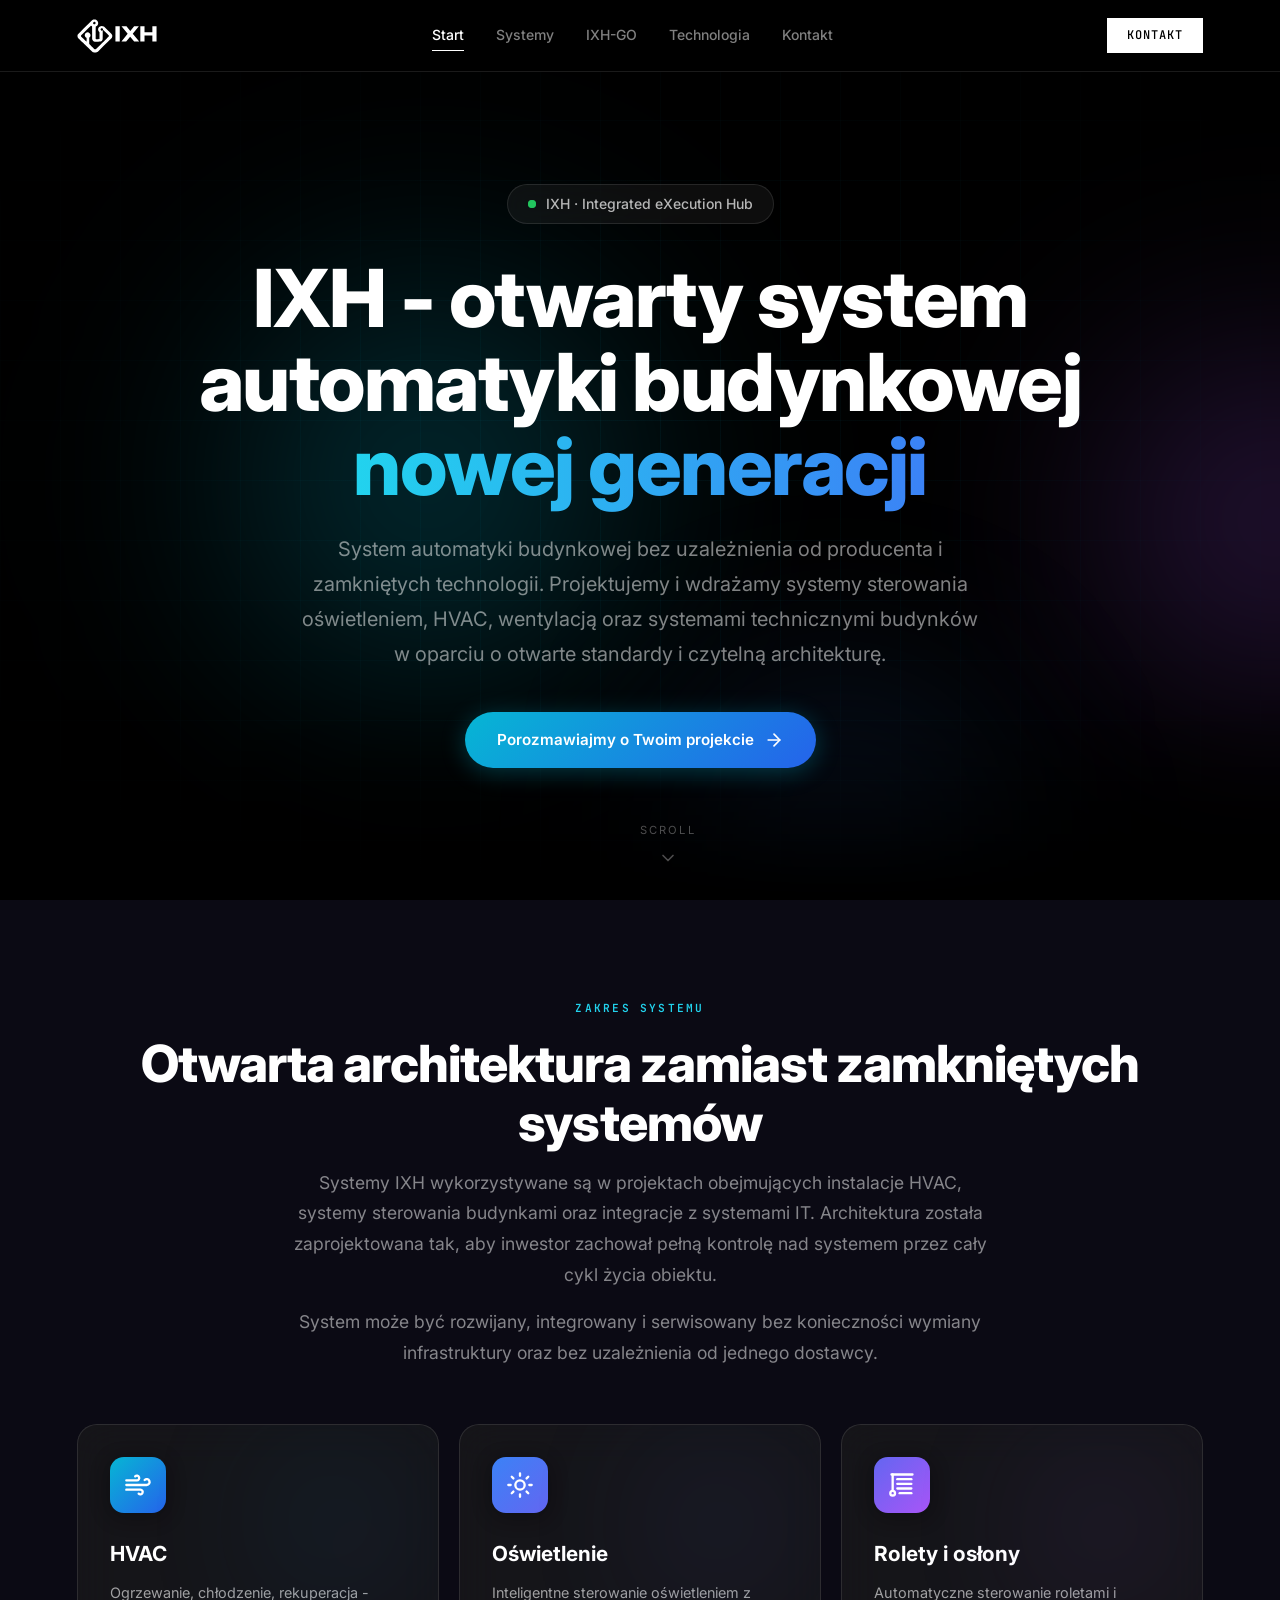
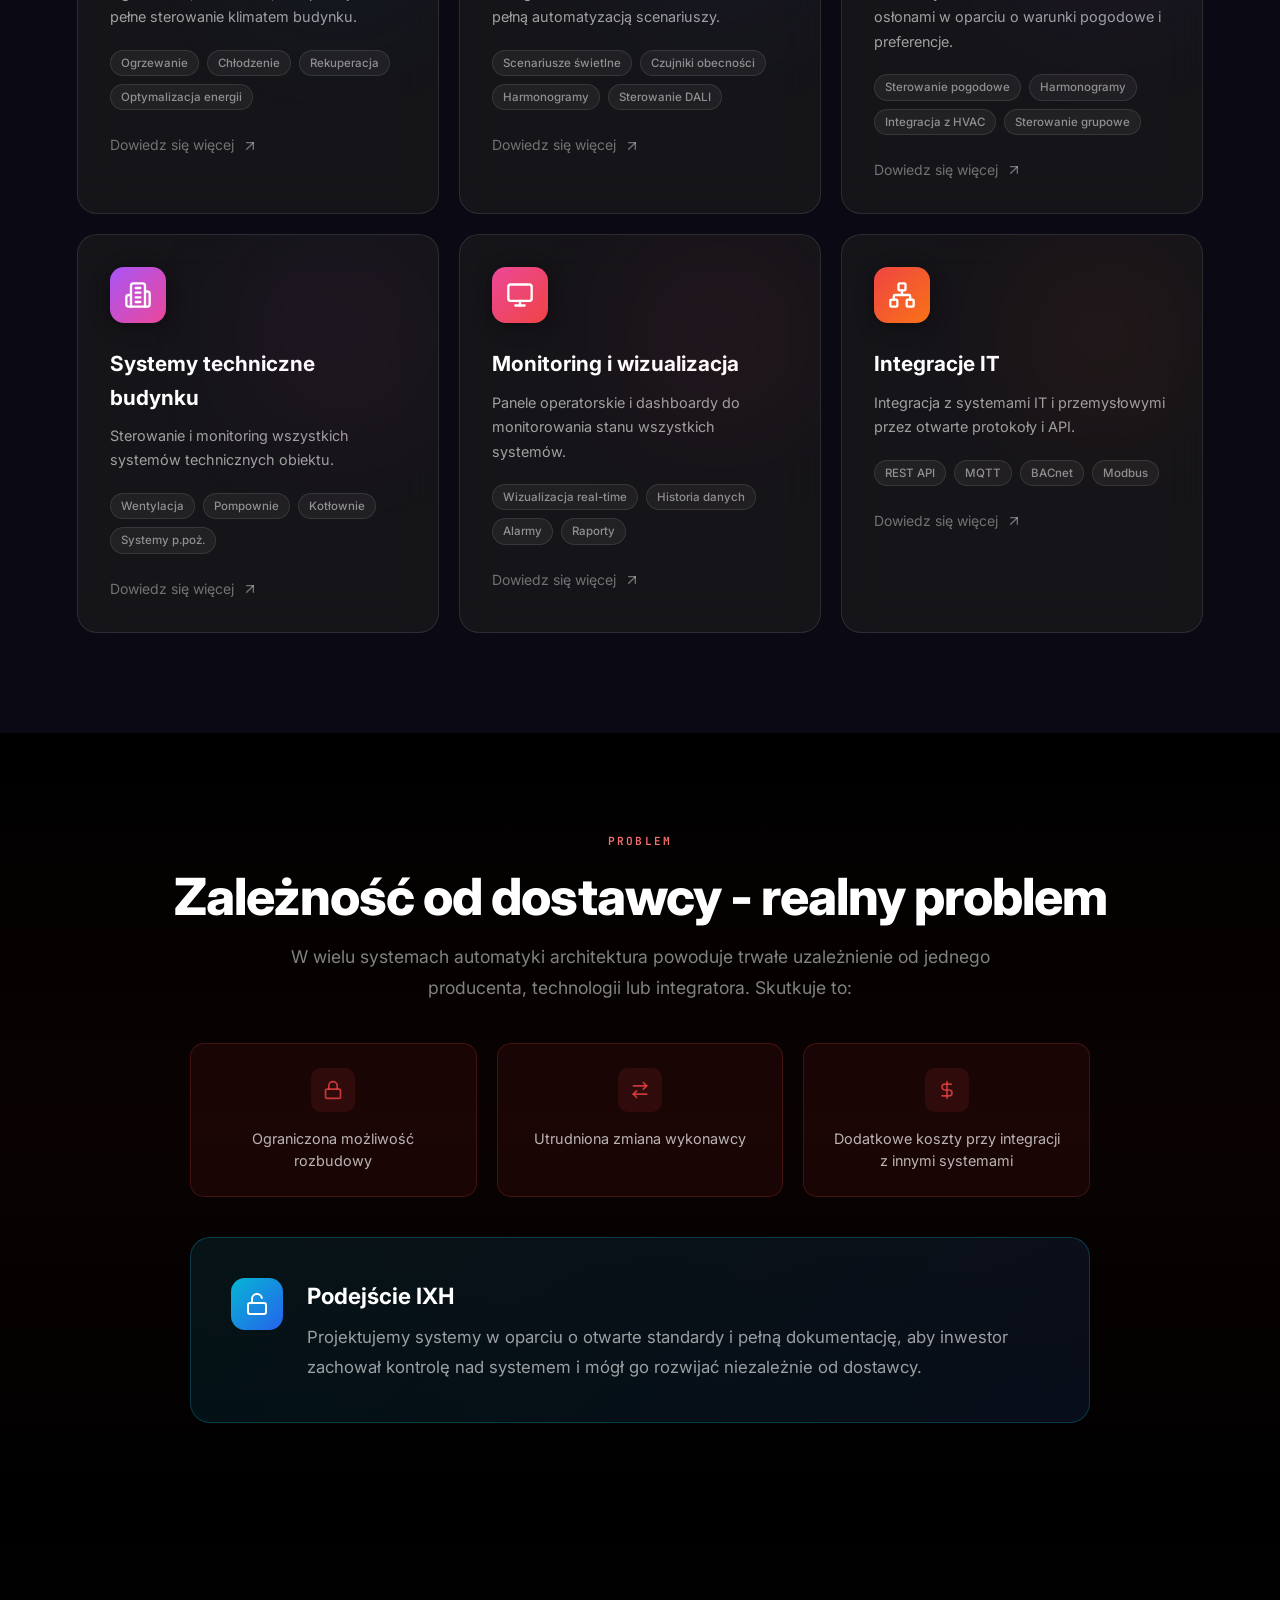
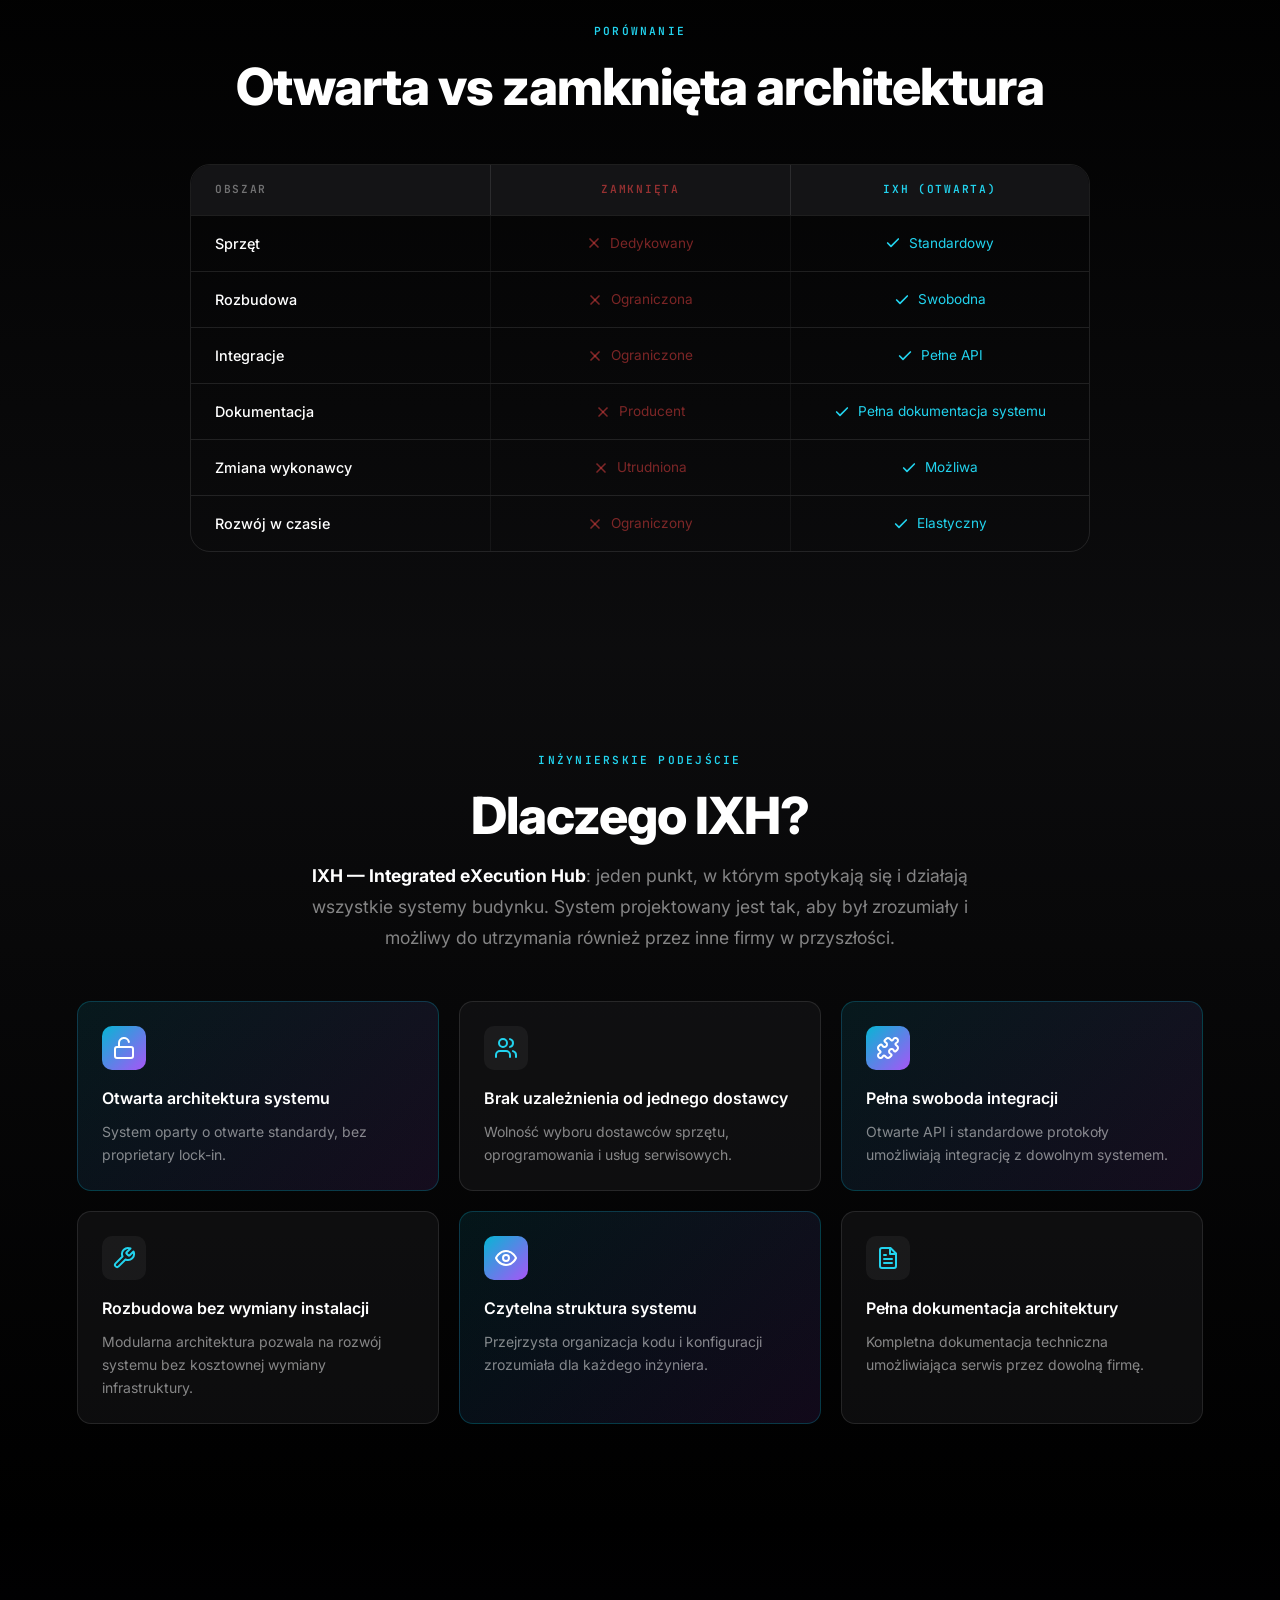
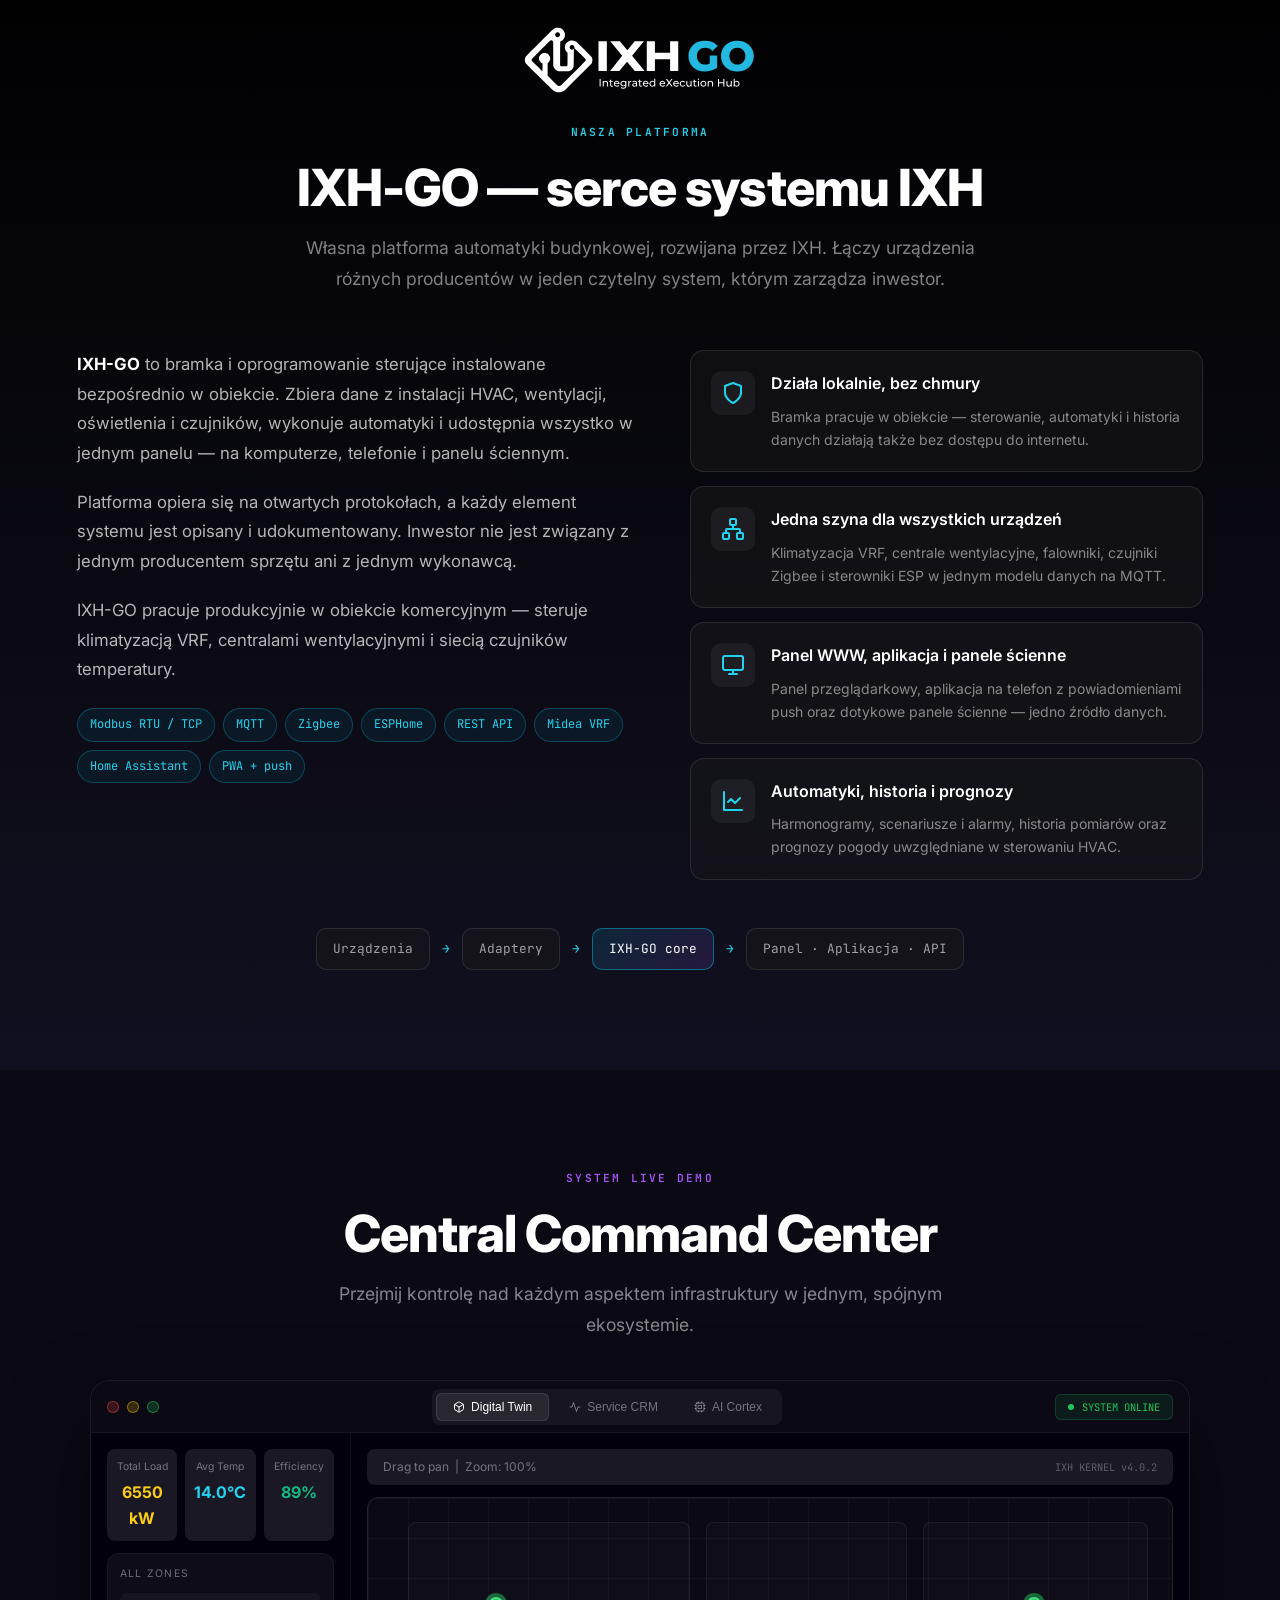
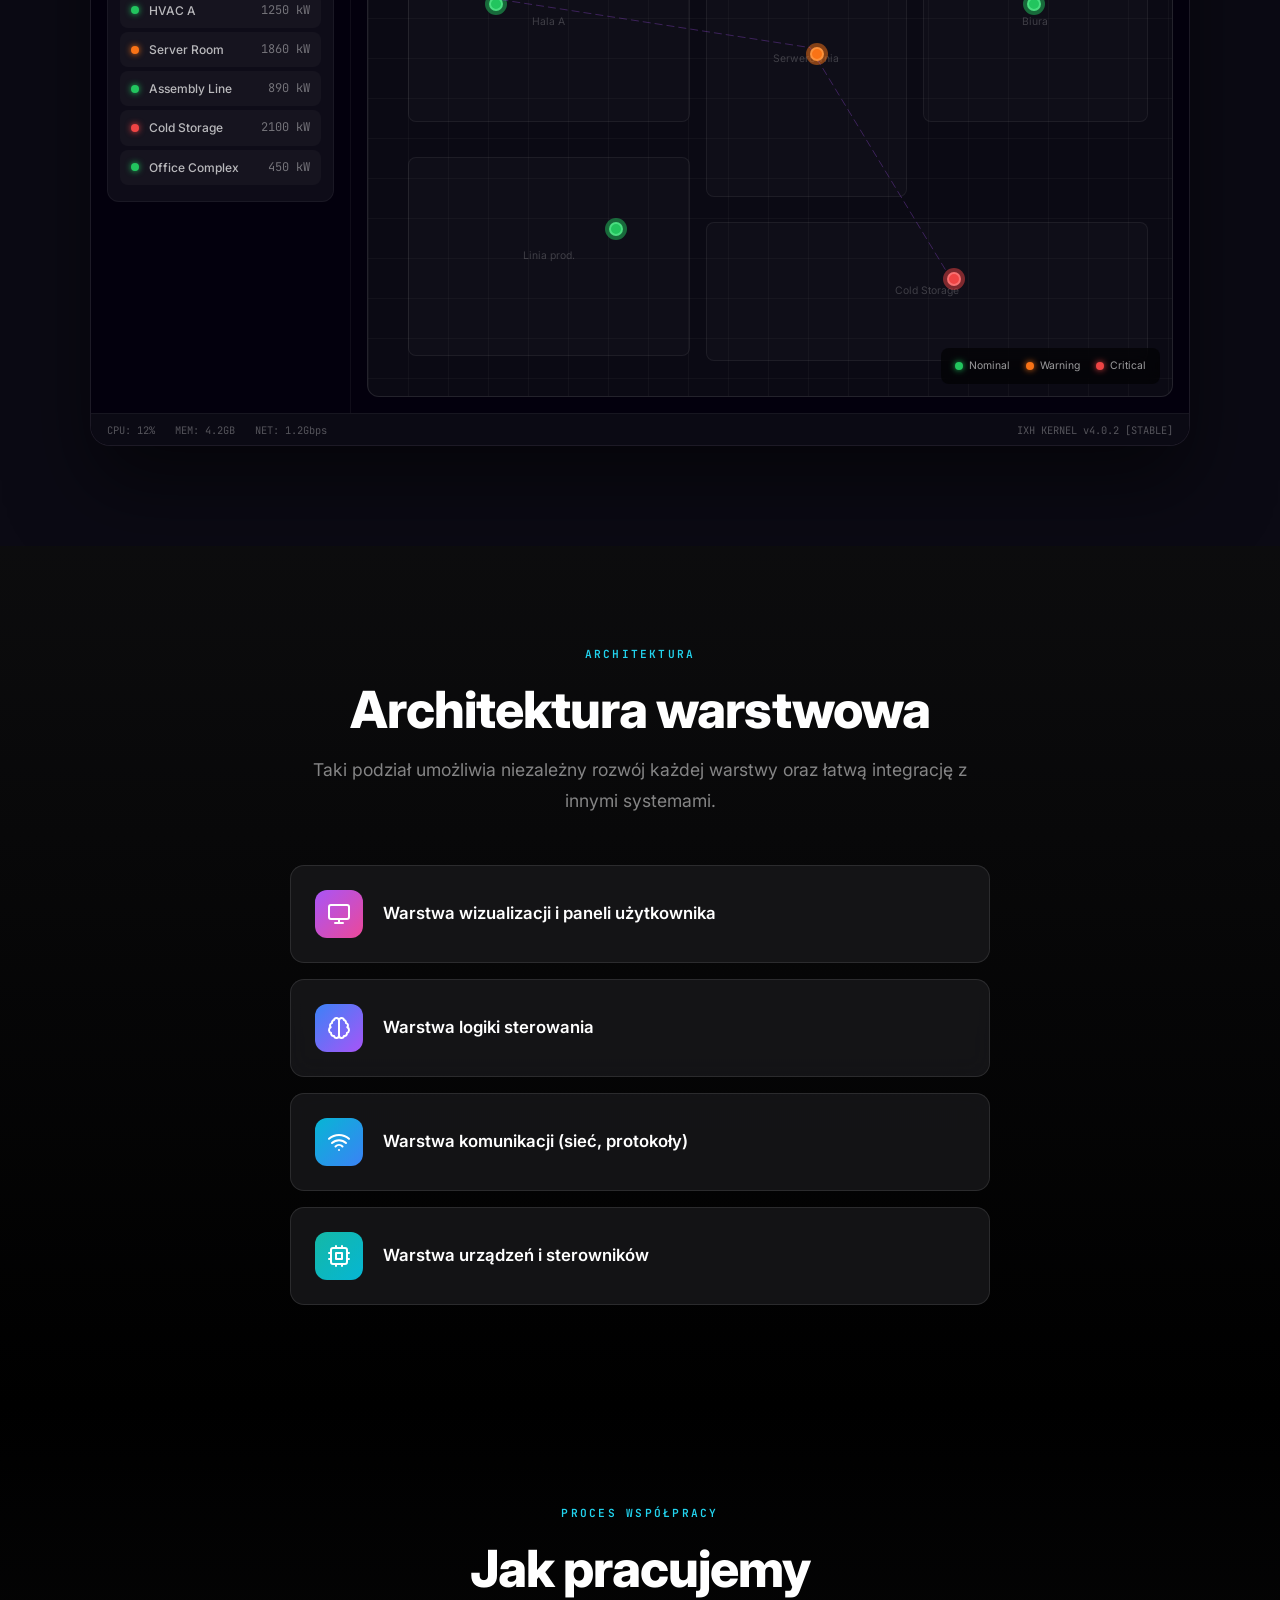
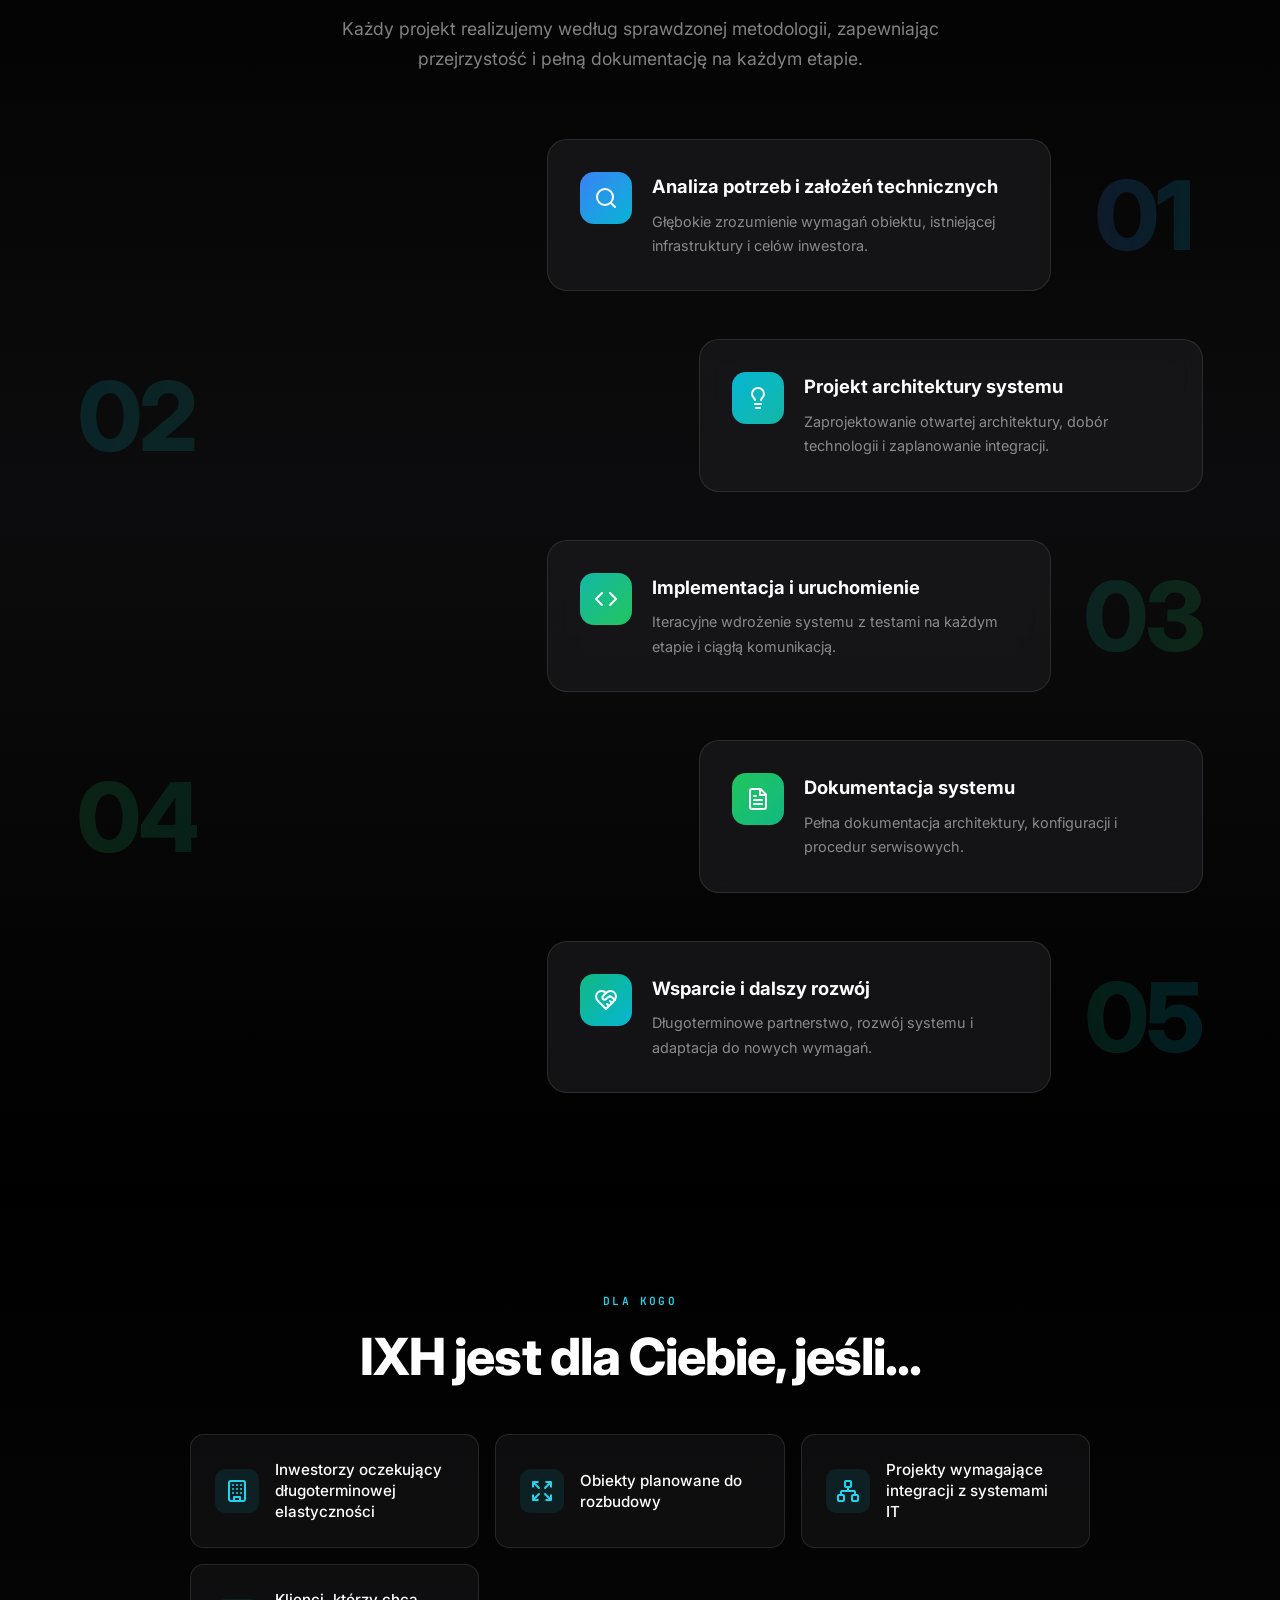
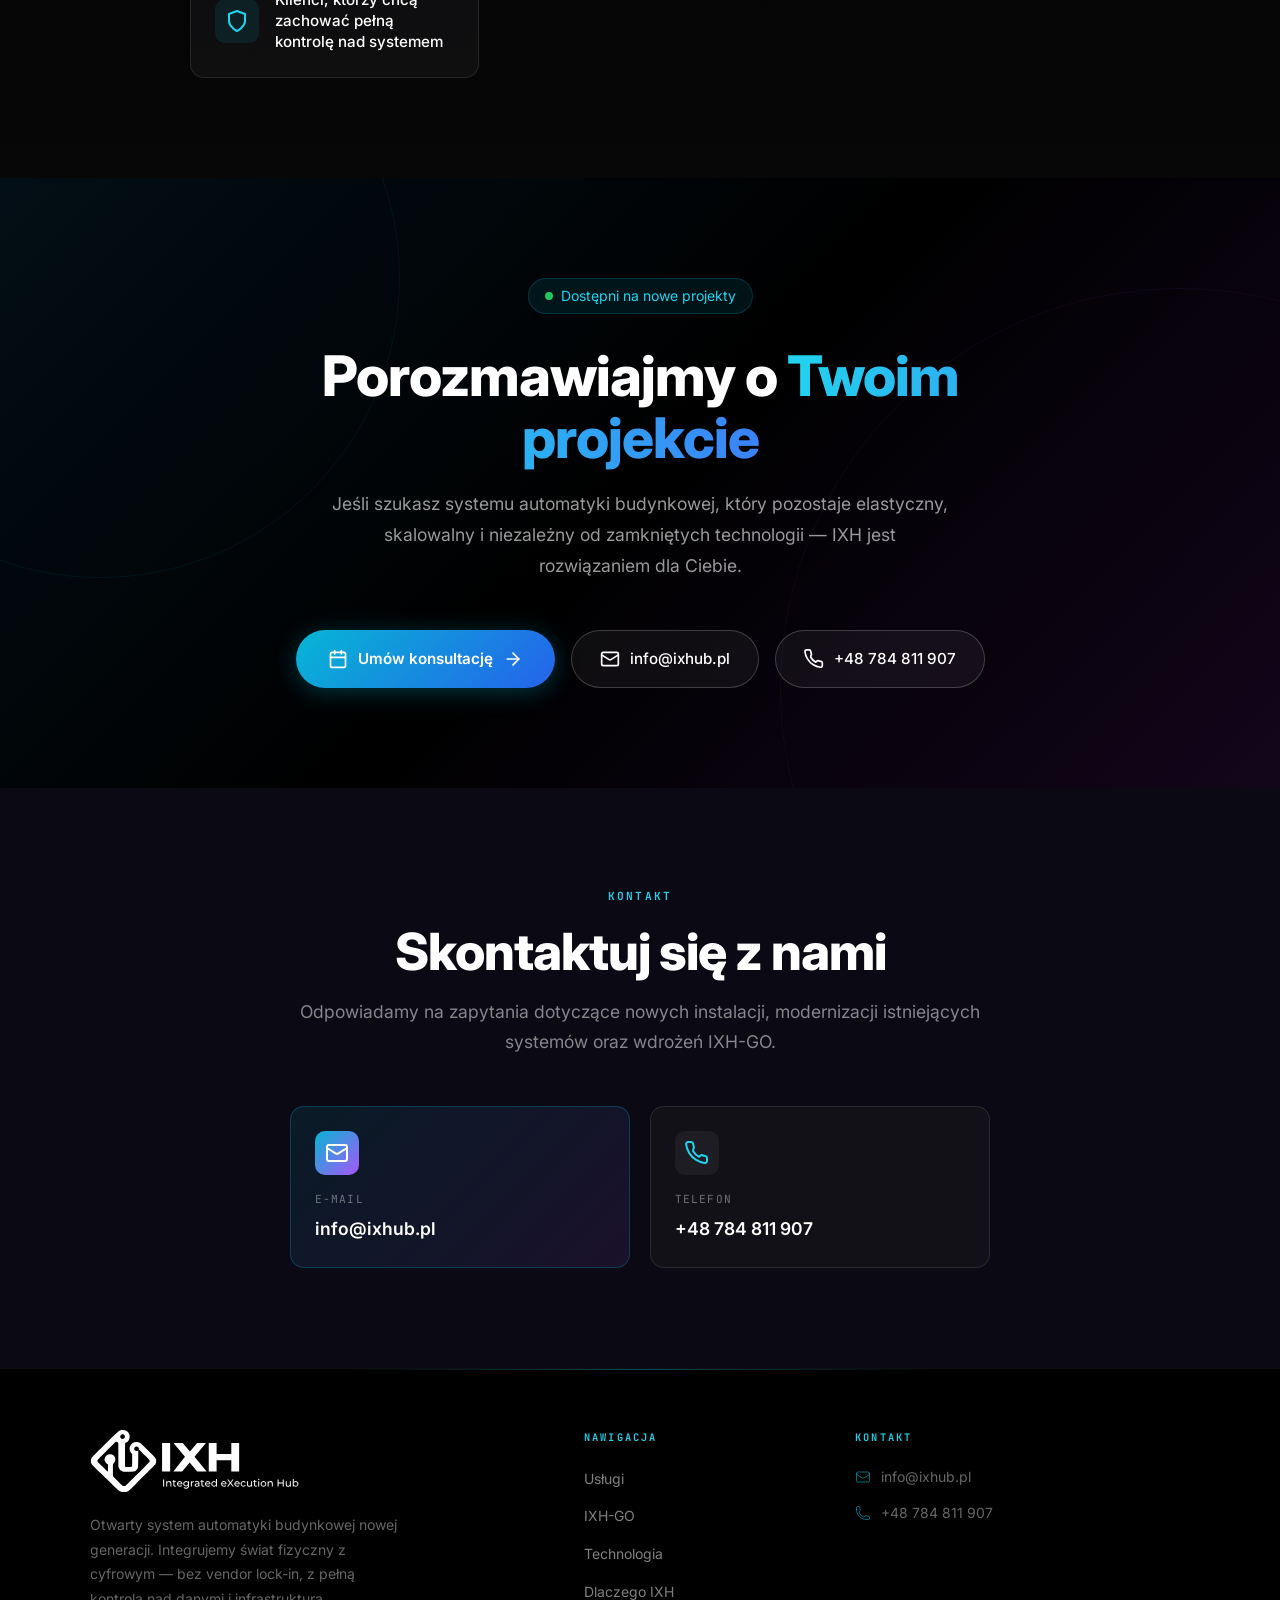
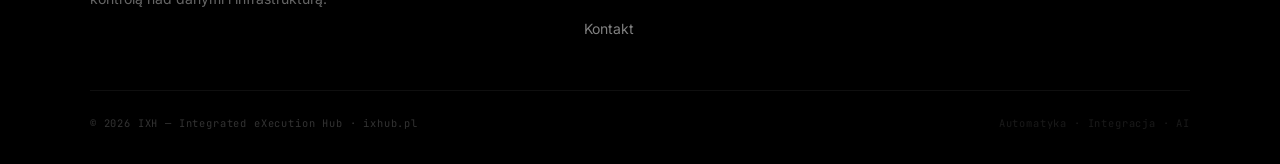
==== index.html @ 5793ae1e "Oficjalne logo IXH i IXH GO, pełna nazwa Integrated eXecution Hub - logo IXH (znak + napis) w menu, " ====
<!DOCTYPE html>
<html lang="pl">
<head>
  <meta charset="UTF-8">
  <meta name="viewport" content="width=device-width, initial-scale=1.0">
  <title>IXH — Integrated eXecution Hub · otwarta automatyka budynkowa</title>
  <link rel="icon" href="assets/favicon.svg" type="image/svg+xml">
  <link rel="apple-touch-icon" href="assets/apple-touch-icon.png">
  <meta name="theme-color" content="#000000">
  <meta property="og:title" content="IXH — Integrated eXecution Hub">
  <meta property="og:site_name" content="IXH">
  <meta name="description" content="System automatyki budynkowej bez uzależnienia od producenta i zamkniętych technologii. Projektujemy i wdrażamy systemy sterowania oświetleniem, HVAC, wentylacją oraz systemami technicznymi budynków w oparciu o otwarte standardy.">
  <link rel="preconnect" href="https://fonts.googleapis.com">
  <link rel="preconnect" href="https://fonts.gstatic.com" crossorigin>
  <link href="https://fonts.googleapis.com/css2?family=Inter:wght@300;400;500;600;700;800;900&family=JetBrains+Mono:wght@400;500;600&display=swap" rel="stylesheet">
  <style>
    *, *::before, *::after { box-sizing: border-box; margin: 0; padding: 0; }

    :root {
      --black: #000;
      --bg1: #0b0a14;
      --bg2: #111020;
      --zinc900: #18181b;
      --zinc800: #27272a;
      --cyan4: #22d3ee;
      --cyan5: #06b6d4;
      --blue5: #3b82f6;
      --blue6: #2563eb;
      --indigo5: #6366f1;
      --purple5: #a855f7;
      --purple6: #9333ea;
      --pink5: #ec4899;
      --red5: #ef4444;
      --orange5: #f97316;
      --teal5: #14b8a6;
      --green5: #22c55e;
      --emerald5: #10b981;
      --w10: rgba(255,255,255,.10);
      --w20: rgba(255,255,255,.20);
      --w40: rgba(255,255,255,.40);
      --w50: rgba(255,255,255,.50);
      --w60: rgba(255,255,255,.60);
      --nav-h: 72px;
    }

    html { scroll-behavior: smooth; }

    body {
      font-family: 'Inter', system-ui, sans-serif;
      background: var(--black);
      color: #fff;
      overflow-x: hidden;
      line-height: 1.6;
    }

    ::-webkit-scrollbar { width: 6px; }
    ::-webkit-scrollbar-track { background: var(--black); }
    ::-webkit-scrollbar-thumb { background: var(--cyan5); border-radius: 3px; }

    ::selection { background: var(--cyan5); color: var(--black); }

    /* ── NAV ── */
    nav {
      position: fixed; top: 0; left: 0; right: 0; z-index: 100;
      height: var(--nav-h);
      display: flex; align-items: center; justify-content: space-between;
      padding: 0 6%;
      background: rgba(0,0,0,.8);
      backdrop-filter: blur(20px);
      border-bottom: 1px solid var(--w10);
      transform: translateY(-110px);
      transition: transform .5s ease;
    }
    nav.visible { transform: translateY(0); }

    .nav-logo { display: flex; align-items: center; gap: 10px; text-decoration: none; }
    .nav-logo-box {
      width: 36px; height: 36px; border-radius: 8px;
      background: linear-gradient(135deg, var(--cyan5), var(--blue6));
      display: flex; align-items: center; justify-content: center;
      font-weight: 900; font-size: 13px; color: #fff; letter-spacing: -1px;
      box-shadow: 0 0 20px rgba(6,182,212,.4);
    }
    .nav-logo-text { font-weight: 700; font-size: 1.1rem; letter-spacing: .5px; }

    .nav-links { display: flex; gap: 2rem; list-style: none; align-items: center; }
    .nav-links a {
      font-size: .875rem; font-weight: 500; color: rgba(255,255,255,.5);
      text-decoration: none; transition: color .2s;
      display: flex; align-items: center; gap: 4px;
    }
    .nav-links a:hover, .nav-links a.active { color: #fff; }
    .nav-links a.active { position: relative; }
    .nav-links a.active::after {
      content: ''; position: absolute; bottom: -4px; left: 0; right: 0;
      height: 1px; background: #fff;
    }

    .nav-btn {
      padding: 8px 20px; background: #fff; color: #000; border: none;
      font-size: .75rem; font-family: 'JetBrains Mono', monospace;
      font-weight: 500; letter-spacing: .08em; text-transform: uppercase;
      cursor: pointer; text-decoration: none; display: inline-block;
      transition: background .2s, color .2s;
    }
    .nav-btn:hover { background: var(--cyan4); }

    .hamburger { display: none; flex-direction: column; gap: 5px; cursor: pointer; padding: 4px; }
    .hamburger span { display: block; width: 24px; height: 2px; background: #fff; border-radius: 2px; transition: all .3s; }

    /* ── HERO ── */
    #hero {
      min-height: 100vh; position: relative;
      display: flex; align-items: center; justify-content: center;
      overflow: hidden; padding: calc(var(--nav-h) + 40px) 6% 60px;
    }

    .hero-blobs { position: absolute; inset: 0; pointer-events: none; }
    .hero-blob {
      position: absolute; border-radius: 50%;
      filter: blur(100px); opacity: 0;
      animation: blobFade 1.2s forwards;
    }
    .hero-blob-1 { width: 600px; height: 600px; left: 10%; top: 20%; background: radial-gradient(circle, rgba(6,182,212,.3) 0%, transparent 70%); animation-delay: .6s; }
    .hero-blob-2 { width: 500px; height: 500px; left: 80%; top: 30%; background: radial-gradient(circle, rgba(168,85,247,.3) 0%, transparent 70%); animation-delay: .8s; }
    .hero-blob-3 { width: 400px; height: 400px; left: 50%; top: 70%; background: radial-gradient(circle, rgba(59,130,246,.25) 0%, transparent 70%); animation-delay: 1s; }

    @keyframes blobFade { to { opacity: 1; } }

    .hero-grid {
      position: absolute; inset: 0; pointer-events: none;
      background-image:
        linear-gradient(rgba(6,182,212,.06) 1px, transparent 1px),
        linear-gradient(90deg, rgba(6,182,212,.06) 1px, transparent 1px);
      background-size: 60px 60px;
      mask-image: radial-gradient(ellipse 80% 80% at 50% 50%, black 0%, transparent 75%);
    }

    .hero-fade { position: absolute; bottom: 0; left: 0; right: 0; height: 200px; background: linear-gradient(to top, #000, transparent); pointer-events: none; }

    .hero-content { position: relative; z-index: 10; max-width: 900px; margin: 0 auto; text-align: center; }

    .hero-badge {
      display: inline-flex; align-items: center; gap: 10px;
      padding: 8px 20px; border-radius: 50px;
      background: rgba(255,255,255,.05); backdrop-filter: blur(12px);
      border: 1px solid var(--w10);
      font-size: .875rem; color: rgba(255,255,255,.7); font-weight: 500;
      margin-bottom: 32px;
      opacity: 0; transform: translateY(20px);
      animation: fadeUp .7s .3s forwards;
    }
    .badge-dot {
      position: relative; width: 8px; height: 8px;
    }
    .badge-dot::before, .badge-dot::after {
      content: ''; position: absolute; inset: 0;
      border-radius: 50%; background: var(--green5);
    }
    .badge-dot::before { animation: ping 1.5s infinite; opacity: .75; }

    @keyframes ping { 0%,100% { transform: scale(1); opacity: .75; } 50% { transform: scale(1.6); opacity: 0; } }

    .hero-title {
      font-size: clamp(2.4rem, 6.5vw, 5rem);
      font-weight: 800; line-height: 1.05; letter-spacing: -1.5px;
      margin-bottom: 24px;
      opacity: 0; animation: fadeUp .7s .5s forwards;
    }
    .hero-title-gradient {
      background: linear-gradient(90deg, var(--cyan4), var(--blue5), var(--purple5));
      background-size: 200% auto;
      -webkit-background-clip: text; -webkit-text-fill-color: transparent; background-clip: text;
      animation: gradShift 4s linear infinite;
    }
    @keyframes gradShift { to { background-position: 200% center; } }

    .hero-sub {
      font-size: clamp(1rem, 2.5vw, 1.25rem);
      color: rgba(255,255,255,.5); max-width: 680px; margin: 0 auto 40px;
      line-height: 1.75;
      opacity: 0; animation: fadeUp .7s .7s forwards;
    }

    .hero-cta {
      display: flex; gap: 16px; justify-content: center; flex-wrap: wrap;
      opacity: 0; animation: fadeUp .7s .9s forwards;
    }

    .btn-gradient {
      display: inline-flex; align-items: center; gap: 10px;
      padding: 16px 32px; border-radius: 50px;
      background: linear-gradient(135deg, var(--cyan5), var(--blue6));
      color: #fff; font-weight: 600; font-size: .95rem; text-decoration: none;
      box-shadow: 0 4px 24px rgba(6,182,212,.3);
      transition: box-shadow .3s, transform .2s;
      border: none; cursor: pointer; overflow: hidden; position: relative;
    }
    .btn-gradient:hover { box-shadow: 0 8px 36px rgba(6,182,212,.5); transform: translateY(-2px); }
    .btn-gradient svg { transition: transform .2s; }
    .btn-gradient:hover svg { transform: translateX(3px); }

    .scroll-hint {
      position: absolute; bottom: 32px; left: 50%; transform: translateX(-50%);
      display: flex; flex-direction: column; align-items: center; gap: 8px;
      color: rgba(255,255,255,.3); font-size: .7rem; letter-spacing: .2em; text-transform: uppercase;
      opacity: 0; animation: fadeUp .7s 1.2s forwards;
    }

    @keyframes fadeUp {
      to { opacity: 1; transform: translateY(0); }
    }

    /* ── SECTIONS COMMON ── */
    section { padding: 100px 6%; position: relative; }

    .mono-label {
      display: block; font-family: 'JetBrains Mono', monospace;
      font-size: .7rem; font-weight: 600; letter-spacing: .2em;
      text-transform: uppercase; color: var(--cyan4); margin-bottom: 16px;
    }

    .section-h2 {
      font-size: clamp(2rem, 4.5vw, 3.2rem);
      font-weight: 800; letter-spacing: -1px; line-height: 1.15;
      margin-bottom: 16px;
    }

    .section-sub {
      color: rgba(255,255,255,.5); font-size: 1.1rem; line-height: 1.75;
      max-width: 700px; margin: 0 auto;
    }

    .text-center { text-align: center; }
    .container { max-width: 1200px; margin: 0 auto; }

    /* reveal */
    .reveal { opacity: 0; transform: translateY(30px); transition: opacity .7s, transform .7s; }
    .reveal.in { opacity: 1; transform: none; }
    .reveal-l { opacity: 0; transform: translateX(-30px); transition: opacity .7s, transform .7s; }
    .reveal-l.in { opacity: 1; transform: none; }

    /* ── SYSTEMS ── */
    #systems { background: var(--bg1); }
    #systems .header-wrap { margin-bottom: 56px; }

    .systems-grid {
      display: grid; grid-template-columns: repeat(auto-fit, minmax(300px, 1fr));
      gap: 20px;
    }

    .sys-card {
      position: relative; border-radius: 20px; overflow: hidden;
      background: rgba(24,24,27,.8); backdrop-filter: blur(20px);
      border: 1px solid var(--w10);
      padding: 32px;
      transition: border-color .3s, transform .3s;
      text-decoration: none; display: block; color: inherit;
    }
    .sys-card::before {
      content: ''; position: absolute; inset: -1px;
      border-radius: 20px;
      background: var(--card-grad);
      opacity: 0; filter: blur(20px);
      transition: opacity .5s;
      z-index: -1;
    }
    .sys-card:hover { border-color: var(--w20); transform: translateY(-4px); }
    .sys-card:hover::before { opacity: .4; }

    .sys-card-glow {
      position: absolute; top: 0; right: 0; width: 200px; height: 200px;
      background: var(--card-grad); opacity: .05; filter: blur(60px);
      transition: opacity .3s;
    }
    .sys-card:hover .sys-card-glow { opacity: .12; }

    .sys-icon {
      width: 56px; height: 56px; border-radius: 14px;
      background: var(--card-grad);
      display: flex; align-items: center; justify-content: center;
      margin-bottom: 24px;
      box-shadow: 0 4px 20px rgba(0,0,0,.3);
    }

    .sys-icon svg { width: 28px; height: 28px; stroke: #fff; fill: none; stroke-width: 2; stroke-linecap: round; stroke-linejoin: round; }

    .sys-title {
      font-size: 1.3rem; font-weight: 700; color: #fff; margin-bottom: 10px;
      transition: color .2s;
    }
    .sys-card:hover .sys-title { color: var(--cyan4); }

    .sys-desc {
      font-size: .9rem; color: rgba(255,255,255,.6); line-height: 1.7; margin-bottom: 20px;
    }

    .sys-tags { display: flex; flex-wrap: wrap; gap: 8px; margin-bottom: 24px; }
    .sys-tag {
      font-size: .72rem; font-weight: 500;
      color: rgba(255,255,255,.5); background: rgba(255,255,255,.05);
      border: 1px solid var(--w10); padding: 3px 10px; border-radius: 50px;
    }

    .sys-more {
      display: flex; align-items: center; gap: 8px;
      font-size: .875rem; color: rgba(255,255,255,.4);
      transition: color .2s;
    }
    .sys-card:hover .sys-more { color: var(--cyan4); }
    .sys-more svg { width: 16px; height: 16px; stroke: currentColor; fill: none; stroke-width: 2; stroke-linecap: round; stroke-linejoin: round; transition: transform .2s; }
    .sys-card:hover .sys-more svg { transform: translate(3px, -3px); }

    /* ── PROBLEM ── */
    #problem { background: linear-gradient(to bottom, var(--black), rgba(127,29,29,.08), var(--black)); }

    .problem-cards {
      display: grid; grid-template-columns: repeat(auto-fit, minmax(220px, 1fr));
      gap: 20px; margin: 40px auto; max-width: 900px;
    }

    .problem-card {
      background: rgba(127,29,29,.15); border: 1px solid rgba(239,68,68,.2);
      border-radius: 14px; padding: 24px; text-align: center;
    }
    .problem-icon {
      width: 44px; height: 44px; border-radius: 10px;
      background: rgba(239,68,68,.1); display: flex; align-items: center;
      justify-content: center; margin: 0 auto 16px; color: rgba(239,68,68,.8);
    }
    .problem-icon svg { width: 20px; height: 20px; stroke: currentColor; fill: none; stroke-width: 2; stroke-linecap: round; stroke-linejoin: round; }
    .problem-card p { font-size: .9rem; color: rgba(255,255,255,.7); line-height: 1.5; }

    .solution-box {
      max-width: 900px; margin: 0 auto;
      background: linear-gradient(135deg, rgba(6,182,212,.1), rgba(59,130,246,.1));
      border: 1px solid rgba(6,182,212,.25); border-radius: 20px; padding: 40px;
      display: flex; gap: 24px; align-items: flex-start;
    }
    .solution-icon {
      width: 52px; height: 52px; border-radius: 14px; flex-shrink: 0;
      background: linear-gradient(135deg, var(--cyan5), var(--blue6));
      display: flex; align-items: center; justify-content: center; color: #fff;
    }
    .solution-icon svg { width: 24px; height: 24px; stroke: currentColor; fill: none; stroke-width: 2; stroke-linecap: round; stroke-linejoin: round; }
    .solution-box h3 { font-size: 1.4rem; font-weight: 700; margin-bottom: 10px; }
    .solution-box p { color: rgba(255,255,255,.6); line-height: 1.75; font-size: 1.05rem; }

    /* ── COMPARE ── */
    #compare { background: linear-gradient(to bottom, var(--black), rgba(24,24,27,.5)); }

    .compare-table {
      max-width: 900px; margin: 0 auto;
      border: 1px solid var(--w10); border-radius: 20px; overflow: hidden;
    }
    .compare-head {
      display: grid; grid-template-columns: 1fr 1fr 1fr;
      background: rgba(24,24,27,.8);
    }
    .compare-head-cell {
      padding: 16px 24px;
      font-family: 'JetBrains Mono', monospace; font-size: .7rem;
      font-weight: 600; letter-spacing: .15em; text-transform: uppercase;
    }
    .compare-head-cell:nth-child(2) { color: rgba(239,68,68,.6); text-align: center; border-left: 1px solid var(--w10); }
    .compare-head-cell:nth-child(3) { color: var(--cyan4); text-align: center; border-left: 1px solid var(--w10); }
    .compare-head-cell:nth-child(1) { color: rgba(255,255,255,.4); }

    .compare-row {
      display: grid; grid-template-columns: 1fr 1fr 1fr;
      border-top: 1px solid var(--w10); transition: background .2s;
    }
    .compare-row:hover { background: rgba(255,255,255,.03); }
    .compare-cell {
      padding: 16px 24px; font-size: .9rem;
      display: flex; align-items: center; justify-content: center; gap: 8px;
    }
    .compare-cell:first-child { color: #fff; font-weight: 500; justify-content: flex-start; }
    .compare-cell:not(:first-child) { border-left: 1px solid rgba(255,255,255,.05); }
    .compare-cell .no { color: rgba(239,68,68,.5); font-size: .85rem; }
    .compare-cell .yes { color: var(--cyan4); font-size: .85rem; }
    .check-icon, .x-icon { width: 16px; height: 16px; flex-shrink: 0; }
    .check-icon { stroke: var(--cyan4); fill: none; stroke-width: 2.5; stroke-linecap: round; stroke-linejoin: round; }
    .x-icon { stroke: rgba(239,68,68,.5); fill: none; stroke-width: 2.5; stroke-linecap: round; stroke-linejoin: round; }

    /* ── WHY ── */
    #why { background: linear-gradient(to bottom, rgba(24,24,27,.5), var(--black)); }

    .why-grid {
      display: grid; grid-template-columns: repeat(auto-fit, minmax(280px, 1fr));
      gap: 20px;
    }

    .why-card {
      position: relative; border-radius: 14px; padding: 24px;
      border: 1px solid; transition: border-color .3s, transform .3s;
    }
    .why-card.featured {
      background: linear-gradient(135deg, rgba(6,182,212,.1), rgba(168,85,247,.1));
      border-color: rgba(6,182,212,.25);
    }
    .why-card.normal {
      background: rgba(24,24,27,.5);
      border-color: var(--w10);
    }
    .why-card:hover { transform: translateY(-3px); }
    .why-card.featured:hover { border-color: rgba(6,182,212,.5); }
    .why-card.normal:hover { border-color: var(--w20); }

    .why-icon {
      width: 44px; height: 44px; border-radius: 10px;
      display: flex; align-items: center; justify-content: center; margin-bottom: 16px;
    }
    .why-icon.grad { background: linear-gradient(135deg, var(--cyan5), var(--purple5)); color: #fff; }
    .why-icon.plain { background: rgba(255,255,255,.05); color: var(--cyan4); }
    .why-icon svg { width: 24px; height: 24px; stroke: currentColor; fill: none; stroke-width: 2; stroke-linecap: round; stroke-linejoin: round; }
    .why-title { font-size: 1rem; font-weight: 600; color: #fff; margin-bottom: 8px; transition: color .2s; }
    .why-card:hover .why-title { color: var(--cyan4); }
    .why-text { font-size: .875rem; color: rgba(255,255,255,.5); line-height: 1.65; }

    /* ── DEMO ── */
    #demo {
      background: var(--bg1);
    }
    .demo-window {
      max-width: 1100px; margin: 0 auto;
      background: #03000d; border: 1px solid var(--w10); border-radius: 20px;
      overflow: hidden; box-shadow: 0 40px 80px rgba(0,0,0,.5);
    }
    .demo-titlebar {
      height: 52px; background: var(--bg1); border-bottom: 1px solid rgba(255,255,255,.05);
      display: flex; align-items: center; justify-content: space-between; padding: 0 16px;
    }
    .demo-dots { display: flex; gap: 8px; }
    .demo-dot { width: 12px; height: 12px; border-radius: 50%; }
    .demo-dot-r { background: rgba(239,68,68,.2); border: 1px solid rgba(239,68,68,.5); }
    .demo-dot-y { background: rgba(234,179,8,.2); border: 1px solid rgba(234,179,8,.5); }
    .demo-dot-g { background: rgba(34,197,94,.2); border: 1px solid rgba(34,197,94,.5); }

    .demo-tabs { display: flex; gap: 4px; background: rgba(255,255,255,.05); border-radius: 8px; padding: 4px; }
    .demo-tab {
      padding: 6px 16px; border-radius: 6px; font-size: .75rem; font-weight: 500;
      display: flex; align-items: center; gap: 6px; cursor: pointer; transition: all .2s;
      color: rgba(255,255,255,.4); background: transparent; border: none;
    }
    .demo-tab.active { background: rgba(255,255,255,.08); border: 1px solid var(--w10); color: #fff; }
    .demo-tab svg { width: 12px; height: 12px; stroke: currentColor; fill: none; stroke-width: 2; stroke-linecap: round; stroke-linejoin: round; }
    .demo-status {
      display: flex; align-items: center; gap: 8px; padding: 4px 12px;
      background: rgba(34,197,94,.1); border: 1px solid rgba(34,197,94,.2); border-radius: 6px;
      font-family: 'JetBrains Mono', monospace; font-size: .65rem; color: var(--green5);
    }
    .demo-status-dot { width: 6px; height: 6px; border-radius: 50%; background: var(--green5); animation: ping 1.5s infinite; }

    .demo-body {
      height: 580px; display: flex; overflow: hidden;
    }
    .demo-sidebar {
      width: 260px; flex-shrink: 0; padding: 16px; border-right: 1px solid rgba(255,255,255,.05);
      display: flex; flex-direction: column; gap: 12px; overflow: hidden;
    }
    .demo-stats { display: grid; grid-template-columns: 1fr 1fr 1fr; gap: 8px; }
    .demo-stat-box {
      background: #1a1825; border-radius: 8px; padding: 10px 8px; text-align: center;
    }
    .demo-stat-label { font-size: .65rem; color: rgba(255,255,255,.4); margin-bottom: 4px; }
    .demo-stat-val { font-size: 1rem; font-weight: 700; }
    .demo-stat-val.yellow { color: #facc15; }
    .demo-stat-val.cyan { color: var(--cyan4); }
    .demo-stat-val.green { color: var(--emerald5); }

    .demo-zones { background: rgba(26,24,37,.5); border: 1px solid rgba(255,255,255,.05); border-radius: 12px; padding: 12px; }
    .demo-zones-label { font-size: .65rem; color: rgba(255,255,255,.4); text-transform: uppercase; letter-spacing: .12em; margin-bottom: 10px; }
    .demo-zone-row {
      display: flex; align-items: center; justify-content: space-between;
      padding: 7px 10px; border-radius: 8px; margin-bottom: 4px;
      background: rgba(255,255,255,.03); border: 1px solid transparent;
      font-size: .75rem; cursor: pointer; transition: border-color .2s;
    }
    .demo-zone-row:hover { border-color: rgba(255,255,255,.1); }
    .zone-dot { width: 8px; height: 8px; border-radius: 50%; }
    .zone-dot.green { background: var(--green5); box-shadow: 0 0 6px var(--green5); }
    .zone-dot.orange { background: var(--orange5); box-shadow: 0 0 6px var(--orange5); }
    .zone-dot.red { background: var(--red5); box-shadow: 0 0 6px var(--red5); }
    .zone-name { flex: 1; margin-left: 10px; color: rgba(255,255,255,.7); font-weight: 500; }
    .zone-val { color: rgba(255,255,255,.4); font-family: 'JetBrains Mono', monospace; }

    .demo-main { flex: 1; padding: 16px; display: flex; flex-direction: column; gap: 12px; }
    .demo-main-toolbar {
      display: flex; align-items: center; justify-content: space-between;
      background: #1a1825; border-radius: 8px; padding: 8px 16px;
      font-size: .75rem; color: rgba(255,255,255,.4);
    }
    .demo-map {
      flex: 1; background: #0b0a14; border-radius: 12px; border: 1px solid var(--w10);
      position: relative; overflow: hidden;
    }
    .demo-map-grid {
      position: absolute; inset: 0;
      background-image: linear-gradient(rgba(255,255,255,.03) 1px, transparent 1px), linear-gradient(90deg, rgba(255,255,255,.03) 1px, transparent 1px);
      background-size: 40px 40px;
    }
    .demo-map-zone {
      position: absolute; border-radius: 8px;
      border: 1px solid rgba(255,255,255,.06);
      background: rgba(255,255,255,.02);
      display: flex; align-items: center; justify-content: center;
      font-size: .65rem; color: rgba(255,255,255,.2);
    }
    .map-node {
      position: absolute; cursor: pointer;
    }
    .map-node-dot {
      width: 14px; height: 14px; border-radius: 50%; border-width: 2px; border-style: solid;
      position: relative; z-index: 2;
    }
    .map-node-ping {
      position: absolute; inset: -4px; border-radius: 50%; opacity: .5;
      animation: ping 1.8s infinite;
    }
    .map-node:hover .map-node-label { opacity: 1; }
    .map-node-label {
      position: absolute; left: 50%; transform: translateX(-50%);
      top: calc(100% + 6px);
      background: rgba(0,0,0,.85); border: 1px solid rgba(255,255,255,.15);
      backdrop-filter: blur(8px); padding: 3px 8px; border-radius: 6px;
      font-size: .65rem; white-space: nowrap; color: rgba(255,255,255,.7); opacity: 0; transition: opacity .2s;
    }
    .node-green .map-node-dot { background: var(--green5); border-color: #4ade80; }
    .node-green .map-node-ping { background: var(--green5); }
    .node-orange .map-node-dot { background: var(--orange5); border-color: #fb923c; }
    .node-orange .map-node-ping { background: var(--orange5); }
    .node-red .map-node-dot { background: var(--red5); border-color: #f87171; }
    .node-red .map-node-ping { background: var(--red5); }

    .demo-legend {
      position: absolute; bottom: 12px; right: 12px;
      background: rgba(0,0,0,.6); backdrop-filter: blur(8px);
      border-radius: 8px; padding: 10px 14px; display: flex; gap: 16px;
    }
    .legend-item { display: flex; align-items: center; gap: 6px; font-size: .65rem; color: rgba(255,255,255,.6); }

    .demo-footer {
      height: 32px; background: var(--bg1); border-top: 1px solid rgba(255,255,255,.05);
      display: flex; align-items: center; justify-content: space-between;
      padding: 0 16px; font-family: 'JetBrains Mono', monospace; font-size: .65rem; color: rgba(255,255,255,.3);
    }

    /* ── ARCHITECTURE ── */
    #architecture { background: linear-gradient(to bottom, rgba(24,24,27,.5), var(--black)); }

    .arch-stack { max-width: 700px; margin: 0 auto; display: flex; flex-direction: column; gap: 16px; }

    .arch-layer {
      position: relative; background: rgba(24,24,27,.8); backdrop-filter: blur(12px);
      border: 1px solid var(--w10); border-radius: 14px; padding: 24px;
      display: flex; align-items: center; gap: 20px;
      transition: border-color .3s;
    }
    .arch-layer:hover { border-color: var(--w20); }
    .arch-layer-icon {
      width: 48px; height: 48px; border-radius: 12px; flex-shrink: 0;
      display: flex; align-items: center; justify-content: center; color: #fff;
    }
    .arch-layer-icon svg { width: 24px; height: 24px; stroke: currentColor; fill: none; stroke-width: 2; stroke-linecap: round; stroke-linejoin: round; }
    .arch-layer-title { font-size: 1.05rem; font-weight: 600; color: #fff; transition: color .2s; }
    .arch-layer:hover .arch-layer-title { color: var(--cyan4); }

    /* ── PROCESS ── */
    #process { background: linear-gradient(to bottom, var(--black), rgba(24,24,27,.5), var(--black)); }

    .process-steps { position: relative; }
    .process-line {
      position: absolute; left: 50%; top: 0; bottom: 0; width: 1px;
      background: linear-gradient(to bottom, transparent, rgba(6,182,212,.3), transparent);
      display: none;
    }

    .process-step {
      display: flex; gap: 32px; align-items: center; margin-bottom: 48px;
      position: relative;
    }
    .process-step:last-child { margin-bottom: 0; }
    .process-step:nth-child(even) { flex-direction: row-reverse; }

    .step-number {
      font-size: 6rem; font-weight: 800; line-height: 1;
      opacity: .15; letter-spacing: -3px; flex-shrink: 0;
      background: var(--step-grad); -webkit-background-clip: text;
      -webkit-text-fill-color: transparent; background-clip: text;
      width: 120px; text-align: center;
    }

    .step-card {
      position: relative; flex: 1; max-width: 600px;
      background: rgba(24,24,27,.8); backdrop-filter: blur(12px);
      border: 1px solid var(--w10); border-radius: 20px; padding: 32px;
      transition: border-color .3s;
    }
    .step-card:hover { border-color: var(--w20); }
    .step-card-inner { display: flex; gap: 20px; align-items: flex-start; }
    .step-icon {
      width: 52px; height: 52px; border-radius: 14px; flex-shrink: 0;
      background: var(--step-grad); display: flex; align-items: center;
      justify-content: center; color: #fff;
    }
    .step-icon svg { width: 24px; height: 24px; stroke: currentColor; fill: none; stroke-width: 2; stroke-linecap: round; stroke-linejoin: round; }
    .step-title { font-size: 1.15rem; font-weight: 700; color: #fff; margin-bottom: 8px; }
    .step-desc { font-size: .9rem; color: rgba(255,255,255,.5); line-height: 1.7; }
    .spacer { flex: 1; }

    /* ── FOR WHOM ── */
    #forwhom { background: linear-gradient(to bottom, var(--black), rgba(24,24,27,.3)); }

    .forwhom-grid {
      display: grid; grid-template-columns: repeat(auto-fit, minmax(260px, 1fr));
      gap: 16px; max-width: 900px; margin: 0 auto;
    }

    .forwhom-card {
      background: rgba(24,24,27,.5); border: 1px solid var(--w10);
      border-radius: 14px; padding: 24px;
      display: flex; align-items: center; gap: 16px;
      transition: border-color .3s;
    }
    .forwhom-card:hover { border-color: rgba(6,182,212,.3); }
    .forwhom-icon {
      width: 44px; height: 44px; border-radius: 10px; flex-shrink: 0;
      background: rgba(6,182,212,.1); color: var(--cyan4);
      display: flex; align-items: center; justify-content: center;
    }
    .forwhom-icon svg { width: 24px; height: 24px; stroke: currentColor; fill: none; stroke-width: 2; stroke-linecap: round; stroke-linejoin: round; }
    .forwhom-text { font-size: .95rem; font-weight: 500; color: #fff; line-height: 1.4; }

    /* ── CTA ── */
    #cta {
      background: linear-gradient(135deg, rgba(8,47,73,.3), var(--black), rgba(88,28,135,.2));
      position: relative; overflow: hidden;
    }
    #cta::before {
      content: ''; position: absolute; inset: -1px 0 -1px 0;
      pointer-events: none;
    }
    .cta-ring {
      position: absolute; border-radius: 50%; border: 1px solid;
      pointer-events: none;
    }
    .cta-ring-1 { width: 600px; height: 600px; left: -200px; top: -200px; border-color: rgba(6,182,212,.08); }
    .cta-ring-2 { width: 800px; height: 800px; right: -300px; bottom: -300px; border-color: rgba(168,85,247,.06); }

    .cta-inner { max-width: 860px; margin: 0 auto; text-align: center; position: relative; z-index: 2; }

    .cta-badge {
      display: inline-flex; align-items: center; gap: 8px;
      padding: 6px 16px; border-radius: 50px;
      background: rgba(6,182,212,.1); border: 1px solid rgba(6,182,212,.2);
      font-size: .875rem; color: var(--cyan4); margin-bottom: 32px;
    }
    .cta-dot { width: 8px; height: 8px; border-radius: 50%; background: var(--green5); animation: ping 1.5s infinite; }

    .cta-h2 { font-size: clamp(2.2rem, 5vw, 3.5rem); font-weight: 800; line-height: 1.1; letter-spacing: -1px; margin-bottom: 20px; }
    .cta-h2 span { background: linear-gradient(90deg, var(--cyan4), var(--blue5)); -webkit-background-clip: text; -webkit-text-fill-color: transparent; background-clip: text; }
    .cta-sub { font-size: 1.1rem; color: rgba(255,255,255,.6); max-width: 620px; margin: 0 auto 48px; line-height: 1.75; }

    .cta-actions { display: flex; gap: 16px; justify-content: center; flex-wrap: wrap; }

    .btn-outline-white {
      display: inline-flex; align-items: center; gap: 10px;
      padding: 16px 28px; border-radius: 50px;
      background: rgba(255,255,255,.05); border: 1px solid rgba(255,255,255,.2);
      color: #fff; font-weight: 500; font-size: .95rem; text-decoration: none;
      transition: background .2s, border-color .2s;
    }
    .btn-outline-white:hover { background: rgba(255,255,255,.1); border-color: rgba(255,255,255,.3); }
    .btn-outline-white svg { width: 20px; height: 20px; stroke: currentColor; fill: none; stroke-width: 2; stroke-linecap: round; stroke-linejoin: round; }

    /* ── FOOTER ── */
    footer {
      background: var(--black); border-top: 1px solid rgba(255,255,255,.06);
      padding: 60px 6% 32px; position: relative; overflow: hidden;
    }
    footer::before {
      content: ''; position: absolute; top: 0; left: 50%; transform: translateX(-50%);
      width: 600px; height: 1px;
      background: linear-gradient(90deg, transparent, rgba(6,182,212,.4), transparent);
    }

    .footer-grid {
      max-width: 1100px; margin: 0 auto;
      display: grid; grid-template-columns: 2fr 1fr 1.5fr; gap: 48px;
      margin-bottom: 48px;
    }

    .footer-logo-wrap { display: flex; align-items: center; gap: 10px; margin-bottom: 20px; }
    .footer-about { font-size: .875rem; color: rgba(255,255,255,.4); line-height: 1.75; max-width: 320px; }

    .footer-h { font-family: 'JetBrains Mono', monospace; font-size: .65rem; font-weight: 600; letter-spacing: .2em; text-transform: uppercase; color: var(--cyan4); margin-bottom: 20px; }
    .footer-links { list-style: none; display: flex; flex-direction: column; gap: 12px; }
    .footer-links a { font-size: .875rem; color: rgba(255,255,255,.5); text-decoration: none; transition: color .2s; }
    .footer-links a:hover { color: var(--cyan4); }

    .footer-contact-item { display: flex; align-items: center; gap: 10px; margin-bottom: 14px; text-decoration: none; color: rgba(255,255,255,.4); font-size: .875rem; transition: color .2s; }
    .footer-contact-item:hover { color: var(--cyan4); }
    .footer-contact-item svg { width: 16px; height: 16px; stroke: rgba(6,182,212,.6); fill: none; stroke-width: 1.5; stroke-linecap: round; stroke-linejoin: round; flex-shrink: 0; }
    .footer-contact-item:hover svg { stroke: var(--cyan4); }

    .footer-bottom {
      max-width: 1100px; margin: 0 auto;
      padding-top: 24px; border-top: 1px solid rgba(255,255,255,.06);
      display: flex; justify-content: space-between; align-items: center; flex-wrap: wrap; gap: 12px;
    }
    .footer-copy { font-family: 'JetBrains Mono', monospace; font-size: .65rem; color: rgba(255,255,255,.2); letter-spacing: .08em; }

    .nav-logo-img { height: 34px; width: auto; display: block; }
    .footer-logo-img { height: 64px; width: auto; display: block; }

    /* ── IXH-GO ── */
    .ixhgo-logo { height: 72px; width: auto; display: block; margin: 0 auto 28px; }
    #ixhgo { background: linear-gradient(to bottom, var(--black), var(--bg2)); }
    .ixhgo-grid { display: grid; grid-template-columns: 1.1fr 1fr; gap: 48px; align-items: start; }
    .ixhgo-lead { font-size: 1.05rem; color: rgba(255,255,255,.7); line-height: 1.75; margin-bottom: 20px; }
    .ixhgo-lead strong { color: #fff; }
    .ixhgo-stack { display: flex; flex-wrap: wrap; gap: 8px; margin-top: 24px; }
    .ixhgo-chip {
      font-family: 'JetBrains Mono', monospace; font-size: .75rem; color: var(--cyan4);
      padding: 6px 12px; border-radius: 999px; border: 1px solid rgba(6,182,212,.3); background: rgba(6,182,212,.08);
    }
    .ixhgo-features { display: grid; gap: 14px; }
    .ixhgo-features .why-card { display: flex; gap: 16px; padding: 20px; }
    .ixhgo-features .why-icon { flex-shrink: 0; margin-bottom: 0; }
    .ixhgo-flow {
      margin-top: 48px; display: flex; align-items: center; justify-content: center; flex-wrap: wrap; gap: 12px;
      font-family: 'JetBrains Mono', monospace; font-size: .8rem; color: rgba(255,255,255,.6);
    }
    .ixhgo-flow span { padding: 10px 16px; border-radius: 10px; border: 1px solid var(--w10); background: rgba(24,24,27,.6); }
    .ixhgo-flow span.core { color: #fff; border-color: rgba(6,182,212,.5); background: linear-gradient(135deg, rgba(6,182,212,.15), rgba(168,85,247,.15)); }
    .ixhgo-flow i { font-style: normal; color: var(--cyan4); }

    /* ── KONTAKT ── */
    #contact { background: var(--bg1); }
    .contact-grid { display: grid; grid-template-columns: repeat(auto-fit, minmax(200px, 1fr)); gap: 20px; max-width: 700px; margin: 0 auto; }
    .contact-card { text-decoration: none; color: inherit; display: block; }
    .contact-value { font-size: 1.1rem; font-weight: 600; color: #fff; word-break: break-word; }
    .contact-card:hover .contact-value { color: var(--cyan4); }
    .contact-label { font-family: 'JetBrains Mono', monospace; font-size: .7rem; letter-spacing: .1em; text-transform: uppercase; color: var(--w40); margin-bottom: 6px; }

    /* ── MOBILE ── */
    @media (max-width: 900px) {
      .footer-grid { grid-template-columns: 1fr 1fr; }
      .footer-grid > div:first-child { grid-column: 1 / -1; }
    }

    @media (max-width: 768px) {
      .nav-links, .nav-btn { display: none; }
      .hamburger { display: flex; }
      .nav-links.open {
        display: flex; flex-direction: column;
        position: fixed; top: var(--nav-h); left: 0; right: 0;
        background: rgba(0,0,0,.97); backdrop-filter: blur(20px);
        padding: 24px 6%; border-bottom: 1px solid var(--w10); gap: 20px;
      }
      .systems-grid { grid-template-columns: 1fr; }
      .solution-box { flex-direction: column; }
      .process-step, .process-step:nth-child(even) { flex-direction: column; align-items: flex-start; }
      .process-line { display: none; }
      .step-number { font-size: 4rem; width: auto; }
      .footer-grid { grid-template-columns: 1fr; gap: 32px; }
      .demo-sidebar { display: none; }
      .ixhgo-grid { grid-template-columns: 1fr; gap: 32px; }
    }
  </style>
</head>
<body>

  <!-- NAV -->
  <nav id="nav">
    <a href="#hero" class="nav-logo" aria-label="IXH — Integrated eXecution Hub">
      <img src="assets/ixh-logo.svg" alt="IXH" class="nav-logo-img">
    </a>
    <ul class="nav-links" id="navLinks">
      <li><a href="#hero" class="active">Start</a></li>
      <li><a href="#systems">Systemy</a></li>
      <li><a href="#ixhgo">IXH-GO</a></li>
      <li><a href="#architecture">Technologia</a></li>
      <li><a href="#contact">Kontakt</a></li>
    </ul>
    <a href="#contact" class="nav-btn">Kontakt</a>
    <div class="hamburger" id="hamburger" onclick="toggleMenu()">
      <span></span><span></span><span></span>
    </div>
  </nav>

  <!-- HERO -->
  <section id="hero">
    <div class="hero-blobs">
      <div class="hero-blob hero-blob-1"></div>
      <div class="hero-blob hero-blob-2"></div>
      <div class="hero-blob hero-blob-3"></div>
    </div>
    <div class="hero-grid"></div>
    <div class="hero-fade"></div>

    <div class="hero-content">
      <div class="hero-badge">
        <span class="badge-dot"></span>
        IXH · Integrated eXecution Hub
      </div>
      <h1 class="hero-title">
        <span>IXH - otwarty system</span><br>
        <span>automatyki budynkowej</span><br>
        <span class="hero-title-gradient">nowej generacji</span>
      </h1>
      <p class="hero-sub">
        System automatyki budynkowej bez uzależnienia od producenta i zamkniętych technologii.
        Projektujemy i wdrażamy systemy sterowania oświetleniem, HVAC, wentylacją oraz
        systemami technicznymi budynków w oparciu o otwarte standardy i czytelną architekturę.
      </p>
      <div class="hero-cta">
        <a href="#cta" class="btn-gradient">
          Porozmawiajmy o Twoim projekcie
          <svg viewBox="0 0 24 24" width="20" height="20" fill="none" stroke="currentColor" stroke-width="2" stroke-linecap="round" stroke-linejoin="round"><path d="M5 12h14"/><path d="m12 5 7 7-7 7"/></svg>
        </a>
      </div>
    </div>

    <div class="scroll-hint">
      <span>Scroll</span>
      <svg viewBox="0 0 24 24" width="20" height="20" fill="none" stroke="currentColor" stroke-width="2" stroke-linecap="round" stroke-linejoin="round"><path d="m6 9 6 6 6-6"/></svg>
    </div>
  </section>

  <!-- SYSTEMS -->
  <section id="systems">
    <div class="container">
      <div class="header-wrap text-center reveal">
        <span class="mono-label">Zakres systemu</span>
        <h2 class="section-h2">Otwarta architektura zamiast zamkniętych systemów</h2>
        <p class="section-sub">
          Systemy IXH wykorzystywane są w projektach obejmujących instalacje HVAC, systemy sterowania budynkami
          oraz integracje z systemami IT. Architektura została zaprojektowana tak, aby inwestor zachował
          pełną kontrolę nad systemem przez cały cykl życia obiektu.
        </p>
        <p class="section-sub" style="margin-top:16px;">
          System może być rozwijany, integrowany i serwisowany bez konieczności wymiany infrastruktury
          oraz bez uzależnienia od jednego dostawcy.
        </p>
      </div>

      <div class="systems-grid">
        <!-- HVAC -->
        <a class="sys-card reveal" href="#" style="--card-grad: linear-gradient(135deg, #06b6d4, #2563eb)">
          <div class="sys-card-glow"></div>
          <div class="sys-icon">
            <svg viewBox="0 0 24 24"><path d="M17.7 7.7a2.5 2.5 0 1 1 1.8 4.3H2"/><path d="M9.6 4.6A2 2 0 1 1 11 8H2"/><path d="M12.6 19.4A2 2 0 1 0 14 16H2"/></svg>
          </div>
          <div class="sys-title">HVAC</div>
          <p class="sys-desc">Ogrzewanie, chłodzenie, rekuperacja - pełne sterowanie klimatem budynku.</p>
          <div class="sys-tags">
            <span class="sys-tag">Ogrzewanie</span>
            <span class="sys-tag">Chłodzenie</span>
            <span class="sys-tag">Rekuperacja</span>
            <span class="sys-tag">Optymalizacja energii</span>
          </div>
          <div class="sys-more">Dowiedz się więcej
            <svg viewBox="0 0 24 24"><path d="M7 7h10v10"/><path d="M7 17 17 7"/></svg>
          </div>
        </a>

        <!-- Oświetlenie -->
        <a class="sys-card reveal" href="#" style="--card-grad: linear-gradient(135deg, #3b82f6, #6366f1)">
          <div class="sys-card-glow"></div>
          <div class="sys-icon">
            <svg viewBox="0 0 24 24"><circle cx="12" cy="12" r="4"/><path d="M12 2v2M12 20v2M4.93 4.93l1.41 1.41M17.66 17.66l1.41 1.41M2 12h2M20 12h2M6.34 17.66l-1.41 1.41M19.07 4.93l-1.41 1.41"/></svg>
          </div>
          <div class="sys-title">Oświetlenie</div>
          <p class="sys-desc">Inteligentne sterowanie oświetleniem z pełną automatyzacją scenariuszy.</p>
          <div class="sys-tags">
            <span class="sys-tag">Scenariusze świetlne</span>
            <span class="sys-tag">Czujniki obecności</span>
            <span class="sys-tag">Harmonogramy</span>
            <span class="sys-tag">Sterowanie DALI</span>
          </div>
          <div class="sys-more">Dowiedz się więcej
            <svg viewBox="0 0 24 24"><path d="M7 7h10v10"/><path d="M7 17 17 7"/></svg>
          </div>
        </a>

        <!-- Rolety -->
        <a class="sys-card reveal" href="#" style="--card-grad: linear-gradient(135deg, #6366f1, #a855f7)">
          <div class="sys-card-glow"></div>
          <div class="sys-icon">
            <svg viewBox="0 0 24 24"><path d="M3 3h18"/><path d="M20 7H8"/><path d="M20 11H8"/><path d="M10 19h10"/><path d="M8 15h12"/><path d="M4 3v14"/><circle cx="4" cy="19" r="2"/></svg>
          </div>
          <div class="sys-title">Rolety i osłony</div>
          <p class="sys-desc">Automatyczne sterowanie roletami i osłonami w oparciu o warunki pogodowe i preferencje.</p>
          <div class="sys-tags">
            <span class="sys-tag">Sterowanie pogodowe</span>
            <span class="sys-tag">Harmonogramy</span>
            <span class="sys-tag">Integracja z HVAC</span>
            <span class="sys-tag">Sterowanie grupowe</span>
          </div>
          <div class="sys-more">Dowiedz się więcej
            <svg viewBox="0 0 24 24"><path d="M7 7h10v10"/><path d="M7 17 17 7"/></svg>
          </div>
        </a>

        <!-- Systemy techniczne -->
        <a class="sys-card reveal" href="#" style="--card-grad: linear-gradient(135deg, #a855f7, #ec4899)">
          <div class="sys-card-glow"></div>
          <div class="sys-icon">
            <svg viewBox="0 0 24 24"><path d="M6 22V4a2 2 0 0 1 2-2h8a2 2 0 0 1 2 2v18Z"/><path d="M6 12H4a2 2 0 0 0-2 2v6a2 2 0 0 0 2 2h2"/><path d="M18 9h2a2 2 0 0 1 2 2v9a2 2 0 0 1-2 2h-2"/><path d="M10 6h4M10 10h4M10 14h4M10 18h4"/></svg>
          </div>
          <div class="sys-title">Systemy techniczne budynku</div>
          <p class="sys-desc">Sterowanie i monitoring wszystkich systemów technicznych obiektu.</p>
          <div class="sys-tags">
            <span class="sys-tag">Wentylacja</span>
            <span class="sys-tag">Pompownie</span>
            <span class="sys-tag">Kotłownie</span>
            <span class="sys-tag">Systemy p.poż.</span>
          </div>
          <div class="sys-more">Dowiedz się więcej
            <svg viewBox="0 0 24 24"><path d="M7 7h10v10"/><path d="M7 17 17 7"/></svg>
          </div>
        </a>

        <!-- Monitoring -->
        <a class="sys-card reveal" href="#" style="--card-grad: linear-gradient(135deg, #ec4899, #ef4444)">
          <div class="sys-card-glow"></div>
          <div class="sys-icon">
            <svg viewBox="0 0 24 24"><rect width="20" height="14" x="2" y="3" rx="2"/><line x1="8" x2="16" y1="21" y2="21"/><line x1="12" x2="12" y1="17" y2="21"/></svg>
          </div>
          <div class="sys-title">Monitoring i wizualizacja</div>
          <p class="sys-desc">Panele operatorskie i dashboardy do monitorowania stanu wszystkich systemów.</p>
          <div class="sys-tags">
            <span class="sys-tag">Wizualizacja real-time</span>
            <span class="sys-tag">Historia danych</span>
            <span class="sys-tag">Alarmy</span>
            <span class="sys-tag">Raporty</span>
          </div>
          <div class="sys-more">Dowiedz się więcej
            <svg viewBox="0 0 24 24"><path d="M7 7h10v10"/><path d="M7 17 17 7"/></svg>
          </div>
        </a>

        <!-- Integracje IT -->
        <a class="sys-card reveal" href="#" style="--card-grad: linear-gradient(135deg, #ef4444, #f97316)">
          <div class="sys-card-glow"></div>
          <div class="sys-icon">
            <svg viewBox="0 0 24 24"><rect x="16" y="16" width="6" height="6" rx="1"/><rect x="2" y="16" width="6" height="6" rx="1"/><rect x="9" y="2" width="6" height="6" rx="1"/><path d="M5 16v-3a1 1 0 0 1 1-1h12a1 1 0 0 1 1 1v3"/><path d="M12 12V8"/></svg>
          </div>
          <div class="sys-title">Integracje IT</div>
          <p class="sys-desc">Integracja z systemami IT i przemysłowymi przez otwarte protokoły i API.</p>
          <div class="sys-tags">
            <span class="sys-tag">REST API</span>
            <span class="sys-tag">MQTT</span>
            <span class="sys-tag">BACnet</span>
            <span class="sys-tag">Modbus</span>
          </div>
          <div class="sys-more">Dowiedz się więcej
            <svg viewBox="0 0 24 24"><path d="M7 7h10v10"/><path d="M7 17 17 7"/></svg>
          </div>
        </a>
      </div>
    </div>
  </section>

  <!-- PROBLEM -->
  <section id="problem">
    <div class="container">
      <div class="text-center reveal">
        <span class="mono-label" style="color:#f87171">Problem</span>
        <h2 class="section-h2">Zależność od dostawcy - realny problem</h2>
        <p class="section-sub">
          W wielu systemach automatyki architektura powoduje trwałe uzależnienie od jednego producenta, technologii lub integratora. Skutkuje to:
        </p>
      </div>
      <div class="problem-cards">
        <div class="problem-card reveal">
          <div class="problem-icon">
            <svg viewBox="0 0 24 24"><rect width="18" height="11" x="3" y="11" rx="2" ry="2"/><path d="M7 11V7a5 5 0 0 1 10 0v4"/></svg>
          </div>
          <p>Ograniczona możliwość rozbudowy</p>
        </div>
        <div class="problem-card reveal">
          <div class="problem-icon">
            <svg viewBox="0 0 24 24"><path d="m16 3 4 4-4 4"/><path d="M20 7H4"/><path d="m8 21-4-4 4-4"/><path d="M4 17h16"/></svg>
          </div>
          <p>Utrudniona zmiana wykonawcy</p>
        </div>
        <div class="problem-card reveal">
          <div class="problem-icon">
            <svg viewBox="0 0 24 24"><line x1="12" x2="12" y1="2" y2="22"/><path d="M17 5H9.5a3.5 3.5 0 0 0 0 7h5a3.5 3.5 0 0 1 0 7H6"/></svg>
          </div>
          <p>Dodatkowe koszty przy integracji z innymi systemami</p>
        </div>
      </div>
      <div class="solution-box reveal">
        <div class="solution-icon">
          <svg viewBox="0 0 24 24"><rect width="18" height="11" x="3" y="11" rx="2" ry="2"/><path d="M7 11V7a5 5 0 0 1 9.9-1"/></svg>
        </div>
        <div>
          <h3>Podejście IXH</h3>
          <p>Projektujemy systemy w oparciu o otwarte standardy i pełną dokumentację, aby inwestor zachował kontrolę nad systemem i mógł go rozwijać niezależnie od dostawcy.</p>
        </div>
      </div>
    </div>
  </section>

  <!-- COMPARE -->
  <section id="compare">
    <div class="container">
      <div class="text-center reveal" style="margin-bottom:48px">
        <span class="mono-label">Porównanie</span>
        <h2 class="section-h2">Otwarta vs zamknięta architektura</h2>
      </div>
      <div class="compare-table reveal">
        <div class="compare-head">
          <div class="compare-head-cell">Obszar</div>
          <div class="compare-head-cell">Zamknięta</div>
          <div class="compare-head-cell">IXH (otwarta)</div>
        </div>
        <div class="compare-row">
          <div class="compare-cell">Sprzęt</div>
          <div class="compare-cell"><svg class="x-icon" viewBox="0 0 24 24"><path d="M18 6 6 18"/><path d="m6 6 12 12"/></svg><span class="no">Dedykowany</span></div>
          <div class="compare-cell"><svg class="check-icon" viewBox="0 0 24 24"><path d="M20 6 9 17l-5-5"/></svg><span class="yes">Standardowy</span></div>
        </div>
        <div class="compare-row">
          <div class="compare-cell">Rozbudowa</div>
          <div class="compare-cell"><svg class="x-icon" viewBox="0 0 24 24"><path d="M18 6 6 18"/><path d="m6 6 12 12"/></svg><span class="no">Ograniczona</span></div>
          <div class="compare-cell"><svg class="check-icon" viewBox="0 0 24 24"><path d="M20 6 9 17l-5-5"/></svg><span class="yes">Swobodna</span></div>
        </div>
        <div class="compare-row">
          <div class="compare-cell">Integracje</div>
          <div class="compare-cell"><svg class="x-icon" viewBox="0 0 24 24"><path d="M18 6 6 18"/><path d="m6 6 12 12"/></svg><span class="no">Ograniczone</span></div>
          <div class="compare-cell"><svg class="check-icon" viewBox="0 0 24 24"><path d="M20 6 9 17l-5-5"/></svg><span class="yes">Pełne API</span></div>
        </div>
        <div class="compare-row">
          <div class="compare-cell">Dokumentacja</div>
          <div class="compare-cell"><svg class="x-icon" viewBox="0 0 24 24"><path d="M18 6 6 18"/><path d="m6 6 12 12"/></svg><span class="no">Producent</span></div>
          <div class="compare-cell"><svg class="check-icon" viewBox="0 0 24 24"><path d="M20 6 9 17l-5-5"/></svg><span class="yes">Pełna dokumentacja systemu</span></div>
        </div>
        <div class="compare-row">
          <div class="compare-cell">Zmiana wykonawcy</div>
          <div class="compare-cell"><svg class="x-icon" viewBox="0 0 24 24"><path d="M18 6 6 18"/><path d="m6 6 12 12"/></svg><span class="no">Utrudniona</span></div>
          <div class="compare-cell"><svg class="check-icon" viewBox="0 0 24 24"><path d="M20 6 9 17l-5-5"/></svg><span class="yes">Możliwa</span></div>
        </div>
        <div class="compare-row">
          <div class="compare-cell">Rozwój w czasie</div>
          <div class="compare-cell"><svg class="x-icon" viewBox="0 0 24 24"><path d="M18 6 6 18"/><path d="m6 6 12 12"/></svg><span class="no">Ograniczony</span></div>
          <div class="compare-cell"><svg class="check-icon" viewBox="0 0 24 24"><path d="M20 6 9 17l-5-5"/></svg><span class="yes">Elastyczny</span></div>
        </div>
      </div>
    </div>
  </section>

  <!-- WHY -->
  <section id="why">
    <div class="container">
      <div class="text-center reveal" style="margin-bottom:48px">
        <span class="mono-label">Inżynierskie podejście</span>
        <h2 class="section-h2">Dlaczego IXH?</h2>
        <p class="section-sub"><strong style="color:#fff">IXH — Integrated eXecution Hub</strong>: jeden punkt, w którym spotykają się i działają wszystkie systemy budynku. System projektowany jest tak, aby był zrozumiały i możliwy do utrzymania również przez inne firmy w przyszłości.</p>
      </div>
      <div class="why-grid">
        <div class="why-card featured reveal">
          <div class="why-icon grad">
            <svg viewBox="0 0 24 24"><rect width="18" height="11" x="3" y="11" rx="2" ry="2"/><path d="M7 11V7a5 5 0 0 1 9.9-1"/></svg>
          </div>
          <div class="why-title">Otwarta architektura systemu</div>
          <p class="why-text">System oparty o otwarte standardy, bez proprietary lock-in.</p>
        </div>
        <div class="why-card normal reveal">
          <div class="why-icon plain">
            <svg viewBox="0 0 24 24"><path d="M16 21v-2a4 4 0 0 0-4-4H6a4 4 0 0 0-4 4v2"/><circle cx="9" cy="7" r="4"/><path d="M22 21v-2a4 4 0 0 0-3-3.87"/><path d="M16 3.13a4 4 0 0 1 0 7.75"/></svg>
          </div>
          <div class="why-title">Brak uzależnienia od jednego dostawcy</div>
          <p class="why-text">Wolność wyboru dostawców sprzętu, oprogramowania i usług serwisowych.</p>
        </div>
        <div class="why-card featured reveal">
          <div class="why-icon grad">
            <svg viewBox="0 0 24 24"><path d="M19.439 7.85c-.049.322.059.648.289.878l1.568 1.568c.47.47.706 1.087.706 1.704s-.235 1.233-.706 1.704l-1.611 1.611a.98.98 0 0 1-.837.276c-.47-.07-.802-.48-.968-.925a2.501 2.501 0 1 0-3.214 3.214c.446.166.855.497.925.968a.979.979 0 0 1-.276.837l-1.61 1.61a2.404 2.404 0 0 1-1.705.707 2.402 2.402 0 0 1-1.704-.706l-1.568-1.568a1.026 1.026 0 0 0-.877-.29c-.493.074-.84.504-1.02.968a2.5 2.5 0 1 1-3.237-3.237c.464-.18.894-.527.967-1.02a1.026 1.026 0 0 0-.289-.877l-1.568-1.568A2.402 2.402 0 0 1 1.998 12c0-.617.236-1.234.706-1.704L4.23 8.77c.24-.24.581-.353.917-.303.515.077.877.528 1.073 1.01a2.5 2.5 0 1 0 3.259-3.259c-.482-.196-.933-.558-1.01-1.073-.05-.336.062-.676.303-.917l1.525-1.525A2.402 2.402 0 0 1 12 1.998c.617 0 1.234.236 1.704.706l1.568 1.568c.23.23.556.338.877.29.493-.074.84-.504 1.02-.968a2.5 2.5 0 1 1 3.237 3.237c-.464.18-.894.527-.967 1.02Z"/></svg>
          </div>
          <div class="why-title">Pełna swoboda integracji</div>
          <p class="why-text">Otwarte API i standardowe protokoły umożliwiają integrację z dowolnym systemem.</p>
        </div>
        <div class="why-card normal reveal">
          <div class="why-icon plain">
            <svg viewBox="0 0 24 24"><path d="M14.7 6.3a1 1 0 0 0 0 1.4l1.6 1.6a1 1 0 0 0 1.4 0l3.77-3.77a6 6 0 0 1-7.94 7.94l-6.91 6.91a2.12 2.12 0 0 1-3-3l6.91-6.91a6 6 0 0 1 7.94-7.94l-3.76 3.76z"/></svg>
          </div>
          <div class="why-title">Rozbudowa bez wymiany instalacji</div>
          <p class="why-text">Modularna architektura pozwala na rozwój systemu bez kosztownej wymiany infrastruktury.</p>
        </div>
        <div class="why-card featured reveal">
          <div class="why-icon grad">
            <svg viewBox="0 0 24 24"><path d="M2 12s3-7 10-7 10 7 10 7-3 7-10 7-10-7-10-7Z"/><circle cx="12" cy="12" r="3"/></svg>
          </div>
          <div class="why-title">Czytelna struktura systemu</div>
          <p class="why-text">Przejrzysta organizacja kodu i konfiguracji zrozumiała dla każdego inżyniera.</p>
        </div>
        <div class="why-card normal reveal">
          <div class="why-icon plain">
            <svg viewBox="0 0 24 24"><path d="M14.5 2H6a2 2 0 0 0-2 2v16a2 2 0 0 0 2 2h12a2 2 0 0 0 2-2V7.5L14.5 2z"/><polyline points="14 2 14 8 20 8"/><line x1="16" x2="8" y1="13" y2="13"/><line x1="16" x2="8" y1="17" y2="17"/><line x1="10" x2="8" y1="9" y2="9"/></svg>
          </div>
          <div class="why-title">Pełna dokumentacja architektury</div>
          <p class="why-text">Kompletna dokumentacja techniczna umożliwiająca serwis przez dowolną firmę.</p>
        </div>
      </div>
    </div>
  </section>

  <!-- IXH-GO -->
  <section id="ixhgo">
    <div class="container">
      <div class="header-wrap text-center reveal" style="margin-bottom:56px">
        <img src="assets/ixh-go-logo.svg" alt="IXH GO" class="ixhgo-logo">
        <span class="mono-label">Nasza platforma</span>
        <h2 class="section-h2">IXH-GO — serce systemu IXH</h2>
        <p class="section-sub">Własna platforma automatyki budynkowej, rozwijana przez IXH. Łączy urządzenia różnych producentów w jeden czytelny system, którym zarządza inwestor.</p>
      </div>
      <div class="ixhgo-grid">
        <div class="reveal-l">
          <p class="ixhgo-lead">
            <strong>IXH-GO</strong> to bramka i oprogramowanie sterujące instalowane bezpośrednio w obiekcie.
            Zbiera dane z instalacji HVAC, wentylacji, oświetlenia i czujników, wykonuje automatyki
            i udostępnia wszystko w jednym panelu — na komputerze, telefonie i panelu ściennym.
          </p>
          <p class="ixhgo-lead">
            Platforma opiera się na otwartych protokołach, a każdy element systemu jest opisany i udokumentowany.
            Inwestor nie jest związany z jednym producentem sprzętu ani z jednym wykonawcą.
          </p>
          <p class="ixhgo-lead">
            IXH-GO pracuje produkcyjnie w obiekcie komercyjnym — steruje klimatyzacją VRF,
            centralami wentylacyjnymi i siecią czujników temperatury.
          </p>
          <div class="ixhgo-stack">
            <span class="ixhgo-chip">Modbus RTU / TCP</span>
            <span class="ixhgo-chip">MQTT</span>
            <span class="ixhgo-chip">Zigbee</span>
            <span class="ixhgo-chip">ESPHome</span>
            <span class="ixhgo-chip">REST API</span>
            <span class="ixhgo-chip">Midea VRF</span>
            <span class="ixhgo-chip">Home Assistant</span>
            <span class="ixhgo-chip">PWA + push</span>
          </div>
        </div>
        <div class="ixhgo-features">
          <div class="why-card normal reveal">
            <div class="why-icon plain"><svg viewBox="0 0 24 24"><path d="M12 22s8-4 8-10V5l-8-3-8 3v7c0 6 8 10 8 10"/></svg></div>
            <div><div class="why-title">Działa lokalnie, bez chmury</div><p class="why-text">Bramka pracuje w obiekcie — sterowanie, automatyki i historia danych działają także bez dostępu do internetu.</p></div>
          </div>
          <div class="why-card normal reveal">
            <div class="why-icon plain"><svg viewBox="0 0 24 24"><rect x="16" y="16" width="6" height="6" rx="1"/><rect x="2" y="16" width="6" height="6" rx="1"/><rect x="9" y="2" width="6" height="6" rx="1"/><path d="M5 16v-3a1 1 0 0 1 1-1h12a1 1 0 0 1 1 1v3"/><path d="M12 12V8"/></svg></div>
            <div><div class="why-title">Jedna szyna dla wszystkich urządzeń</div><p class="why-text">Klimatyzacja VRF, centrale wentylacyjne, falowniki, czujniki Zigbee i sterowniki ESP w jednym modelu danych na MQTT.</p></div>
          </div>
          <div class="why-card normal reveal">
            <div class="why-icon plain"><svg viewBox="0 0 24 24"><rect width="20" height="14" x="2" y="3" rx="2"/><line x1="8" x2="16" y1="21" y2="21"/><line x1="12" x2="12" y1="17" y2="21"/></svg></div>
            <div><div class="why-title">Panel WWW, aplikacja i panele ścienne</div><p class="why-text">Panel przeglądarkowy, aplikacja na telefon z powiadomieniami push oraz dotykowe panele ścienne — jedno źródło danych.</p></div>
          </div>
          <div class="why-card normal reveal">
            <div class="why-icon plain"><svg viewBox="0 0 24 24"><path d="M3 3v18h18"/><path d="m19 9-5 5-4-4-3 3"/></svg></div>
            <div><div class="why-title">Automatyki, historia i prognozy</div><p class="why-text">Harmonogramy, scenariusze i alarmy, historia pomiarów oraz prognozy pogody uwzględniane w sterowaniu HVAC.</p></div>
          </div>
        </div>
      </div>
      <div class="ixhgo-flow reveal">
        <span>Urządzenia</span><i>→</i><span>Adaptery</span><i>→</i><span class="core">IXH-GO core</span><i>→</i><span>Panel · Aplikacja · API</span>
      </div>
    </div>
  </section>

  <!-- DEMO -->
  <section id="demo">
    <div class="container">
      <div class="text-center reveal" style="margin-bottom:40px">
        <span class="mono-label" style="color:#a855f7">System Live Demo</span>
        <h2 class="section-h2">Central Command Center</h2>
        <p class="section-sub">Przejmij kontrolę nad każdym aspektem infrastruktury w jednym, spójnym ekosystemie.</p>
      </div>
      <div class="demo-window reveal">
        <div class="demo-titlebar">
          <div class="demo-dots">
            <div class="demo-dot demo-dot-r"></div>
            <div class="demo-dot demo-dot-y"></div>
            <div class="demo-dot demo-dot-g"></div>
          </div>
          <div class="demo-tabs">
            <button class="demo-tab active">
              <svg viewBox="0 0 24 24"><path d="M21 8a2 2 0 0 0-1-1.73l-7-4a2 2 0 0 0-2 0l-7 4A2 2 0 0 0 3 8v8a2 2 0 0 0 1 1.73l7 4a2 2 0 0 0 2 0l7-4A2 2 0 0 0 21 16Z"/><path d="m3.3 7 8.7 5 8.7-5"/><path d="M12 22V12"/></svg>
              Digital Twin
            </button>
            <button class="demo-tab">
              <svg viewBox="0 0 24 24"><path d="M22 12h-4l-3 9L9 3l-3 9H2"/></svg>
              Service CRM
            </button>
            <button class="demo-tab">
              <svg viewBox="0 0 24 24"><rect x="4" y="4" width="16" height="16" rx="2"/><rect x="9" y="9" width="6" height="6"/><path d="M15 2v2M15 20v2M2 15h2M2 9h2M20 15h2M20 9h2M9 2v2M9 20v2"/></svg>
              AI Cortex
            </button>
          </div>
          <div class="demo-status">
            <div class="demo-status-dot"></div>
            SYSTEM ONLINE
          </div>
        </div>
        <div class="demo-body">
          <div class="demo-sidebar">
            <div class="demo-stats">
              <div class="demo-stat-box"><div class="demo-stat-label">Total Load</div><div class="demo-stat-val yellow">6550 kW</div></div>
              <div class="demo-stat-box"><div class="demo-stat-label">Avg Temp</div><div class="demo-stat-val cyan">14.0°C</div></div>
              <div class="demo-stat-box"><div class="demo-stat-label">Efficiency</div><div class="demo-stat-val green">89%</div></div>
            </div>
            <div class="demo-zones">
              <div class="demo-zones-label">All Zones</div>
              <div class="demo-zone-row"><div class="zone-dot green"></div><span class="zone-name">HVAC A</span><span class="zone-val">1250 kW</span></div>
              <div class="demo-zone-row"><div class="zone-dot orange"></div><span class="zone-name">Server Room</span><span class="zone-val">1860 kW</span></div>
              <div class="demo-zone-row"><div class="zone-dot green"></div><span class="zone-name">Assembly Line</span><span class="zone-val">890 kW</span></div>
              <div class="demo-zone-row"><div class="zone-dot red"></div><span class="zone-name">Cold Storage</span><span class="zone-val">2100 kW</span></div>
              <div class="demo-zone-row"><div class="zone-dot green"></div><span class="zone-name">Office Complex</span><span class="zone-val">450 kW</span></div>
            </div>
          </div>
          <div class="demo-main">
            <div class="demo-main-toolbar">
              <span>Drag to pan &nbsp;|&nbsp; Zoom: 100%</span>
              <span style="font-family:'JetBrains Mono',monospace;font-size:.65rem;color:rgba(255,255,255,.3)">IXH KERNEL v4.0.2</span>
            </div>
            <div class="demo-map">
              <div class="demo-map-grid"></div>
              <!-- map zones -->
              <div class="demo-map-zone" style="left:5%;top:5%;width:35%;height:40%">Hala A</div>
              <div class="demo-map-zone" style="left:42%;top:5%;width:25%;height:55%">Serwerownia</div>
              <div class="demo-map-zone" style="left:69%;top:5%;width:28%;height:40%">Biura</div>
              <div class="demo-map-zone" style="left:5%;top:52%;width:35%;height:40%">Linia prod.</div>
              <div class="demo-map-zone" style="left:42%;top:65%;width:55%;height:28%">Cold Storage</div>
              <!-- nodes -->
              <div class="map-node node-green" style="left:15%;top:20%">
                <div class="map-node-ping"></div>
                <div class="map-node-dot"></div>
                <div class="map-node-label">HVAC A</div>
              </div>
              <div class="map-node node-orange" style="left:55%;top:30%">
                <div class="map-node-ping"></div>
                <div class="map-node-dot"></div>
                <div class="map-node-label">Server Room ⚠</div>
              </div>
              <div class="map-node node-green" style="left:30%;top:65%">
                <div class="map-node-ping"></div>
                <div class="map-node-dot"></div>
                <div class="map-node-label">Assembly Line</div>
              </div>
              <div class="map-node node-red" style="left:72%;top:75%">
                <div class="map-node-ping"></div>
                <div class="map-node-dot"></div>
                <div class="map-node-label">Cold Storage ⚠</div>
              </div>
              <div class="map-node node-green" style="left:82%;top:20%">
                <div class="map-node-ping"></div>
                <div class="map-node-dot"></div>
                <div class="map-node-label">Office Complex</div>
              </div>
              <svg class="demo-map-connections" style="position:absolute;inset:0;width:100%;height:100%;pointer-events:none">
                <line x1="15%" y1="20%" x2="55%" y2="30%" stroke="#a855f7" stroke-width="1" stroke-opacity=".3" stroke-dasharray="8 4"/>
                <line x1="55%" y1="30%" x2="72%" y2="75%" stroke="#a855f7" stroke-width="1" stroke-opacity=".3" stroke-dasharray="8 4"/>
              </svg>
              <div class="demo-legend">
                <div class="legend-item"><div class="zone-dot green" style="width:8px;height:8px;flex-shrink:0"></div>Nominal</div>
                <div class="legend-item"><div class="zone-dot orange" style="width:8px;height:8px;flex-shrink:0"></div>Warning</div>
                <div class="legend-item"><div class="zone-dot red" style="width:8px;height:8px;flex-shrink:0"></div>Critical</div>
              </div>
            </div>
          </div>
        </div>
        <div class="demo-footer">
          <div style="display:flex;gap:20px"><span>CPU: 12%</span><span>MEM: 4.2GB</span><span>NET: 1.2Gbps</span></div>
          <div>IXH KERNEL v4.0.2 [STABLE]</div>
        </div>
      </div>
    </div>
  </section>

  <!-- ARCHITECTURE -->
  <section id="architecture">
    <div class="container">
      <div class="text-center reveal" style="margin-bottom:48px">
        <span class="mono-label">Architektura</span>
        <h2 class="section-h2">Architektura warstwowa</h2>
        <p class="section-sub">Taki podział umożliwia niezależny rozwój każdej warstwy oraz łatwą integrację z innymi systemami.</p>
      </div>
      <div class="arch-stack">
        <div class="arch-layer reveal-l">
          <div class="arch-layer-icon" style="background:linear-gradient(135deg,#a855f7,#ec4899)">
            <svg viewBox="0 0 24 24"><rect width="20" height="14" x="2" y="3" rx="2"/><line x1="8" x2="16" y1="21" y2="21"/><line x1="12" x2="12" y1="17" y2="21"/></svg>
          </div>
          <div class="arch-layer-title">Warstwa wizualizacji i paneli użytkownika</div>
        </div>
        <div class="arch-layer reveal-l">
          <div class="arch-layer-icon" style="background:linear-gradient(135deg,#3b82f6,#a855f7)">
            <svg viewBox="0 0 24 24"><path d="M9.5 2A2.5 2.5 0 0 1 12 4.5v15a2.5 2.5 0 0 1-4.96.44 2.5 2.5 0 0 1-2.96-3.08 3 3 0 0 1-.34-5.58 2.5 2.5 0 0 1 1.32-4.24 2.5 2.5 0 0 1 1.98-3A2.5 2.5 0 0 1 9.5 2Z"/><path d="M14.5 2A2.5 2.5 0 0 0 12 4.5v15a2.5 2.5 0 0 0 4.96.44 2.5 2.5 0 0 0 2.96-3.08 3 3 0 0 0 .34-5.58 2.5 2.5 0 0 0-1.32-4.24 2.5 2.5 0 0 0-1.98-3A2.5 2.5 0 0 0 14.5 2Z"/></svg>
          </div>
          <div class="arch-layer-title">Warstwa logiki sterowania</div>
        </div>
        <div class="arch-layer reveal-l">
          <div class="arch-layer-icon" style="background:linear-gradient(135deg,#06b6d4,#3b82f6)">
            <svg viewBox="0 0 24 24"><path d="M5 13a10 10 0 0 1 14 0"/><path d="M8.5 16.5a5 5 0 0 1 7 0"/><path d="M2 8.82a15 15 0 0 1 20 0"/><line x1="12" x2="12.01" y1="20" y2="20"/></svg>
          </div>
          <div class="arch-layer-title">Warstwa komunikacji (sieć, protokoły)</div>
        </div>
        <div class="arch-layer reveal-l">
          <div class="arch-layer-icon" style="background:linear-gradient(135deg,#14b8a6,#06b6d4)">
            <svg viewBox="0 0 24 24"><rect x="4" y="4" width="16" height="16" rx="2"/><rect x="9" y="9" width="6" height="6"/><path d="M15 2v2M15 20v2M2 15h2M2 9h2M20 15h2M20 9h2M9 2v2M9 20v2"/></svg>
          </div>
          <div class="arch-layer-title">Warstwa urządzeń i sterowników</div>
        </div>
      </div>
    </div>
  </section>

  <!-- PROCESS -->
  <section id="process">
    <div class="container">
      <div class="text-center reveal" style="margin-bottom:64px">
        <span class="mono-label">Proces współpracy</span>
        <h2 class="section-h2">Jak pracujemy</h2>
        <p class="section-sub">Każdy projekt realizujemy według sprawdzonej metodologii, zapewniając przejrzystość i pełną dokumentację na każdym etapie.</p>
      </div>
      <div class="process-steps">
        <div class="process-line"></div>

        <div class="process-step reveal" style="--step-grad: linear-gradient(90deg,#3b82f6,#06b6d4)">
          <div class="step-number">01</div>
          <div class="step-card">
            <div class="step-card-inner">
              <div class="step-icon" style="background:linear-gradient(135deg,#3b82f6,#06b6d4)">
                <svg viewBox="0 0 24 24"><circle cx="11" cy="11" r="8"/><path d="m21 21-4.3-4.3"/></svg>
              </div>
              <div>
                <div class="step-title">Analiza potrzeb i założeń technicznych</div>
                <p class="step-desc">Głębokie zrozumienie wymagań obiektu, istniejącej infrastruktury i celów inwestora.</p>
              </div>
            </div>
          </div>
          <div class="spacer"></div>
        </div>

        <div class="process-step reveal" style="--step-grad: linear-gradient(90deg,#06b6d4,#14b8a6)">
          <div class="spacer"></div>
          <div class="step-card">
            <div class="step-card-inner">
              <div class="step-icon" style="background:linear-gradient(135deg,#06b6d4,#14b8a6)">
                <svg viewBox="0 0 24 24"><path d="M15 14c.2-1 .7-1.7 1.5-2.5 1-.9 1.5-2.2 1.5-3.5A6 6 0 0 0 6 8c0 1 .2 2.2 1.5 3.5.7.7 1.3 1.5 1.5 2.5"/><path d="M9 18h6"/><path d="M10 22h4"/></svg>
              </div>
              <div>
                <div class="step-title">Projekt architektury systemu</div>
                <p class="step-desc">Zaprojektowanie otwartej architektury, dobór technologii i zaplanowanie integracji.</p>
              </div>
            </div>
          </div>
          <div class="step-number" style="order:-1">02</div>
        </div>

        <div class="process-step reveal" style="--step-grad: linear-gradient(90deg,#14b8a6,#22c55e)">
          <div class="step-number">03</div>
          <div class="step-card">
            <div class="step-card-inner">
              <div class="step-icon" style="background:linear-gradient(135deg,#14b8a6,#22c55e)">
                <svg viewBox="0 0 24 24"><polyline points="16 18 22 12 16 6"/><polyline points="8 6 2 12 8 18"/></svg>
              </div>
              <div>
                <div class="step-title">Implementacja i uruchomienie</div>
                <p class="step-desc">Iteracyjne wdrożenie systemu z testami na każdym etapie i ciągłą komunikacją.</p>
              </div>
            </div>
          </div>
          <div class="spacer"></div>
        </div>

        <div class="process-step reveal" style="--step-grad: linear-gradient(90deg,#22c55e,#10b981)">
          <div class="spacer"></div>
          <div class="step-card">
            <div class="step-card-inner">
              <div class="step-icon" style="background:linear-gradient(135deg,#22c55e,#10b981)">
                <svg viewBox="0 0 24 24"><path d="M14.5 2H6a2 2 0 0 0-2 2v16a2 2 0 0 0 2 2h12a2 2 0 0 0 2-2V7.5L14.5 2z"/><polyline points="14 2 14 8 20 8"/><line x1="16" x2="8" y1="13" y2="13"/><line x1="16" x2="8" y1="17" y2="17"/><line x1="10" x2="8" y1="9" y2="9"/></svg>
              </div>
              <div>
                <div class="step-title">Dokumentacja systemu</div>
                <p class="step-desc">Pełna dokumentacja architektury, konfiguracji i procedur serwisowych.</p>
              </div>
            </div>
          </div>
          <div class="step-number" style="order:-1">04</div>
        </div>

        <div class="process-step reveal" style="--step-grad: linear-gradient(90deg,#10b981,#06b6d4)">
          <div class="step-number">05</div>
          <div class="step-card">
            <div class="step-card-inner">
              <div class="step-icon" style="background:linear-gradient(135deg,#10b981,#06b6d4)">
                <svg viewBox="0 0 24 24"><path d="M19 14c1.49-1.46 3-3.21 3-5.5A5.5 5.5 0 0 0 16.5 3c-1.76 0-3 .5-4.5 2-1.5-1.5-2.74-2-4.5-2A5.5 5.5 0 0 0 2 8.5c0 2.3 1.5 4.05 3 5.5l7 7Z"/><path d="M12 5 9.04 7.96a2.17 2.17 0 0 0 0 3.08v0c.82.82 2.13.85 3 .07l2.07-1.9a2.82 2.82 0 0 1 3.79 0l2.96 2.66"/><path d="m18 15-2-2M15 18l-2-2"/></svg>
              </div>
              <div>
                <div class="step-title">Wsparcie i dalszy rozwój</div>
                <p class="step-desc">Długoterminowe partnerstwo, rozwój systemu i adaptacja do nowych wymagań.</p>
              </div>
            </div>
          </div>
          <div class="spacer"></div>
        </div>
      </div>
    </div>
  </section>

  <!-- FOR WHOM -->
  <section id="forwhom">
    <div class="container">
      <div class="text-center reveal" style="margin-bottom:48px">
        <span class="mono-label">Dla kogo</span>
        <h2 class="section-h2">IXH jest dla Ciebie, jeśli...</h2>
      </div>
      <div class="forwhom-grid">
        <div class="forwhom-card reveal">
          <div class="forwhom-icon">
            <svg viewBox="0 0 24 24"><rect width="16" height="20" x="4" y="2" rx="2" ry="2"/><path d="M9 22v-4h6v4"/><path d="M8 6h.01M16 6h.01M12 6h.01M12 10h.01M12 14h.01M16 10h.01M16 14h.01M8 10h.01M8 14h.01"/></svg>
          </div>
          <div class="forwhom-text">Inwestorzy oczekujący długoterminowej elastyczności</div>
        </div>
        <div class="forwhom-card reveal">
          <div class="forwhom-icon">
            <svg viewBox="0 0 24 24"><path d="m21 21-6-6m6 6v-4.8m0 4.8h-4.8"/><path d="M3 16.2V21m0 0h4.8M3 21l6-6"/><path d="M21 7.8V3m0 0h-4.8M21 3l-6 6"/><path d="M3 7.8V3m0 0h4.8M3 3l6 6"/></svg>
          </div>
          <div class="forwhom-text">Obiekty planowane do rozbudowy</div>
        </div>
        <div class="forwhom-card reveal">
          <div class="forwhom-icon">
            <svg viewBox="0 0 24 24"><rect x="16" y="16" width="6" height="6" rx="1"/><rect x="2" y="16" width="6" height="6" rx="1"/><rect x="9" y="2" width="6" height="6" rx="1"/><path d="M5 16v-3a1 1 0 0 1 1-1h12a1 1 0 0 1 1 1v3"/><path d="M12 12V8"/></svg>
          </div>
          <div class="forwhom-text">Projekty wymagające integracji z systemami IT</div>
        </div>
        <div class="forwhom-card reveal">
          <div class="forwhom-icon">
            <svg viewBox="0 0 24 24"><path d="M12 22s8-4 8-10V5l-8-3-8 3v7c0 6 8 10 8 10"/></svg>
          </div>
          <div class="forwhom-text">Klienci, którzy chcą zachować pełną kontrolę nad systemem</div>
        </div>
      </div>
    </div>
  </section>

  <!-- CTA -->
  <section id="cta">
    <div class="cta-ring cta-ring-1"></div>
    <div class="cta-ring cta-ring-2"></div>
    <div class="cta-inner">
      <div class="cta-badge reveal">
        <span class="cta-dot"></span>
        Dostępni na nowe projekty
      </div>
      <h2 class="cta-h2 reveal">
        Porozmawiajmy o <span>Twoim projekcie</span>
      </h2>
      <p class="cta-sub reveal">
        Jeśli szukasz systemu automatyki budynkowej, który pozostaje elastyczny, skalowalny i niezależny
        od zamkniętych technologii — IXH jest rozwiązaniem dla Ciebie.
      </p>
      <div class="cta-actions reveal">
        <a href="mailto:info@ixhub.pl" class="btn-gradient">
          <svg viewBox="0 0 24 24" width="20" height="20" fill="none" stroke="currentColor" stroke-width="2" stroke-linecap="round" stroke-linejoin="round"><rect width="18" height="18" x="3" y="4" rx="2" ry="2"/><line x1="16" x2="16" y1="2" y2="6"/><line x1="8" x2="8" y1="2" y2="6"/><line x1="3" x2="21" y1="10" y2="10"/></svg>
          Umów konsultację
          <svg viewBox="0 0 24 24" width="20" height="20" fill="none" stroke="currentColor" stroke-width="2" stroke-linecap="round" stroke-linejoin="round"><path d="M5 12h14"/><path d="m12 5 7 7-7 7"/></svg>
        </a>
        <a href="mailto:info@ixhub.pl" class="btn-outline-white">
          <svg viewBox="0 0 24 24"><rect width="20" height="16" x="2" y="4" rx="2"/><path d="m22 7-8.97 5.7a1.94 1.94 0 0 1-2.06 0L2 7"/></svg>
          info@ixhub.pl
        </a>
        <a href="tel:+48784811907" class="btn-outline-white">
          <svg viewBox="0 0 24 24"><path d="M22 16.92v3a2 2 0 0 1-2.18 2 19.79 19.79 0 0 1-8.63-3.07A19.5 19.5 0 0 1 4.19 11.9 19.79 19.79 0 0 1 1.12 3.23 2 2 0 0 1 3.1 1h3a2 2 0 0 1 2 1.72 12.84 12.84 0 0 0 .7 2.81 2 2 0 0 1-.45 2.11L8.09 9.91a16 16 0 0 0 6 6l1.27-1.27a2 2 0 0 1 2.11-.45 12.84 12.84 0 0 0 2.81.7A2 2 0 0 1 22 16.92z"/></svg>
          +48 784 811 907
        </a>
      </div>
    </div>
  </section>

  <!-- KONTAKT -->
  <section id="contact">
    <div class="container">
      <div class="text-center reveal" style="margin-bottom:48px">
        <span class="mono-label">Kontakt</span>
        <h2 class="section-h2">Skontaktuj się z nami</h2>
        <p class="section-sub">Odpowiadamy na zapytania dotyczące nowych instalacji, modernizacji istniejących systemów oraz wdrożeń IXH-GO.</p>
      </div>
      <div class="contact-grid">
        <a class="why-card featured contact-card reveal" href="mailto:info@ixhub.pl">
          <div class="why-icon grad"><svg viewBox="0 0 24 24"><rect width="20" height="16" x="2" y="4" rx="2"/><path d="m22 7-8.97 5.7a1.94 1.94 0 0 1-2.06 0L2 7"/></svg></div>
          <div class="contact-label">E-mail</div>
          <div class="contact-value">info@ixhub.pl</div>
        </a>
        <a class="why-card normal contact-card reveal" href="tel:+48784811907">
          <div class="why-icon plain"><svg viewBox="0 0 24 24"><path d="M22 16.92v3a2 2 0 0 1-2.18 2 19.79 19.79 0 0 1-8.63-3.07A19.5 19.5 0 0 1 4.19 11.9 19.79 19.79 0 0 1 1.12 3.23 2 2 0 0 1 3.1 1h3a2 2 0 0 1 2 1.72 12.84 12.84 0 0 0 .7 2.81 2 2 0 0 1-.45 2.11L8.09 9.91a16 16 0 0 0 6 6l1.27-1.27a2 2 0 0 1 2.11-.45 12.84 12.84 0 0 0 2.81.7A2 2 0 0 1 22 16.92z"/></svg></div>
          <div class="contact-label">Telefon</div>
          <div class="contact-value">+48 784 811 907</div>
        </a>
      </div>
    </div>
  </section>

  <!-- FOOTER -->
  <footer>
    <div class="footer-grid">
      <div class="reveal">
        <div class="footer-logo-wrap">
          <img src="assets/ixh-logo-full.svg" alt="IXH — Integrated eXecution Hub" class="footer-logo-img">
        </div>
        <p class="footer-about">
          Otwarty system automatyki budynkowej nowej generacji.
          Integrujemy świat fizyczny z cyfrowym — bez vendor lock-in,
          z pełną kontrolą nad danymi i infrastrukturą.
        </p>
      </div>
      <div class="reveal">
        <div class="footer-h">Nawigacja</div>
        <ul class="footer-links">
          <li><a href="#systems">Usługi</a></li>
          <li><a href="#ixhgo">IXH-GO</a></li>
          <li><a href="#architecture">Technologia</a></li>
          <li><a href="#why">Dlaczego IXH</a></li>
          <li><a href="#contact">Kontakt</a></li>
        </ul>
      </div>
      <div class="reveal">
        <div class="footer-h">Kontakt</div>
        <a class="footer-contact-item" href="mailto:info@ixhub.pl">
          <svg viewBox="0 0 24 24"><path d="M21.75 6.75v10.5a2.25 2.25 0 0 1-2.25 2.25h-15a2.25 2.25 0 0 1-2.25-2.25V6.75m19.5 0A2.25 2.25 0 0 0 19.5 4.5h-15a2.25 2.25 0 0 0-2.25 2.25m19.5 0v.243a2.25 2.25 0 0 1-1.07 1.916l-7.5 4.615a2.25 2.25 0 0 1-2.36 0L3.32 8.91a2.25 2.25 0 0 1-1.07-1.916V6.75"/></svg>
          info@ixhub.pl
        </a>
        <a class="footer-contact-item" href="tel:+48784811907">
          <svg viewBox="0 0 24 24"><path d="M2.25 6.75c0 8.284 6.716 15 15 15h2.25a2.25 2.25 0 0 0 2.25-2.25v-1.372c0-.516-.351-.966-.852-1.091l-4.423-1.106c-.44-.11-.902.055-1.173.417l-.97 1.293c-.282.376-.769.542-1.21.38a12.035 12.035 0 0 1-7.143-7.143c-.162-.441.004-.928.38-1.21l1.293-.97c.363-.271.527-.734.417-1.173L6.963 3.102a1.125 1.125 0 0 0-1.091-.852H4.5A2.25 2.25 0 0 0 2.25 4.5v2.25z"/></svg>
          +48 784 811 907
        </a>
      </div>
    </div>
    <div class="footer-bottom">
      <span class="footer-copy">© 2026 IXH — Integrated eXecution Hub · ixhub.pl</span>
      <span class="footer-copy" style="color:rgba(255,255,255,.1)">Automatyka · Integracja · AI</span>
    </div>
  </footer>

  <script>
    // Nav slide in
    setTimeout(() => document.getElementById('nav').classList.add('visible'), 200);

    // Mobile menu
    function toggleMenu() {
      document.getElementById('navLinks').classList.toggle('open');
    }

    document.querySelectorAll('#navLinks a').forEach(a => a.addEventListener('click', () => document.getElementById('navLinks').classList.remove('open')));

    // Scroll reveal
    const revealObs = new IntersectionObserver((entries) => {
      entries.forEach((entry, i) => {
        if (entry.isIntersecting) {
          setTimeout(() => entry.target.classList.add('in'), i * 90);
          revealObs.unobserve(entry.target);
        }
      });
    }, { threshold: 0.1 });

    document.querySelectorAll('.reveal, .reveal-l').forEach(el => revealObs.observe(el));

    // Active nav on scroll
    const sections = document.querySelectorAll('section[id]');
    const navLinks = document.querySelectorAll('.nav-links a');
    window.addEventListener('scroll', () => {
      const pos = window.scrollY + 100;
      sections.forEach(s => {
        if (pos >= s.offsetTop && pos < s.offsetTop + s.offsetHeight) {
          navLinks.forEach(a => a.classList.remove('active'));
          const active = document.querySelector(`.nav-links a[href="#${s.id}"]`);
          if (active) active.classList.add('active');
        }
      });
    }, { passive: true });

    // Stagger reveal for systems grid
    document.querySelectorAll('.sys-card').forEach((card, i) => {
      card.style.transitionDelay = `${i * 60}ms`;
    });
  </script>

</body>
</html>
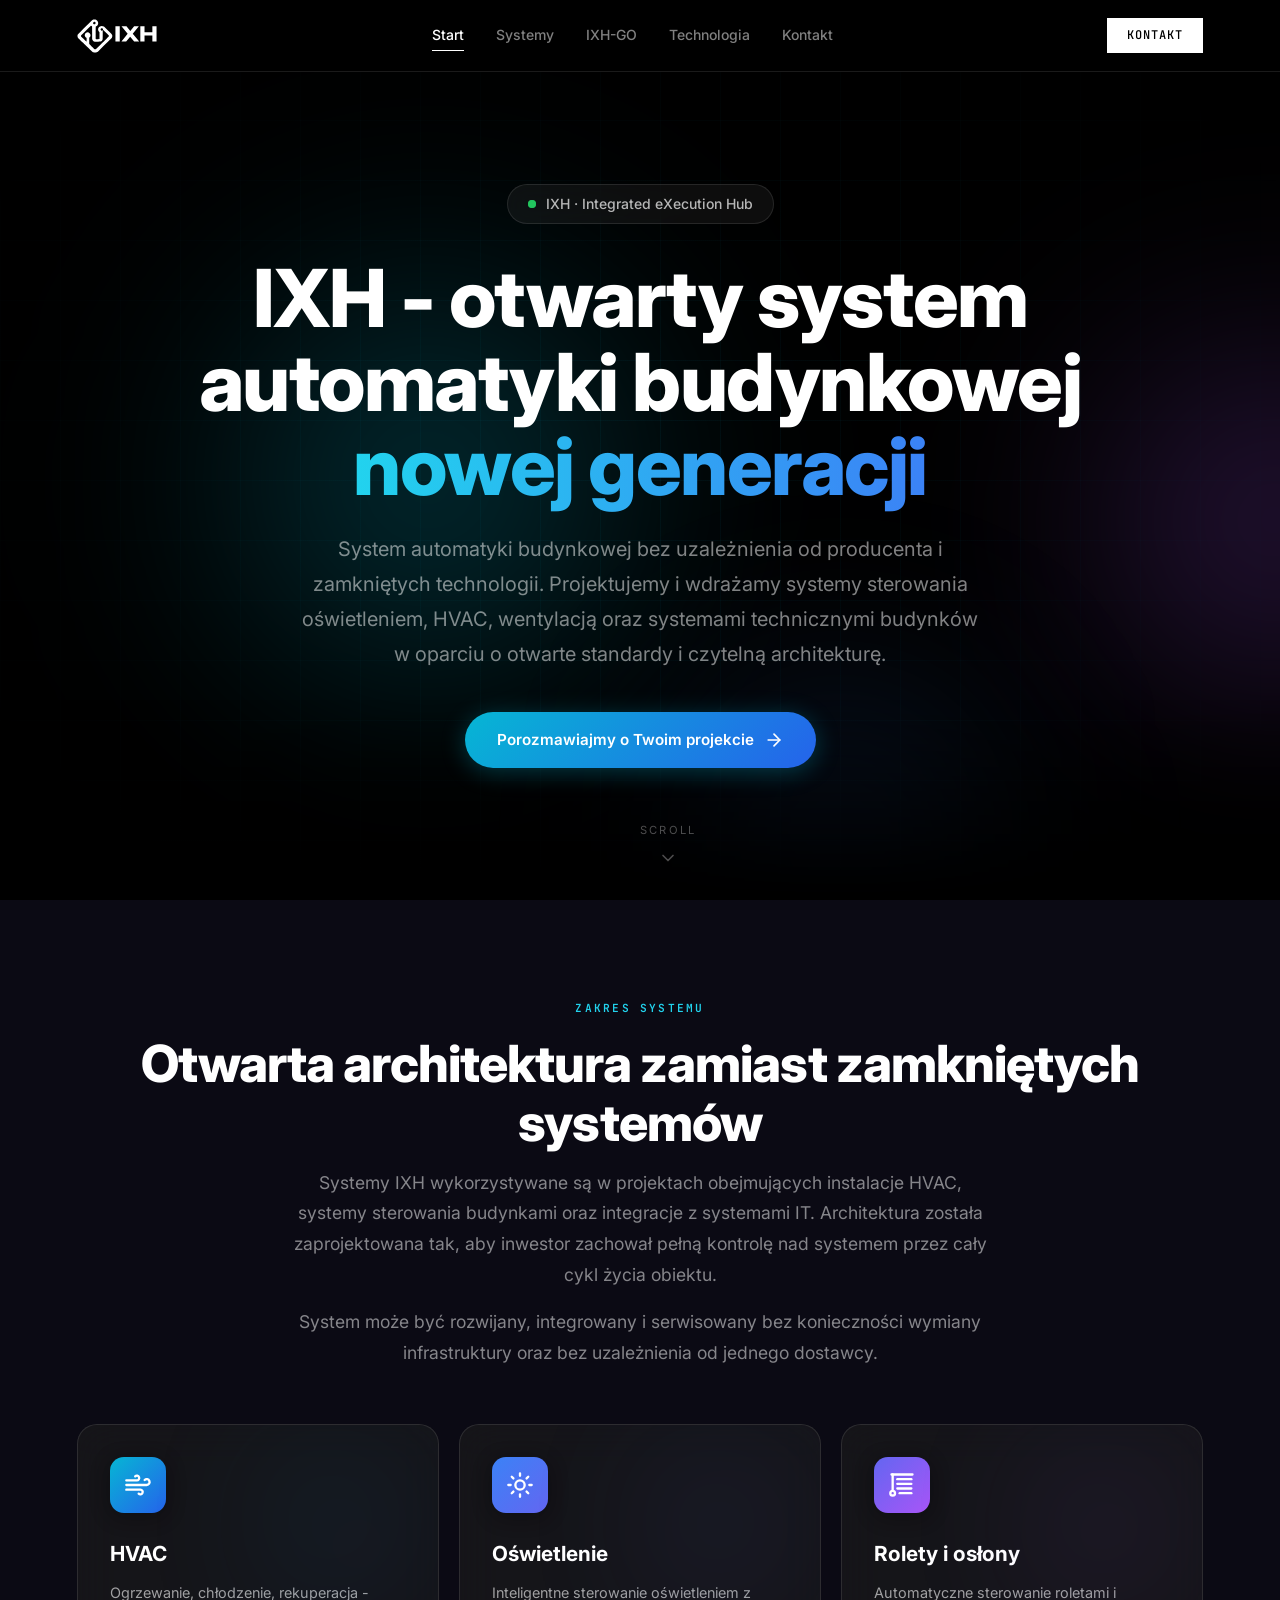
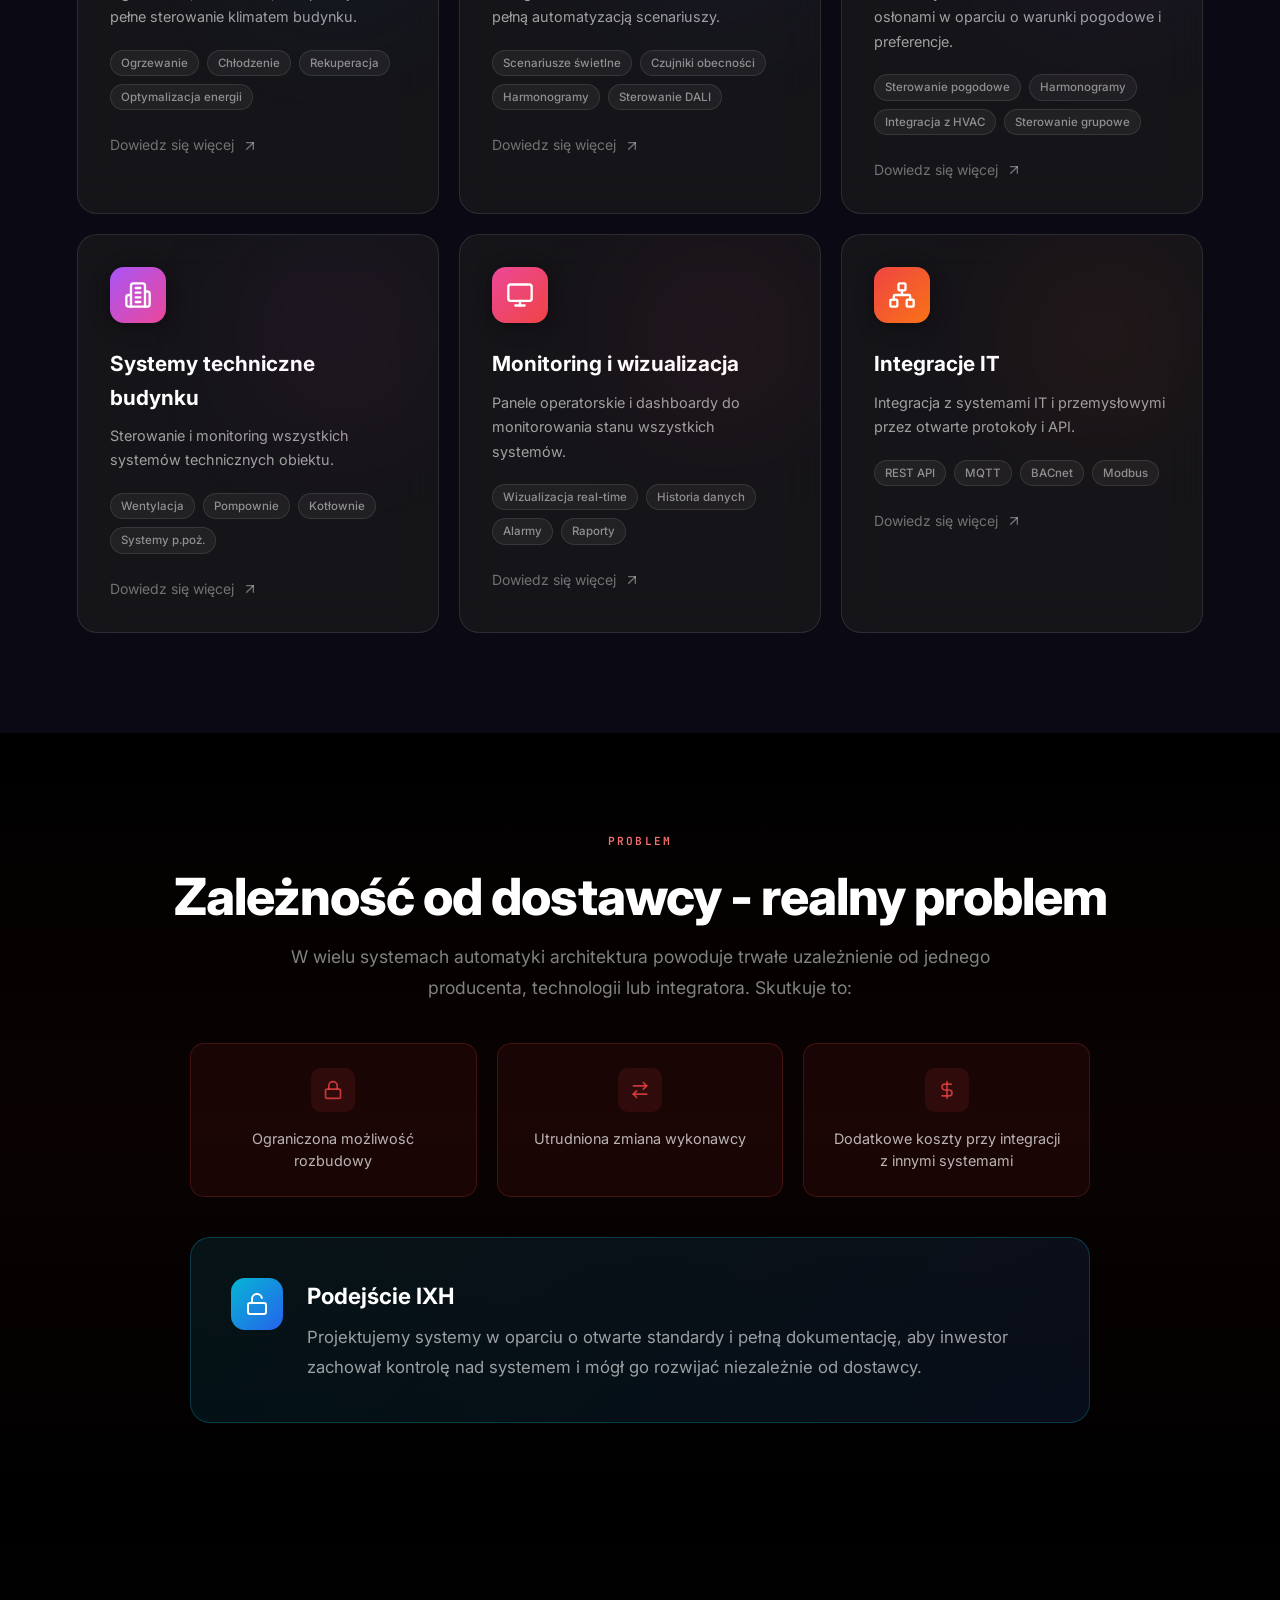
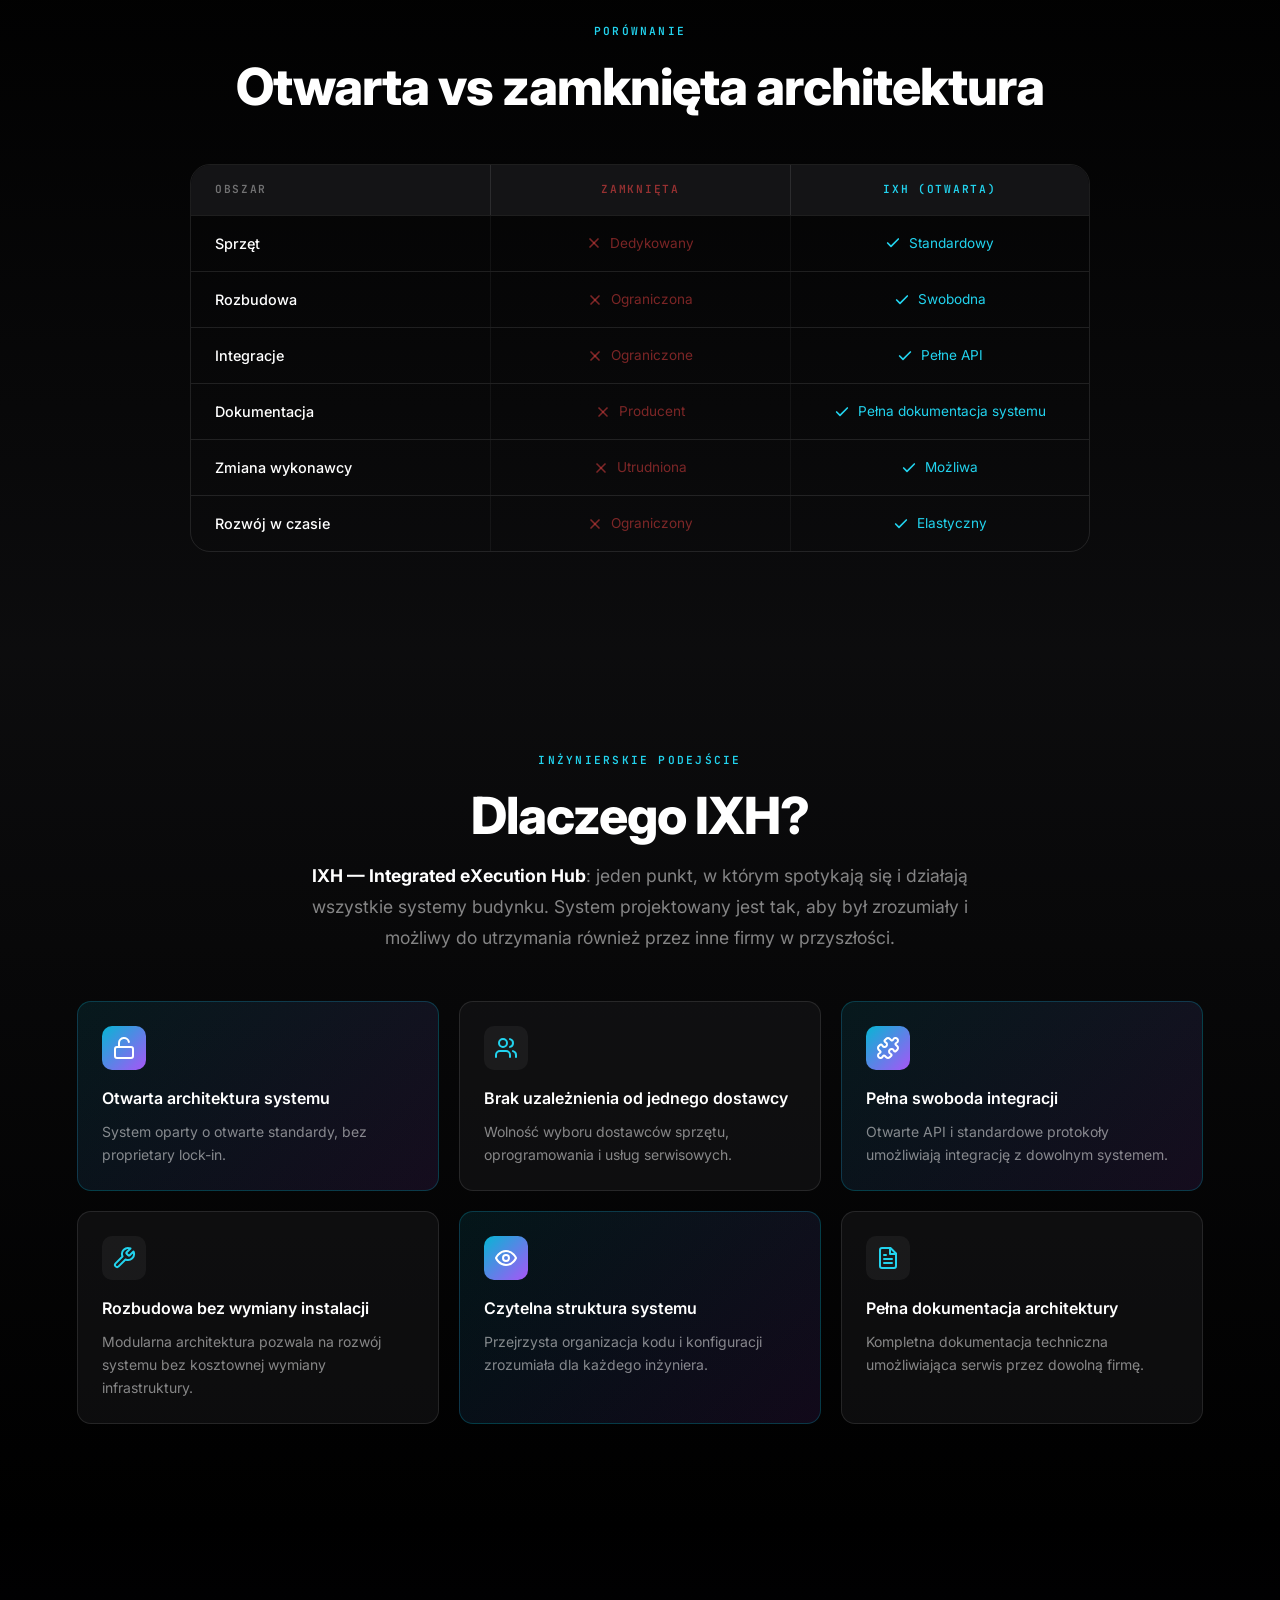
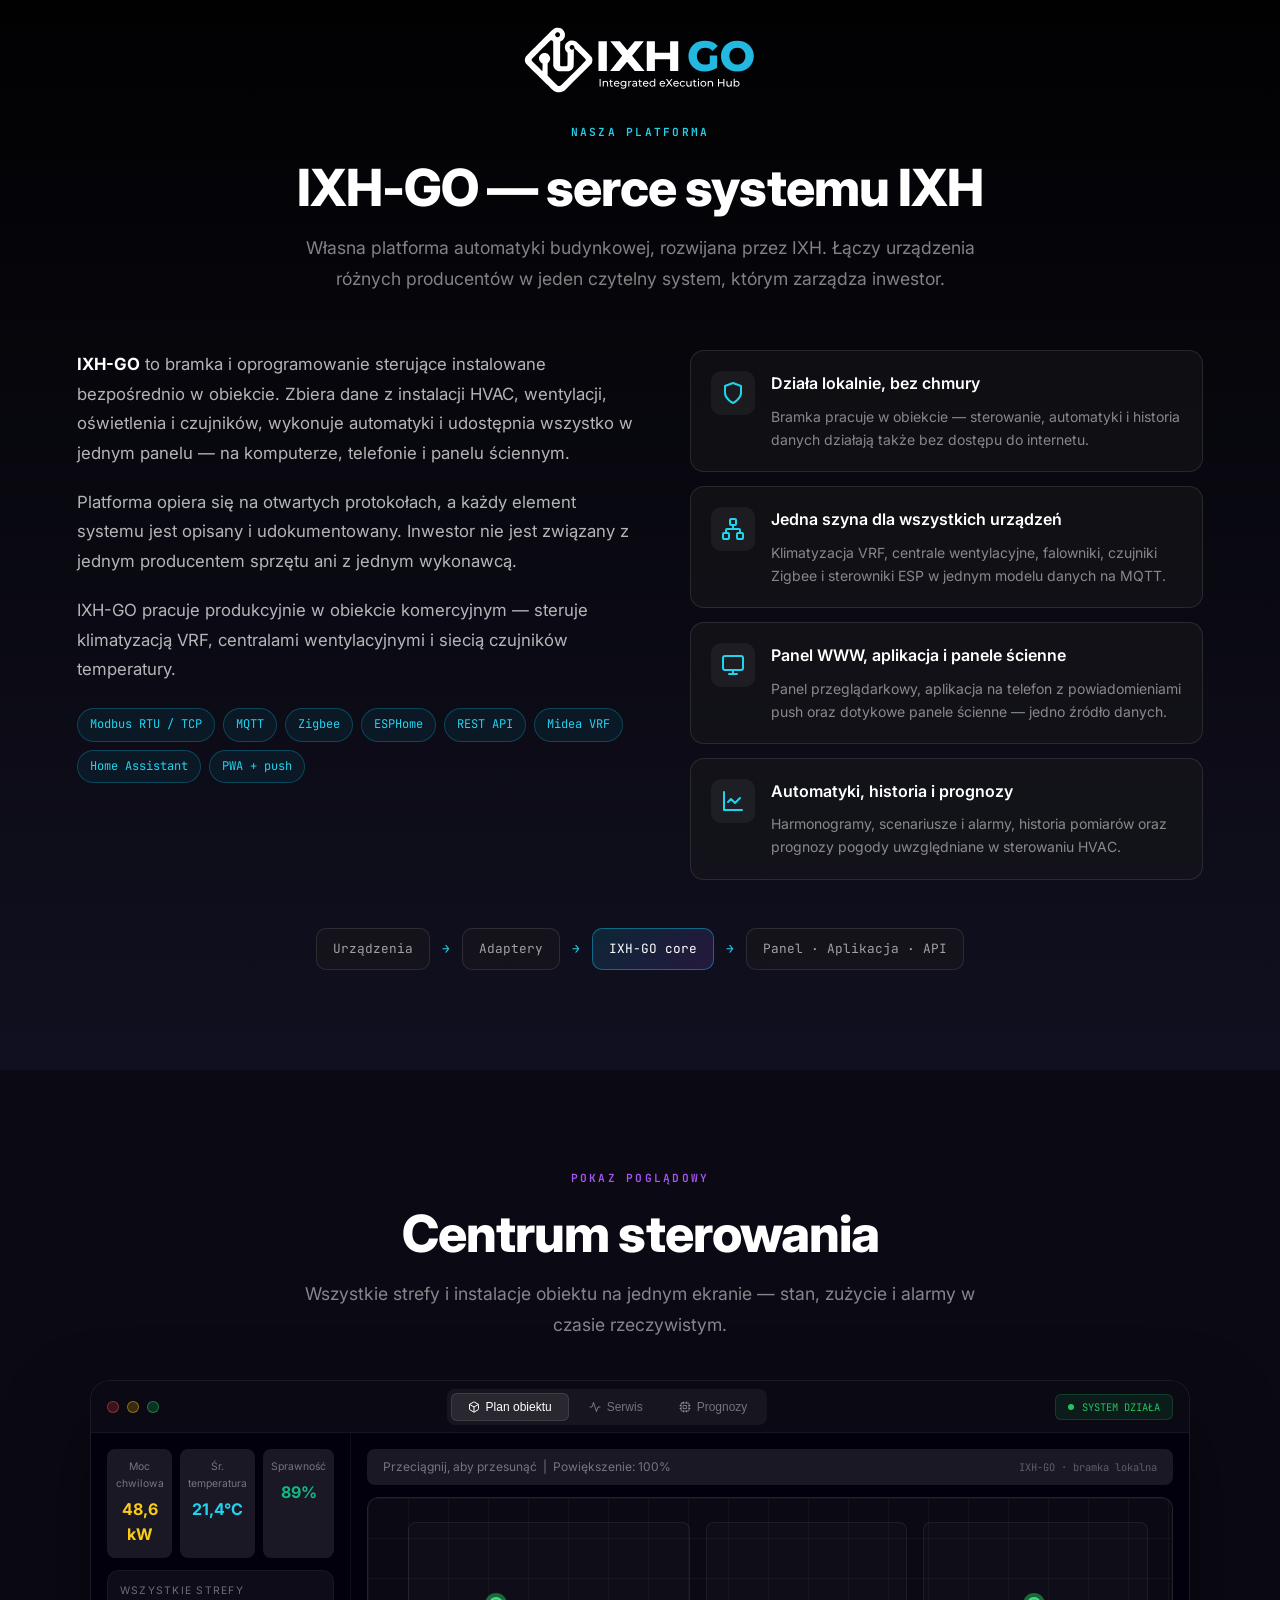
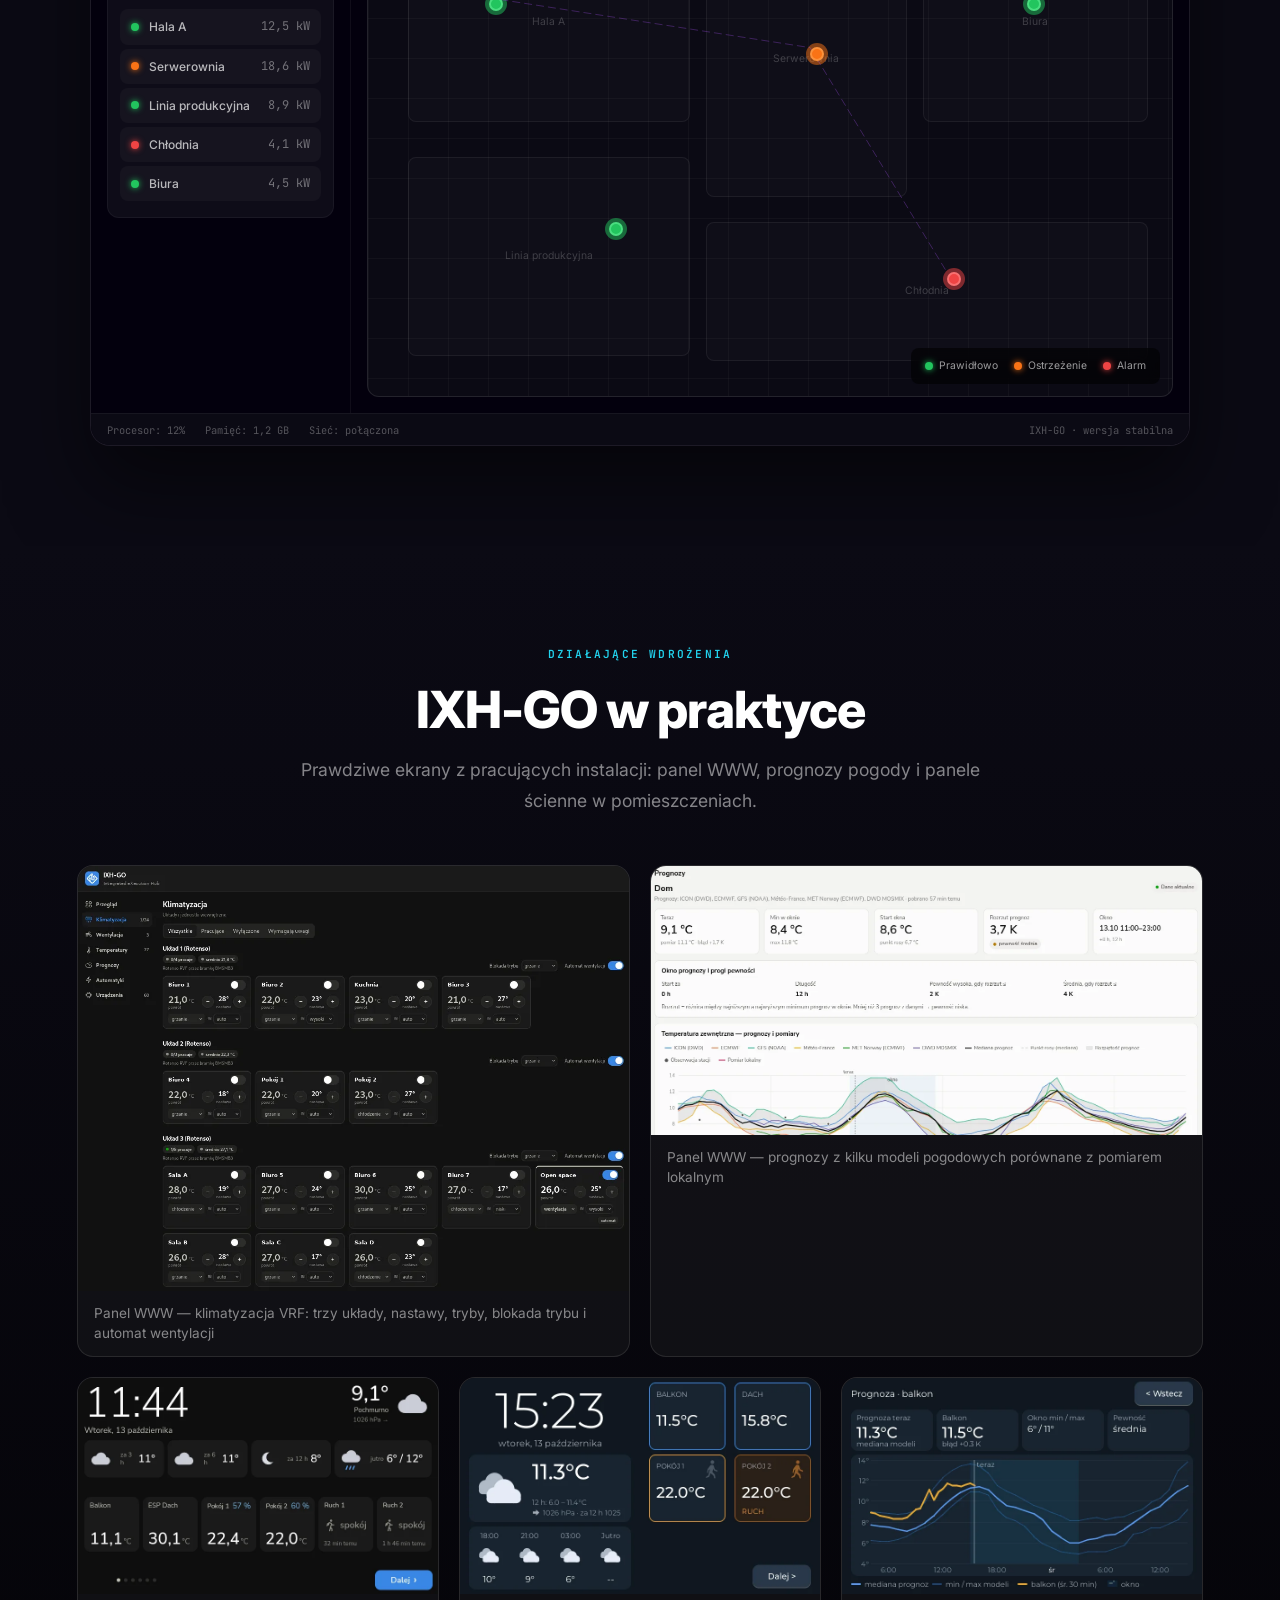
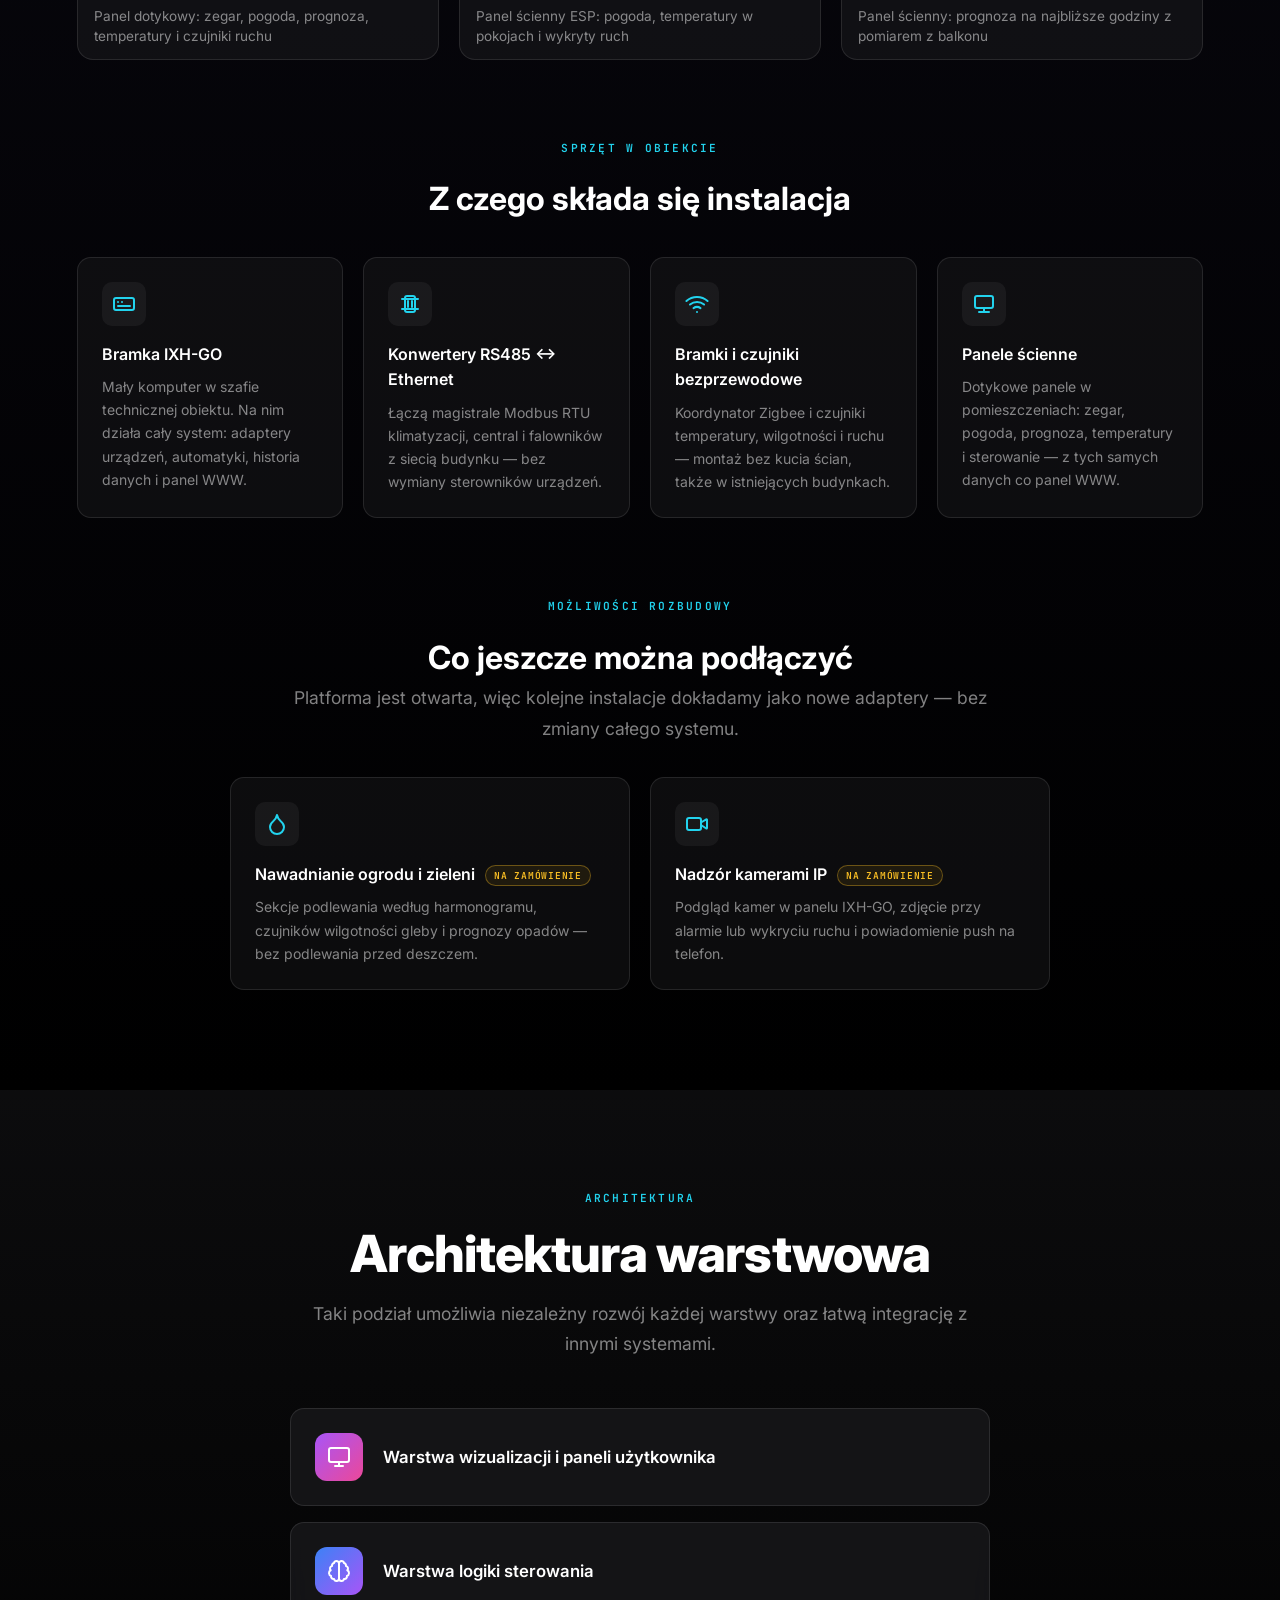
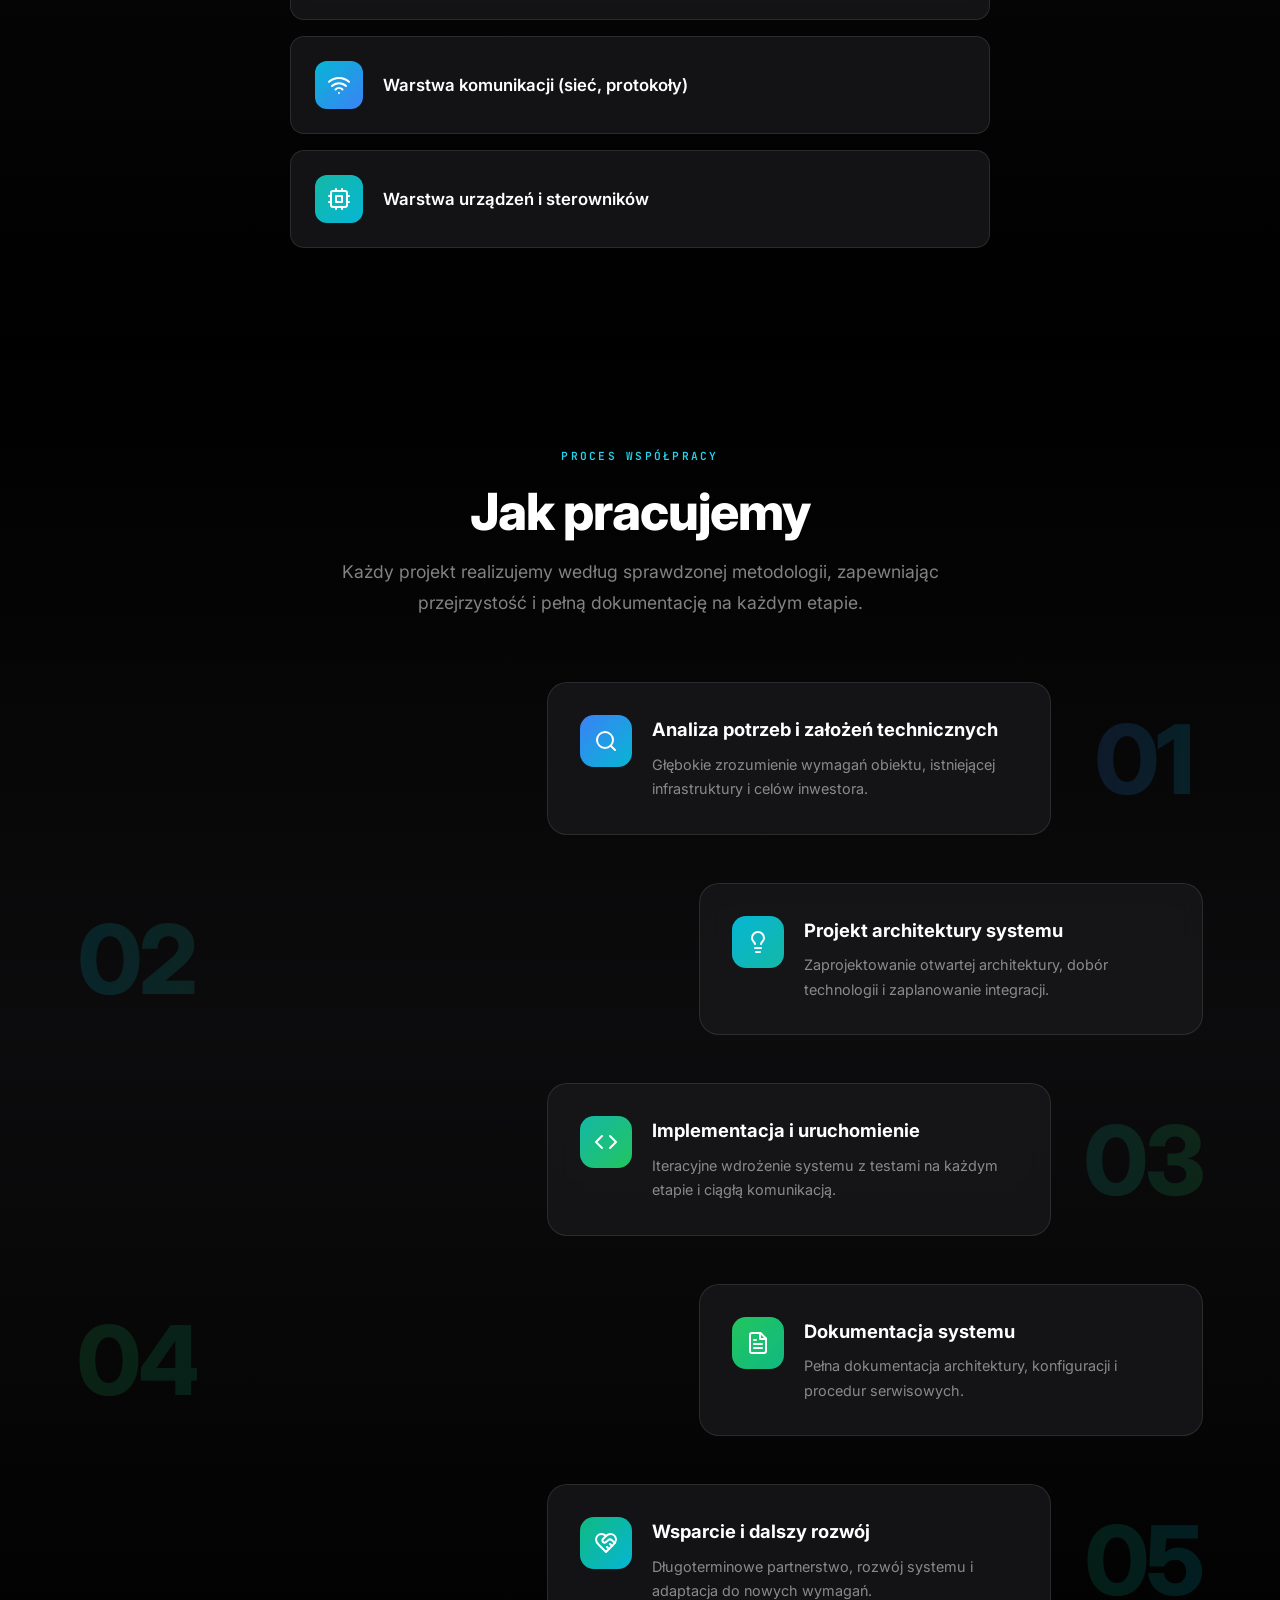
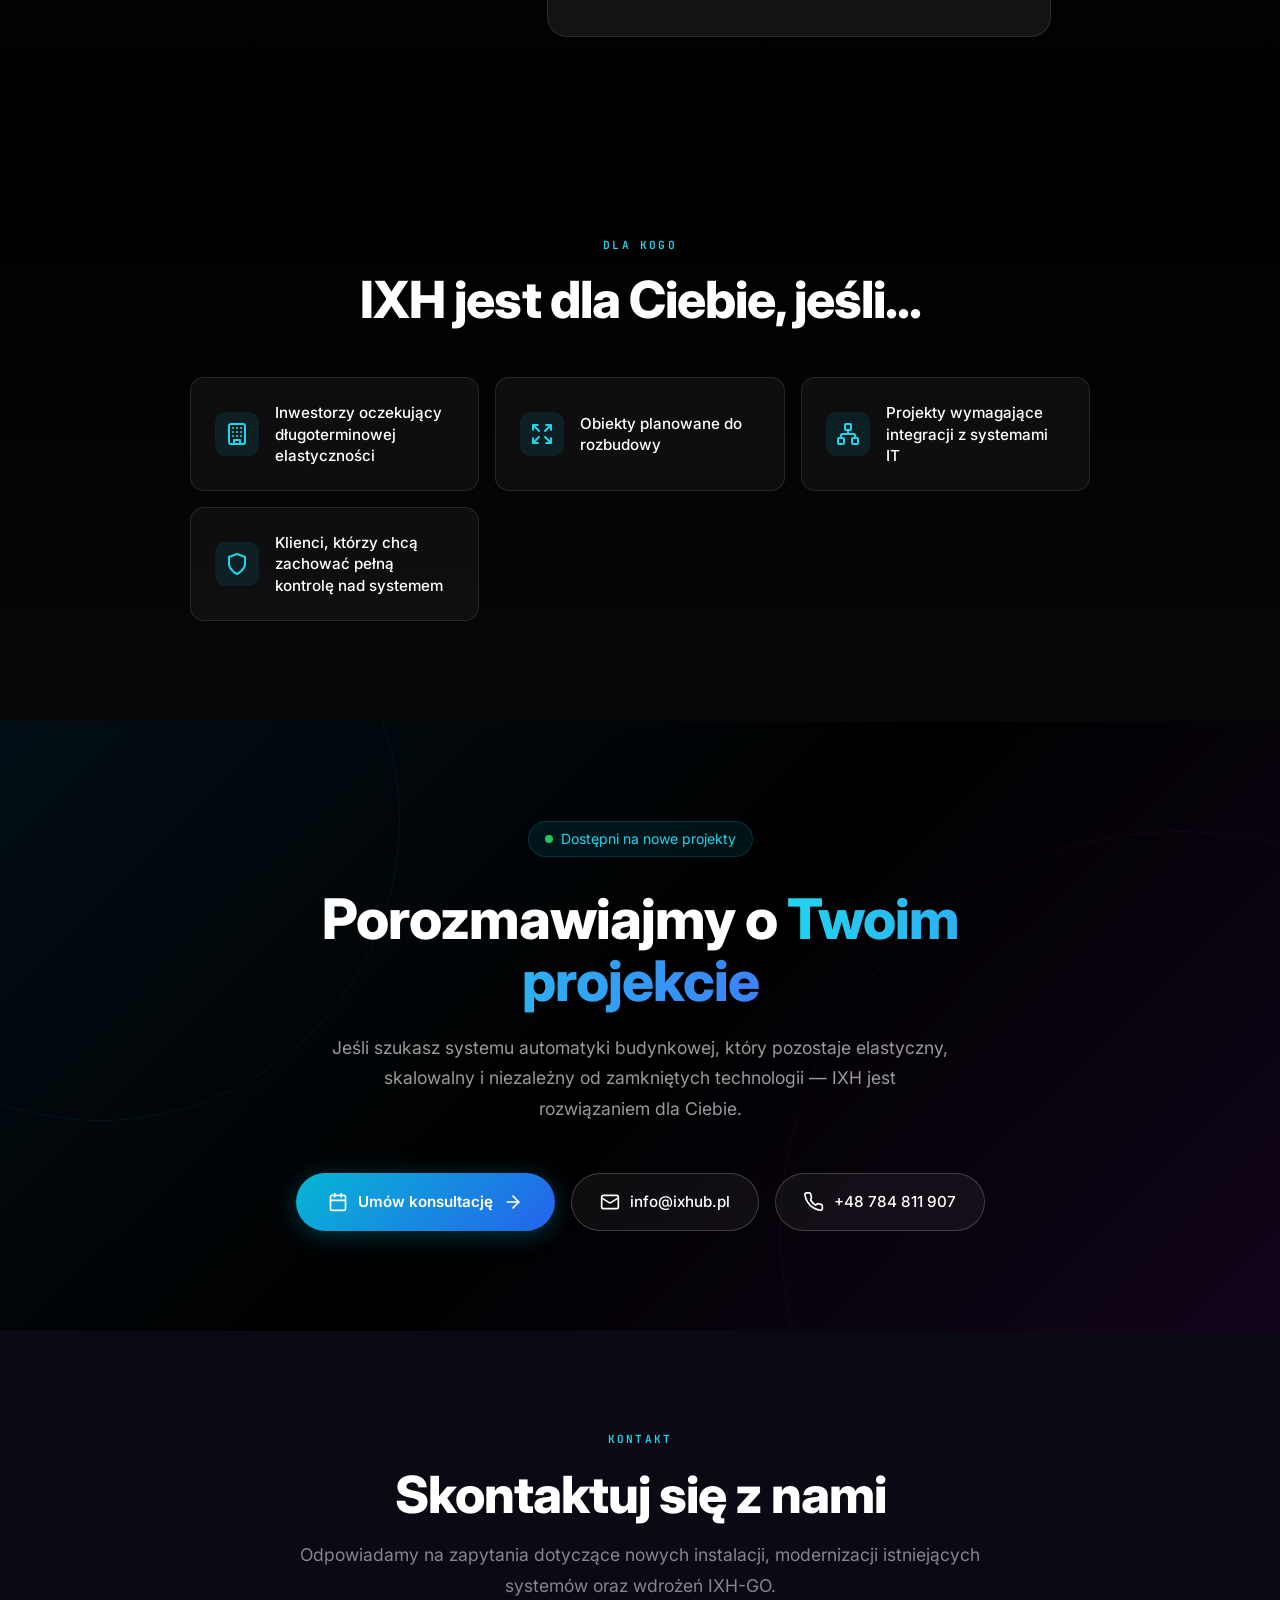
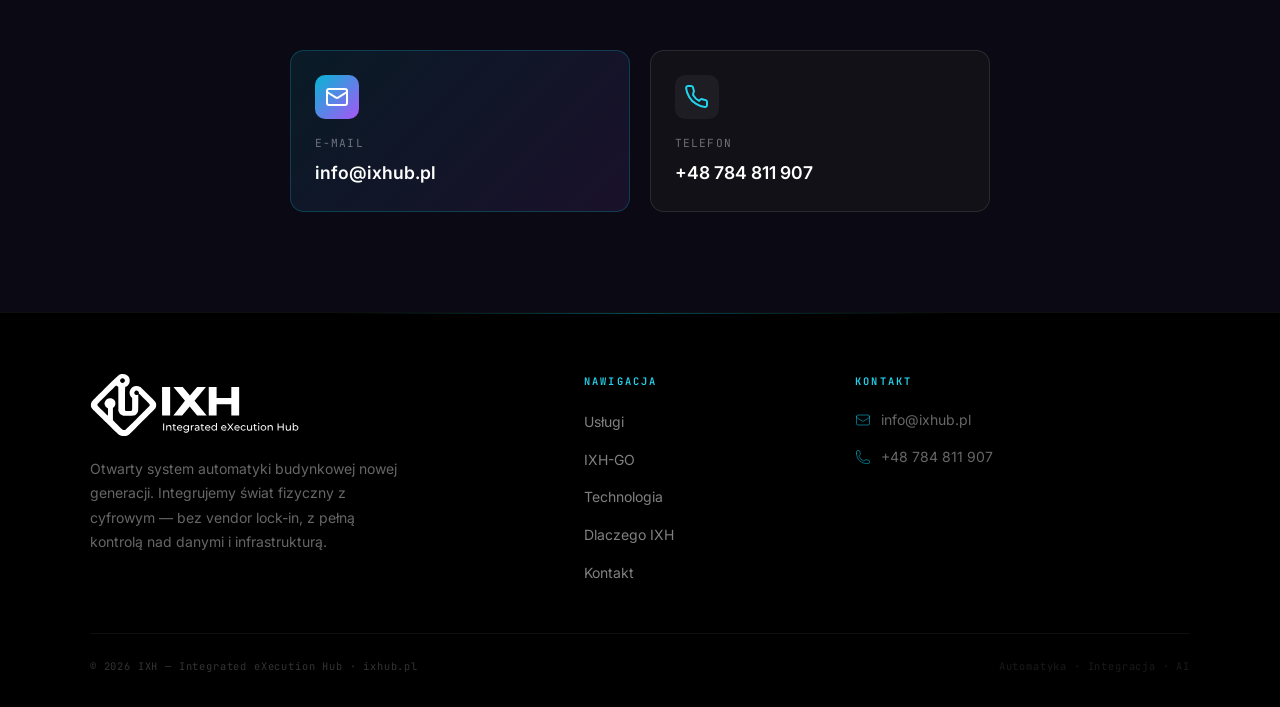
==== commit 249bf10b: "Pokaz centrum sterowania po polsku, sekcja IXH-GO w praktyce - demo: wszystkie nazwy po polsku, real" ====
--- a/index.html
+++ b/index.html
@@ -13,762 +13,7 @@
   <link rel="preconnect" href="https://fonts.googleapis.com">
   <link rel="preconnect" href="https://fonts.gstatic.com" crossorigin>
   <link href="https://fonts.googleapis.com/css2?family=Inter:wght@300;400;500;600;700;800;900&family=JetBrains+Mono:wght@400;500;600&display=swap" rel="stylesheet">
-  <style>
-    *, *::before, *::after { box-sizing: border-box; margin: 0; padding: 0; }
-
-    :root {
-      --black: #000;
-      --bg1: #0b0a14;
-      --bg2: #111020;
-      --zinc900: #18181b;
-      --zinc800: #27272a;
-      --cyan4: #22d3ee;
-      --cyan5: #06b6d4;
-      --blue5: #3b82f6;
-      --blue6: #2563eb;
-      --indigo5: #6366f1;
-      --purple5: #a855f7;
-      --purple6: #9333ea;
-      --pink5: #ec4899;
-      --red5: #ef4444;
-      --orange5: #f97316;
-      --teal5: #14b8a6;
-      --green5: #22c55e;
-      --emerald5: #10b981;
-      --w10: rgba(255,255,255,.10);
-      --w20: rgba(255,255,255,.20);
-      --w40: rgba(255,255,255,.40);
-      --w50: rgba(255,255,255,.50);
-      --w60: rgba(255,255,255,.60);
-      --nav-h: 72px;
-    }
-
-    html { scroll-behavior: smooth; }
-
-    body {
-      font-family: 'Inter', system-ui, sans-serif;
-      background: var(--black);
-      color: #fff;
-      overflow-x: hidden;
-      line-height: 1.6;
-    }
-
-    ::-webkit-scrollbar { width: 6px; }
-    ::-webkit-scrollbar-track { background: var(--black); }
-    ::-webkit-scrollbar-thumb { background: var(--cyan5); border-radius: 3px; }
-
-    ::selection { background: var(--cyan5); color: var(--black); }
-
-    /* ── NAV ── */
-    nav {
-      position: fixed; top: 0; left: 0; right: 0; z-index: 100;
-      height: var(--nav-h);
-      display: flex; align-items: center; justify-content: space-between;
-      padding: 0 6%;
-      background: rgba(0,0,0,.8);
-      backdrop-filter: blur(20px);
-      border-bottom: 1px solid var(--w10);
-      transform: translateY(-110px);
-      transition: transform .5s ease;
-    }
-    nav.visible { transform: translateY(0); }
-
-    .nav-logo { display: flex; align-items: center; gap: 10px; text-decoration: none; }
-    .nav-logo-box {
-      width: 36px; height: 36px; border-radius: 8px;
-      background: linear-gradient(135deg, var(--cyan5), var(--blue6));
-      display: flex; align-items: center; justify-content: center;
-      font-weight: 900; font-size: 13px; color: #fff; letter-spacing: -1px;
-      box-shadow: 0 0 20px rgba(6,182,212,.4);
-    }
-    .nav-logo-text { font-weight: 700; font-size: 1.1rem; letter-spacing: .5px; }
-
-    .nav-links { display: flex; gap: 2rem; list-style: none; align-items: center; }
-    .nav-links a {
-      font-size: .875rem; font-weight: 500; color: rgba(255,255,255,.5);
-      text-decoration: none; transition: color .2s;
-      display: flex; align-items: center; gap: 4px;
-    }
-    .nav-links a:hover, .nav-links a.active { color: #fff; }
-    .nav-links a.active { position: relative; }
-    .nav-links a.active::after {
-      content: ''; position: absolute; bottom: -4px; left: 0; right: 0;
-      height: 1px; background: #fff;
-    }
-
-    .nav-btn {
-      padding: 8px 20px; background: #fff; color: #000; border: none;
-      font-size: .75rem; font-family: 'JetBrains Mono', monospace;
-      font-weight: 500; letter-spacing: .08em; text-transform: uppercase;
-      cursor: pointer; text-decoration: none; display: inline-block;
-      transition: background .2s, color .2s;
-    }
-    .nav-btn:hover { background: var(--cyan4); }
-
-    .hamburger { display: none; flex-direction: column; gap: 5px; cursor: pointer; padding: 4px; }
-    .hamburger span { display: block; width: 24px; height: 2px; background: #fff; border-radius: 2px; transition: all .3s; }
-
-    /* ── HERO ── */
-    #hero {
-      min-height: 100vh; position: relative;
-      display: flex; align-items: center; justify-content: center;
-      overflow: hidden; padding: calc(var(--nav-h) + 40px) 6% 60px;
-    }
-
-    .hero-blobs { position: absolute; inset: 0; pointer-events: none; }
-    .hero-blob {
-      position: absolute; border-radius: 50%;
-      filter: blur(100px); opacity: 0;
-      animation: blobFade 1.2s forwards;
-    }
-    .hero-blob-1 { width: 600px; height: 600px; left: 10%; top: 20%; background: radial-gradient(circle, rgba(6,182,212,.3) 0%, transparent 70%); animation-delay: .6s; }
-    .hero-blob-2 { width: 500px; height: 500px; left: 80%; top: 30%; background: radial-gradient(circle, rgba(168,85,247,.3) 0%, transparent 70%); animation-delay: .8s; }
-    .hero-blob-3 { width: 400px; height: 400px; left: 50%; top: 70%; background: radial-gradient(circle, rgba(59,130,246,.25) 0%, transparent 70%); animation-delay: 1s; }
-
-    @keyframes blobFade { to { opacity: 1; } }
-
-    .hero-grid {
-      position: absolute; inset: 0; pointer-events: none;
-      background-image:
-        linear-gradient(rgba(6,182,212,.06) 1px, transparent 1px),
-        linear-gradient(90deg, rgba(6,182,212,.06) 1px, transparent 1px);
-      background-size: 60px 60px;
-      mask-image: radial-gradient(ellipse 80% 80% at 50% 50%, black 0%, transparent 75%);
-    }
-
-    .hero-fade { position: absolute; bottom: 0; left: 0; right: 0; height: 200px; background: linear-gradient(to top, #000, transparent); pointer-events: none; }
-
-    .hero-content { position: relative; z-index: 10; max-width: 900px; margin: 0 auto; text-align: center; }
-
-    .hero-badge {
-      display: inline-flex; align-items: center; gap: 10px;
-      padding: 8px 20px; border-radius: 50px;
-      background: rgba(255,255,255,.05); backdrop-filter: blur(12px);
-      border: 1px solid var(--w10);
-      font-size: .875rem; color: rgba(255,255,255,.7); font-weight: 500;
-      margin-bottom: 32px;
-      opacity: 0; transform: translateY(20px);
-      animation: fadeUp .7s .3s forwards;
-    }
-    .badge-dot {
-      position: relative; width: 8px; height: 8px;
-    }
-    .badge-dot::before, .badge-dot::after {
-      content: ''; position: absolute; inset: 0;
-      border-radius: 50%; background: var(--green5);
-    }
-    .badge-dot::before { animation: ping 1.5s infinite; opacity: .75; }
-
-    @keyframes ping { 0%,100% { transform: scale(1); opacity: .75; } 50% { transform: scale(1.6); opacity: 0; } }
-
-    .hero-title {
-      font-size: clamp(2.4rem, 6.5vw, 5rem);
-      font-weight: 800; line-height: 1.05; letter-spacing: -1.5px;
-      margin-bottom: 24px;
-      opacity: 0; animation: fadeUp .7s .5s forwards;
-    }
-    .hero-title-gradient {
-      background: linear-gradient(90deg, var(--cyan4), var(--blue5), var(--purple5));
-      background-size: 200% auto;
-      -webkit-background-clip: text; -webkit-text-fill-color: transparent; background-clip: text;
-      animation: gradShift 4s linear infinite;
-    }
-    @keyframes gradShift { to { background-position: 200% center; } }
-
-    .hero-sub {
-      font-size: clamp(1rem, 2.5vw, 1.25rem);
-      color: rgba(255,255,255,.5); max-width: 680px; margin: 0 auto 40px;
-      line-height: 1.75;
-      opacity: 0; animation: fadeUp .7s .7s forwards;
-    }
-
-    .hero-cta {
-      display: flex; gap: 16px; justify-content: center; flex-wrap: wrap;
-      opacity: 0; animation: fadeUp .7s .9s forwards;
-    }
-
-    .btn-gradient {
-      display: inline-flex; align-items: center; gap: 10px;
-      padding: 16px 32px; border-radius: 50px;
-      background: linear-gradient(135deg, var(--cyan5), var(--blue6));
-      color: #fff; font-weight: 600; font-size: .95rem; text-decoration: none;
-      box-shadow: 0 4px 24px rgba(6,182,212,.3);
-      transition: box-shadow .3s, transform .2s;
-      border: none; cursor: pointer; overflow: hidden; position: relative;
-    }
-    .btn-gradient:hover { box-shadow: 0 8px 36px rgba(6,182,212,.5); transform: translateY(-2px); }
-    .btn-gradient svg { transition: transform .2s; }
-    .btn-gradient:hover svg { transform: translateX(3px); }
-
-    .scroll-hint {
-      position: absolute; bottom: 32px; left: 50%; transform: translateX(-50%);
-      display: flex; flex-direction: column; align-items: center; gap: 8px;
-      color: rgba(255,255,255,.3); font-size: .7rem; letter-spacing: .2em; text-transform: uppercase;
-      opacity: 0; animation: fadeUp .7s 1.2s forwards;
-    }
-
-    @keyframes fadeUp {
-      to { opacity: 1; transform: translateY(0); }
-    }
-
-    /* ── SECTIONS COMMON ── */
-    section { padding: 100px 6%; position: relative; }
-
-    .mono-label {
-      display: block; font-family: 'JetBrains Mono', monospace;
-      font-size: .7rem; font-weight: 600; letter-spacing: .2em;
-      text-transform: uppercase; color: var(--cyan4); margin-bottom: 16px;
-    }
-
-    .section-h2 {
-      font-size: clamp(2rem, 4.5vw, 3.2rem);
-      font-weight: 800; letter-spacing: -1px; line-height: 1.15;
-      margin-bottom: 16px;
-    }
-
-    .section-sub {
-      color: rgba(255,255,255,.5); font-size: 1.1rem; line-height: 1.75;
-      max-width: 700px; margin: 0 auto;
-    }
-
-    .text-center { text-align: center; }
-    .container { max-width: 1200px; margin: 0 auto; }
-
-    /* reveal */
-    .reveal { opacity: 0; transform: translateY(30px); transition: opacity .7s, transform .7s; }
-    .reveal.in { opacity: 1; transform: none; }
-    .reveal-l { opacity: 0; transform: translateX(-30px); transition: opacity .7s, transform .7s; }
-    .reveal-l.in { opacity: 1; transform: none; }
-
-    /* ── SYSTEMS ── */
-    #systems { background: var(--bg1); }
-    #systems .header-wrap { margin-bottom: 56px; }
-
-    .systems-grid {
-      display: grid; grid-template-columns: repeat(auto-fit, minmax(300px, 1fr));
-      gap: 20px;
-    }
-
-    .sys-card {
-      position: relative; border-radius: 20px; overflow: hidden;
-      background: rgba(24,24,27,.8); backdrop-filter: blur(20px);
-      border: 1px solid var(--w10);
-      padding: 32px;
-      transition: border-color .3s, transform .3s;
-      text-decoration: none; display: block; color: inherit;
-    }
-    .sys-card::before {
-      content: ''; position: absolute; inset: -1px;
-      border-radius: 20px;
-      background: var(--card-grad);
-      opacity: 0; filter: blur(20px);
-      transition: opacity .5s;
-      z-index: -1;
-    }
-    .sys-card:hover { border-color: var(--w20); transform: translateY(-4px); }
-    .sys-card:hover::before { opacity: .4; }
-
-    .sys-card-glow {
-      position: absolute; top: 0; right: 0; width: 200px; height: 200px;
-      background: var(--card-grad); opacity: .05; filter: blur(60px);
-      transition: opacity .3s;
-    }
-    .sys-card:hover .sys-card-glow { opacity: .12; }
-
-    .sys-icon {
-      width: 56px; height: 56px; border-radius: 14px;
-      background: var(--card-grad);
-      display: flex; align-items: center; justify-content: center;
-      margin-bottom: 24px;
-      box-shadow: 0 4px 20px rgba(0,0,0,.3);
-    }
-
-    .sys-icon svg { width: 28px; height: 28px; stroke: #fff; fill: none; stroke-width: 2; stroke-linecap: round; stroke-linejoin: round; }
-
-    .sys-title {
-      font-size: 1.3rem; font-weight: 700; color: #fff; margin-bottom: 10px;
-      transition: color .2s;
-    }
-    .sys-card:hover .sys-title { color: var(--cyan4); }
-
-    .sys-desc {
-      font-size: .9rem; color: rgba(255,255,255,.6); line-height: 1.7; margin-bottom: 20px;
-    }
-
-    .sys-tags { display: flex; flex-wrap: wrap; gap: 8px; margin-bottom: 24px; }
-    .sys-tag {
-      font-size: .72rem; font-weight: 500;
-      color: rgba(255,255,255,.5); background: rgba(255,255,255,.05);
-      border: 1px solid var(--w10); padding: 3px 10px; border-radius: 50px;
-    }
-
-    .sys-more {
-      display: flex; align-items: center; gap: 8px;
-      font-size: .875rem; color: rgba(255,255,255,.4);
-      transition: color .2s;
-    }
-    .sys-card:hover .sys-more { color: var(--cyan4); }
-    .sys-more svg { width: 16px; height: 16px; stroke: currentColor; fill: none; stroke-width: 2; stroke-linecap: round; stroke-linejoin: round; transition: transform .2s; }
-    .sys-card:hover .sys-more svg { transform: translate(3px, -3px); }
-
-    /* ── PROBLEM ── */
-    #problem { background: linear-gradient(to bottom, var(--black), rgba(127,29,29,.08), var(--black)); }
-
-    .problem-cards {
-      display: grid; grid-template-columns: repeat(auto-fit, minmax(220px, 1fr));
-      gap: 20px; margin: 40px auto; max-width: 900px;
-    }
-
-    .problem-card {
-      background: rgba(127,29,29,.15); border: 1px solid rgba(239,68,68,.2);
-      border-radius: 14px; padding: 24px; text-align: center;
-    }
-    .problem-icon {
-      width: 44px; height: 44px; border-radius: 10px;
-      background: rgba(239,68,68,.1); display: flex; align-items: center;
-      justify-content: center; margin: 0 auto 16px; color: rgba(239,68,68,.8);
-    }
-    .problem-icon svg { width: 20px; height: 20px; stroke: currentColor; fill: none; stroke-width: 2; stroke-linecap: round; stroke-linejoin: round; }
-    .problem-card p { font-size: .9rem; color: rgba(255,255,255,.7); line-height: 1.5; }
-
-    .solution-box {
-      max-width: 900px; margin: 0 auto;
-      background: linear-gradient(135deg, rgba(6,182,212,.1), rgba(59,130,246,.1));
-      border: 1px solid rgba(6,182,212,.25); border-radius: 20px; padding: 40px;
-      display: flex; gap: 24px; align-items: flex-start;
-    }
-    .solution-icon {
-      width: 52px; height: 52px; border-radius: 14px; flex-shrink: 0;
-      background: linear-gradient(135deg, var(--cyan5), var(--blue6));
-      display: flex; align-items: center; justify-content: center; color: #fff;
-    }
-    .solution-icon svg { width: 24px; height: 24px; stroke: currentColor; fill: none; stroke-width: 2; stroke-linecap: round; stroke-linejoin: round; }
-    .solution-box h3 { font-size: 1.4rem; font-weight: 700; margin-bottom: 10px; }
-    .solution-box p { color: rgba(255,255,255,.6); line-height: 1.75; font-size: 1.05rem; }
-
-    /* ── COMPARE ── */
-    #compare { background: linear-gradient(to bottom, var(--black), rgba(24,24,27,.5)); }
-
-    .compare-table {
-      max-width: 900px; margin: 0 auto;
-      border: 1px solid var(--w10); border-radius: 20px; overflow: hidden;
-    }
-    .compare-head {
-      display: grid; grid-template-columns: 1fr 1fr 1fr;
-      background: rgba(24,24,27,.8);
-    }
-    .compare-head-cell {
-      padding: 16px 24px;
-      font-family: 'JetBrains Mono', monospace; font-size: .7rem;
-      font-weight: 600; letter-spacing: .15em; text-transform: uppercase;
-    }
-    .compare-head-cell:nth-child(2) { color: rgba(239,68,68,.6); text-align: center; border-left: 1px solid var(--w10); }
-    .compare-head-cell:nth-child(3) { color: var(--cyan4); text-align: center; border-left: 1px solid var(--w10); }
-    .compare-head-cell:nth-child(1) { color: rgba(255,255,255,.4); }
-
-    .compare-row {
-      display: grid; grid-template-columns: 1fr 1fr 1fr;
-      border-top: 1px solid var(--w10); transition: background .2s;
-    }
-    .compare-row:hover { background: rgba(255,255,255,.03); }
-    .compare-cell {
-      padding: 16px 24px; font-size: .9rem;
-      display: flex; align-items: center; justify-content: center; gap: 8px;
-    }
-    .compare-cell:first-child { color: #fff; font-weight: 500; justify-content: flex-start; }
-    .compare-cell:not(:first-child) { border-left: 1px solid rgba(255,255,255,.05); }
-    .compare-cell .no { color: rgba(239,68,68,.5); font-size: .85rem; }
-    .compare-cell .yes { color: var(--cyan4); font-size: .85rem; }
-    .check-icon, .x-icon { width: 16px; height: 16px; flex-shrink: 0; }
-    .check-icon { stroke: var(--cyan4); fill: none; stroke-width: 2.5; stroke-linecap: round; stroke-linejoin: round; }
-    .x-icon { stroke: rgba(239,68,68,.5); fill: none; stroke-width: 2.5; stroke-linecap: round; stroke-linejoin: round; }
-
-    /* ── WHY ── */
-    #why { background: linear-gradient(to bottom, rgba(24,24,27,.5), var(--black)); }
-
-    .why-grid {
-      display: grid; grid-template-columns: repeat(auto-fit, minmax(280px, 1fr));
-      gap: 20px;
-    }
-
-    .why-card {
-      position: relative; border-radius: 14px; padding: 24px;
-      border: 1px solid; transition: border-color .3s, transform .3s;
-    }
-    .why-card.featured {
-      background: linear-gradient(135deg, rgba(6,182,212,.1), rgba(168,85,247,.1));
-      border-color: rgba(6,182,212,.25);
-    }
-    .why-card.normal {
-      background: rgba(24,24,27,.5);
-      border-color: var(--w10);
-    }
-    .why-card:hover { transform: translateY(-3px); }
-    .why-card.featured:hover { border-color: rgba(6,182,212,.5); }
-    .why-card.normal:hover { border-color: var(--w20); }
-
-    .why-icon {
-      width: 44px; height: 44px; border-radius: 10px;
-      display: flex; align-items: center; justify-content: center; margin-bottom: 16px;
-    }
-    .why-icon.grad { background: linear-gradient(135deg, var(--cyan5), var(--purple5)); color: #fff; }
-    .why-icon.plain { background: rgba(255,255,255,.05); color: var(--cyan4); }
-    .why-icon svg { width: 24px; height: 24px; stroke: currentColor; fill: none; stroke-width: 2; stroke-linecap: round; stroke-linejoin: round; }
-    .why-title { font-size: 1rem; font-weight: 600; color: #fff; margin-bottom: 8px; transition: color .2s; }
-    .why-card:hover .why-title { color: var(--cyan4); }
-    .why-text { font-size: .875rem; color: rgba(255,255,255,.5); line-height: 1.65; }
-
-    /* ── DEMO ── */
-    #demo {
-      background: var(--bg1);
-    }
-    .demo-window {
-      max-width: 1100px; margin: 0 auto;
-      background: #03000d; border: 1px solid var(--w10); border-radius: 20px;
-      overflow: hidden; box-shadow: 0 40px 80px rgba(0,0,0,.5);
-    }
-    .demo-titlebar {
-      height: 52px; background: var(--bg1); border-bottom: 1px solid rgba(255,255,255,.05);
-      display: flex; align-items: center; justify-content: space-between; padding: 0 16px;
-    }
-    .demo-dots { display: flex; gap: 8px; }
-    .demo-dot { width: 12px; height: 12px; border-radius: 50%; }
-    .demo-dot-r { background: rgba(239,68,68,.2); border: 1px solid rgba(239,68,68,.5); }
-    .demo-dot-y { background: rgba(234,179,8,.2); border: 1px solid rgba(234,179,8,.5); }
-    .demo-dot-g { background: rgba(34,197,94,.2); border: 1px solid rgba(34,197,94,.5); }
-
-    .demo-tabs { display: flex; gap: 4px; background: rgba(255,255,255,.05); border-radius: 8px; padding: 4px; }
-    .demo-tab {
-      padding: 6px 16px; border-radius: 6px; font-size: .75rem; font-weight: 500;
-      display: flex; align-items: center; gap: 6px; cursor: pointer; transition: all .2s;
-      color: rgba(255,255,255,.4); background: transparent; border: none;
-    }
-    .demo-tab.active { background: rgba(255,255,255,.08); border: 1px solid var(--w10); color: #fff; }
-    .demo-tab svg { width: 12px; height: 12px; stroke: currentColor; fill: none; stroke-width: 2; stroke-linecap: round; stroke-linejoin: round; }
-    .demo-status {
-      display: flex; align-items: center; gap: 8px; padding: 4px 12px;
-      background: rgba(34,197,94,.1); border: 1px solid rgba(34,197,94,.2); border-radius: 6px;
-      font-family: 'JetBrains Mono', monospace; font-size: .65rem; color: var(--green5);
-    }
-    .demo-status-dot { width: 6px; height: 6px; border-radius: 50%; background: var(--green5); animation: ping 1.5s infinite; }
-
-    .demo-body {
-      height: 580px; display: flex; overflow: hidden;
-    }
-    .demo-sidebar {
-      width: 260px; flex-shrink: 0; padding: 16px; border-right: 1px solid rgba(255,255,255,.05);
-      display: flex; flex-direction: column; gap: 12px; overflow: hidden;
-    }
-    .demo-stats { display: grid; grid-template-columns: 1fr 1fr 1fr; gap: 8px; }
-    .demo-stat-box {
-      background: #1a1825; border-radius: 8px; padding: 10px 8px; text-align: center;
-    }
-    .demo-stat-label { font-size: .65rem; color: rgba(255,255,255,.4); margin-bottom: 4px; }
-    .demo-stat-val { font-size: 1rem; font-weight: 700; }
-    .demo-stat-val.yellow { color: #facc15; }
-    .demo-stat-val.cyan { color: var(--cyan4); }
-    .demo-stat-val.green { color: var(--emerald5); }
-
-    .demo-zones { background: rgba(26,24,37,.5); border: 1px solid rgba(255,255,255,.05); border-radius: 12px; padding: 12px; }
-    .demo-zones-label { font-size: .65rem; color: rgba(255,255,255,.4); text-transform: uppercase; letter-spacing: .12em; margin-bottom: 10px; }
-    .demo-zone-row {
-      display: flex; align-items: center; justify-content: space-between;
-      padding: 7px 10px; border-radius: 8px; margin-bottom: 4px;
-      background: rgba(255,255,255,.03); border: 1px solid transparent;
-      font-size: .75rem; cursor: pointer; transition: border-color .2s;
-    }
-    .demo-zone-row:hover { border-color: rgba(255,255,255,.1); }
-    .zone-dot { width: 8px; height: 8px; border-radius: 50%; }
-    .zone-dot.green { background: var(--green5); box-shadow: 0 0 6px var(--green5); }
-    .zone-dot.orange { background: var(--orange5); box-shadow: 0 0 6px var(--orange5); }
-    .zone-dot.red { background: var(--red5); box-shadow: 0 0 6px var(--red5); }
-    .zone-name { flex: 1; margin-left: 10px; color: rgba(255,255,255,.7); font-weight: 500; }
-    .zone-val { color: rgba(255,255,255,.4); font-family: 'JetBrains Mono', monospace; }
-
-    .demo-main { flex: 1; padding: 16px; display: flex; flex-direction: column; gap: 12px; }
-    .demo-main-toolbar {
-      display: flex; align-items: center; justify-content: space-between;
-      background: #1a1825; border-radius: 8px; padding: 8px 16px;
-      font-size: .75rem; color: rgba(255,255,255,.4);
-    }
-    .demo-map {
-      flex: 1; background: #0b0a14; border-radius: 12px; border: 1px solid var(--w10);
-      position: relative; overflow: hidden;
-    }
-    .demo-map-grid {
-      position: absolute; inset: 0;
-      background-image: linear-gradient(rgba(255,255,255,.03) 1px, transparent 1px), linear-gradient(90deg, rgba(255,255,255,.03) 1px, transparent 1px);
-      background-size: 40px 40px;
-    }
-    .demo-map-zone {
-      position: absolute; border-radius: 8px;
-      border: 1px solid rgba(255,255,255,.06);
-      background: rgba(255,255,255,.02);
-      display: flex; align-items: center; justify-content: center;
-      font-size: .65rem; color: rgba(255,255,255,.2);
-    }
-    .map-node {
-      position: absolute; cursor: pointer;
-    }
-    .map-node-dot {
-      width: 14px; height: 14px; border-radius: 50%; border-width: 2px; border-style: solid;
-      position: relative; z-index: 2;
-    }
-    .map-node-ping {
-      position: absolute; inset: -4px; border-radius: 50%; opacity: .5;
-      animation: ping 1.8s infinite;
-    }
-    .map-node:hover .map-node-label { opacity: 1; }
-    .map-node-label {
-      position: absolute; left: 50%; transform: translateX(-50%);
-      top: calc(100% + 6px);
-      background: rgba(0,0,0,.85); border: 1px solid rgba(255,255,255,.15);
-      backdrop-filter: blur(8px); padding: 3px 8px; border-radius: 6px;
-      font-size: .65rem; white-space: nowrap; color: rgba(255,255,255,.7); opacity: 0; transition: opacity .2s;
-    }
-    .node-green .map-node-dot { background: var(--green5); border-color: #4ade80; }
-    .node-green .map-node-ping { background: var(--green5); }
-    .node-orange .map-node-dot { background: var(--orange5); border-color: #fb923c; }
-    .node-orange .map-node-ping { background: var(--orange5); }
-    .node-red .map-node-dot { background: var(--red5); border-color: #f87171; }
-    .node-red .map-node-ping { background: var(--red5); }
-
-    .demo-legend {
-      position: absolute; bottom: 12px; right: 12px;
-      background: rgba(0,0,0,.6); backdrop-filter: blur(8px);
-      border-radius: 8px; padding: 10px 14px; display: flex; gap: 16px;
-    }
-    .legend-item { display: flex; align-items: center; gap: 6px; font-size: .65rem; color: rgba(255,255,255,.6); }
-
-    .demo-footer {
-      height: 32px; background: var(--bg1); border-top: 1px solid rgba(255,255,255,.05);
-      display: flex; align-items: center; justify-content: space-between;
-      padding: 0 16px; font-family: 'JetBrains Mono', monospace; font-size: .65rem; color: rgba(255,255,255,.3);
-    }
-
-    /* ── ARCHITECTURE ── */
-    #architecture { background: linear-gradient(to bottom, rgba(24,24,27,.5), var(--black)); }
-
-    .arch-stack { max-width: 700px; margin: 0 auto; display: flex; flex-direction: column; gap: 16px; }
-
-    .arch-layer {
-      position: relative; background: rgba(24,24,27,.8); backdrop-filter: blur(12px);
-      border: 1px solid var(--w10); border-radius: 14px; padding: 24px;
-      display: flex; align-items: center; gap: 20px;
-      transition: border-color .3s;
-    }
-    .arch-layer:hover { border-color: var(--w20); }
-    .arch-layer-icon {
-      width: 48px; height: 48px; border-radius: 12px; flex-shrink: 0;
-      display: flex; align-items: center; justify-content: center; color: #fff;
-    }
-    .arch-layer-icon svg { width: 24px; height: 24px; stroke: currentColor; fill: none; stroke-width: 2; stroke-linecap: round; stroke-linejoin: round; }
-    .arch-layer-title { font-size: 1.05rem; font-weight: 600; color: #fff; transition: color .2s; }
-    .arch-layer:hover .arch-layer-title { color: var(--cyan4); }
-
-    /* ── PROCESS ── */
-    #process { background: linear-gradient(to bottom, var(--black), rgba(24,24,27,.5), var(--black)); }
-
-    .process-steps { position: relative; }
-    .process-line {
-      position: absolute; left: 50%; top: 0; bottom: 0; width: 1px;
-      background: linear-gradient(to bottom, transparent, rgba(6,182,212,.3), transparent);
-      display: none;
-    }
-
-    .process-step {
-      display: flex; gap: 32px; align-items: center; margin-bottom: 48px;
-      position: relative;
-    }
-    .process-step:last-child { margin-bottom: 0; }
-    .process-step:nth-child(even) { flex-direction: row-reverse; }
-
-    .step-number {
-      font-size: 6rem; font-weight: 800; line-height: 1;
-      opacity: .15; letter-spacing: -3px; flex-shrink: 0;
-      background: var(--step-grad); -webkit-background-clip: text;
-      -webkit-text-fill-color: transparent; background-clip: text;
-      width: 120px; text-align: center;
-    }
-
-    .step-card {
-      position: relative; flex: 1; max-width: 600px;
-      background: rgba(24,24,27,.8); backdrop-filter: blur(12px);
-      border: 1px solid var(--w10); border-radius: 20px; padding: 32px;
-      transition: border-color .3s;
-    }
-    .step-card:hover { border-color: var(--w20); }
-    .step-card-inner { display: flex; gap: 20px; align-items: flex-start; }
-    .step-icon {
-      width: 52px; height: 52px; border-radius: 14px; flex-shrink: 0;
-      background: var(--step-grad); display: flex; align-items: center;
-      justify-content: center; color: #fff;
-    }
-    .step-icon svg { width: 24px; height: 24px; stroke: currentColor; fill: none; stroke-width: 2; stroke-linecap: round; stroke-linejoin: round; }
-    .step-title { font-size: 1.15rem; font-weight: 700; color: #fff; margin-bottom: 8px; }
-    .step-desc { font-size: .9rem; color: rgba(255,255,255,.5); line-height: 1.7; }
-    .spacer { flex: 1; }
-
-    /* ── FOR WHOM ── */
-    #forwhom { background: linear-gradient(to bottom, var(--black), rgba(24,24,27,.3)); }
-
-    .forwhom-grid {
-      display: grid; grid-template-columns: repeat(auto-fit, minmax(260px, 1fr));
-      gap: 16px; max-width: 900px; margin: 0 auto;
-    }
-
-    .forwhom-card {
-      background: rgba(24,24,27,.5); border: 1px solid var(--w10);
-      border-radius: 14px; padding: 24px;
-      display: flex; align-items: center; gap: 16px;
-      transition: border-color .3s;
-    }
-    .forwhom-card:hover { border-color: rgba(6,182,212,.3); }
-    .forwhom-icon {
-      width: 44px; height: 44px; border-radius: 10px; flex-shrink: 0;
-      background: rgba(6,182,212,.1); color: var(--cyan4);
-      display: flex; align-items: center; justify-content: center;
-    }
-    .forwhom-icon svg { width: 24px; height: 24px; stroke: currentColor; fill: none; stroke-width: 2; stroke-linecap: round; stroke-linejoin: round; }
-    .forwhom-text { font-size: .95rem; font-weight: 500; color: #fff; line-height: 1.4; }
-
-    /* ── CTA ── */
-    #cta {
-      background: linear-gradient(135deg, rgba(8,47,73,.3), var(--black), rgba(88,28,135,.2));
-      position: relative; overflow: hidden;
-    }
-    #cta::before {
-      content: ''; position: absolute; inset: -1px 0 -1px 0;
-      pointer-events: none;
-    }
-    .cta-ring {
-      position: absolute; border-radius: 50%; border: 1px solid;
-      pointer-events: none;
-    }
-    .cta-ring-1 { width: 600px; height: 600px; left: -200px; top: -200px; border-color: rgba(6,182,212,.08); }
-    .cta-ring-2 { width: 800px; height: 800px; right: -300px; bottom: -300px; border-color: rgba(168,85,247,.06); }
-
-    .cta-inner { max-width: 860px; margin: 0 auto; text-align: center; position: relative; z-index: 2; }
-
-    .cta-badge {
-      display: inline-flex; align-items: center; gap: 8px;
-      padding: 6px 16px; border-radius: 50px;
-      background: rgba(6,182,212,.1); border: 1px solid rgba(6,182,212,.2);
-      font-size: .875rem; color: var(--cyan4); margin-bottom: 32px;
-    }
-    .cta-dot { width: 8px; height: 8px; border-radius: 50%; background: var(--green5); animation: ping 1.5s infinite; }
-
-    .cta-h2 { font-size: clamp(2.2rem, 5vw, 3.5rem); font-weight: 800; line-height: 1.1; letter-spacing: -1px; margin-bottom: 20px; }
-    .cta-h2 span { background: linear-gradient(90deg, var(--cyan4), var(--blue5)); -webkit-background-clip: text; -webkit-text-fill-color: transparent; background-clip: text; }
-    .cta-sub { font-size: 1.1rem; color: rgba(255,255,255,.6); max-width: 620px; margin: 0 auto 48px; line-height: 1.75; }
-
-    .cta-actions { display: flex; gap: 16px; justify-content: center; flex-wrap: wrap; }
-
-    .btn-outline-white {
-      display: inline-flex; align-items: center; gap: 10px;
-      padding: 16px 28px; border-radius: 50px;
-      background: rgba(255,255,255,.05); border: 1px solid rgba(255,255,255,.2);
-      color: #fff; font-weight: 500; font-size: .95rem; text-decoration: none;
-      transition: background .2s, border-color .2s;
-    }
-    .btn-outline-white:hover { background: rgba(255,255,255,.1); border-color: rgba(255,255,255,.3); }
-    .btn-outline-white svg { width: 20px; height: 20px; stroke: currentColor; fill: none; stroke-width: 2; stroke-linecap: round; stroke-linejoin: round; }
-
-    /* ── FOOTER ── */
-    footer {
-      background: var(--black); border-top: 1px solid rgba(255,255,255,.06);
-      padding: 60px 6% 32px; position: relative; overflow: hidden;
-    }
-    footer::before {
-      content: ''; position: absolute; top: 0; left: 50%; transform: translateX(-50%);
-      width: 600px; height: 1px;
-      background: linear-gradient(90deg, transparent, rgba(6,182,212,.4), transparent);
-    }
-
-    .footer-grid {
-      max-width: 1100px; margin: 0 auto;
-      display: grid; grid-template-columns: 2fr 1fr 1.5fr; gap: 48px;
-      margin-bottom: 48px;
-    }
-
-    .footer-logo-wrap { display: flex; align-items: center; gap: 10px; margin-bottom: 20px; }
-    .footer-about { font-size: .875rem; color: rgba(255,255,255,.4); line-height: 1.75; max-width: 320px; }
-
-    .footer-h { font-family: 'JetBrains Mono', monospace; font-size: .65rem; font-weight: 600; letter-spacing: .2em; text-transform: uppercase; color: var(--cyan4); margin-bottom: 20px; }
-    .footer-links { list-style: none; display: flex; flex-direction: column; gap: 12px; }
-    .footer-links a { font-size: .875rem; color: rgba(255,255,255,.5); text-decoration: none; transition: color .2s; }
-    .footer-links a:hover { color: var(--cyan4); }
-
-    .footer-contact-item { display: flex; align-items: center; gap: 10px; margin-bottom: 14px; text-decoration: none; color: rgba(255,255,255,.4); font-size: .875rem; transition: color .2s; }
-    .footer-contact-item:hover { color: var(--cyan4); }
-    .footer-contact-item svg { width: 16px; height: 16px; stroke: rgba(6,182,212,.6); fill: none; stroke-width: 1.5; stroke-linecap: round; stroke-linejoin: round; flex-shrink: 0; }
-    .footer-contact-item:hover svg { stroke: var(--cyan4); }
-
-    .footer-bottom {
-      max-width: 1100px; margin: 0 auto;
-      padding-top: 24px; border-top: 1px solid rgba(255,255,255,.06);
-      display: flex; justify-content: space-between; align-items: center; flex-wrap: wrap; gap: 12px;
-    }
-    .footer-copy { font-family: 'JetBrains Mono', monospace; font-size: .65rem; color: rgba(255,255,255,.2); letter-spacing: .08em; }
-
-    .nav-logo-img { height: 34px; width: auto; display: block; }
-    .footer-logo-img { height: 64px; width: auto; display: block; }
-
-    /* ── IXH-GO ── */
-    .ixhgo-logo { height: 72px; width: auto; display: block; margin: 0 auto 28px; }
-    #ixhgo { background: linear-gradient(to bottom, var(--black), var(--bg2)); }
-    .ixhgo-grid { display: grid; grid-template-columns: 1.1fr 1fr; gap: 48px; align-items: start; }
-    .ixhgo-lead { font-size: 1.05rem; color: rgba(255,255,255,.7); line-height: 1.75; margin-bottom: 20px; }
-    .ixhgo-lead strong { color: #fff; }
-    .ixhgo-stack { display: flex; flex-wrap: wrap; gap: 8px; margin-top: 24px; }
-    .ixhgo-chip {
-      font-family: 'JetBrains Mono', monospace; font-size: .75rem; color: var(--cyan4);
-      padding: 6px 12px; border-radius: 999px; border: 1px solid rgba(6,182,212,.3); background: rgba(6,182,212,.08);
-    }
-    .ixhgo-features { display: grid; gap: 14px; }
-    .ixhgo-features .why-card { display: flex; gap: 16px; padding: 20px; }
-    .ixhgo-features .why-icon { flex-shrink: 0; margin-bottom: 0; }
-    .ixhgo-flow {
-      margin-top: 48px; display: flex; align-items: center; justify-content: center; flex-wrap: wrap; gap: 12px;
-      font-family: 'JetBrains Mono', monospace; font-size: .8rem; color: rgba(255,255,255,.6);
-    }
-    .ixhgo-flow span { padding: 10px 16px; border-radius: 10px; border: 1px solid var(--w10); background: rgba(24,24,27,.6); }
-    .ixhgo-flow span.core { color: #fff; border-color: rgba(6,182,212,.5); background: linear-gradient(135deg, rgba(6,182,212,.15), rgba(168,85,247,.15)); }
-    .ixhgo-flow i { font-style: normal; color: var(--cyan4); }
-
-    /* ── KONTAKT ── */
-    #contact { background: var(--bg1); }
-    .contact-grid { display: grid; grid-template-columns: repeat(auto-fit, minmax(200px, 1fr)); gap: 20px; max-width: 700px; margin: 0 auto; }
-    .contact-card { text-decoration: none; color: inherit; display: block; }
-    .contact-value { font-size: 1.1rem; font-weight: 600; color: #fff; word-break: break-word; }
-    .contact-card:hover .contact-value { color: var(--cyan4); }
-    .contact-label { font-family: 'JetBrains Mono', monospace; font-size: .7rem; letter-spacing: .1em; text-transform: uppercase; color: var(--w40); margin-bottom: 6px; }
-
-    /* ── MOBILE ── */
-    @media (max-width: 900px) {
-      .footer-grid { grid-template-columns: 1fr 1fr; }
-      .footer-grid > div:first-child { grid-column: 1 / -1; }
-    }
-
-    @media (max-width: 768px) {
-      .nav-links, .nav-btn { display: none; }
-      .hamburger { display: flex; }
-      .nav-links.open {
-        display: flex; flex-direction: column;
-        position: fixed; top: var(--nav-h); left: 0; right: 0;
-        background: rgba(0,0,0,.97); backdrop-filter: blur(20px);
-        padding: 24px 6%; border-bottom: 1px solid var(--w10); gap: 20px;
-      }
-      .systems-grid { grid-template-columns: 1fr; }
-      .solution-box { flex-direction: column; }
-      .process-step, .process-step:nth-child(even) { flex-direction: column; align-items: flex-start; }
-      .process-line { display: none; }
-      .step-number { font-size: 4rem; width: auto; }
-      .footer-grid { grid-template-columns: 1fr; gap: 32px; }
-      .demo-sidebar { display: none; }
-      .ixhgo-grid { grid-template-columns: 1fr; gap: 32px; }
-    }
-  </style>
+  <link rel="stylesheet" href="assets/style.css">
 </head>
 <body>
 
@@ -848,7 +93,7 @@
 
       <div class="systems-grid">
         <!-- HVAC -->
-        <a class="sys-card reveal" href="#" style="--card-grad: linear-gradient(135deg, #06b6d4, #2563eb)">
+        <a class="sys-card reveal" href="systemy/hvac.html" style="--card-grad: linear-gradient(135deg, #06b6d4, #2563eb)">
           <div class="sys-card-glow"></div>
           <div class="sys-icon">
             <svg viewBox="0 0 24 24"><path d="M17.7 7.7a2.5 2.5 0 1 1 1.8 4.3H2"/><path d="M9.6 4.6A2 2 0 1 1 11 8H2"/><path d="M12.6 19.4A2 2 0 1 0 14 16H2"/></svg>
@@ -867,7 +112,7 @@
         </a>
 
         <!-- Oświetlenie -->
-        <a class="sys-card reveal" href="#" style="--card-grad: linear-gradient(135deg, #3b82f6, #6366f1)">
+        <a class="sys-card reveal" href="systemy/oswietlenie.html" style="--card-grad: linear-gradient(135deg, #3b82f6, #6366f1)">
           <div class="sys-card-glow"></div>
           <div class="sys-icon">
             <svg viewBox="0 0 24 24"><circle cx="12" cy="12" r="4"/><path d="M12 2v2M12 20v2M4.93 4.93l1.41 1.41M17.66 17.66l1.41 1.41M2 12h2M20 12h2M6.34 17.66l-1.41 1.41M19.07 4.93l-1.41 1.41"/></svg>
@@ -886,7 +131,7 @@
         </a>
 
         <!-- Rolety -->
-        <a class="sys-card reveal" href="#" style="--card-grad: linear-gradient(135deg, #6366f1, #a855f7)">
+        <a class="sys-card reveal" href="systemy/rolety.html" style="--card-grad: linear-gradient(135deg, #6366f1, #a855f7)">
           <div class="sys-card-glow"></div>
           <div class="sys-icon">
             <svg viewBox="0 0 24 24"><path d="M3 3h18"/><path d="M20 7H8"/><path d="M20 11H8"/><path d="M10 19h10"/><path d="M8 15h12"/><path d="M4 3v14"/><circle cx="4" cy="19" r="2"/></svg>
@@ -905,7 +150,7 @@
         </a>
 
         <!-- Systemy techniczne -->
-        <a class="sys-card reveal" href="#" style="--card-grad: linear-gradient(135deg, #a855f7, #ec4899)">
+        <a class="sys-card reveal" href="systemy/systemy-techniczne.html" style="--card-grad: linear-gradient(135deg, #a855f7, #ec4899)">
           <div class="sys-card-glow"></div>
           <div class="sys-icon">
             <svg viewBox="0 0 24 24"><path d="M6 22V4a2 2 0 0 1 2-2h8a2 2 0 0 1 2 2v18Z"/><path d="M6 12H4a2 2 0 0 0-2 2v6a2 2 0 0 0 2 2h2"/><path d="M18 9h2a2 2 0 0 1 2 2v9a2 2 0 0 1-2 2h-2"/><path d="M10 6h4M10 10h4M10 14h4M10 18h4"/></svg>
@@ -924,7 +169,7 @@
         </a>
 
         <!-- Monitoring -->
-        <a class="sys-card reveal" href="#" style="--card-grad: linear-gradient(135deg, #ec4899, #ef4444)">
+        <a class="sys-card reveal" href="systemy/monitoring.html" style="--card-grad: linear-gradient(135deg, #ec4899, #ef4444)">
           <div class="sys-card-glow"></div>
           <div class="sys-icon">
             <svg viewBox="0 0 24 24"><rect width="20" height="14" x="2" y="3" rx="2"/><line x1="8" x2="16" y1="21" y2="21"/><line x1="12" x2="12" y1="17" y2="21"/></svg>
@@ -943,7 +188,7 @@
         </a>
 
         <!-- Integracje IT -->
-        <a class="sys-card reveal" href="#" style="--card-grad: linear-gradient(135deg, #ef4444, #f97316)">
+        <a class="sys-card reveal" href="systemy/integracje.html" style="--card-grad: linear-gradient(135deg, #ef4444, #f97316)">
           <div class="sys-card-glow"></div>
           <div class="sys-icon">
             <svg viewBox="0 0 24 24"><rect x="16" y="16" width="6" height="6" rx="1"/><rect x="2" y="16" width="6" height="6" rx="1"/><rect x="9" y="2" width="6" height="6" rx="1"/><path d="M5 16v-3a1 1 0 0 1 1-1h12a1 1 0 0 1 1 1v3"/><path d="M12 12V8"/></svg>
@@ -1172,9 +417,9 @@
   <section id="demo">
     <div class="container">
       <div class="text-center reveal" style="margin-bottom:40px">
-        <span class="mono-label" style="color:#a855f7">System Live Demo</span>
-        <h2 class="section-h2">Central Command Center</h2>
-        <p class="section-sub">Przejmij kontrolę nad każdym aspektem infrastruktury w jednym, spójnym ekosystemie.</p>
+        <span class="mono-label" style="color:#a855f7">Pokaz poglądowy</span>
+        <h2 class="section-h2">Centrum sterowania</h2>
+        <p class="section-sub">Wszystkie strefy i instalacje obiektu na jednym ekranie — stan, zużycie i alarmy w czasie rzeczywistym.</p>
       </div>
       <div class="demo-window reveal">
         <div class="demo-titlebar">
@@ -1186,42 +431,42 @@
           <div class="demo-tabs">
             <button class="demo-tab active">
               <svg viewBox="0 0 24 24"><path d="M21 8a2 2 0 0 0-1-1.73l-7-4a2 2 0 0 0-2 0l-7 4A2 2 0 0 0 3 8v8a2 2 0 0 0 1 1.73l7 4a2 2 0 0 0 2 0l7-4A2 2 0 0 0 21 16Z"/><path d="m3.3 7 8.7 5 8.7-5"/><path d="M12 22V12"/></svg>
-              Digital Twin
+              Plan obiektu
             </button>
             <button class="demo-tab">
               <svg viewBox="0 0 24 24"><path d="M22 12h-4l-3 9L9 3l-3 9H2"/></svg>
-              Service CRM
+              Serwis
             </button>
             <button class="demo-tab">
               <svg viewBox="0 0 24 24"><rect x="4" y="4" width="16" height="16" rx="2"/><rect x="9" y="9" width="6" height="6"/><path d="M15 2v2M15 20v2M2 15h2M2 9h2M20 15h2M20 9h2M9 2v2M9 20v2"/></svg>
-              AI Cortex
+              Prognozy
             </button>
           </div>
           <div class="demo-status">
             <div class="demo-status-dot"></div>
-            SYSTEM ONLINE
+            SYSTEM DZIAŁA
           </div>
         </div>
         <div class="demo-body">
           <div class="demo-sidebar">
             <div class="demo-stats">
-              <div class="demo-stat-box"><div class="demo-stat-label">Total Load</div><div class="demo-stat-val yellow">6550 kW</div></div>
-              <div class="demo-stat-box"><div class="demo-stat-label">Avg Temp</div><div class="demo-stat-val cyan">14.0°C</div></div>
-              <div class="demo-stat-box"><div class="demo-stat-label">Efficiency</div><div class="demo-stat-val green">89%</div></div>
+              <div class="demo-stat-box"><div class="demo-stat-label">Moc chwilowa</div><div class="demo-stat-val yellow">48,6 kW</div></div>
+              <div class="demo-stat-box"><div class="demo-stat-label">Śr. temperatura</div><div class="demo-stat-val cyan">21,4°C</div></div>
+              <div class="demo-stat-box"><div class="demo-stat-label">Sprawność</div><div class="demo-stat-val green">89%</div></div>
             </div>
             <div class="demo-zones">
-              <div class="demo-zones-label">All Zones</div>
-              <div class="demo-zone-row"><div class="zone-dot green"></div><span class="zone-name">HVAC A</span><span class="zone-val">1250 kW</span></div>
-              <div class="demo-zone-row"><div class="zone-dot orange"></div><span class="zone-name">Server Room</span><span class="zone-val">1860 kW</span></div>
-              <div class="demo-zone-row"><div class="zone-dot green"></div><span class="zone-name">Assembly Line</span><span class="zone-val">890 kW</span></div>
-              <div class="demo-zone-row"><div class="zone-dot red"></div><span class="zone-name">Cold Storage</span><span class="zone-val">2100 kW</span></div>
-              <div class="demo-zone-row"><div class="zone-dot green"></div><span class="zone-name">Office Complex</span><span class="zone-val">450 kW</span></div>
+              <div class="demo-zones-label">Wszystkie strefy</div>
+              <div class="demo-zone-row"><div class="zone-dot green"></div><span class="zone-name">Hala A</span><span class="zone-val">12,5 kW</span></div>
+              <div class="demo-zone-row"><div class="zone-dot orange"></div><span class="zone-name">Serwerownia</span><span class="zone-val">18,6 kW</span></div>
+              <div class="demo-zone-row"><div class="zone-dot green"></div><span class="zone-name">Linia produkcyjna</span><span class="zone-val">8,9 kW</span></div>
+              <div class="demo-zone-row"><div class="zone-dot red"></div><span class="zone-name">Chłodnia</span><span class="zone-val">4,1 kW</span></div>
+              <div class="demo-zone-row"><div class="zone-dot green"></div><span class="zone-name">Biura</span><span class="zone-val">4,5 kW</span></div>
             </div>
           </div>
           <div class="demo-main">
             <div class="demo-main-toolbar">
-              <span>Drag to pan &nbsp;|&nbsp; Zoom: 100%</span>
-              <span style="font-family:'JetBrains Mono',monospace;font-size:.65rem;color:rgba(255,255,255,.3)">IXH KERNEL v4.0.2</span>
+              <span>Przeciągnij, aby przesunąć &nbsp;|&nbsp; Powiększenie: 100%</span>
+              <span style="font-family:'JetBrains Mono',monospace;font-size:.65rem;color:rgba(255,255,255,.3)">IXH-GO · bramka lokalna</span>
             </div>
             <div class="demo-map">
               <div class="demo-map-grid"></div>
@@ -1229,49 +474,127 @@
               <div class="demo-map-zone" style="left:5%;top:5%;width:35%;height:40%">Hala A</div>
               <div class="demo-map-zone" style="left:42%;top:5%;width:25%;height:55%">Serwerownia</div>
               <div class="demo-map-zone" style="left:69%;top:5%;width:28%;height:40%">Biura</div>
-              <div class="demo-map-zone" style="left:5%;top:52%;width:35%;height:40%">Linia prod.</div>
-              <div class="demo-map-zone" style="left:42%;top:65%;width:55%;height:28%">Cold Storage</div>
+              <div class="demo-map-zone" style="left:5%;top:52%;width:35%;height:40%">Linia produkcyjna</div>
+              <div class="demo-map-zone" style="left:42%;top:65%;width:55%;height:28%">Chłodnia</div>
               <!-- nodes -->
               <div class="map-node node-green" style="left:15%;top:20%">
                 <div class="map-node-ping"></div>
                 <div class="map-node-dot"></div>
-                <div class="map-node-label">HVAC A</div>
+                <div class="map-node-label">Hala A</div>
               </div>
               <div class="map-node node-orange" style="left:55%;top:30%">
                 <div class="map-node-ping"></div>
                 <div class="map-node-dot"></div>
-                <div class="map-node-label">Server Room ⚠</div>
+                <div class="map-node-label">Serwerownia ⚠</div>
               </div>
               <div class="map-node node-green" style="left:30%;top:65%">
                 <div class="map-node-ping"></div>
                 <div class="map-node-dot"></div>
-                <div class="map-node-label">Assembly Line</div>
+                <div class="map-node-label">Linia produkcyjna</div>
               </div>
               <div class="map-node node-red" style="left:72%;top:75%">
                 <div class="map-node-ping"></div>
                 <div class="map-node-dot"></div>
-                <div class="map-node-label">Cold Storage ⚠</div>
+                <div class="map-node-label">Chłodnia ⚠</div>
               </div>
               <div class="map-node node-green" style="left:82%;top:20%">
                 <div class="map-node-ping"></div>
                 <div class="map-node-dot"></div>
-                <div class="map-node-label">Office Complex</div>
+                <div class="map-node-label">Biura</div>
               </div>
               <svg class="demo-map-connections" style="position:absolute;inset:0;width:100%;height:100%;pointer-events:none">
                 <line x1="15%" y1="20%" x2="55%" y2="30%" stroke="#a855f7" stroke-width="1" stroke-opacity=".3" stroke-dasharray="8 4"/>
                 <line x1="55%" y1="30%" x2="72%" y2="75%" stroke="#a855f7" stroke-width="1" stroke-opacity=".3" stroke-dasharray="8 4"/>
               </svg>
               <div class="demo-legend">
-                <div class="legend-item"><div class="zone-dot green" style="width:8px;height:8px;flex-shrink:0"></div>Nominal</div>
-                <div class="legend-item"><div class="zone-dot orange" style="width:8px;height:8px;flex-shrink:0"></div>Warning</div>
-                <div class="legend-item"><div class="zone-dot red" style="width:8px;height:8px;flex-shrink:0"></div>Critical</div>
+                <div class="legend-item"><div class="zone-dot green" style="width:8px;height:8px;flex-shrink:0"></div>Prawidłowo</div>
+                <div class="legend-item"><div class="zone-dot orange" style="width:8px;height:8px;flex-shrink:0"></div>Ostrzeżenie</div>
+                <div class="legend-item"><div class="zone-dot red" style="width:8px;height:8px;flex-shrink:0"></div>Alarm</div>
               </div>
             </div>
           </div>
         </div>
         <div class="demo-footer">
-          <div style="display:flex;gap:20px"><span>CPU: 12%</span><span>MEM: 4.2GB</span><span>NET: 1.2Gbps</span></div>
-          <div>IXH KERNEL v4.0.2 [STABLE]</div>
+          <div style="display:flex;gap:20px"><span>Procesor: 12%</span><span>Pamięć: 1,2 GB</span><span>Sieć: połączona</span></div>
+          <div>IXH-GO · wersja stabilna</div>
+        </div>
+      </div>
+    </div>
+  </section>
+
+  <!-- W PRAKTYCE -->
+  <section id="praktyka">
+    <div class="container">
+      <div class="text-center reveal" style="margin-bottom:48px">
+        <span class="mono-label">Działające wdrożenia</span>
+        <h2 class="section-h2">IXH-GO w praktyce</h2>
+        <p class="section-sub">Prawdziwe ekrany z pracujących instalacji: panel WWW, prognozy pogody i panele ścienne w pomieszczeniach.</p>
+      </div>
+      <div class="shots">
+          <figure class="shot wide reveal">
+            <a href="assets/galeria/panel-klimatyzacja.webp" target="_blank" rel="noopener"><img src="assets/galeria/panel-klimatyzacja.webp" alt="Panel WWW — klimatyzacja VRF: trzy układy, nastawy, tryby, blokada trybu i automat wentylacji" width="1015" height="783" loading="lazy"></a>
+            <figcaption>Panel WWW — klimatyzacja VRF: trzy układy, nastawy, tryby, blokada trybu i automat wentylacji</figcaption>
+          </figure>
+          <figure class="shot wide reveal">
+            <a href="assets/galeria/panel-prognozy.webp" target="_blank" rel="noopener"><img src="assets/galeria/panel-prognozy.webp" alt="Panel WWW — prognozy z kilku modeli pogodowych porównane z pomiarem lokalnym" width="1320" height="645" loading="lazy"></a>
+            <figcaption>Panel WWW — prognozy z kilku modeli pogodowych porównane z pomiarem lokalnym</figcaption>
+          </figure>
+          <figure class="shot reveal">
+            <a href="assets/galeria/panel-dotykowy.webp" target="_blank" rel="noopener"><img src="assets/galeria/panel-dotykowy.webp" alt="Panel dotykowy: zegar, pogoda, prognoza, temperatury i czujniki ruchu" width="800" height="480" loading="lazy"></a>
+            <figcaption>Panel dotykowy: zegar, pogoda, prognoza, temperatury i czujniki ruchu</figcaption>
+          </figure>
+          <figure class="shot reveal">
+            <a href="assets/galeria/panel-scienny-esp.webp" target="_blank" rel="noopener"><img src="assets/galeria/panel-scienny-esp.webp" alt="Panel ścienny ESP: pogoda, temperatury w pokojach i wykryty ruch" width="800" height="480" loading="lazy"></a>
+            <figcaption>Panel ścienny ESP: pogoda, temperatury w pokojach i wykryty ruch</figcaption>
+          </figure>
+          <figure class="shot reveal">
+            <a href="assets/galeria/panel-esp-prognoza.webp" target="_blank" rel="noopener"><img src="assets/galeria/panel-esp-prognoza.webp" alt="Panel ścienny: prognoza na najbliższe godziny z pomiarem z balkonu" width="800" height="480" loading="lazy"></a>
+            <figcaption>Panel ścienny: prognoza na najbliższe godziny z pomiarem z balkonu</figcaption>
+          </figure>
+      </div>
+
+      <div class="text-center reveal" style="margin:80px 0 32px">
+        <span class="mono-label">Sprzęt w obiekcie</span>
+        <h3 class="section-h3">Z czego składa się instalacja</h3>
+      </div>
+      <div class="why-grid hw-grid">
+        <div class="why-card normal reveal">
+          <div class="why-icon plain"><svg viewBox="0 0 24 24"><rect x="2" y="6" width="20" height="12" rx="2"/><path d="M6 10h.01M10 10h.01"/><path d="M6 14h12"/></svg></div>
+          <div class="why-title">Bramka IXH-GO</div>
+          <p class="why-text">Mały komputer w szafie technicznej obiektu. Na nim działa cały system: adaptery urządzeń, automatyki, historia danych i panel WWW.</p>
+        </div>
+        <div class="why-card normal reveal">
+          <div class="why-icon plain"><svg viewBox="0 0 24 24"><path d="M4 7h16M4 17h16"/><rect x="7" y="4" width="10" height="16" rx="2"/><path d="M10 9v6M14 9v6"/></svg></div>
+          <div class="why-title">Konwertery RS485 ↔ Ethernet</div>
+          <p class="why-text">Łączą magistrale Modbus RTU klimatyzacji, central i falowników z siecią budynku — bez wymiany sterowników urządzeń.</p>
+        </div>
+        <div class="why-card normal reveal">
+          <div class="why-icon plain"><svg viewBox="0 0 24 24"><path d="M5 12.55a11 11 0 0 1 14.08 0"/><path d="M1.42 9a16 16 0 0 1 21.16 0"/><path d="M8.53 16.11a6 6 0 0 1 6.95 0"/><path d="M12 20h.01"/></svg></div>
+          <div class="why-title">Bramki i czujniki bezprzewodowe</div>
+          <p class="why-text">Koordynator Zigbee i czujniki temperatury, wilgotności i ruchu — montaż bez kucia ścian, także w istniejących budynkach.</p>
+        </div>
+        <div class="why-card normal reveal">
+          <div class="why-icon plain"><svg viewBox="0 0 24 24"><rect width="18" height="12" x="3" y="4" rx="2"/><path d="M7 20h10"/><path d="M12 16v4"/></svg></div>
+          <div class="why-title">Panele ścienne</div>
+          <p class="why-text">Dotykowe panele w pomieszczeniach: zegar, pogoda, prognoza, temperatury i sterowanie — z tych samych danych co panel WWW.</p>
+        </div>
+      </div>
+
+      <div class="text-center reveal" style="margin:80px 0 32px">
+        <span class="mono-label">Możliwości rozbudowy</span>
+        <h3 class="section-h3">Co jeszcze można podłączyć</h3>
+        <p class="section-sub">Platforma jest otwarta, więc kolejne instalacje dokładamy jako nowe adaptery — bez zmiany całego systemu.</p>
+      </div>
+      <div class="why-grid ext-grid">
+        <div class="why-card normal reveal">
+          <div class="why-icon plain"><svg viewBox="0 0 24 24"><path d="M12 22a7 7 0 0 0 7-7c0-2-1-3.9-3-5.5s-3.5-4-4-6.5c-.5 2.5-2 4.9-4 6.5C6 11.1 5 13 5 15a7 7 0 0 0 7 7z"/></svg></div>
+          <div class="why-title">Nawadnianie ogrodu i zieleni<span class="soon-badge">na zamówienie</span></div>
+          <p class="why-text">Sekcje podlewania według harmonogramu, czujników wilgotności gleby i prognozy opadów — bez podlewania przed deszczem.</p>
+        </div>
+        <div class="why-card normal reveal">
+          <div class="why-icon plain"><svg viewBox="0 0 24 24"><path d="m16 13 5.223 3.482a.5.5 0 0 0 .777-.416V7.87a.5.5 0 0 0-.752-.432L16 10.5"/><rect x="2" y="6" width="14" height="12" rx="2"/></svg></div>
+          <div class="why-title">Nadzór kamerami IP<span class="soon-badge">na zamówienie</span></div>
+          <p class="why-text">Podgląd kamer w panelu IXH-GO, zdjęcie przy alarmie lub wykryciu ruchu i powiadomienie push na telefon.</p>
         </div>
       </div>
     </div>
--- a/assets/style.css
+++ b/assets/style.css
@@ -0,0 +1,805 @@
+*, *::before, *::after { box-sizing: border-box; margin: 0; padding: 0; }
+
+:root {
+  --black: #000;
+  --bg1: #0b0a14;
+  --bg2: #111020;
+  --zinc900: #18181b;
+  --zinc800: #27272a;
+  --cyan4: #22d3ee;
+  --cyan5: #06b6d4;
+  --blue5: #3b82f6;
+  --blue6: #2563eb;
+  --indigo5: #6366f1;
+  --purple5: #a855f7;
+  --purple6: #9333ea;
+  --pink5: #ec4899;
+  --red5: #ef4444;
+  --orange5: #f97316;
+  --teal5: #14b8a6;
+  --green5: #22c55e;
+  --emerald5: #10b981;
+  --w10: rgba(255,255,255,.10);
+  --w20: rgba(255,255,255,.20);
+  --w40: rgba(255,255,255,.40);
+  --w50: rgba(255,255,255,.50);
+  --w60: rgba(255,255,255,.60);
+  --nav-h: 72px;
+}
+
+html { scroll-behavior: smooth; }
+
+body {
+  font-family: 'Inter', system-ui, sans-serif;
+  background: var(--black);
+  color: #fff;
+  overflow-x: hidden;
+  line-height: 1.6;
+}
+
+::-webkit-scrollbar { width: 6px; }
+::-webkit-scrollbar-track { background: var(--black); }
+::-webkit-scrollbar-thumb { background: var(--cyan5); border-radius: 3px; }
+
+::selection { background: var(--cyan5); color: var(--black); }
+
+/* ── NAV ── */
+nav {
+  position: fixed; top: 0; left: 0; right: 0; z-index: 100;
+  height: var(--nav-h);
+  display: flex; align-items: center; justify-content: space-between;
+  padding: 0 6%;
+  background: rgba(0,0,0,.8);
+  backdrop-filter: blur(20px);
+  border-bottom: 1px solid var(--w10);
+  transform: translateY(-110px);
+  transition: transform .5s ease;
+}
+nav.visible { transform: translateY(0); }
+
+.nav-logo { display: flex; align-items: center; gap: 10px; text-decoration: none; }
+.nav-logo-box {
+  width: 36px; height: 36px; border-radius: 8px;
+  background: linear-gradient(135deg, var(--cyan5), var(--blue6));
+  display: flex; align-items: center; justify-content: center;
+  font-weight: 900; font-size: 13px; color: #fff; letter-spacing: -1px;
+  box-shadow: 0 0 20px rgba(6,182,212,.4);
+}
+.nav-logo-text { font-weight: 700; font-size: 1.1rem; letter-spacing: .5px; }
+
+.nav-links { display: flex; gap: 2rem; list-style: none; align-items: center; }
+.nav-links a {
+  font-size: .875rem; font-weight: 500; color: rgba(255,255,255,.5);
+  text-decoration: none; transition: color .2s;
+  display: flex; align-items: center; gap: 4px;
+}
+.nav-links a:hover, .nav-links a.active { color: #fff; }
+.nav-links a.active { position: relative; }
+.nav-links a.active::after {
+  content: ''; position: absolute; bottom: -4px; left: 0; right: 0;
+  height: 1px; background: #fff;
+}
+
+.nav-btn {
+  padding: 8px 20px; background: #fff; color: #000; border: none;
+  font-size: .75rem; font-family: 'JetBrains Mono', monospace;
+  font-weight: 500; letter-spacing: .08em; text-transform: uppercase;
+  cursor: pointer; text-decoration: none; display: inline-block;
+  transition: background .2s, color .2s;
+}
+.nav-btn:hover { background: var(--cyan4); }
+
+.hamburger { display: none; flex-direction: column; gap: 5px; cursor: pointer; padding: 4px; }
+.hamburger span { display: block; width: 24px; height: 2px; background: #fff; border-radius: 2px; transition: all .3s; }
+
+/* ── HERO ── */
+#hero {
+  min-height: 100vh; position: relative;
+  display: flex; align-items: center; justify-content: center;
+  overflow: hidden; padding: calc(var(--nav-h) + 40px) 6% 60px;
+}
+
+.hero-blobs { position: absolute; inset: 0; pointer-events: none; }
+.hero-blob {
+  position: absolute; border-radius: 50%;
+  filter: blur(100px); opacity: 0;
+  animation: blobFade 1.2s forwards;
+}
+.hero-blob-1 { width: 600px; height: 600px; left: 10%; top: 20%; background: radial-gradient(circle, rgba(6,182,212,.3) 0%, transparent 70%); animation-delay: .6s; }
+.hero-blob-2 { width: 500px; height: 500px; left: 80%; top: 30%; background: radial-gradient(circle, rgba(168,85,247,.3) 0%, transparent 70%); animation-delay: .8s; }
+.hero-blob-3 { width: 400px; height: 400px; left: 50%; top: 70%; background: radial-gradient(circle, rgba(59,130,246,.25) 0%, transparent 70%); animation-delay: 1s; }
+
+@keyframes blobFade { to { opacity: 1; } }
+
+.hero-grid {
+  position: absolute; inset: 0; pointer-events: none;
+  background-image:
+    linear-gradient(rgba(6,182,212,.06) 1px, transparent 1px),
+    linear-gradient(90deg, rgba(6,182,212,.06) 1px, transparent 1px);
+  background-size: 60px 60px;
+  mask-image: radial-gradient(ellipse 80% 80% at 50% 50%, black 0%, transparent 75%);
+}
+
+.hero-fade { position: absolute; bottom: 0; left: 0; right: 0; height: 200px; background: linear-gradient(to top, #000, transparent); pointer-events: none; }
+
+.hero-content { position: relative; z-index: 10; max-width: 900px; margin: 0 auto; text-align: center; }
+
+.hero-badge {
+  display: inline-flex; align-items: center; gap: 10px;
+  padding: 8px 20px; border-radius: 50px;
+  background: rgba(255,255,255,.05); backdrop-filter: blur(12px);
+  border: 1px solid var(--w10);
+  font-size: .875rem; color: rgba(255,255,255,.7); font-weight: 500;
+  margin-bottom: 32px;
+  opacity: 0; transform: translateY(20px);
+  animation: fadeUp .7s .3s forwards;
+}
+.badge-dot {
+  position: relative; width: 8px; height: 8px;
+}
+.badge-dot::before, .badge-dot::after {
+  content: ''; position: absolute; inset: 0;
+  border-radius: 50%; background: var(--green5);
+}
+.badge-dot::before { animation: ping 1.5s infinite; opacity: .75; }
+
+@keyframes ping { 0%,100% { transform: scale(1); opacity: .75; } 50% { transform: scale(1.6); opacity: 0; } }
+
+.hero-title {
+  font-size: clamp(2.4rem, 6.5vw, 5rem);
+  font-weight: 800; line-height: 1.05; letter-spacing: -1.5px;
+  margin-bottom: 24px;
+  opacity: 0; animation: fadeUp .7s .5s forwards;
+}
+.hero-title-gradient {
+  background: linear-gradient(90deg, var(--cyan4), var(--blue5), var(--purple5));
+  background-size: 200% auto;
+  -webkit-background-clip: text; -webkit-text-fill-color: transparent; background-clip: text;
+  animation: gradShift 4s linear infinite;
+}
+@keyframes gradShift { to { background-position: 200% center; } }
+
+.hero-sub {
+  font-size: clamp(1rem, 2.5vw, 1.25rem);
+  color: rgba(255,255,255,.5); max-width: 680px; margin: 0 auto 40px;
+  line-height: 1.75;
+  opacity: 0; animation: fadeUp .7s .7s forwards;
+}
+
+.hero-cta {
+  display: flex; gap: 16px; justify-content: center; flex-wrap: wrap;
+  opacity: 0; animation: fadeUp .7s .9s forwards;
+}
+
+.btn-gradient {
+  display: inline-flex; align-items: center; gap: 10px;
+  padding: 16px 32px; border-radius: 50px;
+  background: linear-gradient(135deg, var(--cyan5), var(--blue6));
+  color: #fff; font-weight: 600; font-size: .95rem; text-decoration: none;
+  box-shadow: 0 4px 24px rgba(6,182,212,.3);
+  transition: box-shadow .3s, transform .2s;
+  border: none; cursor: pointer; overflow: hidden; position: relative;
+}
+.btn-gradient:hover { box-shadow: 0 8px 36px rgba(6,182,212,.5); transform: translateY(-2px); }
+.btn-gradient svg { transition: transform .2s; }
+.btn-gradient:hover svg { transform: translateX(3px); }
+
+.scroll-hint {
+  position: absolute; bottom: 32px; left: 50%; transform: translateX(-50%);
+  display: flex; flex-direction: column; align-items: center; gap: 8px;
+  color: rgba(255,255,255,.3); font-size: .7rem; letter-spacing: .2em; text-transform: uppercase;
+  opacity: 0; animation: fadeUp .7s 1.2s forwards;
+}
+
+@keyframes fadeUp {
+  to { opacity: 1; transform: translateY(0); }
+}
+
+/* ── SECTIONS COMMON ── */
+section { padding: 100px 6%; position: relative; }
+
+.mono-label {
+  display: block; font-family: 'JetBrains Mono', monospace;
+  font-size: .7rem; font-weight: 600; letter-spacing: .2em;
+  text-transform: uppercase; color: var(--cyan4); margin-bottom: 16px;
+}
+
+.section-h2 {
+  font-size: clamp(2rem, 4.5vw, 3.2rem);
+  font-weight: 800; letter-spacing: -1px; line-height: 1.15;
+  margin-bottom: 16px;
+}
+
+.section-sub {
+  color: rgba(255,255,255,.5); font-size: 1.1rem; line-height: 1.75;
+  max-width: 700px; margin: 0 auto;
+}
+
+.text-center { text-align: center; }
+.container { max-width: 1200px; margin: 0 auto; }
+
+/* reveal */
+.reveal { opacity: 0; transform: translateY(30px); transition: opacity .7s, transform .7s; }
+.reveal.in { opacity: 1; transform: none; }
+.reveal-l { opacity: 0; transform: translateX(-30px); transition: opacity .7s, transform .7s; }
+.reveal-l.in { opacity: 1; transform: none; }
+
+/* ── SYSTEMS ── */
+#systems { background: var(--bg1); }
+#systems .header-wrap { margin-bottom: 56px; }
+
+.systems-grid {
+  display: grid; grid-template-columns: repeat(auto-fit, minmax(300px, 1fr));
+  gap: 20px;
+}
+
+.sys-card {
+  position: relative; border-radius: 20px; overflow: hidden;
+  background: rgba(24,24,27,.8); backdrop-filter: blur(20px);
+  border: 1px solid var(--w10);
+  padding: 32px;
+  transition: border-color .3s, transform .3s;
+  text-decoration: none; display: block; color: inherit;
+}
+.sys-card::before {
+  content: ''; position: absolute; inset: -1px;
+  border-radius: 20px;
+  background: var(--card-grad);
+  opacity: 0; filter: blur(20px);
+  transition: opacity .5s;
+  z-index: -1;
+}
+.sys-card:hover { border-color: var(--w20); transform: translateY(-4px); }
+.sys-card:hover::before { opacity: .4; }
+
+.sys-card-glow {
+  position: absolute; top: 0; right: 0; width: 200px; height: 200px;
+  background: var(--card-grad); opacity: .05; filter: blur(60px);
+  transition: opacity .3s;
+}
+.sys-card:hover .sys-card-glow { opacity: .12; }
+
+.sys-icon {
+  width: 56px; height: 56px; border-radius: 14px;
+  background: var(--card-grad);
+  display: flex; align-items: center; justify-content: center;
+  margin-bottom: 24px;
+  box-shadow: 0 4px 20px rgba(0,0,0,.3);
+}
+
+.sys-icon svg { width: 28px; height: 28px; stroke: #fff; fill: none; stroke-width: 2; stroke-linecap: round; stroke-linejoin: round; }
+
+.sys-title {
+  font-size: 1.3rem; font-weight: 700; color: #fff; margin-bottom: 10px;
+  transition: color .2s;
+}
+.sys-card:hover .sys-title { color: var(--cyan4); }
+
+.sys-desc {
+  font-size: .9rem; color: rgba(255,255,255,.6); line-height: 1.7; margin-bottom: 20px;
+}
+
+.sys-tags { display: flex; flex-wrap: wrap; gap: 8px; margin-bottom: 24px; }
+.sys-tag {
+  font-size: .72rem; font-weight: 500;
+  color: rgba(255,255,255,.5); background: rgba(255,255,255,.05);
+  border: 1px solid var(--w10); padding: 3px 10px; border-radius: 50px;
+}
+
+.sys-more {
+  display: flex; align-items: center; gap: 8px;
+  font-size: .875rem; color: rgba(255,255,255,.4);
+  transition: color .2s;
+}
+.sys-card:hover .sys-more { color: var(--cyan4); }
+.sys-more svg { width: 16px; height: 16px; stroke: currentColor; fill: none; stroke-width: 2; stroke-linecap: round; stroke-linejoin: round; transition: transform .2s; }
+.sys-card:hover .sys-more svg { transform: translate(3px, -3px); }
+
+/* ── PROBLEM ── */
+#problem { background: linear-gradient(to bottom, var(--black), rgba(127,29,29,.08), var(--black)); }
+
+.problem-cards {
+  display: grid; grid-template-columns: repeat(auto-fit, minmax(220px, 1fr));
+  gap: 20px; margin: 40px auto; max-width: 900px;
+}
+
+.problem-card {
+  background: rgba(127,29,29,.15); border: 1px solid rgba(239,68,68,.2);
+  border-radius: 14px; padding: 24px; text-align: center;
+}
+.problem-icon {
+  width: 44px; height: 44px; border-radius: 10px;
+  background: rgba(239,68,68,.1); display: flex; align-items: center;
+  justify-content: center; margin: 0 auto 16px; color: rgba(239,68,68,.8);
+}
+.problem-icon svg { width: 20px; height: 20px; stroke: currentColor; fill: none; stroke-width: 2; stroke-linecap: round; stroke-linejoin: round; }
+.problem-card p { font-size: .9rem; color: rgba(255,255,255,.7); line-height: 1.5; }
+
+.solution-box {
+  max-width: 900px; margin: 0 auto;
+  background: linear-gradient(135deg, rgba(6,182,212,.1), rgba(59,130,246,.1));
+  border: 1px solid rgba(6,182,212,.25); border-radius: 20px; padding: 40px;
+  display: flex; gap: 24px; align-items: flex-start;
+}
+.solution-icon {
+  width: 52px; height: 52px; border-radius: 14px; flex-shrink: 0;
+  background: linear-gradient(135deg, var(--cyan5), var(--blue6));
+  display: flex; align-items: center; justify-content: center; color: #fff;
+}
+.solution-icon svg { width: 24px; height: 24px; stroke: currentColor; fill: none; stroke-width: 2; stroke-linecap: round; stroke-linejoin: round; }
+.solution-box h3 { font-size: 1.4rem; font-weight: 700; margin-bottom: 10px; }
+.solution-box p { color: rgba(255,255,255,.6); line-height: 1.75; font-size: 1.05rem; }
+
+/* ── COMPARE ── */
+#compare { background: linear-gradient(to bottom, var(--black), rgba(24,24,27,.5)); }
+
+.compare-table {
+  max-width: 900px; margin: 0 auto;
+  border: 1px solid var(--w10); border-radius: 20px; overflow: hidden;
+}
+.compare-head {
+  display: grid; grid-template-columns: 1fr 1fr 1fr;
+  background: rgba(24,24,27,.8);
+}
+.compare-head-cell {
+  padding: 16px 24px;
+  font-family: 'JetBrains Mono', monospace; font-size: .7rem;
+  font-weight: 600; letter-spacing: .15em; text-transform: uppercase;
+}
+.compare-head-cell:nth-child(2) { color: rgba(239,68,68,.6); text-align: center; border-left: 1px solid var(--w10); }
+.compare-head-cell:nth-child(3) { color: var(--cyan4); text-align: center; border-left: 1px solid var(--w10); }
+.compare-head-cell:nth-child(1) { color: rgba(255,255,255,.4); }
+
+.compare-row {
+  display: grid; grid-template-columns: 1fr 1fr 1fr;
+  border-top: 1px solid var(--w10); transition: background .2s;
+}
+.compare-row:hover { background: rgba(255,255,255,.03); }
+.compare-cell {
+  padding: 16px 24px; font-size: .9rem;
+  display: flex; align-items: center; justify-content: center; gap: 8px;
+}
+.compare-cell:first-child { color: #fff; font-weight: 500; justify-content: flex-start; }
+.compare-cell:not(:first-child) { border-left: 1px solid rgba(255,255,255,.05); }
+.compare-cell .no { color: rgba(239,68,68,.5); font-size: .85rem; }
+.compare-cell .yes { color: var(--cyan4); font-size: .85rem; }
+.check-icon, .x-icon { width: 16px; height: 16px; flex-shrink: 0; }
+.check-icon { stroke: var(--cyan4); fill: none; stroke-width: 2.5; stroke-linecap: round; stroke-linejoin: round; }
+.x-icon { stroke: rgba(239,68,68,.5); fill: none; stroke-width: 2.5; stroke-linecap: round; stroke-linejoin: round; }
+
+/* ── WHY ── */
+#why { background: linear-gradient(to bottom, rgba(24,24,27,.5), var(--black)); }
+
+.why-grid {
+  display: grid; grid-template-columns: repeat(auto-fit, minmax(280px, 1fr));
+  gap: 20px;
+}
+
+.why-card {
+  position: relative; border-radius: 14px; padding: 24px;
+  border: 1px solid; transition: border-color .3s, transform .3s;
+}
+.why-card.featured {
+  background: linear-gradient(135deg, rgba(6,182,212,.1), rgba(168,85,247,.1));
+  border-color: rgba(6,182,212,.25);
+}
+.why-card.normal {
+  background: rgba(24,24,27,.5);
+  border-color: var(--w10);
+}
+.why-card:hover { transform: translateY(-3px); }
+.why-card.featured:hover { border-color: rgba(6,182,212,.5); }
+.why-card.normal:hover { border-color: var(--w20); }
+
+.why-icon {
+  width: 44px; height: 44px; border-radius: 10px;
+  display: flex; align-items: center; justify-content: center; margin-bottom: 16px;
+}
+.why-icon.grad { background: linear-gradient(135deg, var(--cyan5), var(--purple5)); color: #fff; }
+.why-icon.plain { background: rgba(255,255,255,.05); color: var(--cyan4); }
+.why-icon svg { width: 24px; height: 24px; stroke: currentColor; fill: none; stroke-width: 2; stroke-linecap: round; stroke-linejoin: round; }
+.why-title { font-size: 1rem; font-weight: 600; color: #fff; margin-bottom: 8px; transition: color .2s; }
+.why-card:hover .why-title { color: var(--cyan4); }
+.why-text { font-size: .875rem; color: rgba(255,255,255,.5); line-height: 1.65; }
+
+/* ── DEMO ── */
+#demo {
+  background: var(--bg1);
+}
+.demo-window {
+  max-width: 1100px; margin: 0 auto;
+  background: #03000d; border: 1px solid var(--w10); border-radius: 20px;
+  overflow: hidden; box-shadow: 0 40px 80px rgba(0,0,0,.5);
+}
+.demo-titlebar {
+  height: 52px; background: var(--bg1); border-bottom: 1px solid rgba(255,255,255,.05);
+  display: flex; align-items: center; justify-content: space-between; padding: 0 16px;
+}
+.demo-dots { display: flex; gap: 8px; }
+.demo-dot { width: 12px; height: 12px; border-radius: 50%; }
+.demo-dot-r { background: rgba(239,68,68,.2); border: 1px solid rgba(239,68,68,.5); }
+.demo-dot-y { background: rgba(234,179,8,.2); border: 1px solid rgba(234,179,8,.5); }
+.demo-dot-g { background: rgba(34,197,94,.2); border: 1px solid rgba(34,197,94,.5); }
+
+.demo-tabs { display: flex; gap: 4px; background: rgba(255,255,255,.05); border-radius: 8px; padding: 4px; }
+.demo-tab {
+  padding: 6px 16px; border-radius: 6px; font-size: .75rem; font-weight: 500;
+  display: flex; align-items: center; gap: 6px; cursor: pointer; transition: all .2s;
+  color: rgba(255,255,255,.4); background: transparent; border: none;
+}
+.demo-tab.active { background: rgba(255,255,255,.08); border: 1px solid var(--w10); color: #fff; }
+.demo-tab svg { width: 12px; height: 12px; stroke: currentColor; fill: none; stroke-width: 2; stroke-linecap: round; stroke-linejoin: round; }
+.demo-status {
+  display: flex; align-items: center; gap: 8px; padding: 4px 12px;
+  background: rgba(34,197,94,.1); border: 1px solid rgba(34,197,94,.2); border-radius: 6px;
+  font-family: 'JetBrains Mono', monospace; font-size: .65rem; color: var(--green5);
+}
+.demo-status-dot { width: 6px; height: 6px; border-radius: 50%; background: var(--green5); animation: ping 1.5s infinite; }
+
+.demo-body {
+  height: 580px; display: flex; overflow: hidden;
+}
+.demo-sidebar {
+  width: 260px; flex-shrink: 0; padding: 16px; border-right: 1px solid rgba(255,255,255,.05);
+  display: flex; flex-direction: column; gap: 12px; overflow: hidden;
+}
+.demo-stats { display: grid; grid-template-columns: 1fr 1fr 1fr; gap: 8px; }
+.demo-stat-box {
+  background: #1a1825; border-radius: 8px; padding: 10px 8px; text-align: center;
+}
+.demo-stat-label { font-size: .65rem; color: rgba(255,255,255,.4); margin-bottom: 4px; }
+.demo-stat-val { font-size: 1rem; font-weight: 700; }
+.demo-stat-val.yellow { color: #facc15; }
+.demo-stat-val.cyan { color: var(--cyan4); }
+.demo-stat-val.green { color: var(--emerald5); }
+
+.demo-zones { background: rgba(26,24,37,.5); border: 1px solid rgba(255,255,255,.05); border-radius: 12px; padding: 12px; }
+.demo-zones-label { font-size: .65rem; color: rgba(255,255,255,.4); text-transform: uppercase; letter-spacing: .12em; margin-bottom: 10px; }
+.demo-zone-row {
+  display: flex; align-items: center; justify-content: space-between;
+  padding: 7px 10px; border-radius: 8px; margin-bottom: 4px;
+  background: rgba(255,255,255,.03); border: 1px solid transparent;
+  font-size: .75rem; cursor: pointer; transition: border-color .2s;
+}
+.demo-zone-row:hover { border-color: rgba(255,255,255,.1); }
+.zone-dot { width: 8px; height: 8px; border-radius: 50%; }
+.zone-dot.green { background: var(--green5); box-shadow: 0 0 6px var(--green5); }
+.zone-dot.orange { background: var(--orange5); box-shadow: 0 0 6px var(--orange5); }
+.zone-dot.red { background: var(--red5); box-shadow: 0 0 6px var(--red5); }
+.zone-name { flex: 1; margin-left: 10px; color: rgba(255,255,255,.7); font-weight: 500; }
+.zone-val { color: rgba(255,255,255,.4); font-family: 'JetBrains Mono', monospace; }
+
+.demo-main { flex: 1; padding: 16px; display: flex; flex-direction: column; gap: 12px; }
+.demo-main-toolbar {
+  display: flex; align-items: center; justify-content: space-between;
+  background: #1a1825; border-radius: 8px; padding: 8px 16px;
+  font-size: .75rem; color: rgba(255,255,255,.4);
+}
+.demo-map {
+  flex: 1; background: #0b0a14; border-radius: 12px; border: 1px solid var(--w10);
+  position: relative; overflow: hidden;
+}
+.demo-map-grid {
+  position: absolute; inset: 0;
+  background-image: linear-gradient(rgba(255,255,255,.03) 1px, transparent 1px), linear-gradient(90deg, rgba(255,255,255,.03) 1px, transparent 1px);
+  background-size: 40px 40px;
+}
+.demo-map-zone {
+  position: absolute; border-radius: 8px;
+  border: 1px solid rgba(255,255,255,.06);
+  background: rgba(255,255,255,.02);
+  display: flex; align-items: center; justify-content: center;
+  font-size: .65rem; color: rgba(255,255,255,.2);
+}
+.map-node {
+  position: absolute; cursor: pointer;
+}
+.map-node-dot {
+  width: 14px; height: 14px; border-radius: 50%; border-width: 2px; border-style: solid;
+  position: relative; z-index: 2;
+}
+.map-node-ping {
+  position: absolute; inset: -4px; border-radius: 50%; opacity: .5;
+  animation: ping 1.8s infinite;
+}
+.map-node:hover .map-node-label { opacity: 1; }
+.map-node-label {
+  position: absolute; left: 50%; transform: translateX(-50%);
+  top: calc(100% + 6px);
+  background: rgba(0,0,0,.85); border: 1px solid rgba(255,255,255,.15);
+  backdrop-filter: blur(8px); padding: 3px 8px; border-radius: 6px;
+  font-size: .65rem; white-space: nowrap; color: rgba(255,255,255,.7); opacity: 0; transition: opacity .2s;
+}
+.node-green .map-node-dot { background: var(--green5); border-color: #4ade80; }
+.node-green .map-node-ping { background: var(--green5); }
+.node-orange .map-node-dot { background: var(--orange5); border-color: #fb923c; }
+.node-orange .map-node-ping { background: var(--orange5); }
+.node-red .map-node-dot { background: var(--red5); border-color: #f87171; }
+.node-red .map-node-ping { background: var(--red5); }
+
+.demo-legend {
+  position: absolute; bottom: 12px; right: 12px;
+  background: rgba(0,0,0,.6); backdrop-filter: blur(8px);
+  border-radius: 8px; padding: 10px 14px; display: flex; gap: 16px;
+}
+.legend-item { display: flex; align-items: center; gap: 6px; font-size: .65rem; color: rgba(255,255,255,.6); }
+
+.demo-footer {
+  height: 32px; background: var(--bg1); border-top: 1px solid rgba(255,255,255,.05);
+  display: flex; align-items: center; justify-content: space-between;
+  padding: 0 16px; font-family: 'JetBrains Mono', monospace; font-size: .65rem; color: rgba(255,255,255,.3);
+}
+
+/* ── ARCHITECTURE ── */
+#architecture { background: linear-gradient(to bottom, rgba(24,24,27,.5), var(--black)); }
+
+.arch-stack { max-width: 700px; margin: 0 auto; display: flex; flex-direction: column; gap: 16px; }
+
+.arch-layer {
+  position: relative; background: rgba(24,24,27,.8); backdrop-filter: blur(12px);
+  border: 1px solid var(--w10); border-radius: 14px; padding: 24px;
+  display: flex; align-items: center; gap: 20px;
+  transition: border-color .3s;
+}
+.arch-layer:hover { border-color: var(--w20); }
+.arch-layer-icon {
+  width: 48px; height: 48px; border-radius: 12px; flex-shrink: 0;
+  display: flex; align-items: center; justify-content: center; color: #fff;
+}
+.arch-layer-icon svg { width: 24px; height: 24px; stroke: currentColor; fill: none; stroke-width: 2; stroke-linecap: round; stroke-linejoin: round; }
+.arch-layer-title { font-size: 1.05rem; font-weight: 600; color: #fff; transition: color .2s; }
+.arch-layer:hover .arch-layer-title { color: var(--cyan4); }
+
+/* ── PROCESS ── */
+#process { background: linear-gradient(to bottom, var(--black), rgba(24,24,27,.5), var(--black)); }
+
+.process-steps { position: relative; }
+.process-line {
+  position: absolute; left: 50%; top: 0; bottom: 0; width: 1px;
+  background: linear-gradient(to bottom, transparent, rgba(6,182,212,.3), transparent);
+  display: none;
+}
+
+.process-step {
+  display: flex; gap: 32px; align-items: center; margin-bottom: 48px;
+  position: relative;
+}
+.process-step:last-child { margin-bottom: 0; }
+.process-step:nth-child(even) { flex-direction: row-reverse; }
+
+.step-number {
+  font-size: 6rem; font-weight: 800; line-height: 1;
+  opacity: .15; letter-spacing: -3px; flex-shrink: 0;
+  background: var(--step-grad); -webkit-background-clip: text;
+  -webkit-text-fill-color: transparent; background-clip: text;
+  width: 120px; text-align: center;
+}
+
+.step-card {
+  position: relative; flex: 1; max-width: 600px;
+  background: rgba(24,24,27,.8); backdrop-filter: blur(12px);
+  border: 1px solid var(--w10); border-radius: 20px; padding: 32px;
+  transition: border-color .3s;
+}
+.step-card:hover { border-color: var(--w20); }
+.step-card-inner { display: flex; gap: 20px; align-items: flex-start; }
+.step-icon {
+  width: 52px; height: 52px; border-radius: 14px; flex-shrink: 0;
+  background: var(--step-grad); display: flex; align-items: center;
+  justify-content: center; color: #fff;
+}
+.step-icon svg { width: 24px; height: 24px; stroke: currentColor; fill: none; stroke-width: 2; stroke-linecap: round; stroke-linejoin: round; }
+.step-title { font-size: 1.15rem; font-weight: 700; color: #fff; margin-bottom: 8px; }
+.step-desc { font-size: .9rem; color: rgba(255,255,255,.5); line-height: 1.7; }
+.spacer { flex: 1; }
+
+/* ── FOR WHOM ── */
+#forwhom { background: linear-gradient(to bottom, var(--black), rgba(24,24,27,.3)); }
+
+.forwhom-grid {
+  display: grid; grid-template-columns: repeat(auto-fit, minmax(260px, 1fr));
+  gap: 16px; max-width: 900px; margin: 0 auto;
+}
+
+.forwhom-card {
+  background: rgba(24,24,27,.5); border: 1px solid var(--w10);
+  border-radius: 14px; padding: 24px;
+  display: flex; align-items: center; gap: 16px;
+  transition: border-color .3s;
+}
+.forwhom-card:hover { border-color: rgba(6,182,212,.3); }
+.forwhom-icon {
+  width: 44px; height: 44px; border-radius: 10px; flex-shrink: 0;
+  background: rgba(6,182,212,.1); color: var(--cyan4);
+  display: flex; align-items: center; justify-content: center;
+}
+.forwhom-icon svg { width: 24px; height: 24px; stroke: currentColor; fill: none; stroke-width: 2; stroke-linecap: round; stroke-linejoin: round; }
+.forwhom-text { font-size: .95rem; font-weight: 500; color: #fff; line-height: 1.4; }
+
+/* ── CTA ── */
+#cta {
+  background: linear-gradient(135deg, rgba(8,47,73,.3), var(--black), rgba(88,28,135,.2));
+  position: relative; overflow: hidden;
+}
+#cta::before {
+  content: ''; position: absolute; inset: -1px 0 -1px 0;
+  pointer-events: none;
+}
+.cta-ring {
+  position: absolute; border-radius: 50%; border: 1px solid;
+  pointer-events: none;
+}
+.cta-ring-1 { width: 600px; height: 600px; left: -200px; top: -200px; border-color: rgba(6,182,212,.08); }
+.cta-ring-2 { width: 800px; height: 800px; right: -300px; bottom: -300px; border-color: rgba(168,85,247,.06); }
+
+.cta-inner { max-width: 860px; margin: 0 auto; text-align: center; position: relative; z-index: 2; }
+
+.cta-badge {
+  display: inline-flex; align-items: center; gap: 8px;
+  padding: 6px 16px; border-radius: 50px;
+  background: rgba(6,182,212,.1); border: 1px solid rgba(6,182,212,.2);
+  font-size: .875rem; color: var(--cyan4); margin-bottom: 32px;
+}
+.cta-dot { width: 8px; height: 8px; border-radius: 50%; background: var(--green5); animation: ping 1.5s infinite; }
+
+.cta-h2 { font-size: clamp(2.2rem, 5vw, 3.5rem); font-weight: 800; line-height: 1.1; letter-spacing: -1px; margin-bottom: 20px; }
+.cta-h2 span { background: linear-gradient(90deg, var(--cyan4), var(--blue5)); -webkit-background-clip: text; -webkit-text-fill-color: transparent; background-clip: text; }
+.cta-sub { font-size: 1.1rem; color: rgba(255,255,255,.6); max-width: 620px; margin: 0 auto 48px; line-height: 1.75; }
+
+.cta-actions { display: flex; gap: 16px; justify-content: center; flex-wrap: wrap; }
+
+.btn-outline-white {
+  display: inline-flex; align-items: center; gap: 10px;
+  padding: 16px 28px; border-radius: 50px;
+  background: rgba(255,255,255,.05); border: 1px solid rgba(255,255,255,.2);
+  color: #fff; font-weight: 500; font-size: .95rem; text-decoration: none;
+  transition: background .2s, border-color .2s;
+}
+.btn-outline-white:hover { background: rgba(255,255,255,.1); border-color: rgba(255,255,255,.3); }
+.btn-outline-white svg { width: 20px; height: 20px; stroke: currentColor; fill: none; stroke-width: 2; stroke-linecap: round; stroke-linejoin: round; }
+
+/* ── FOOTER ── */
+footer {
+  background: var(--black); border-top: 1px solid rgba(255,255,255,.06);
+  padding: 60px 6% 32px; position: relative; overflow: hidden;
+}
+footer::before {
+  content: ''; position: absolute; top: 0; left: 50%; transform: translateX(-50%);
+  width: 600px; height: 1px;
+  background: linear-gradient(90deg, transparent, rgba(6,182,212,.4), transparent);
+}
+
+.footer-grid {
+  max-width: 1100px; margin: 0 auto;
+  display: grid; grid-template-columns: 2fr 1fr 1.5fr; gap: 48px;
+  margin-bottom: 48px;
+}
+
+.footer-logo-wrap { display: flex; align-items: center; gap: 10px; margin-bottom: 20px; }
+.footer-about { font-size: .875rem; color: rgba(255,255,255,.4); line-height: 1.75; max-width: 320px; }
+
+.footer-h { font-family: 'JetBrains Mono', monospace; font-size: .65rem; font-weight: 600; letter-spacing: .2em; text-transform: uppercase; color: var(--cyan4); margin-bottom: 20px; }
+.footer-links { list-style: none; display: flex; flex-direction: column; gap: 12px; }
+.footer-links a { font-size: .875rem; color: rgba(255,255,255,.5); text-decoration: none; transition: color .2s; }
+.footer-links a:hover { color: var(--cyan4); }
+
+.footer-contact-item { display: flex; align-items: center; gap: 10px; margin-bottom: 14px; text-decoration: none; color: rgba(255,255,255,.4); font-size: .875rem; transition: color .2s; }
+.footer-contact-item:hover { color: var(--cyan4); }
+.footer-contact-item svg { width: 16px; height: 16px; stroke: rgba(6,182,212,.6); fill: none; stroke-width: 1.5; stroke-linecap: round; stroke-linejoin: round; flex-shrink: 0; }
+.footer-contact-item:hover svg { stroke: var(--cyan4); }
+
+.footer-bottom {
+  max-width: 1100px; margin: 0 auto;
+  padding-top: 24px; border-top: 1px solid rgba(255,255,255,.06);
+  display: flex; justify-content: space-between; align-items: center; flex-wrap: wrap; gap: 12px;
+}
+.footer-copy { font-family: 'JetBrains Mono', monospace; font-size: .65rem; color: rgba(255,255,255,.2); letter-spacing: .08em; }
+
+.nav-logo-img { height: 34px; width: auto; display: block; }
+.footer-logo-img { height: 64px; width: auto; display: block; }
+
+/* ── IXH-GO ── */
+.ixhgo-logo { height: 72px; width: auto; display: block; margin: 0 auto 28px; }
+#ixhgo { background: linear-gradient(to bottom, var(--black), var(--bg2)); }
+.ixhgo-grid { display: grid; grid-template-columns: 1.1fr 1fr; gap: 48px; align-items: start; }
+.ixhgo-lead { font-size: 1.05rem; color: rgba(255,255,255,.7); line-height: 1.75; margin-bottom: 20px; }
+.ixhgo-lead strong { color: #fff; }
+.ixhgo-stack { display: flex; flex-wrap: wrap; gap: 8px; margin-top: 24px; }
+.ixhgo-chip {
+  font-family: 'JetBrains Mono', monospace; font-size: .75rem; color: var(--cyan4);
+  padding: 6px 12px; border-radius: 999px; border: 1px solid rgba(6,182,212,.3); background: rgba(6,182,212,.08);
+}
+.ixhgo-features { display: grid; gap: 14px; }
+.ixhgo-features .why-card { display: flex; gap: 16px; padding: 20px; }
+.ixhgo-features .why-icon { flex-shrink: 0; margin-bottom: 0; }
+.ixhgo-flow {
+  margin-top: 48px; display: flex; align-items: center; justify-content: center; flex-wrap: wrap; gap: 12px;
+  font-family: 'JetBrains Mono', monospace; font-size: .8rem; color: rgba(255,255,255,.6);
+}
+.ixhgo-flow span { padding: 10px 16px; border-radius: 10px; border: 1px solid var(--w10); background: rgba(24,24,27,.6); }
+.ixhgo-flow span.core { color: #fff; border-color: rgba(6,182,212,.5); background: linear-gradient(135deg, rgba(6,182,212,.15), rgba(168,85,247,.15)); }
+.ixhgo-flow i { font-style: normal; color: var(--cyan4); }
+
+/* ── KONTAKT ── */
+#contact { background: var(--bg1); }
+.contact-grid { display: grid; grid-template-columns: repeat(auto-fit, minmax(200px, 1fr)); gap: 20px; max-width: 700px; margin: 0 auto; }
+.contact-card { text-decoration: none; color: inherit; display: block; }
+.contact-value { font-size: 1.1rem; font-weight: 600; color: #fff; word-break: break-word; }
+.contact-card:hover .contact-value { color: var(--cyan4); }
+.contact-label { font-family: 'JetBrains Mono', monospace; font-size: .7rem; letter-spacing: .1em; text-transform: uppercase; color: var(--w40); margin-bottom: 6px; }
+
+/* ── MOBILE ── */
+@media (max-width: 900px) {
+  .footer-grid { grid-template-columns: 1fr 1fr; }
+  .footer-grid > div:first-child { grid-column: 1 / -1; }
+}
+
+@media (max-width: 768px) {
+  .nav-links, .nav-btn { display: none; }
+  .hamburger { display: flex; }
+  .nav-links.open {
+    display: flex; flex-direction: column;
+    position: fixed; top: var(--nav-h); left: 0; right: 0;
+    background: rgba(0,0,0,.97); backdrop-filter: blur(20px);
+    padding: 24px 6%; border-bottom: 1px solid var(--w10); gap: 20px;
+  }
+  .systems-grid { grid-template-columns: 1fr; }
+  .solution-box { flex-direction: column; }
+  .process-step, .process-step:nth-child(even) { flex-direction: column; align-items: flex-start; }
+  .process-line { display: none; }
+  .step-number { font-size: 4rem; width: auto; }
+  .footer-grid { grid-template-columns: 1fr; gap: 32px; }
+  .demo-sidebar { display: none; }
+  .ixhgo-grid { grid-template-columns: 1fr; gap: 32px; }
+}
+
+/* ── PODSTRONY SYSTEMÓW ── */
+.subpage { padding-top: var(--nav-h); }
+.sp-hero { padding-top: 72px; padding-bottom: 56px; overflow: hidden; }
+.sp-hero-glow {
+  position: absolute; top: -120px; right: -80px; width: 520px; height: 520px;
+  background: var(--card-grad); opacity: .14; filter: blur(110px); pointer-events: none;
+}
+.sp-hero .container { position: relative; }
+.sp-back { display: inline-block; margin-bottom: 32px; font-size: .875rem; color: var(--w50); text-decoration: none; }
+.sp-back:hover { color: var(--cyan4); }
+.sp-hero .section-h2 { margin-top: 8px; }
+.sp-lead { max-width: 720px; margin-left: 0; text-align: left; }
+.sp-section { padding-top: 64px; padding-bottom: 64px; }
+.sp-alt { background: linear-gradient(to bottom, rgba(24,24,27,.5), var(--black)); }
+.sp-features { margin-top: 24px; }
+.sp-how { border: 1px solid var(--w10); border-radius: 16px; padding: 28px; background: rgba(24,24,27,.5); }
+.sp-how ul { list-style: none; display: grid; gap: 16px; }
+.sp-how li { display: flex; gap: 12px; align-items: flex-start; color: rgba(255,255,255,.75); font-size: .95rem; line-height: 1.6; }
+.sp-how .check-icon { width: 20px; height: 20px; flex-shrink: 0; margin-top: 2px; stroke: var(--cyan4); fill: none; stroke-width: 2.5; stroke-linecap: round; stroke-linejoin: round; }
+.sp-cta .cta-actions { margin-top: 32px; justify-content: center; }
+.sp-cta .section-sub { margin: 0 auto; }
+.sp-others { margin-top: 24px; display: grid; grid-template-columns: repeat(auto-fit, minmax(220px, 1fr)); gap: 14px; }
+.sp-other {
+  display: flex; align-items: center; gap: 14px; padding: 16px 18px; border-radius: 14px;
+  border: 1px solid var(--w10); background: rgba(24,24,27,.6); color: #fff; text-decoration: none; font-weight: 600;
+  transition: border-color .2s, transform .2s;
+}
+.sp-other:hover { border-color: var(--w20); transform: translateY(-2px); }
+.sys-icon.sm { width: 40px; height: 40px; border-radius: 10px; margin-bottom: 0; flex-shrink: 0; }
+.sys-icon.sm svg { width: 20px; height: 20px; }
+
+/* ── W PRAKTYCE ── */
+#praktyka { background: linear-gradient(to bottom, var(--bg1), var(--black)); }
+.section-h3 { font-size: clamp(1.5rem, 3vw, 2rem); font-weight: 700; color: #fff; margin-top: 8px; }
+.shots { display: grid; grid-template-columns: repeat(6, 1fr); gap: 20px; }
+.shot { grid-column: span 2; margin: 0; border: 1px solid var(--w10); border-radius: 16px; overflow: hidden; background: rgba(24,24,27,.6); transition: border-color .3s, transform .3s; }
+.shot.wide { grid-column: span 3; }
+.shot:hover { border-color: var(--w20); transform: translateY(-3px); }
+.shot img { display: block; width: 100%; height: auto; }
+.shot figcaption { padding: 12px 16px; font-size: .85rem; color: var(--w50); line-height: 1.5; }
+@media (max-width: 899px) { .shots { grid-template-columns: 1fr; } .shot, .shot.wide { grid-column: auto; } }
+.ext-grid { max-width: 820px; margin: 0 auto; }
+.soon-badge {
+  display: inline-block; margin-left: 10px; vertical-align: middle; padding: 2px 8px; border-radius: 999px;
+  font-family: 'JetBrains Mono', monospace; font-size: .6rem; letter-spacing: .08em; text-transform: uppercase;
+  color: #fbbf24; border: 1px solid rgba(251,191,36,.35); background: rgba(251,191,36,.08);
+}
+.hw-grid { grid-template-columns: repeat(2, 1fr); }
+@media (min-width: 1100px) { .hw-grid { grid-template-columns: repeat(4, 1fr); } }
+@media (max-width: 640px) { .hw-grid { grid-template-columns: 1fr; } }
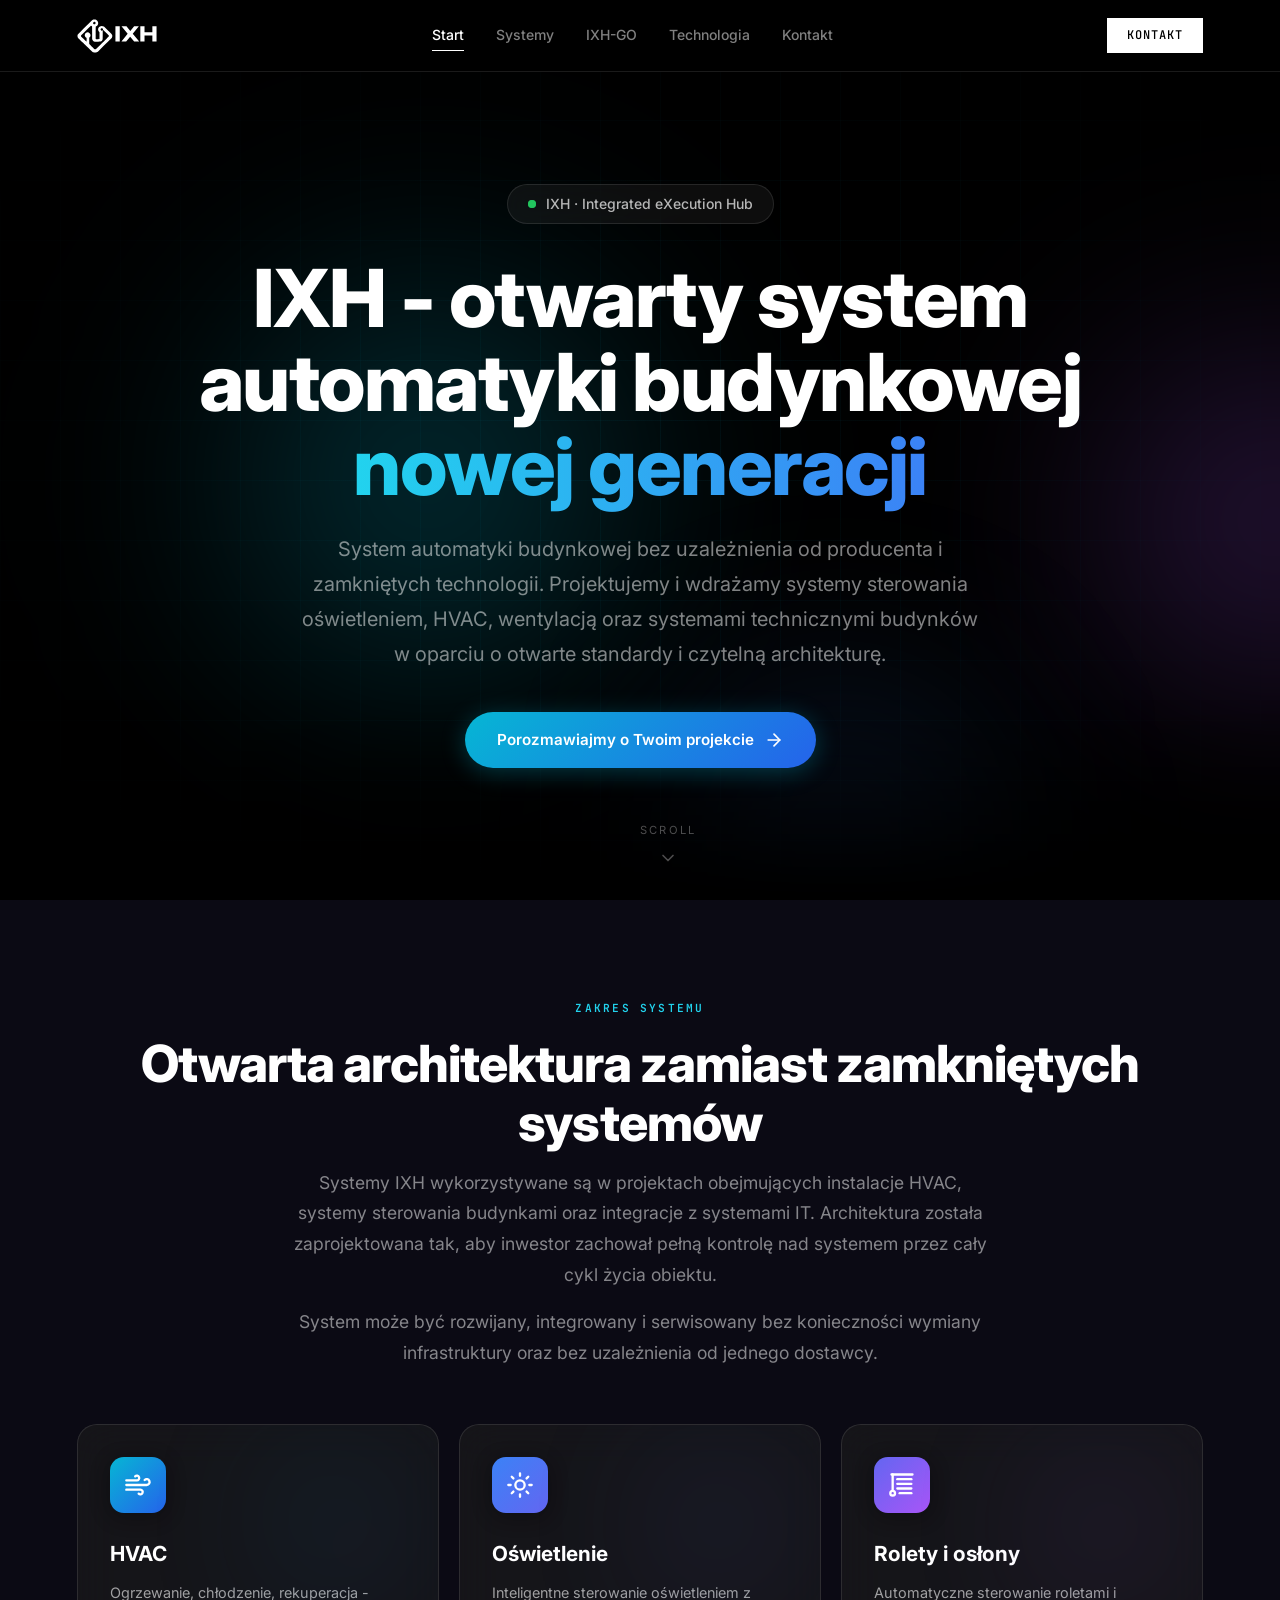
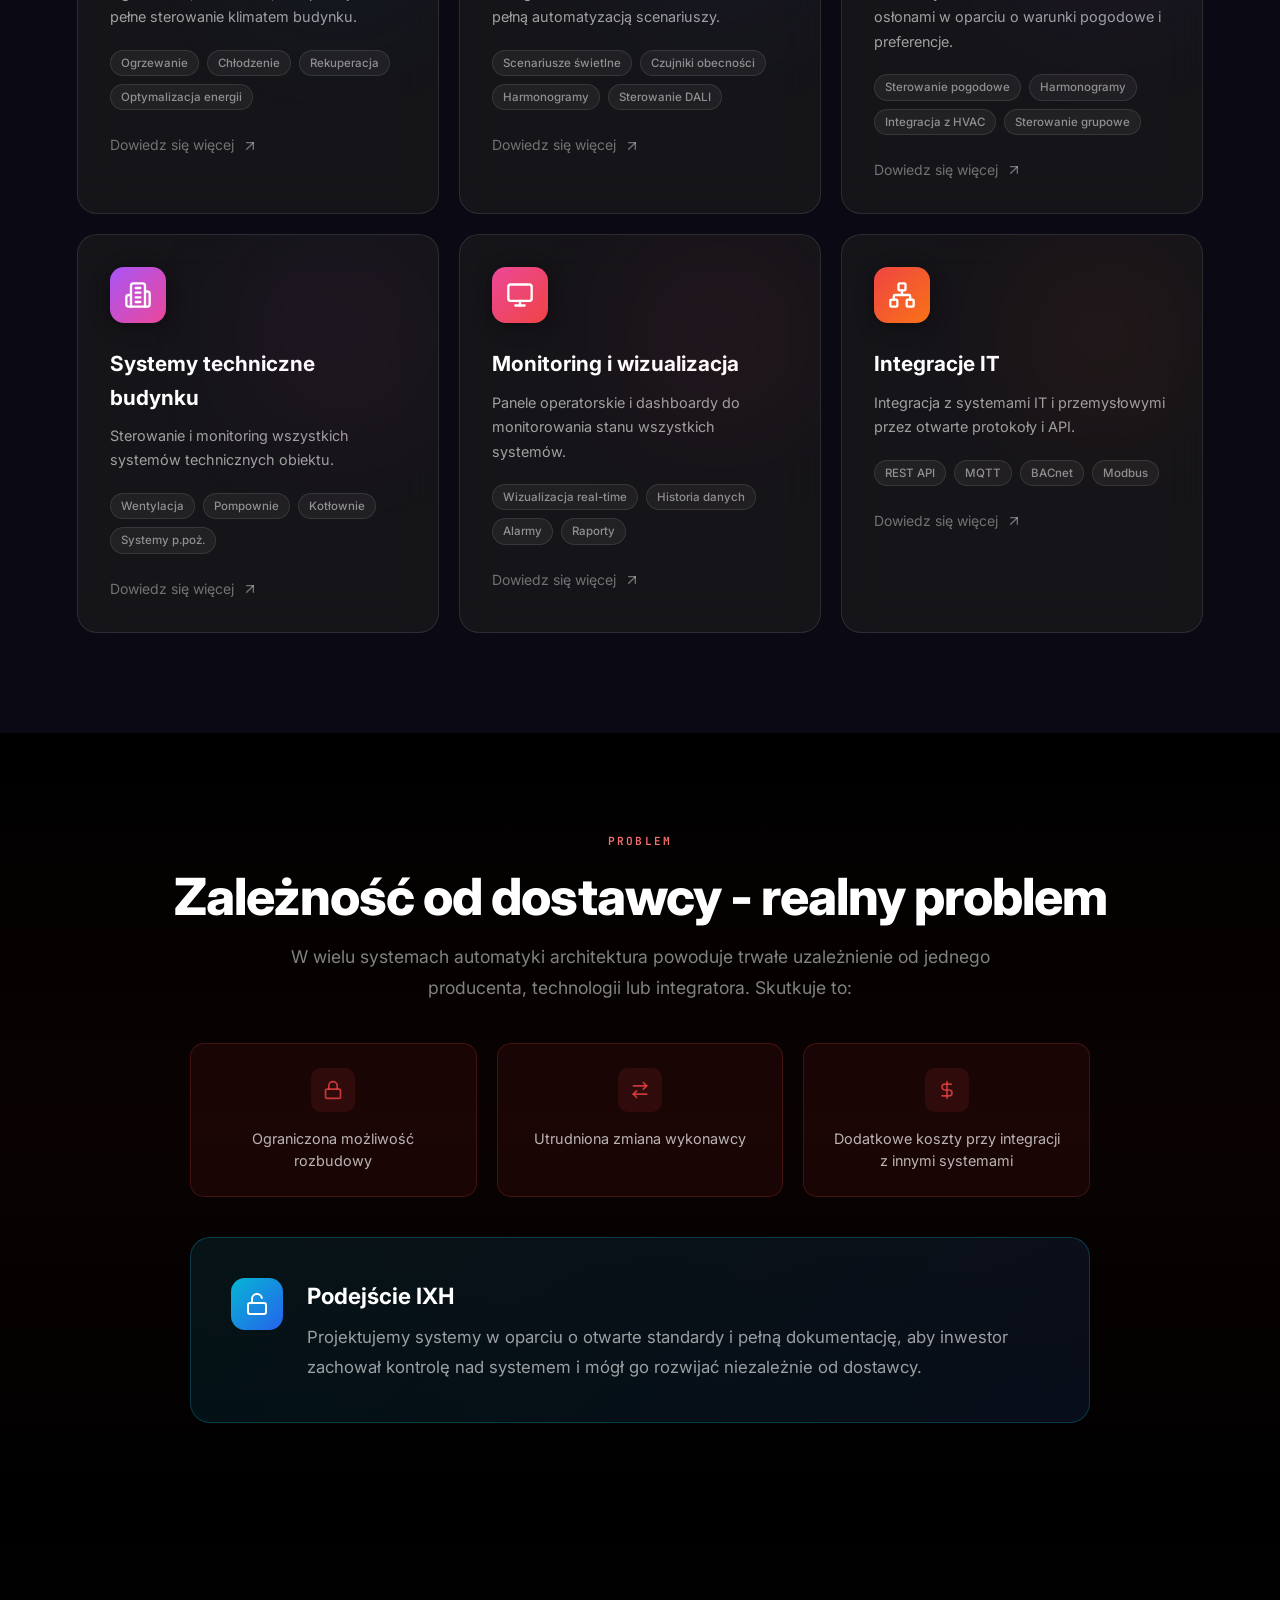
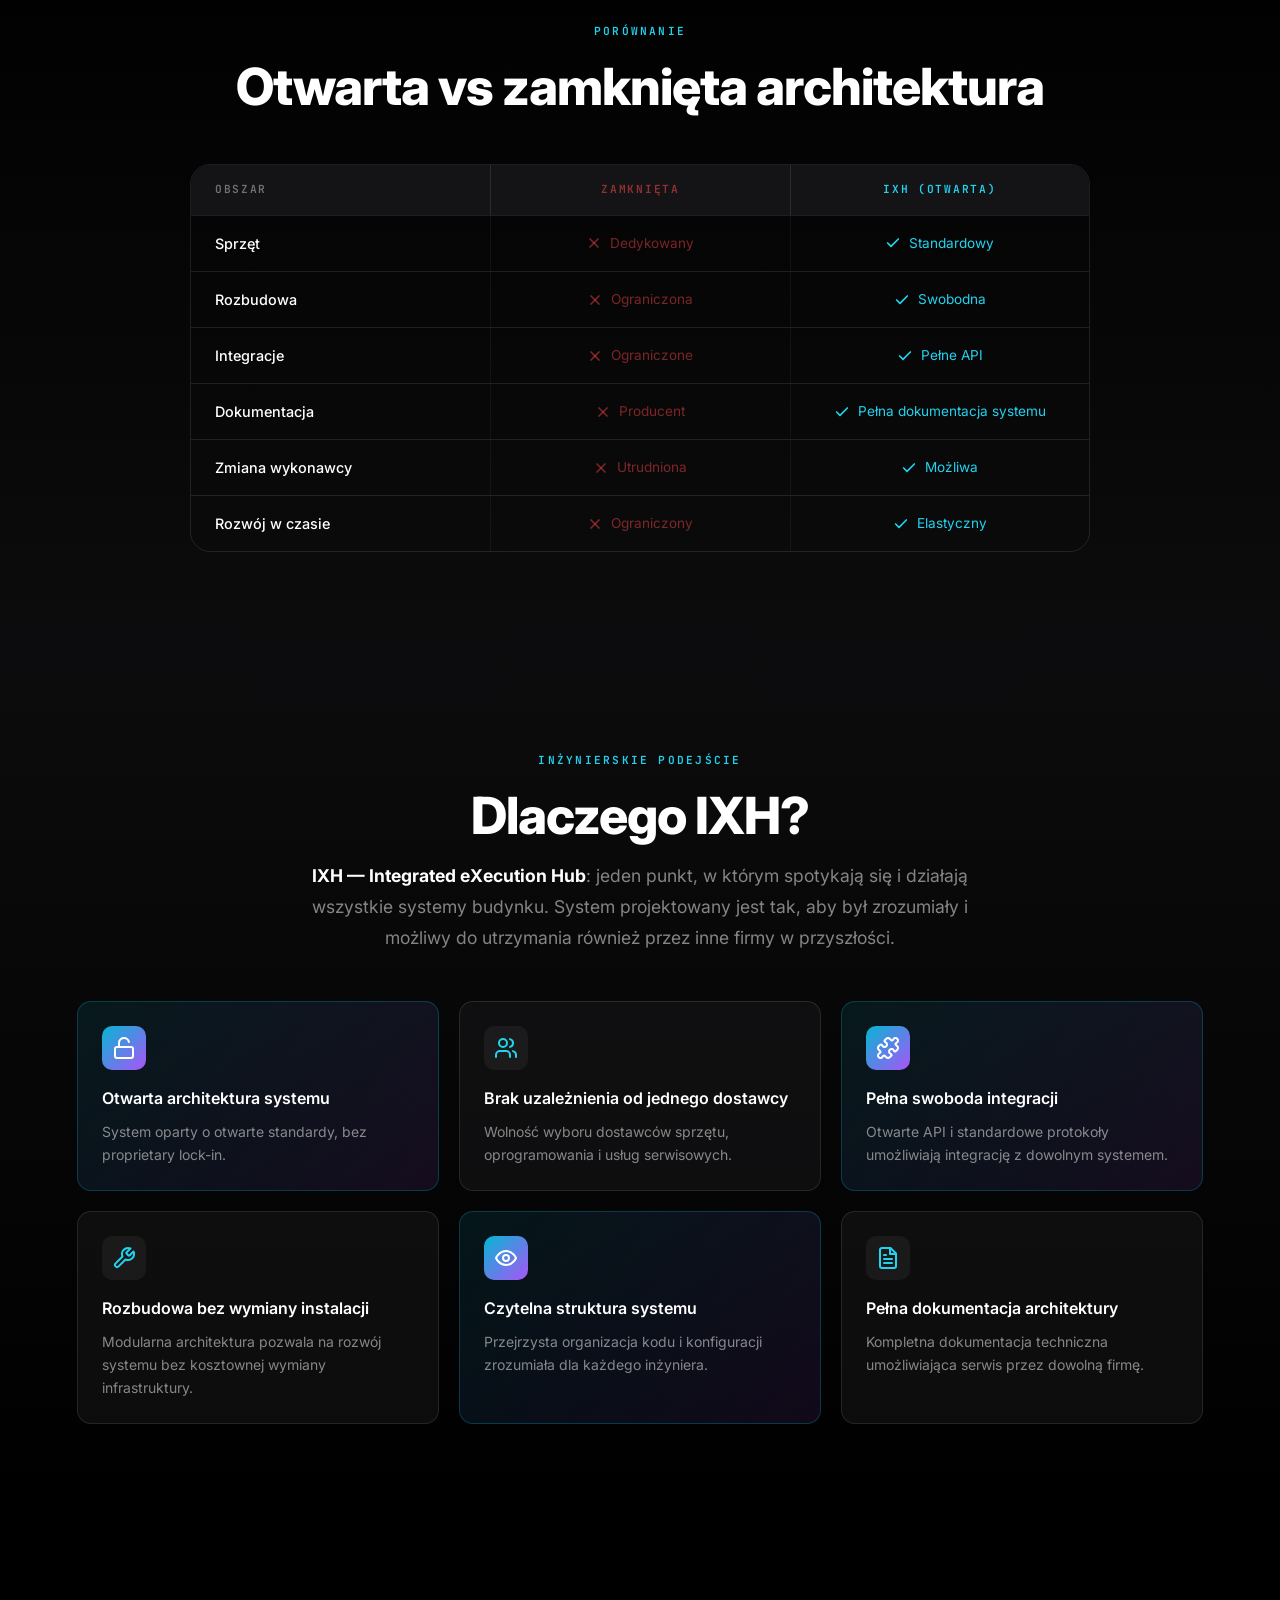
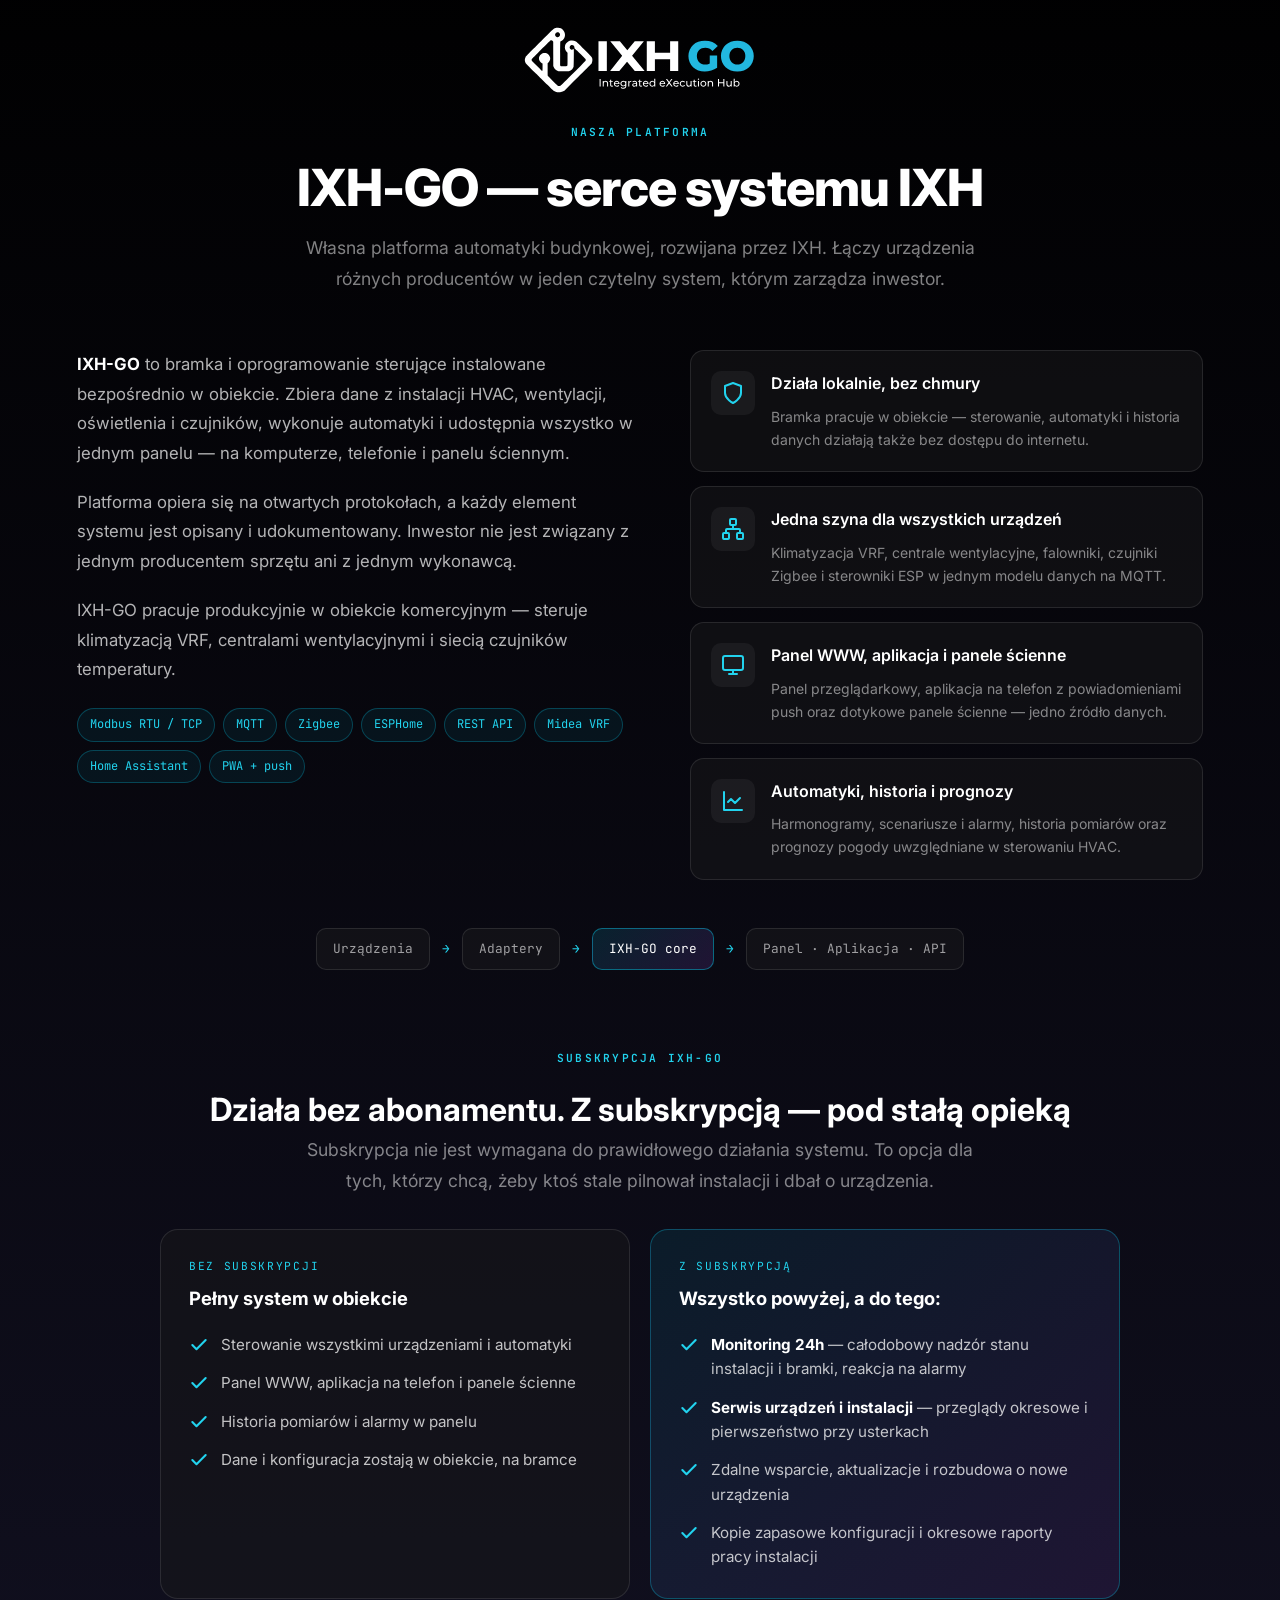
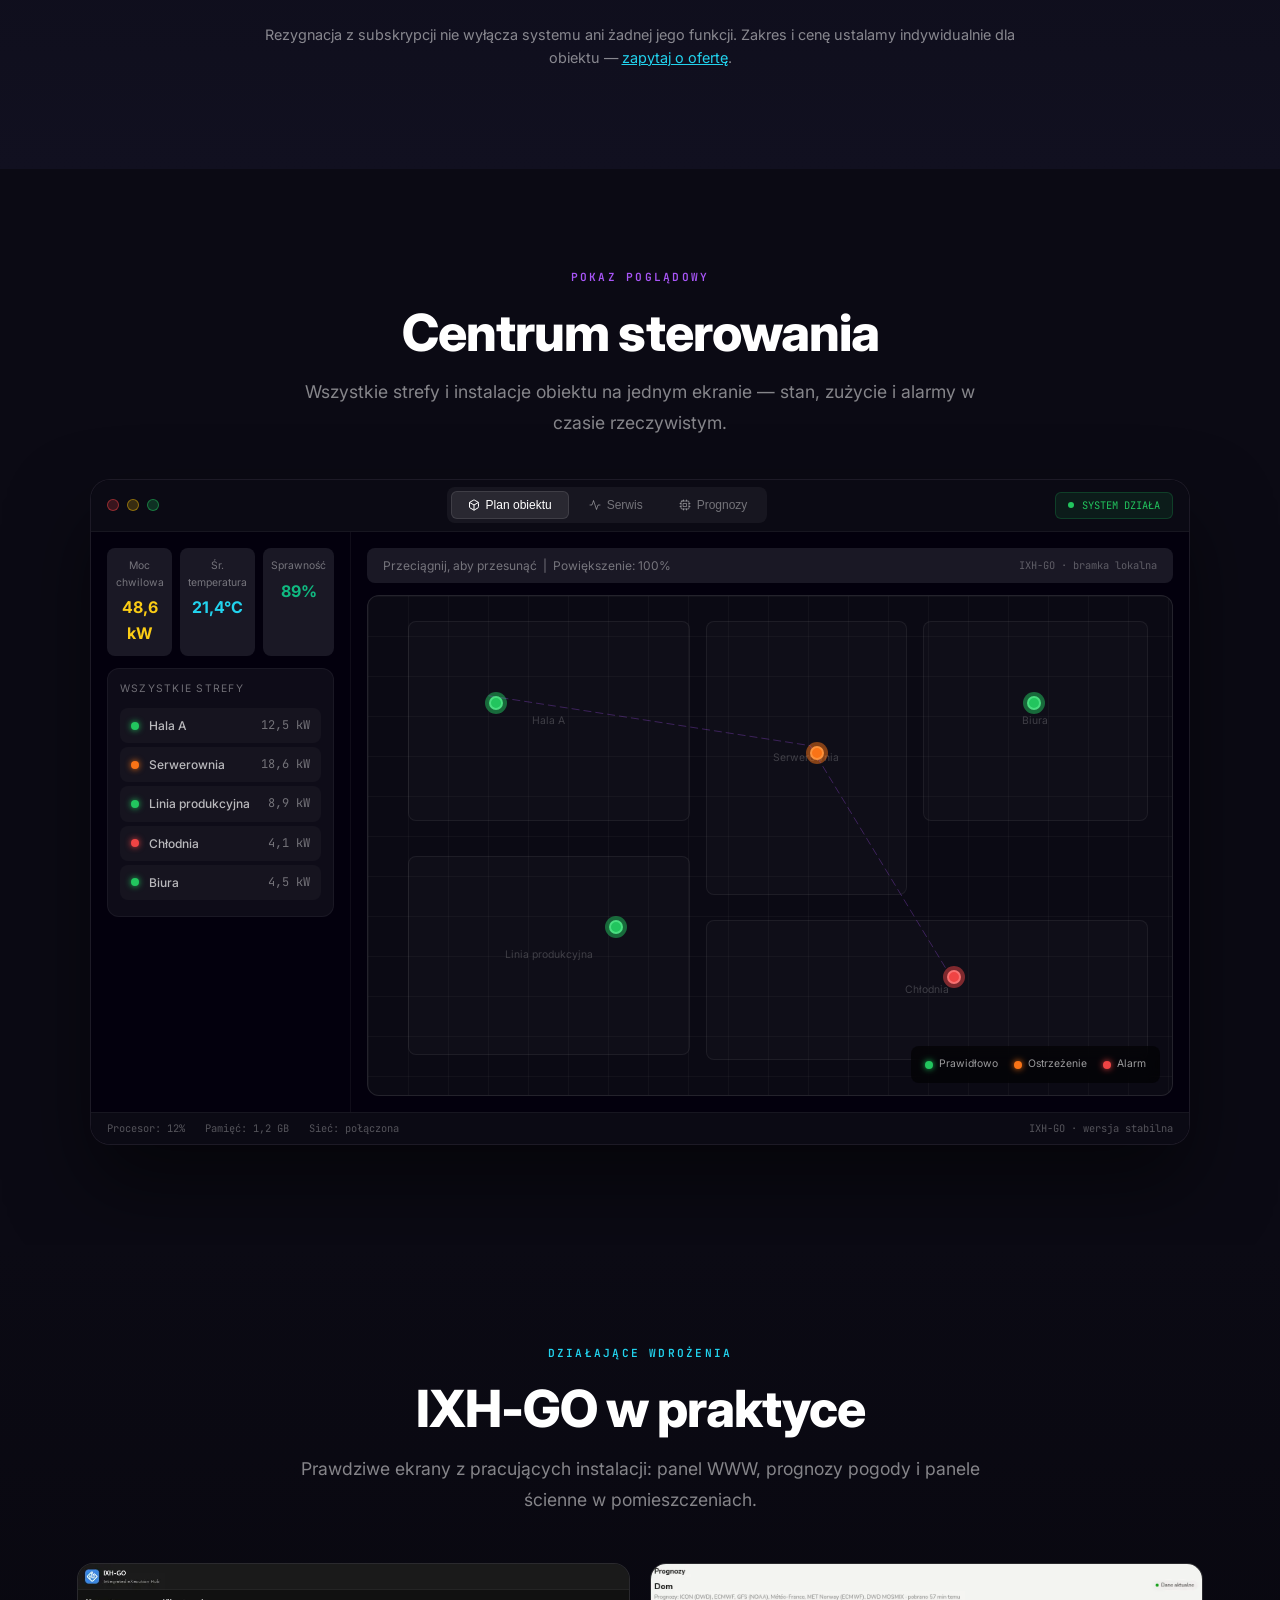
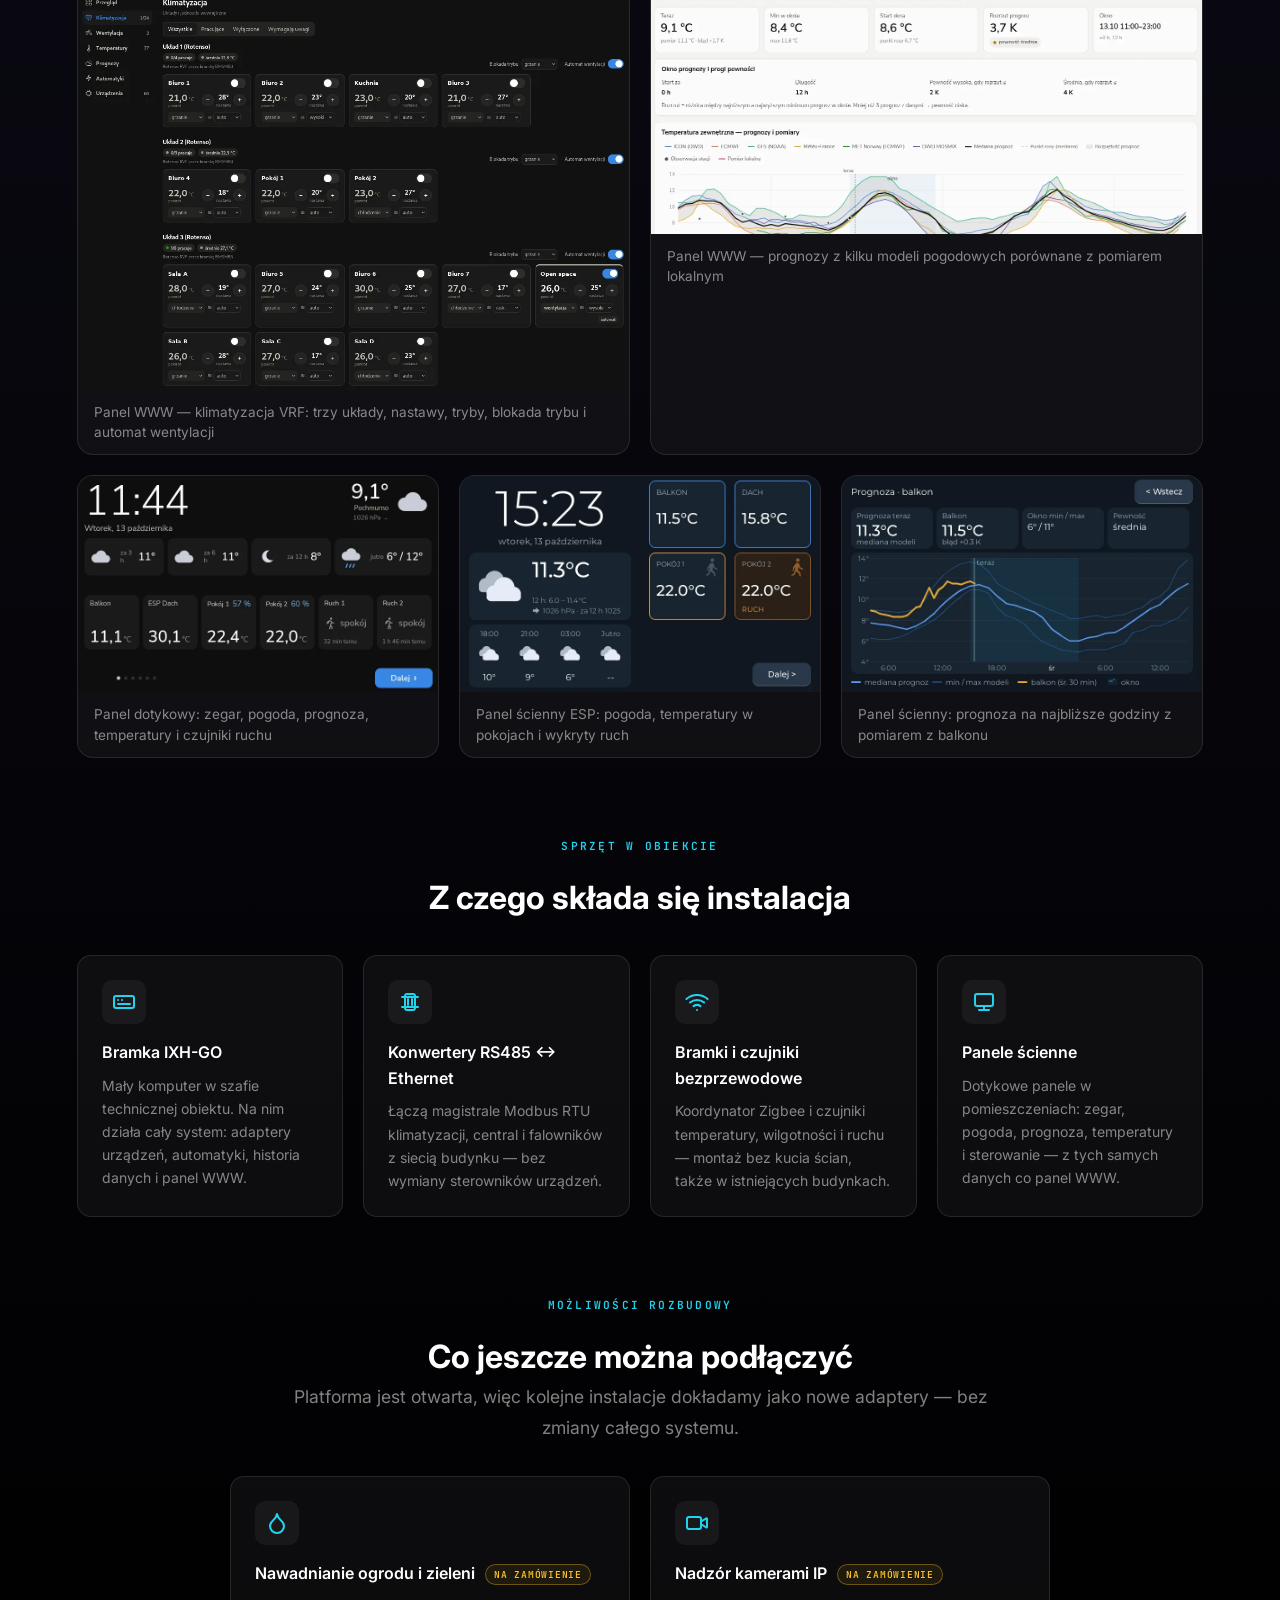
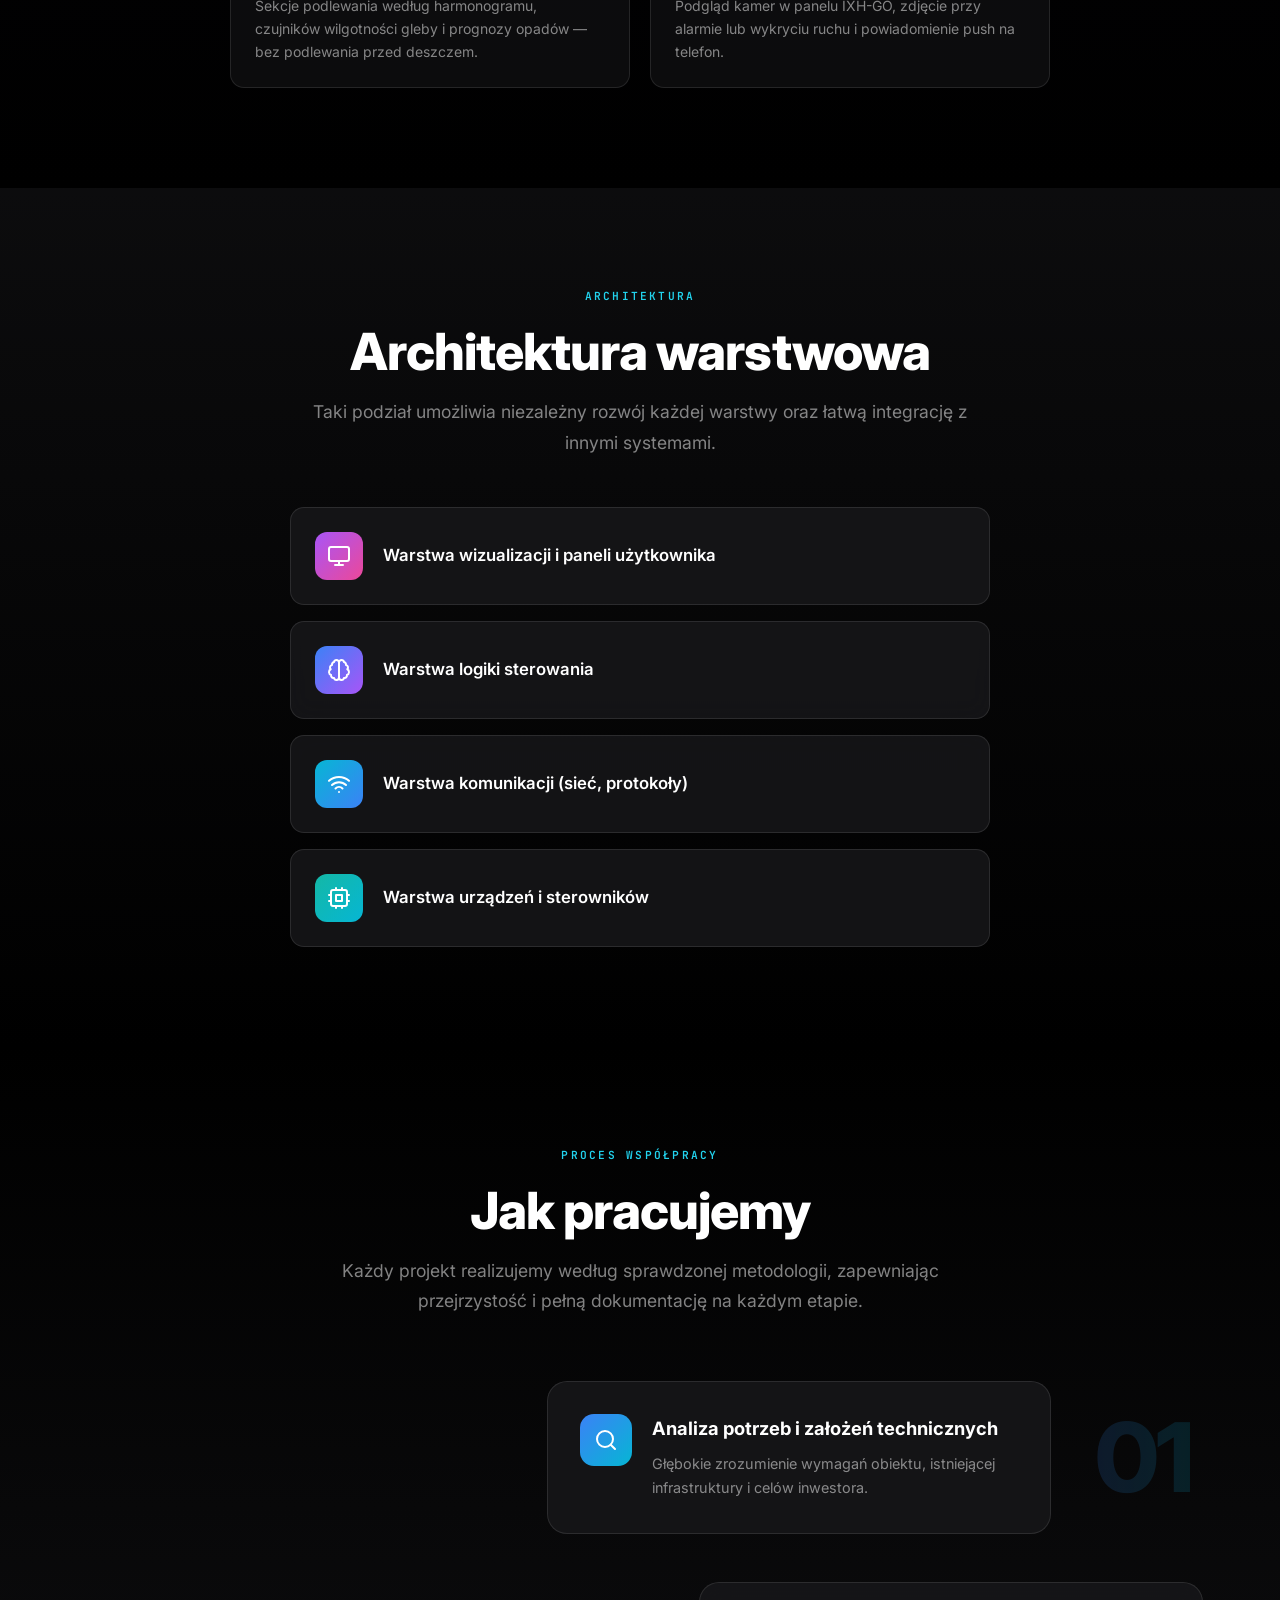
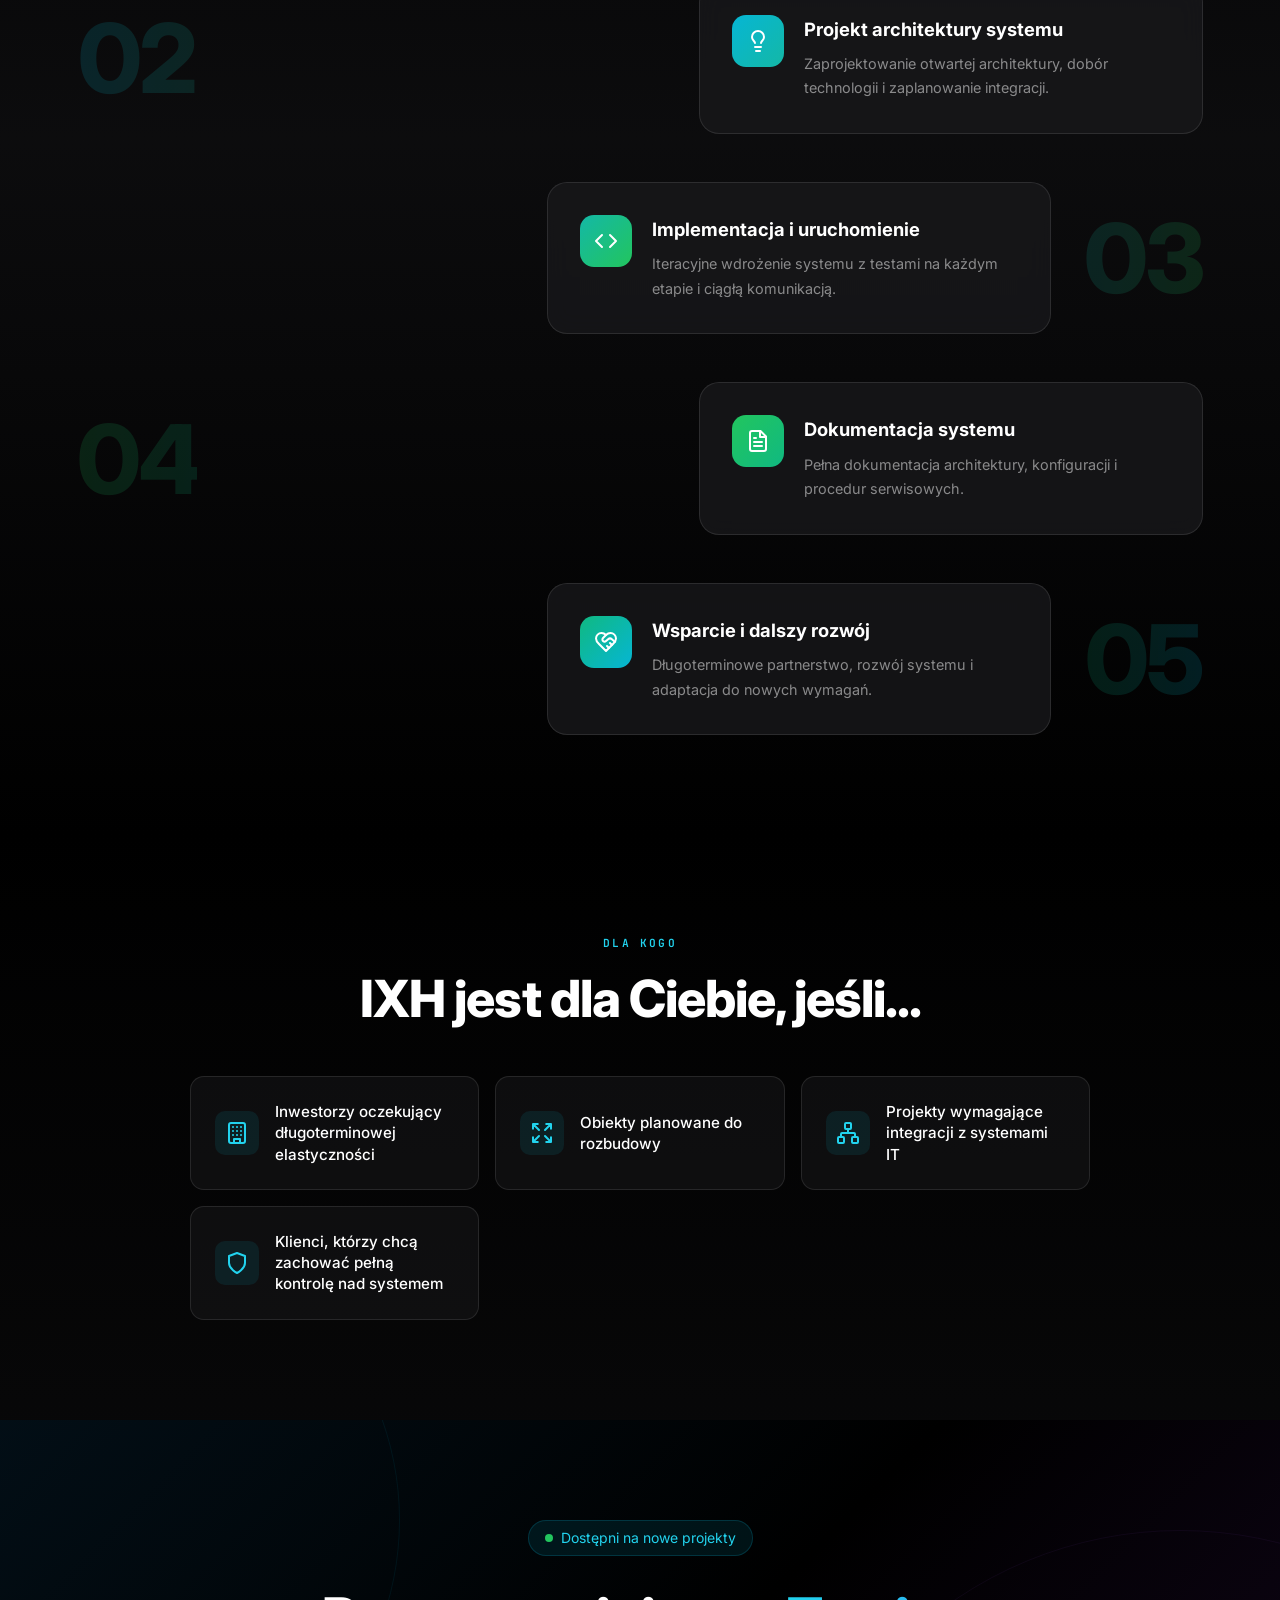
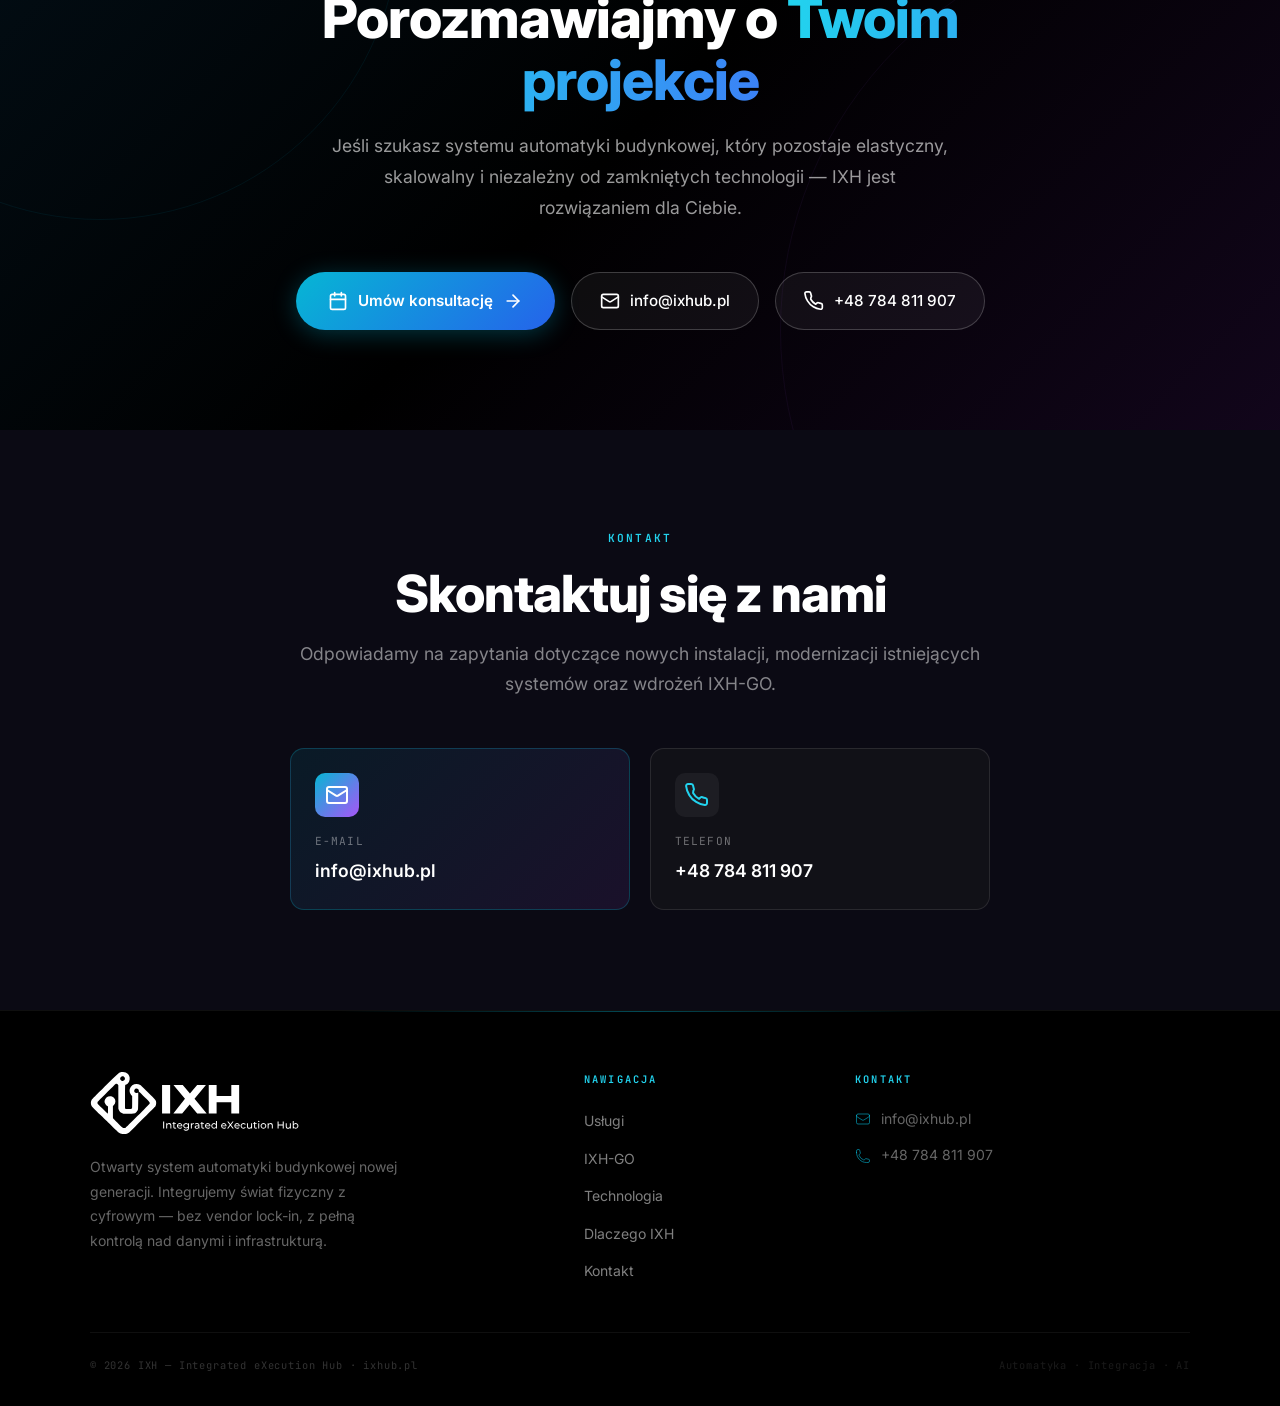
==== commit 0afdd882: "IXH-GO: opcjonalna subskrypcja (monitoring 24h, serwis urządzeń i instalacji) Subskrypcja nie jest w" ====
--- a/index.html
+++ b/index.html
@@ -410,6 +410,35 @@
       <div class="ixhgo-flow reveal">
         <span>Urządzenia</span><i>→</i><span>Adaptery</span><i>→</i><span class="core">IXH-GO core</span><i>→</i><span>Panel · Aplikacja · API</span>
       </div>
+
+      <div class="text-center reveal" style="margin:80px 0 32px">
+        <span class="mono-label">Subskrypcja IXH-GO</span>
+        <h3 class="section-h3">Działa bez abonamentu. Z subskrypcją — pod stałą opieką</h3>
+        <p class="section-sub">Subskrypcja nie jest wymagana do prawidłowego działania systemu. To opcja dla tych, którzy chcą, żeby ktoś stale pilnował instalacji i dbał o urządzenia.</p>
+      </div>
+      <div class="plans">
+        <div class="plan reveal">
+          <div class="plan-label">Bez subskrypcji</div>
+          <div class="plan-title">Pełny system w obiekcie</div>
+          <ul>
+            <li><svg class="check-icon" viewBox="0 0 24 24"><path d="M20 6 9 17l-5-5"/></svg><span>Sterowanie wszystkimi urządzeniami i automatyki</span></li>
+            <li><svg class="check-icon" viewBox="0 0 24 24"><path d="M20 6 9 17l-5-5"/></svg><span>Panel WWW, aplikacja na telefon i panele ścienne</span></li>
+            <li><svg class="check-icon" viewBox="0 0 24 24"><path d="M20 6 9 17l-5-5"/></svg><span>Historia pomiarów i alarmy w panelu</span></li>
+            <li><svg class="check-icon" viewBox="0 0 24 24"><path d="M20 6 9 17l-5-5"/></svg><span>Dane i konfiguracja zostają w obiekcie, na bramce</span></li>
+          </ul>
+        </div>
+        <div class="plan featured reveal">
+          <div class="plan-label">Z subskrypcją</div>
+          <div class="plan-title">Wszystko powyżej, a do tego:</div>
+          <ul>
+            <li><svg class="check-icon" viewBox="0 0 24 24"><path d="M20 6 9 17l-5-5"/></svg><span><strong>Monitoring 24h</strong> — całodobowy nadzór stanu instalacji i bramki, reakcja na alarmy</span></li>
+            <li><svg class="check-icon" viewBox="0 0 24 24"><path d="M20 6 9 17l-5-5"/></svg><span><strong>Serwis urządzeń i instalacji</strong> — przeglądy okresowe i pierwszeństwo przy usterkach</span></li>
+            <li><svg class="check-icon" viewBox="0 0 24 24"><path d="M20 6 9 17l-5-5"/></svg><span>Zdalne wsparcie, aktualizacje i rozbudowa o nowe urządzenia</span></li>
+            <li><svg class="check-icon" viewBox="0 0 24 24"><path d="M20 6 9 17l-5-5"/></svg><span>Kopie zapasowe konfiguracji i okresowe raporty pracy instalacji</span></li>
+          </ul>
+        </div>
+      </div>
+      <p class="plan-note reveal">Rezygnacja z subskrypcji nie wyłącza systemu ani żadnej jego funkcji. Zakres i cenę ustalamy indywidualnie dla obiektu — <a href="#contact">zapytaj o ofertę</a>.</p>
     </div>
   </section>
 
--- a/assets/style.css
+++ b/assets/style.css
@@ -803,3 +803,17 @@
 .hw-grid { grid-template-columns: repeat(2, 1fr); }
 @media (min-width: 1100px) { .hw-grid { grid-template-columns: repeat(4, 1fr); } }
 @media (max-width: 640px) { .hw-grid { grid-template-columns: 1fr; } }
+
+/* ── SUBSKRYPCJA ── */
+.plans { display: grid; grid-template-columns: 1fr 1fr; gap: 20px; max-width: 960px; margin: 0 auto; }
+.plan { border: 1px solid var(--w10); border-radius: 18px; padding: 28px; background: rgba(24,24,27,.5); }
+.plan.featured { border-color: rgba(6,182,212,.35); background: linear-gradient(135deg, rgba(6,182,212,.1), rgba(168,85,247,.1)); }
+.plan-label { font-family: 'JetBrains Mono', monospace; font-size: .7rem; letter-spacing: .15em; text-transform: uppercase; color: var(--cyan4); margin-bottom: 8px; }
+.plan-title { font-size: 1.15rem; font-weight: 700; color: #fff; margin-bottom: 20px; }
+.plan ul { list-style: none; display: grid; gap: 14px; }
+.plan li { display: flex; gap: 12px; align-items: flex-start; color: rgba(255,255,255,.75); font-size: .95rem; line-height: 1.6; }
+.plan li strong { color: #fff; }
+.plan .check-icon { width: 20px; height: 20px; margin-top: 2px; }
+.plan-note { max-width: 760px; margin: 24px auto 0; text-align: center; font-size: .9rem; color: var(--w50); }
+.plan-note a { color: var(--cyan4); }
+@media (max-width: 768px) { .plans { grid-template-columns: 1fr; } }
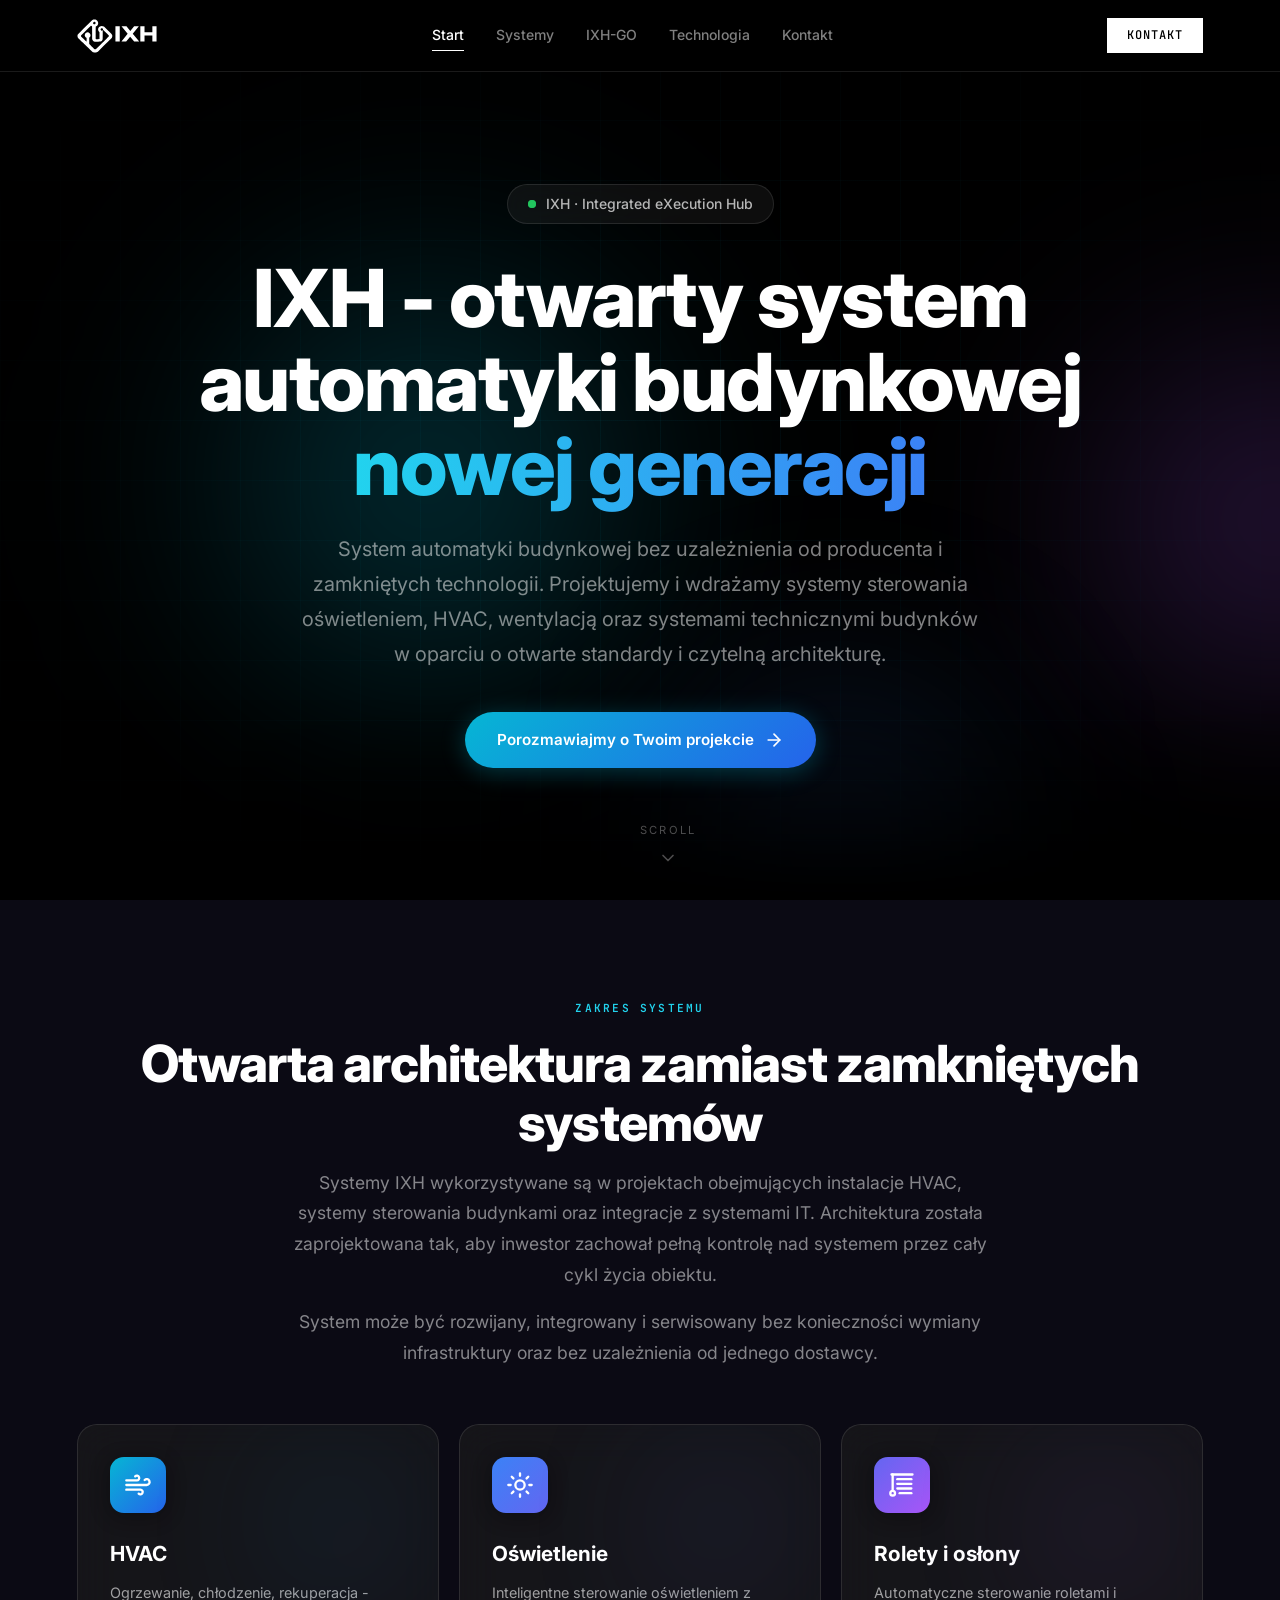
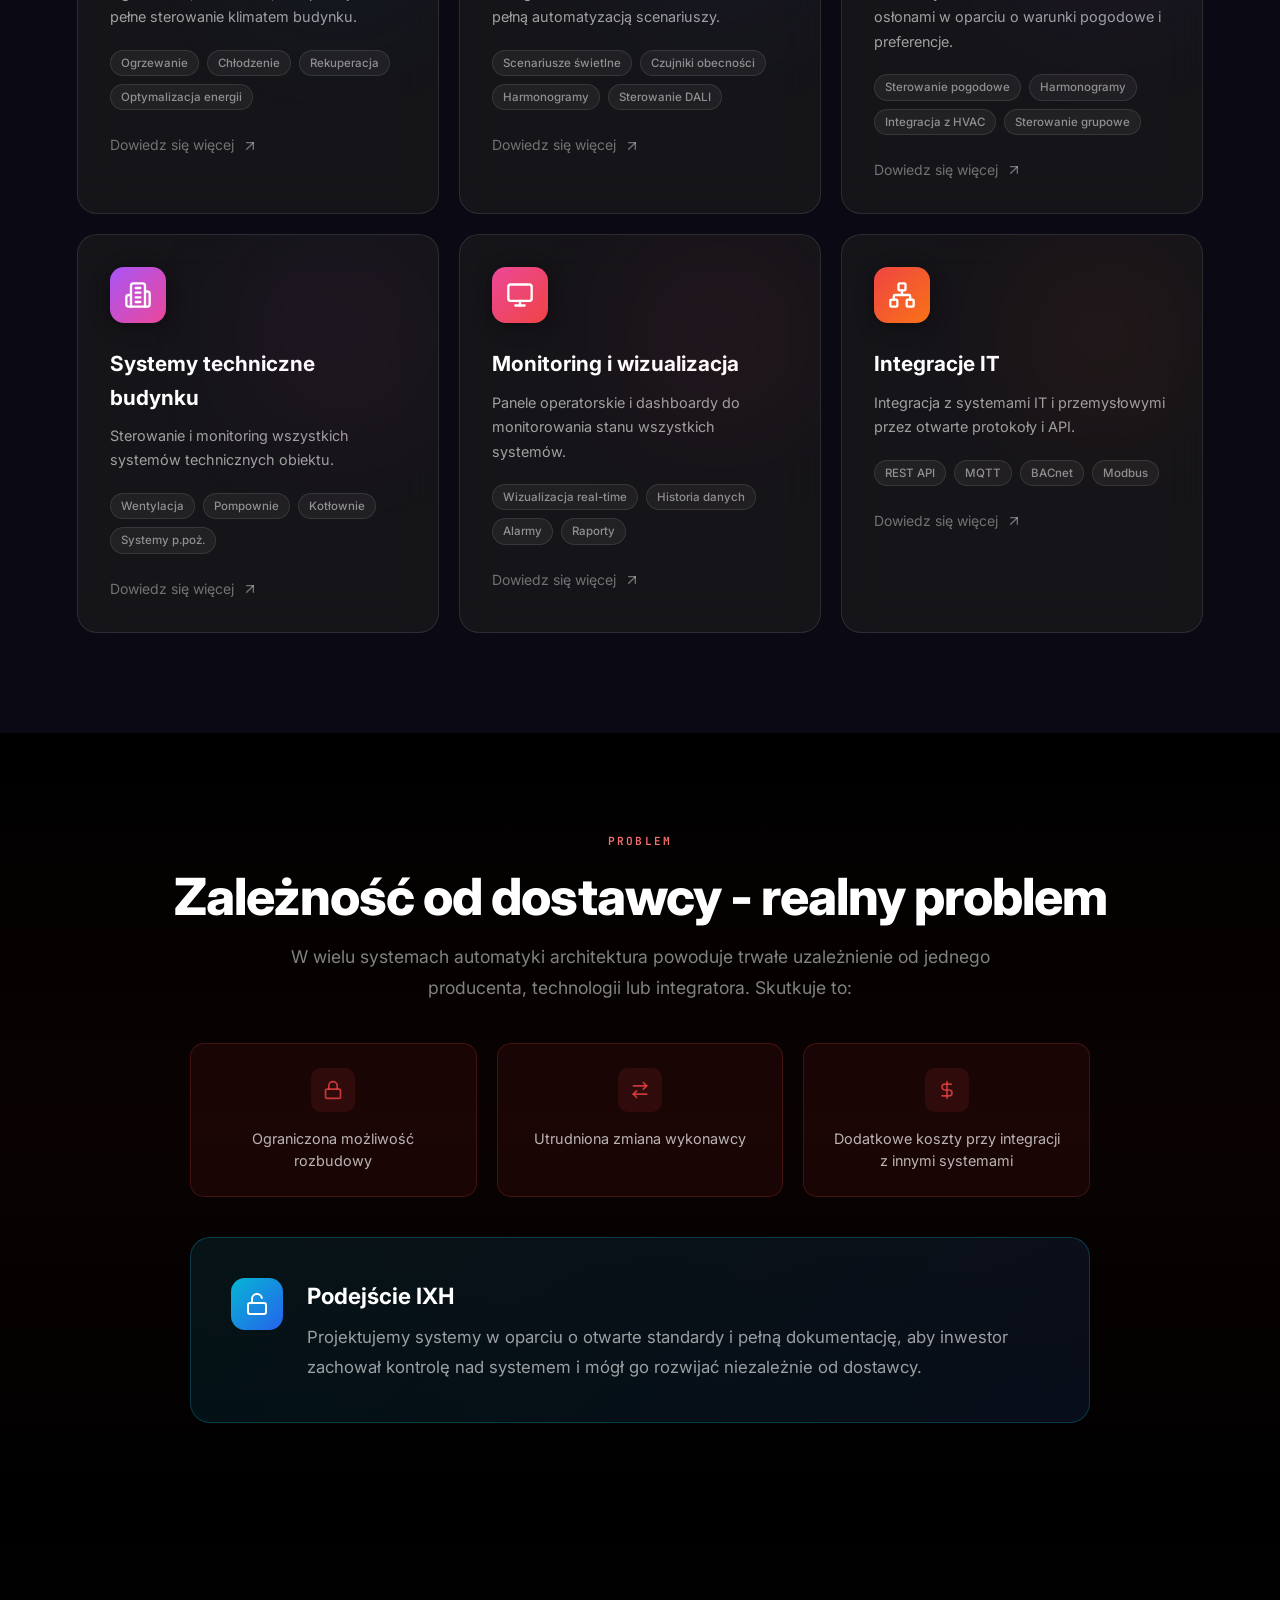
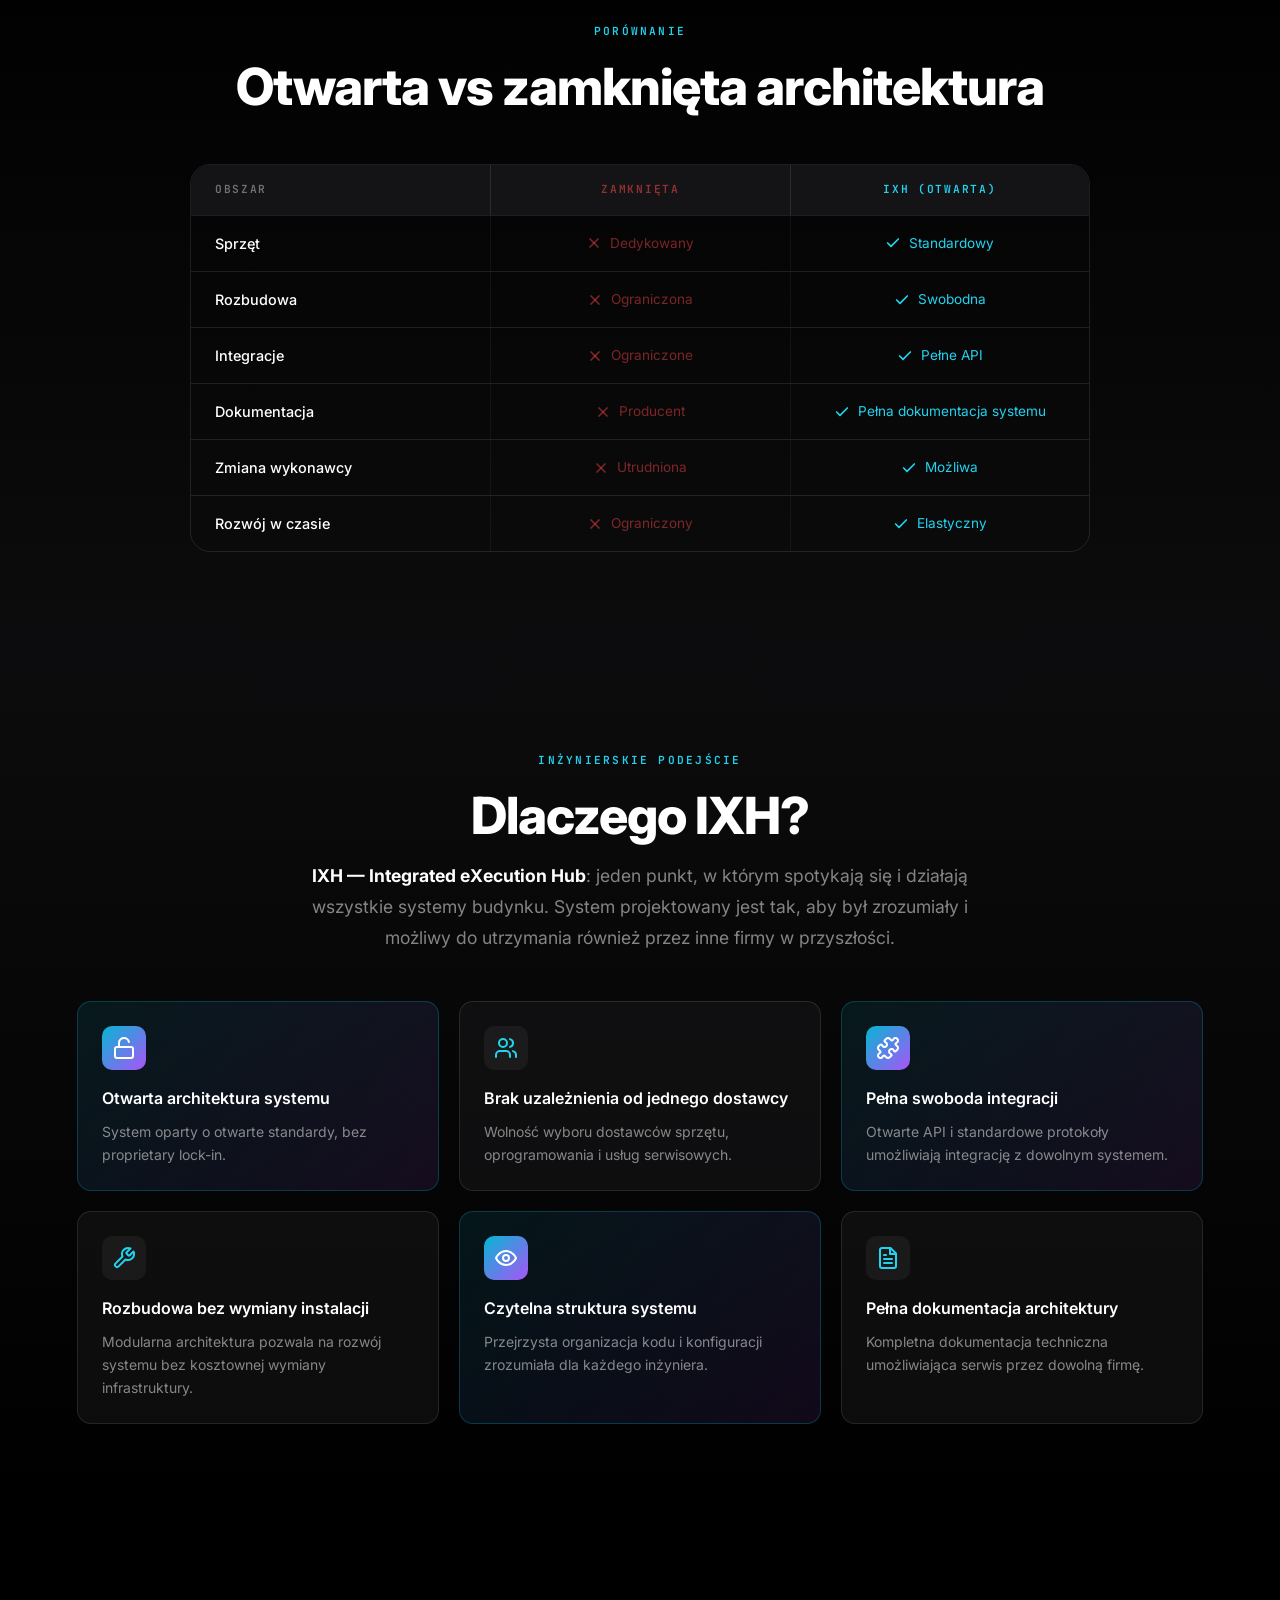
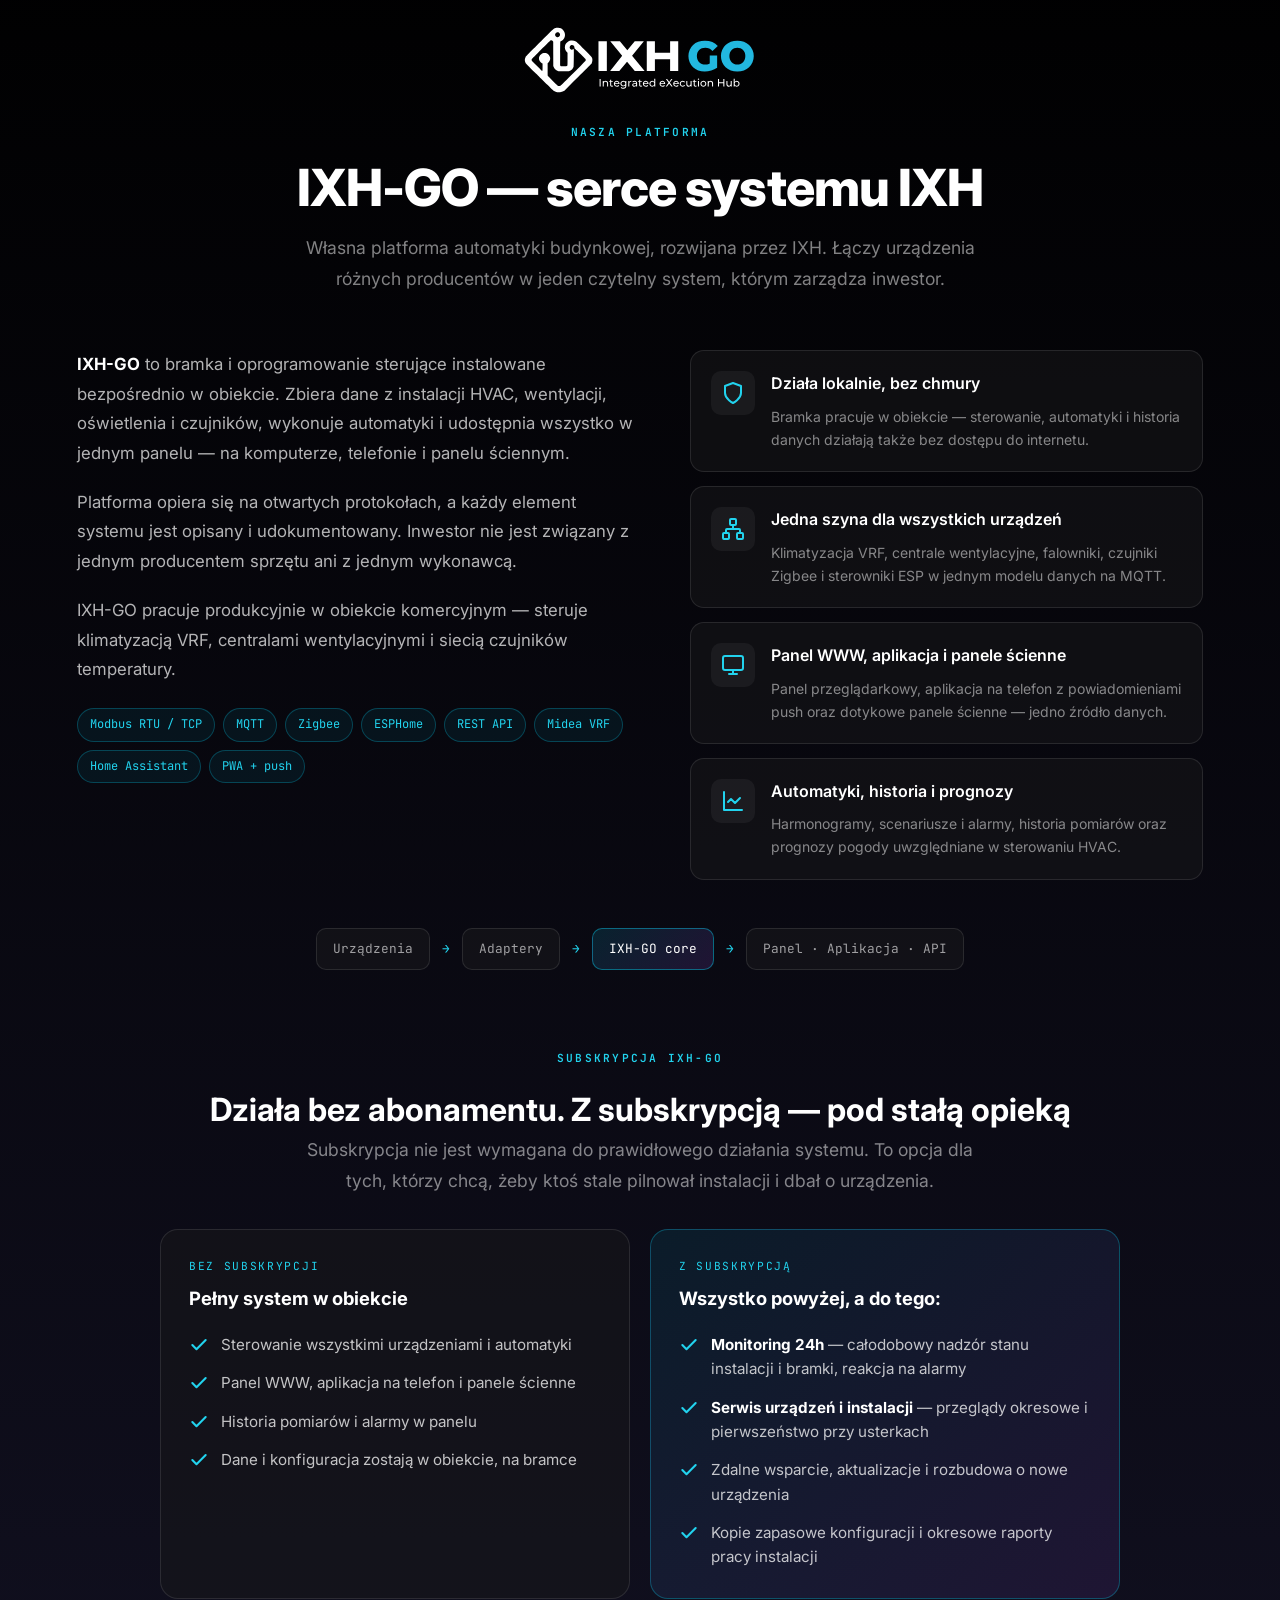
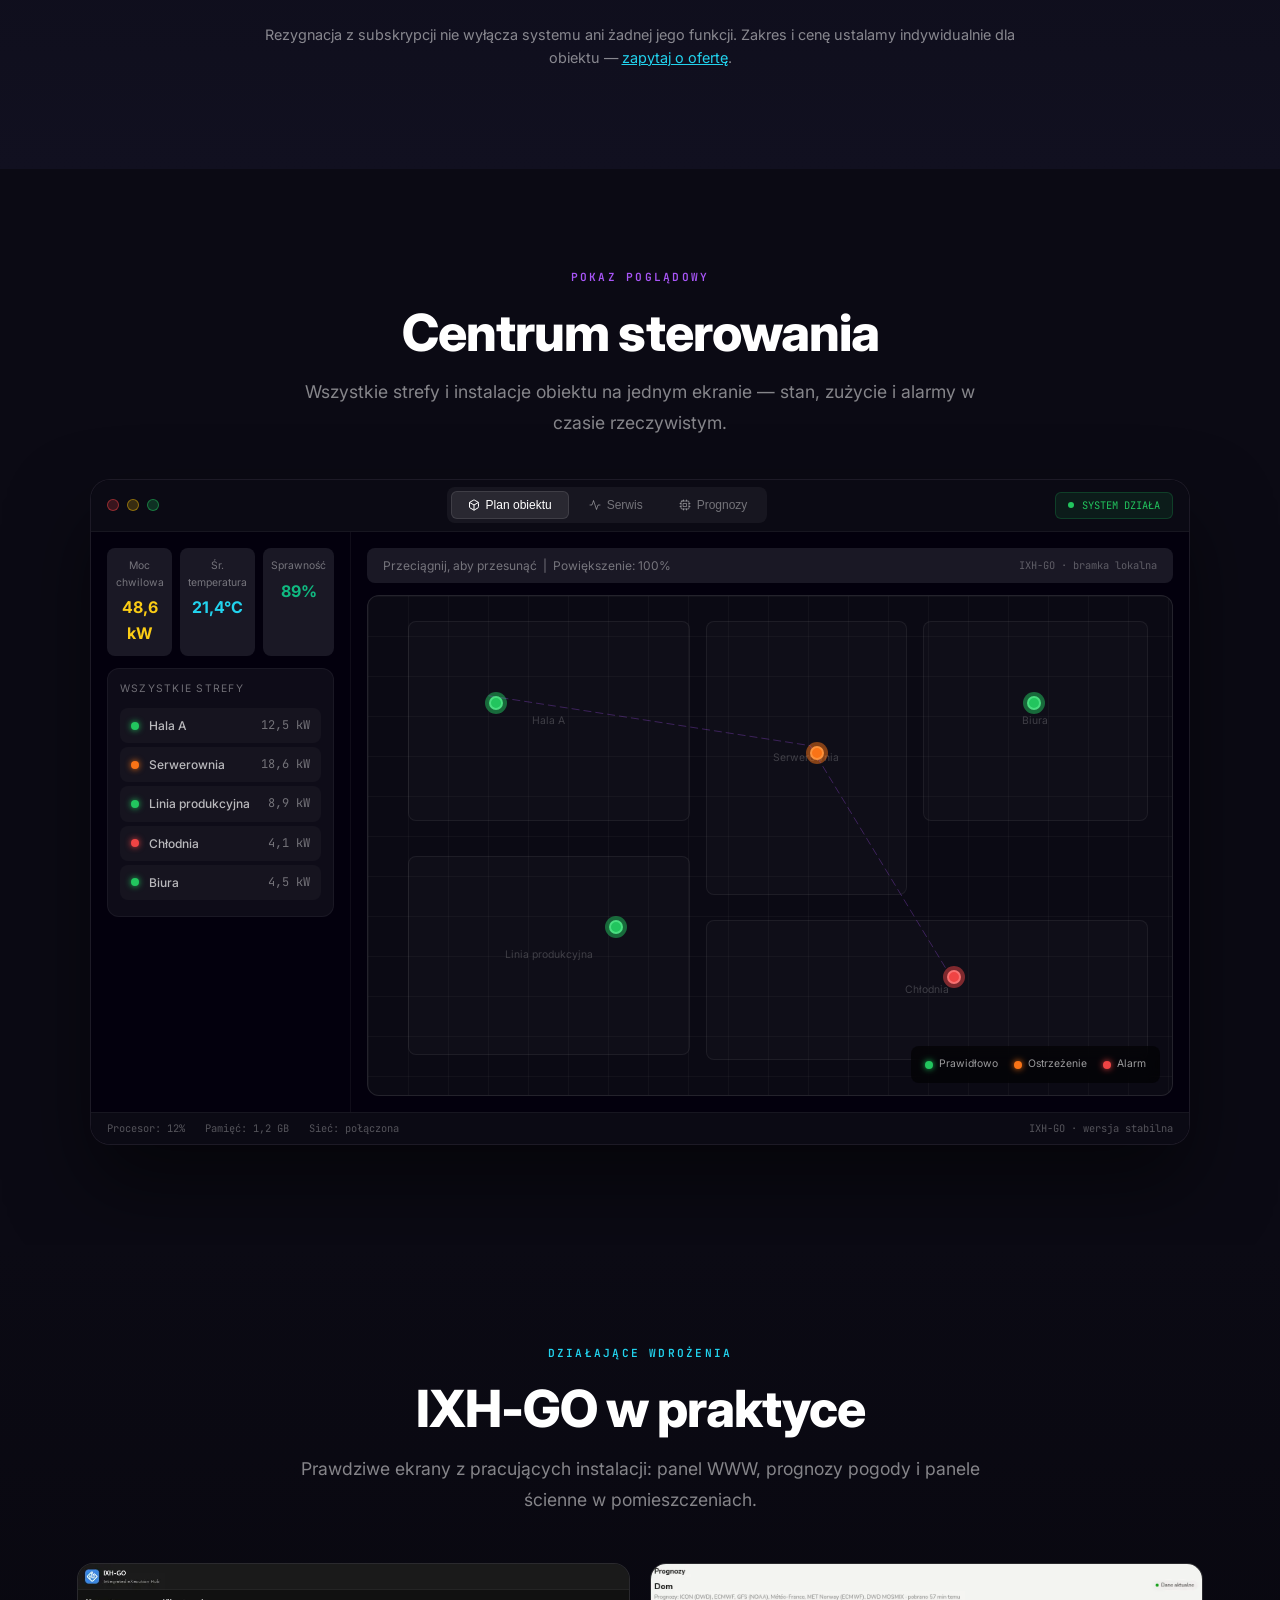
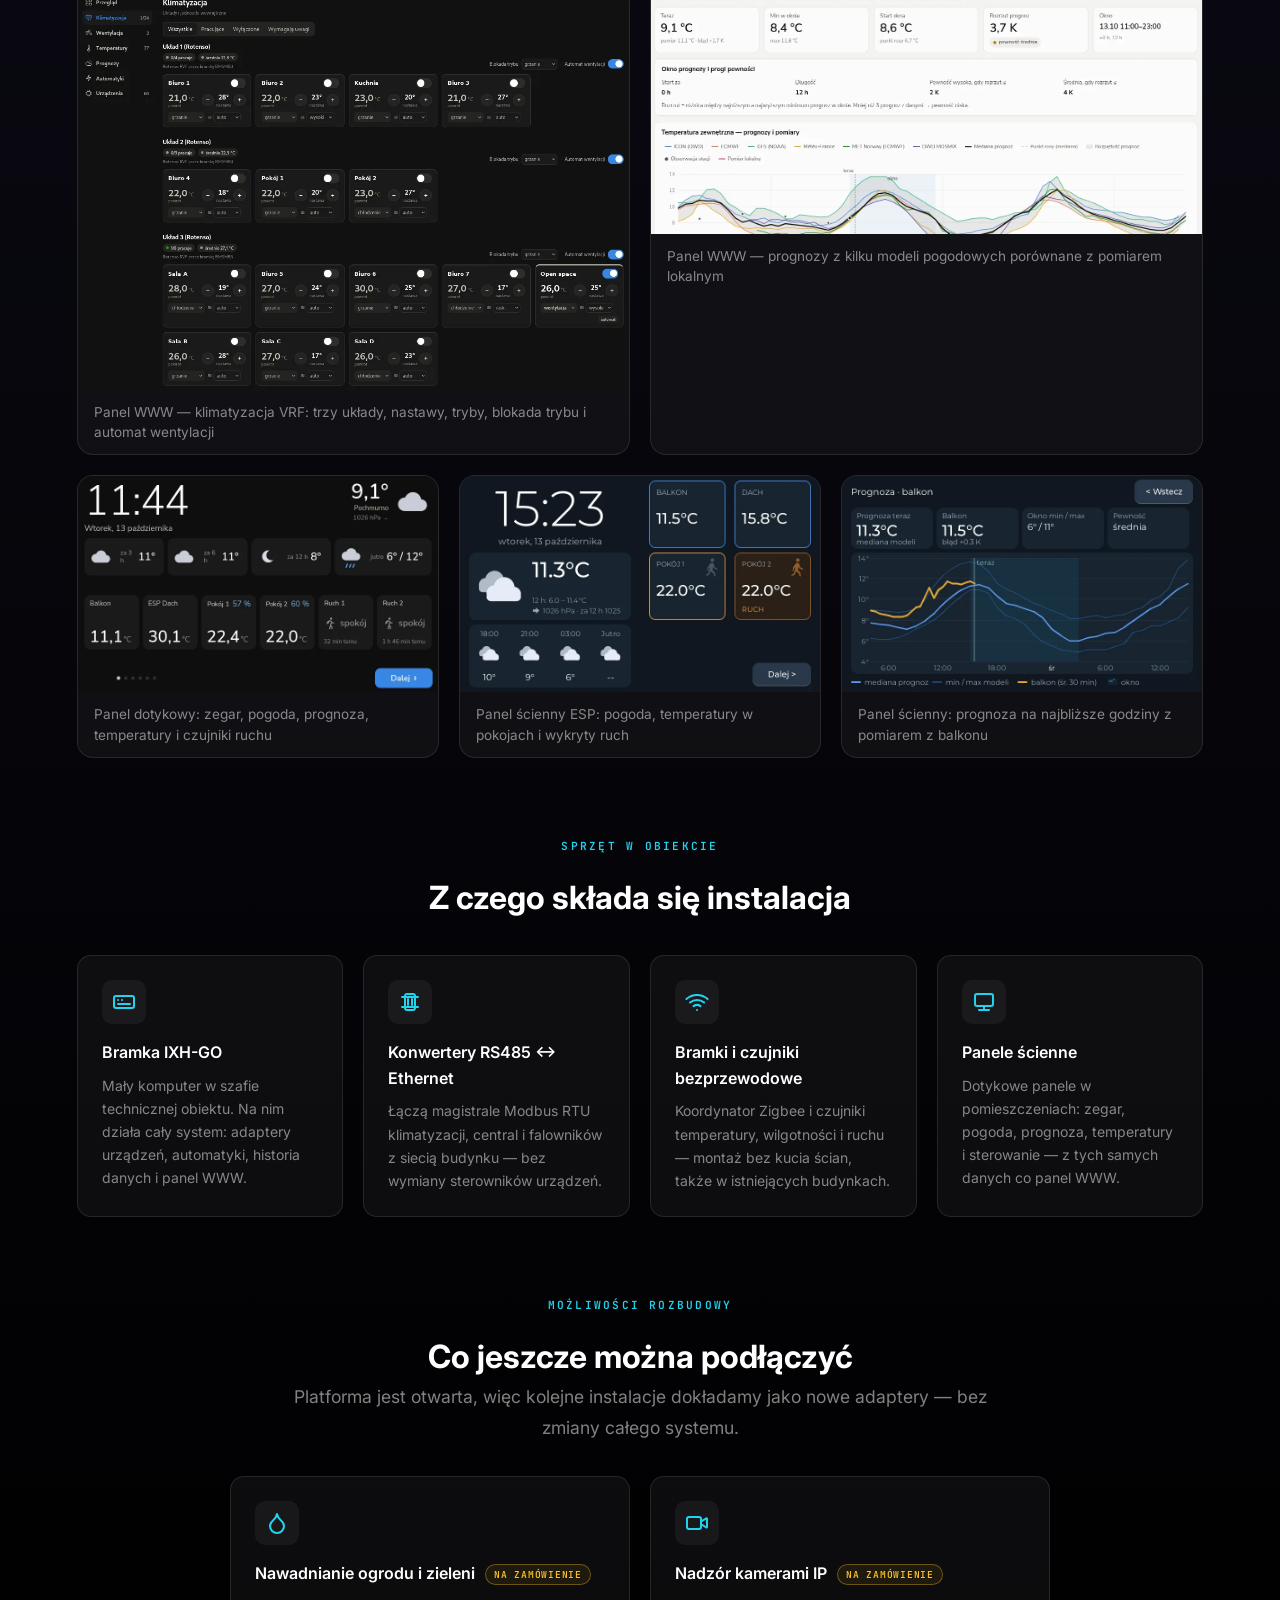
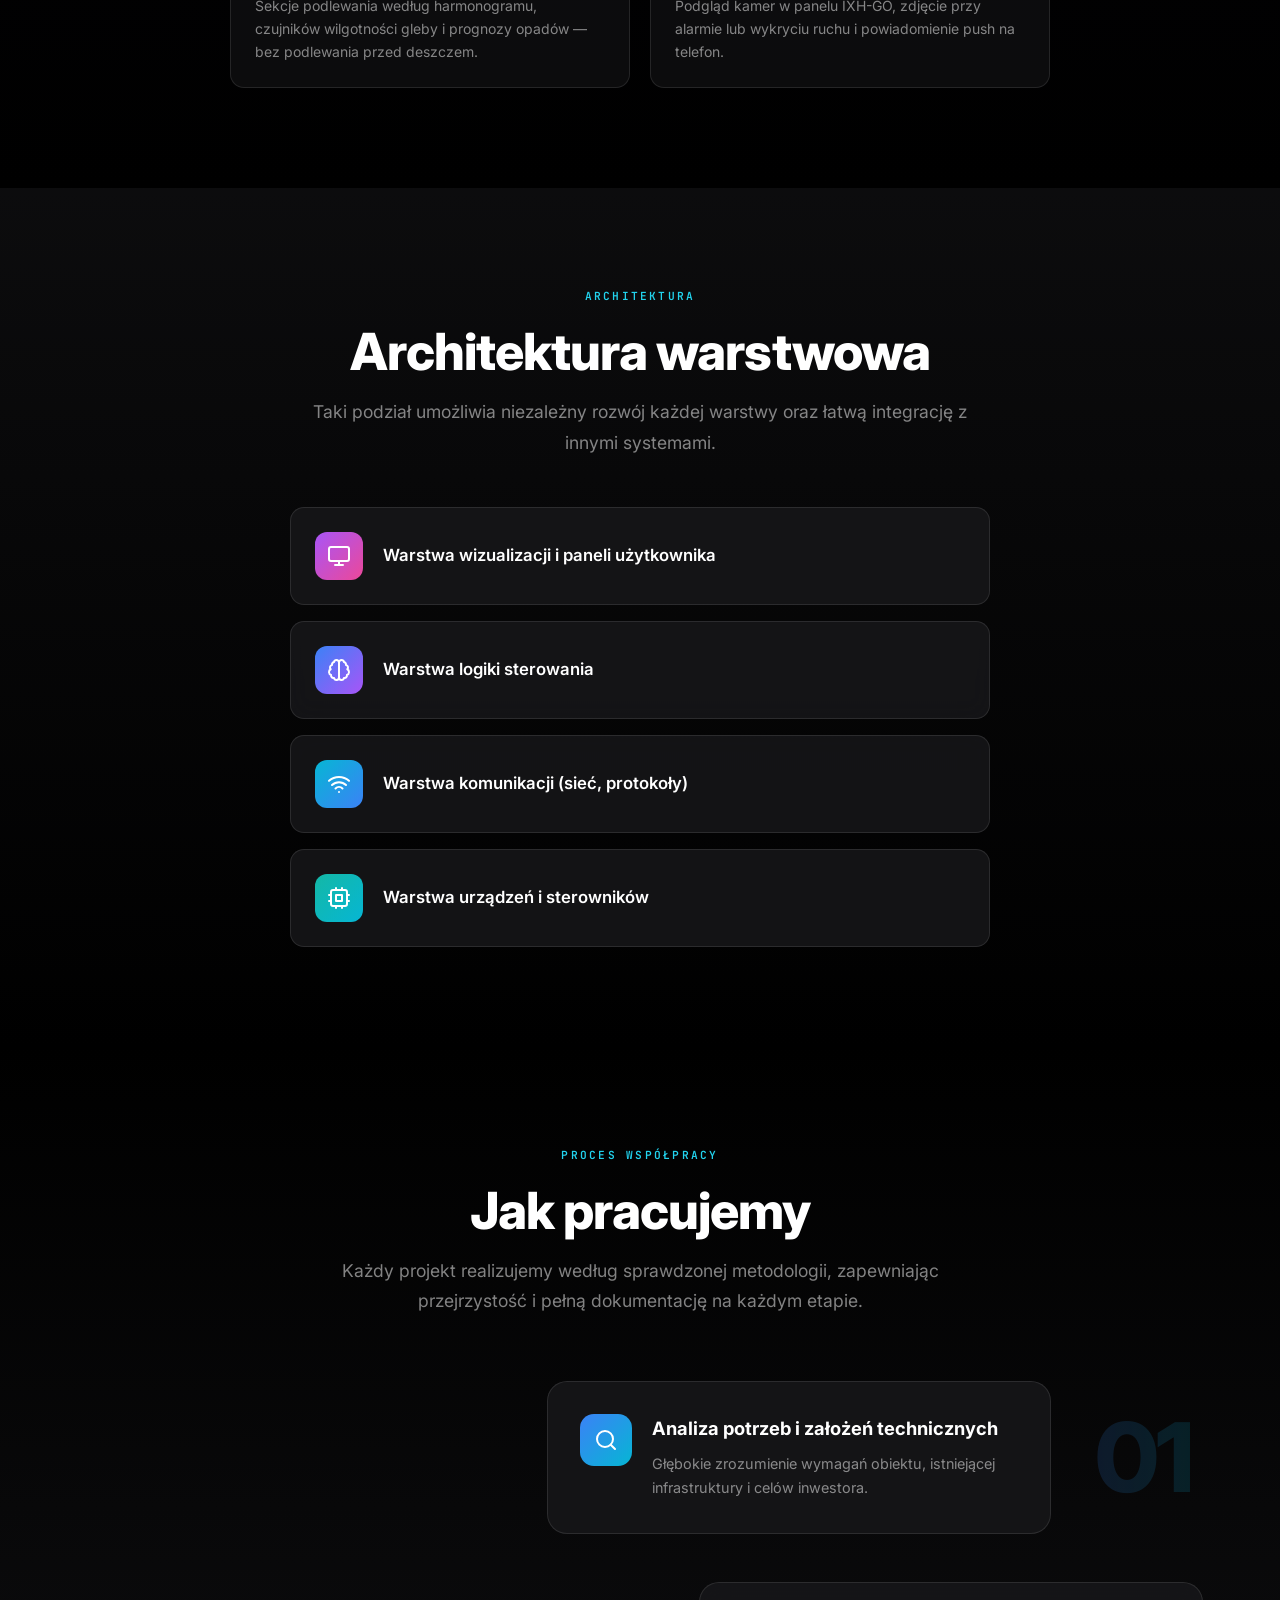
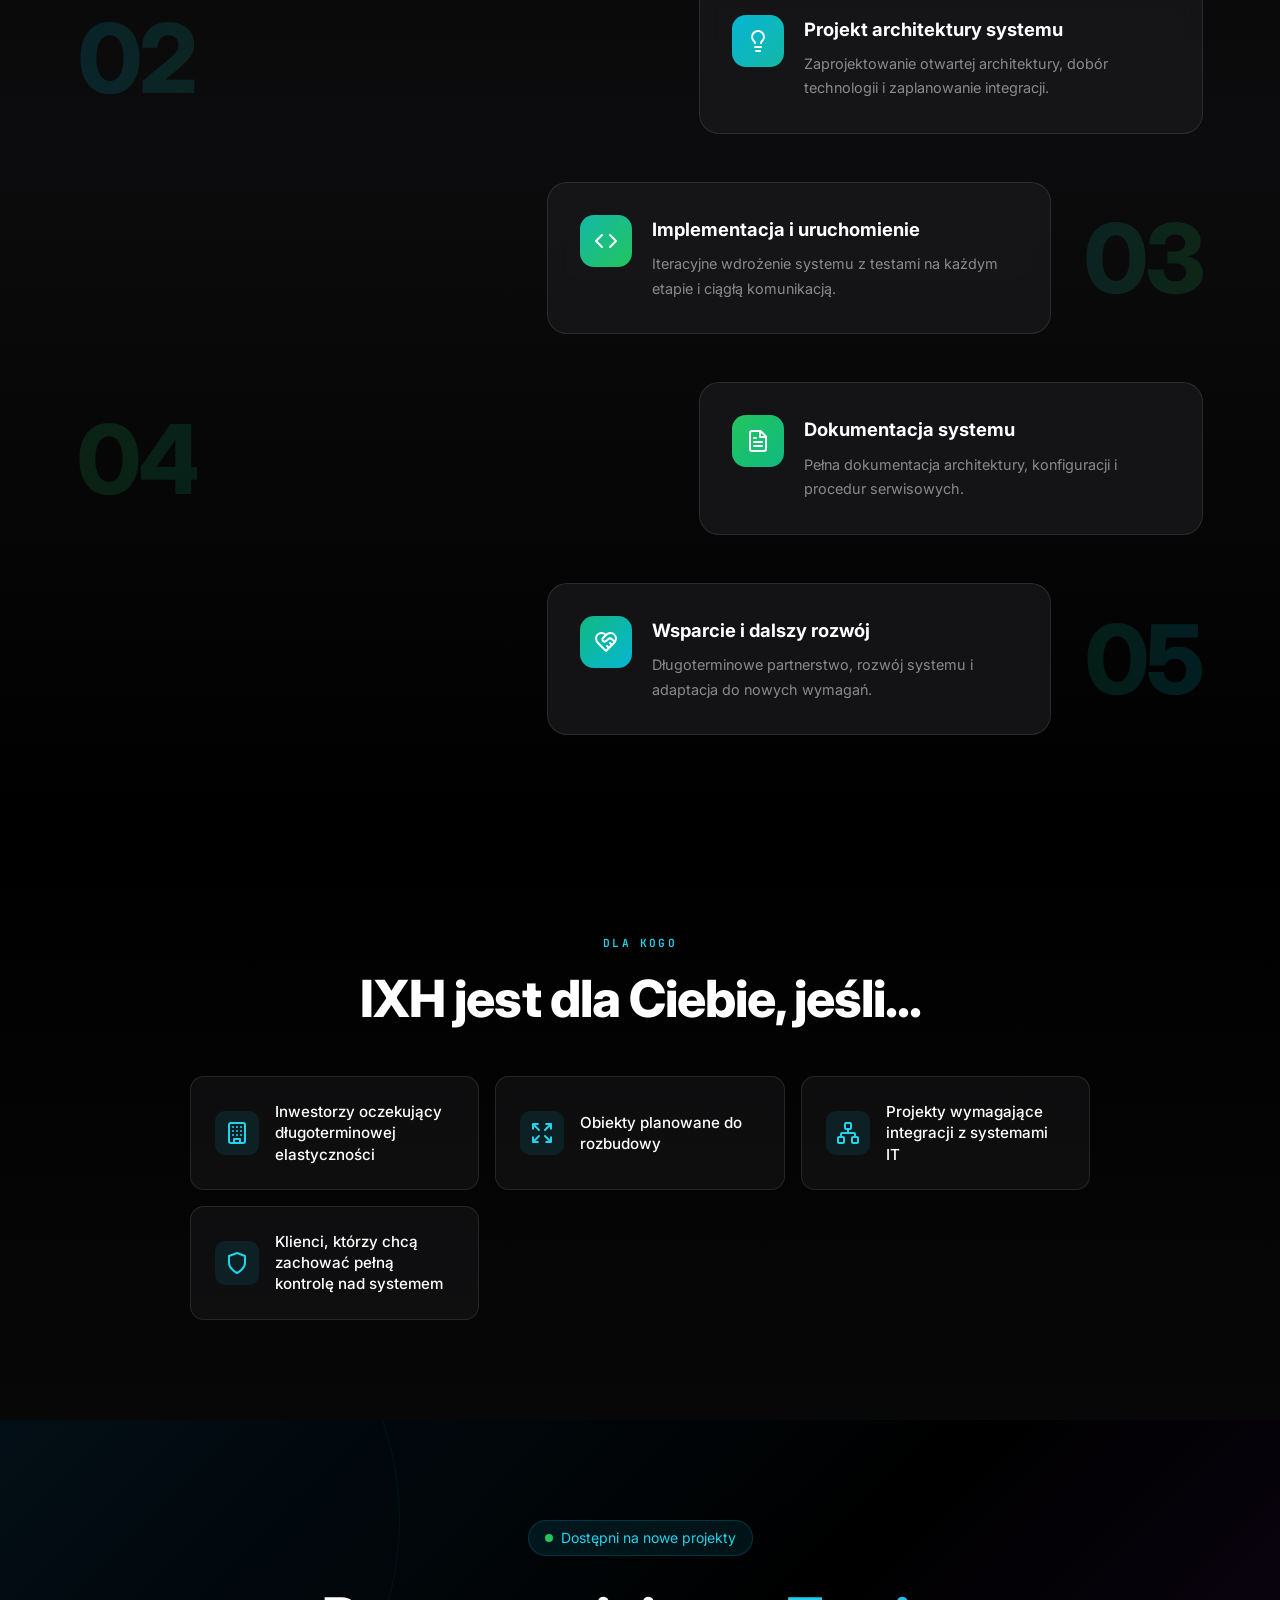
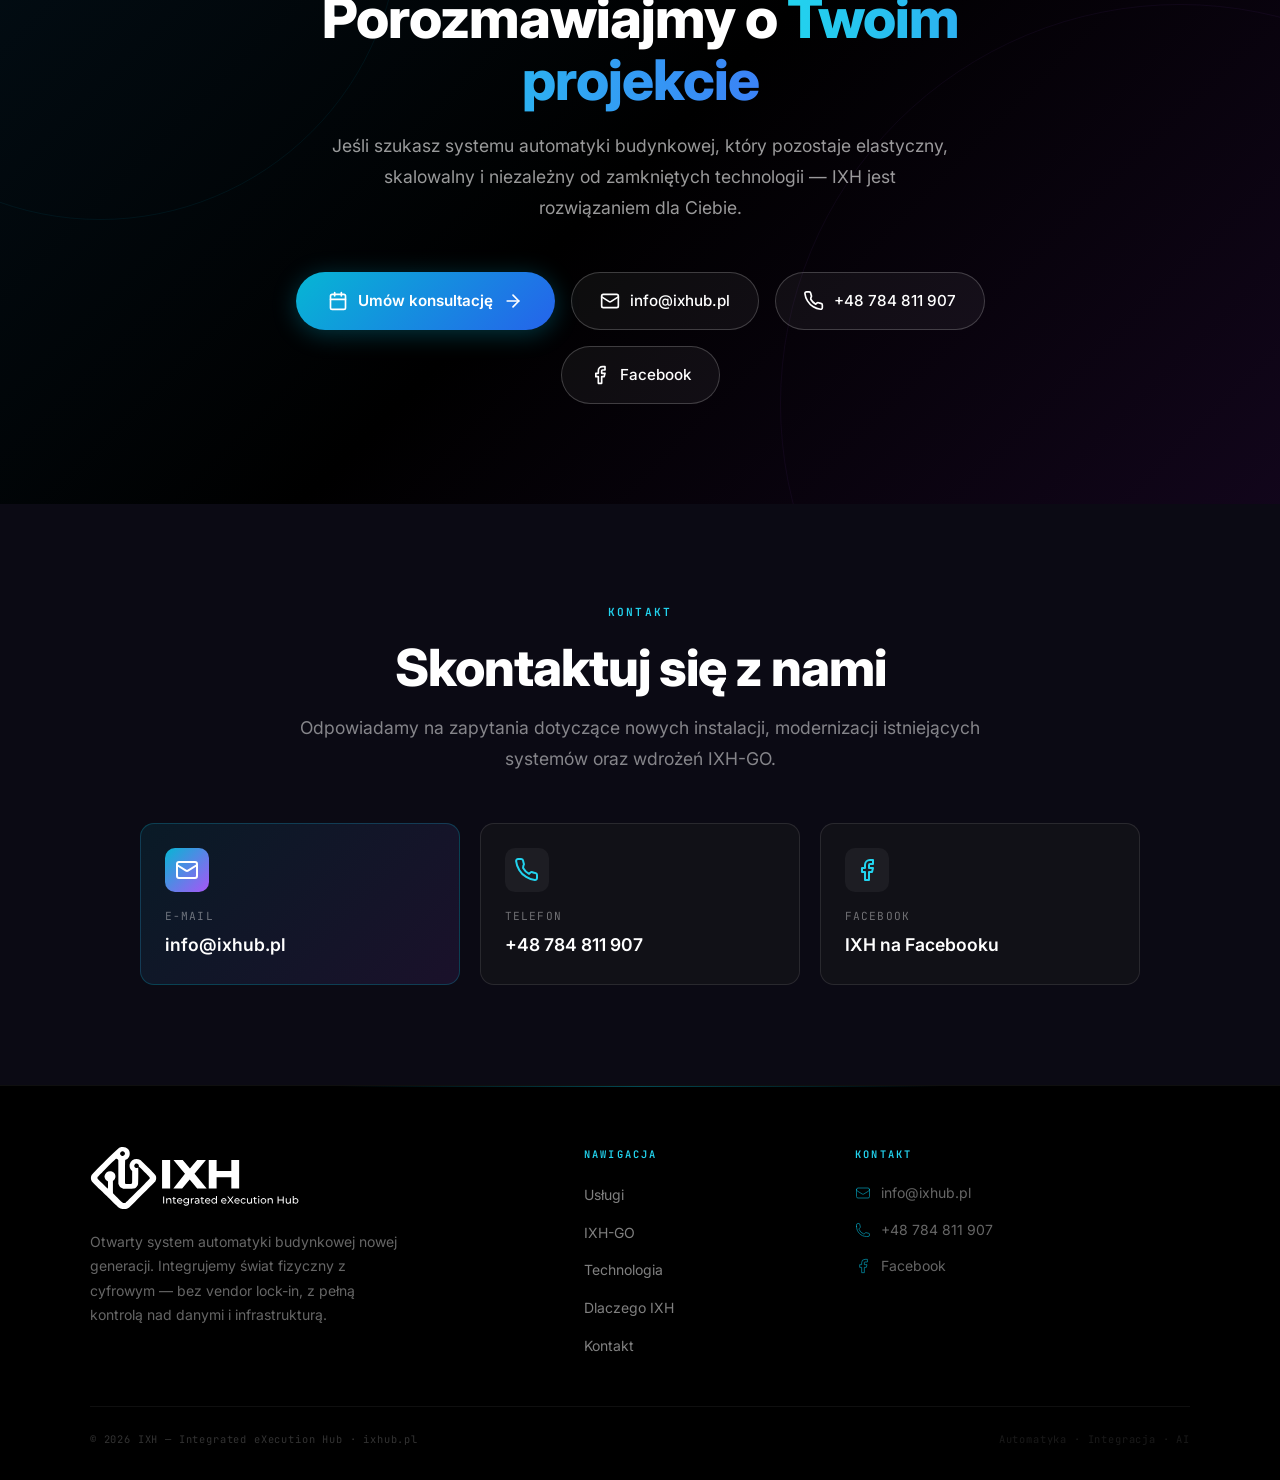
==== commit b0fd5251: "Link do profilu IXH na Facebooku (kontakt, przyciski, stopka, podstrony) Co-Authored-By: Claude Opus" ====
--- a/index.html
+++ b/index.html
@@ -826,6 +826,10 @@
           <svg viewBox="0 0 24 24"><path d="M22 16.92v3a2 2 0 0 1-2.18 2 19.79 19.79 0 0 1-8.63-3.07A19.5 19.5 0 0 1 4.19 11.9 19.79 19.79 0 0 1 1.12 3.23 2 2 0 0 1 3.1 1h3a2 2 0 0 1 2 1.72 12.84 12.84 0 0 0 .7 2.81 2 2 0 0 1-.45 2.11L8.09 9.91a16 16 0 0 0 6 6l1.27-1.27a2 2 0 0 1 2.11-.45 12.84 12.84 0 0 0 2.81.7A2 2 0 0 1 22 16.92z"/></svg>
           +48 784 811 907
         </a>
+        <a href="https://www.facebook.com/profile.php?id=61595335420234" class="btn-outline-white" target="_blank" rel="noopener">
+          <svg viewBox="0 0 24 24"><path d="M18 2h-3a5 5 0 0 0-5 5v3H7v4h3v8h4v-8h3l1-4h-4V7a1 1 0 0 1 1-1h3z"/></svg>
+          Facebook
+        </a>
       </div>
     </div>
   </section>
@@ -848,6 +852,11 @@
           <div class="why-icon plain"><svg viewBox="0 0 24 24"><path d="M22 16.92v3a2 2 0 0 1-2.18 2 19.79 19.79 0 0 1-8.63-3.07A19.5 19.5 0 0 1 4.19 11.9 19.79 19.79 0 0 1 1.12 3.23 2 2 0 0 1 3.1 1h3a2 2 0 0 1 2 1.72 12.84 12.84 0 0 0 .7 2.81 2 2 0 0 1-.45 2.11L8.09 9.91a16 16 0 0 0 6 6l1.27-1.27a2 2 0 0 1 2.11-.45 12.84 12.84 0 0 0 2.81.7A2 2 0 0 1 22 16.92z"/></svg></div>
           <div class="contact-label">Telefon</div>
           <div class="contact-value">+48 784 811 907</div>
+        </a>
+        <a class="why-card normal contact-card reveal" href="https://www.facebook.com/profile.php?id=61595335420234" target="_blank" rel="noopener">
+          <div class="why-icon plain"><svg viewBox="0 0 24 24"><path d="M18 2h-3a5 5 0 0 0-5 5v3H7v4h3v8h4v-8h3l1-4h-4V7a1 1 0 0 1 1-1h3z"/></svg></div>
+          <div class="contact-label">Facebook</div>
+          <div class="contact-value">IXH na Facebooku</div>
         </a>
       </div>
     </div>
@@ -885,6 +894,10 @@
         <a class="footer-contact-item" href="tel:+48784811907">
           <svg viewBox="0 0 24 24"><path d="M2.25 6.75c0 8.284 6.716 15 15 15h2.25a2.25 2.25 0 0 0 2.25-2.25v-1.372c0-.516-.351-.966-.852-1.091l-4.423-1.106c-.44-.11-.902.055-1.173.417l-.97 1.293c-.282.376-.769.542-1.21.38a12.035 12.035 0 0 1-7.143-7.143c-.162-.441.004-.928.38-1.21l1.293-.97c.363-.271.527-.734.417-1.173L6.963 3.102a1.125 1.125 0 0 0-1.091-.852H4.5A2.25 2.25 0 0 0 2.25 4.5v2.25z"/></svg>
           +48 784 811 907
+        </a>
+        <a class="footer-contact-item" href="https://www.facebook.com/profile.php?id=61595335420234" target="_blank" rel="noopener">
+          <svg viewBox="0 0 24 24"><path d="M18 2h-3a5 5 0 0 0-5 5v3H7v4h3v8h4v-8h3l1-4h-4V7a1 1 0 0 1 1-1h3z"/></svg>
+          Facebook
         </a>
       </div>
     </div>
--- a/assets/style.css
+++ b/assets/style.css
@@ -722,7 +722,7 @@
 
 /* ── KONTAKT ── */
 #contact { background: var(--bg1); }
-.contact-grid { display: grid; grid-template-columns: repeat(auto-fit, minmax(200px, 1fr)); gap: 20px; max-width: 700px; margin: 0 auto; }
+.contact-grid { display: grid; grid-template-columns: repeat(auto-fit, minmax(200px, 1fr)); gap: 20px; max-width: 1000px; margin: 0 auto; }
 .contact-card { text-decoration: none; color: inherit; display: block; }
 .contact-value { font-size: 1.1rem; font-weight: 600; color: #fff; word-break: break-word; }
 .contact-card:hover .contact-value { color: var(--cyan4); }
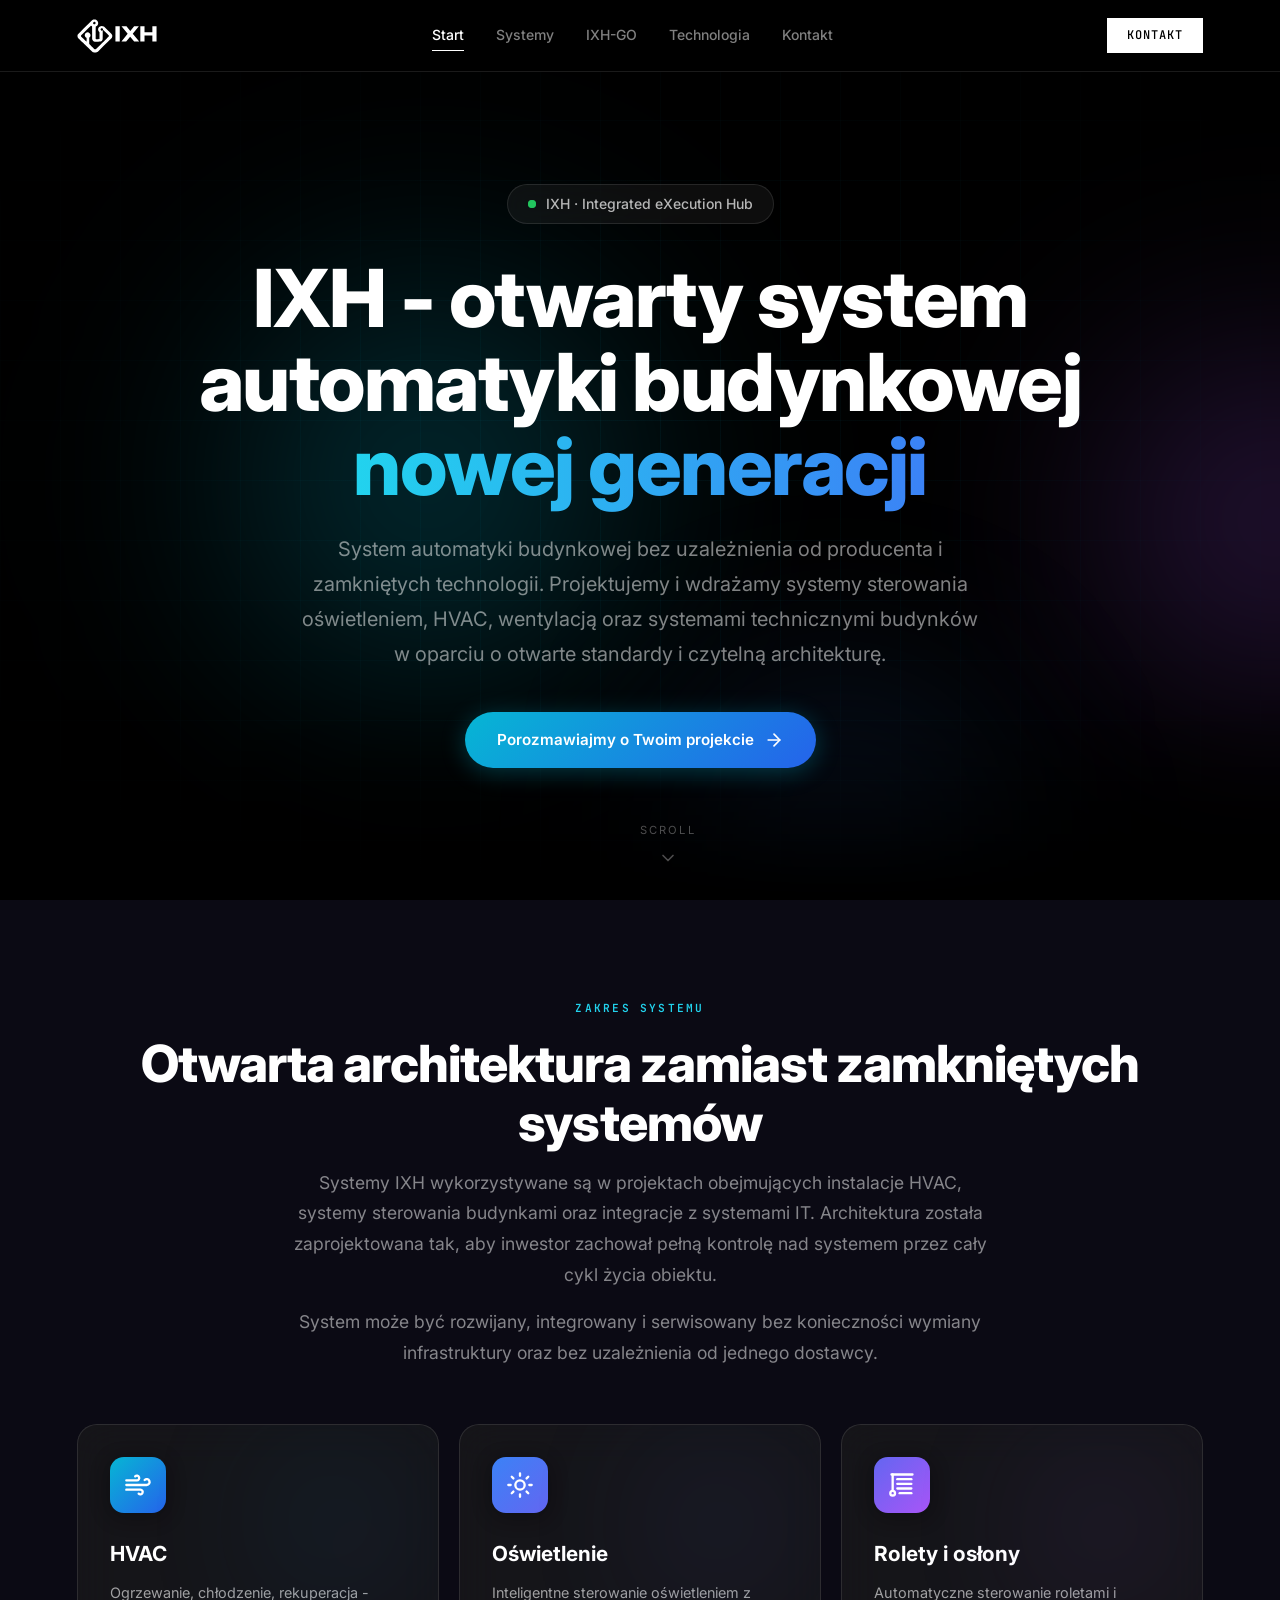
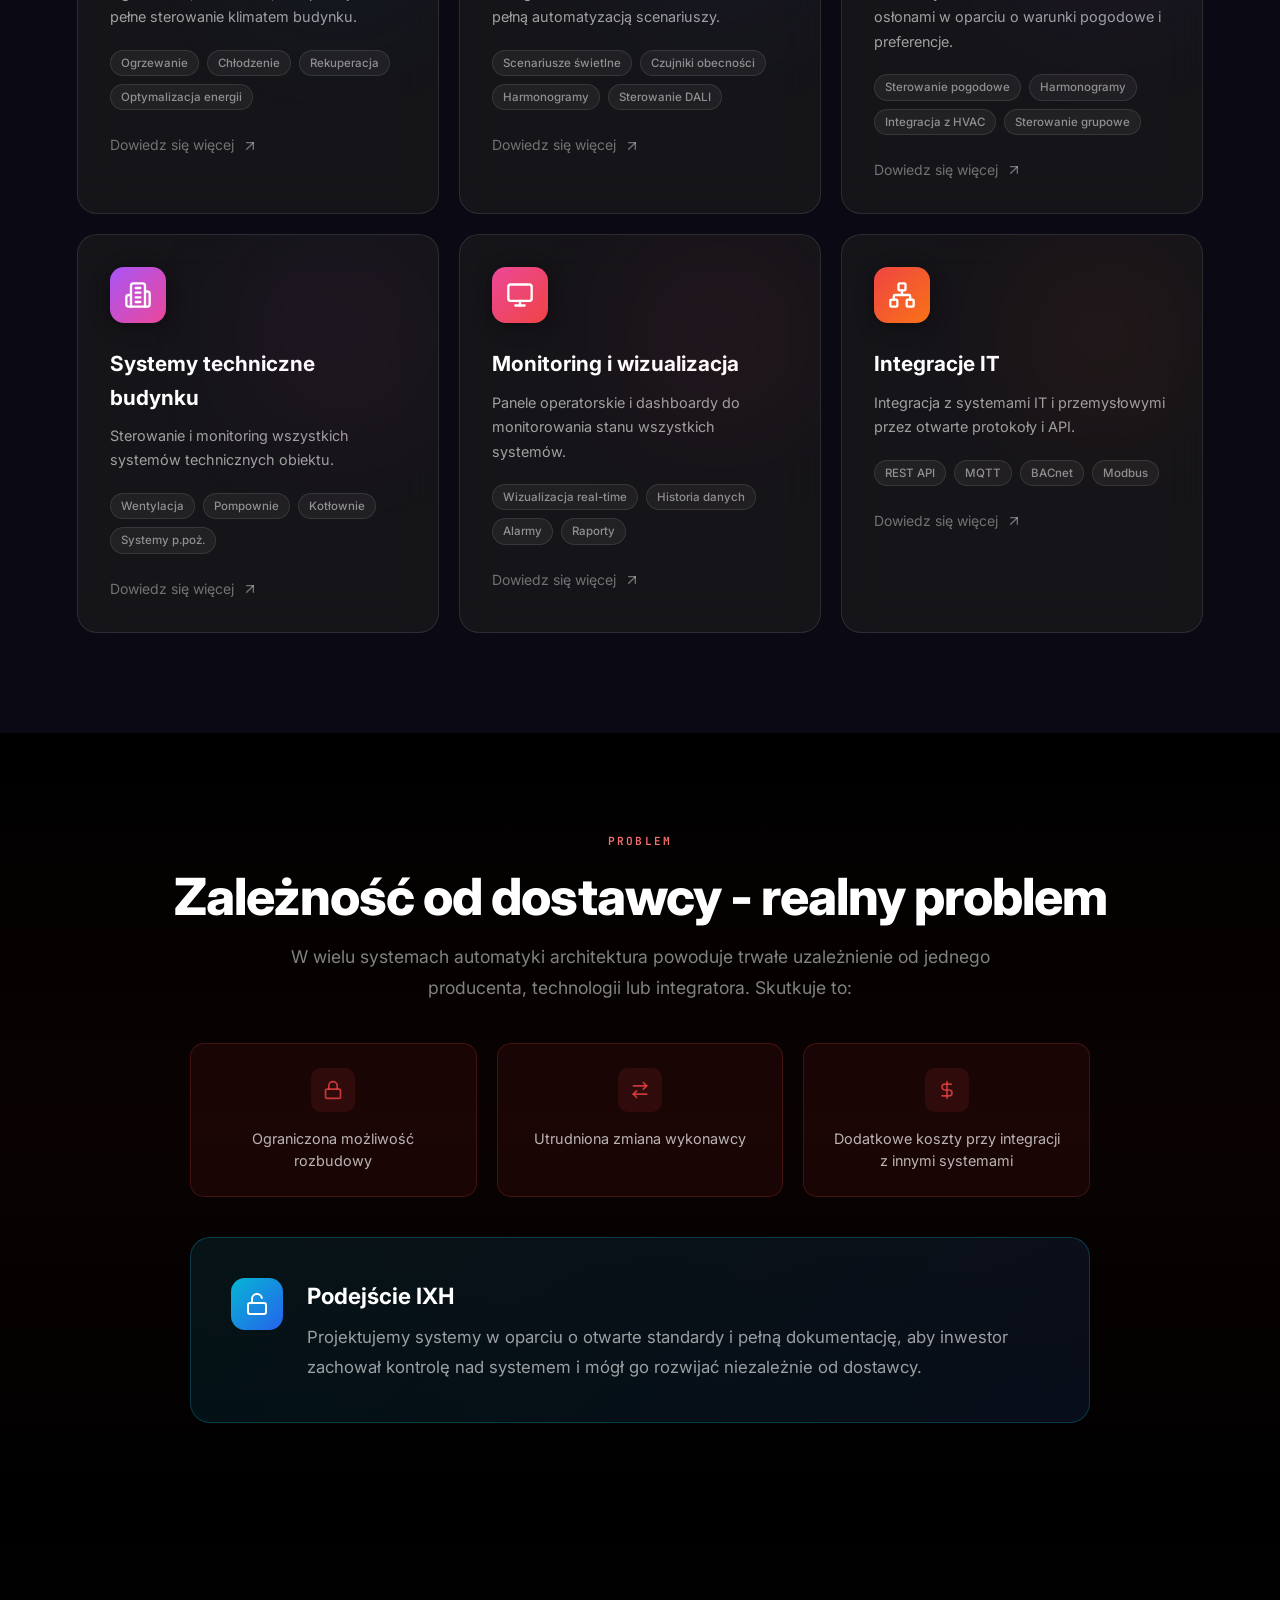
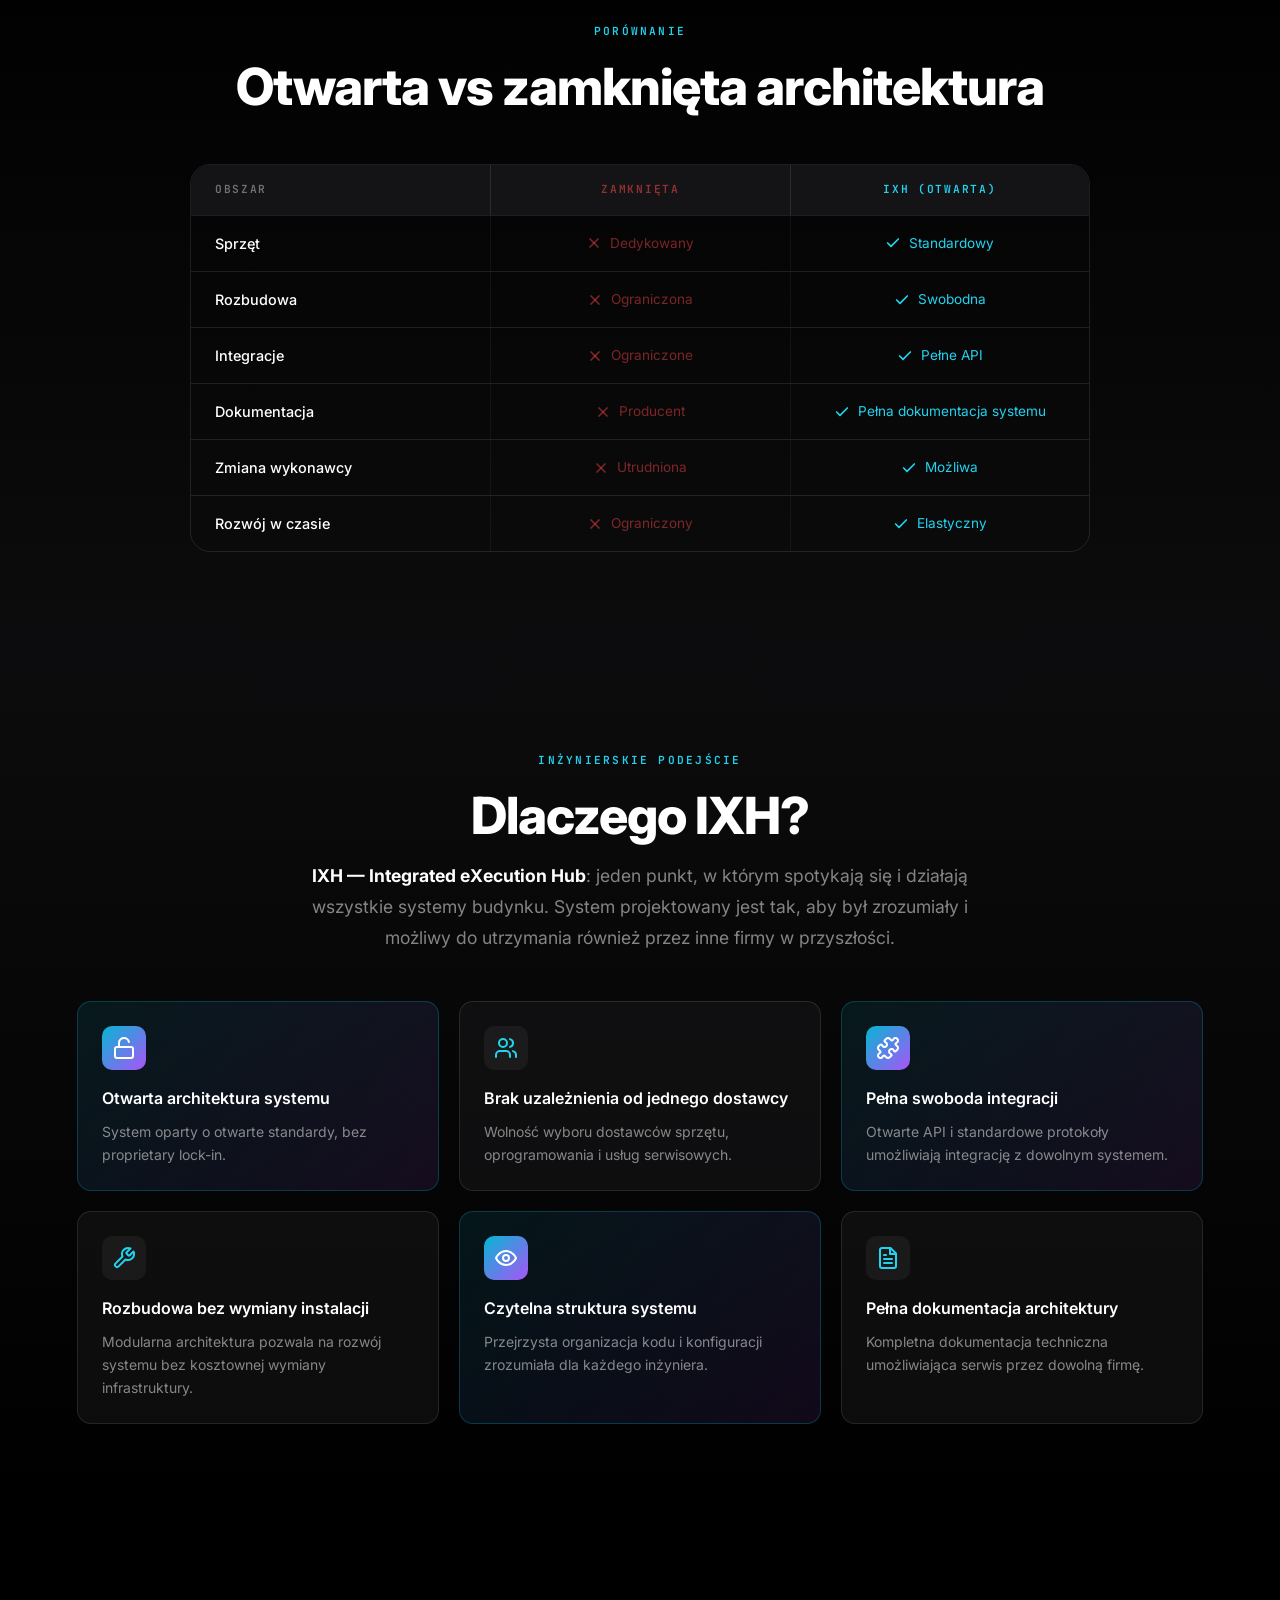
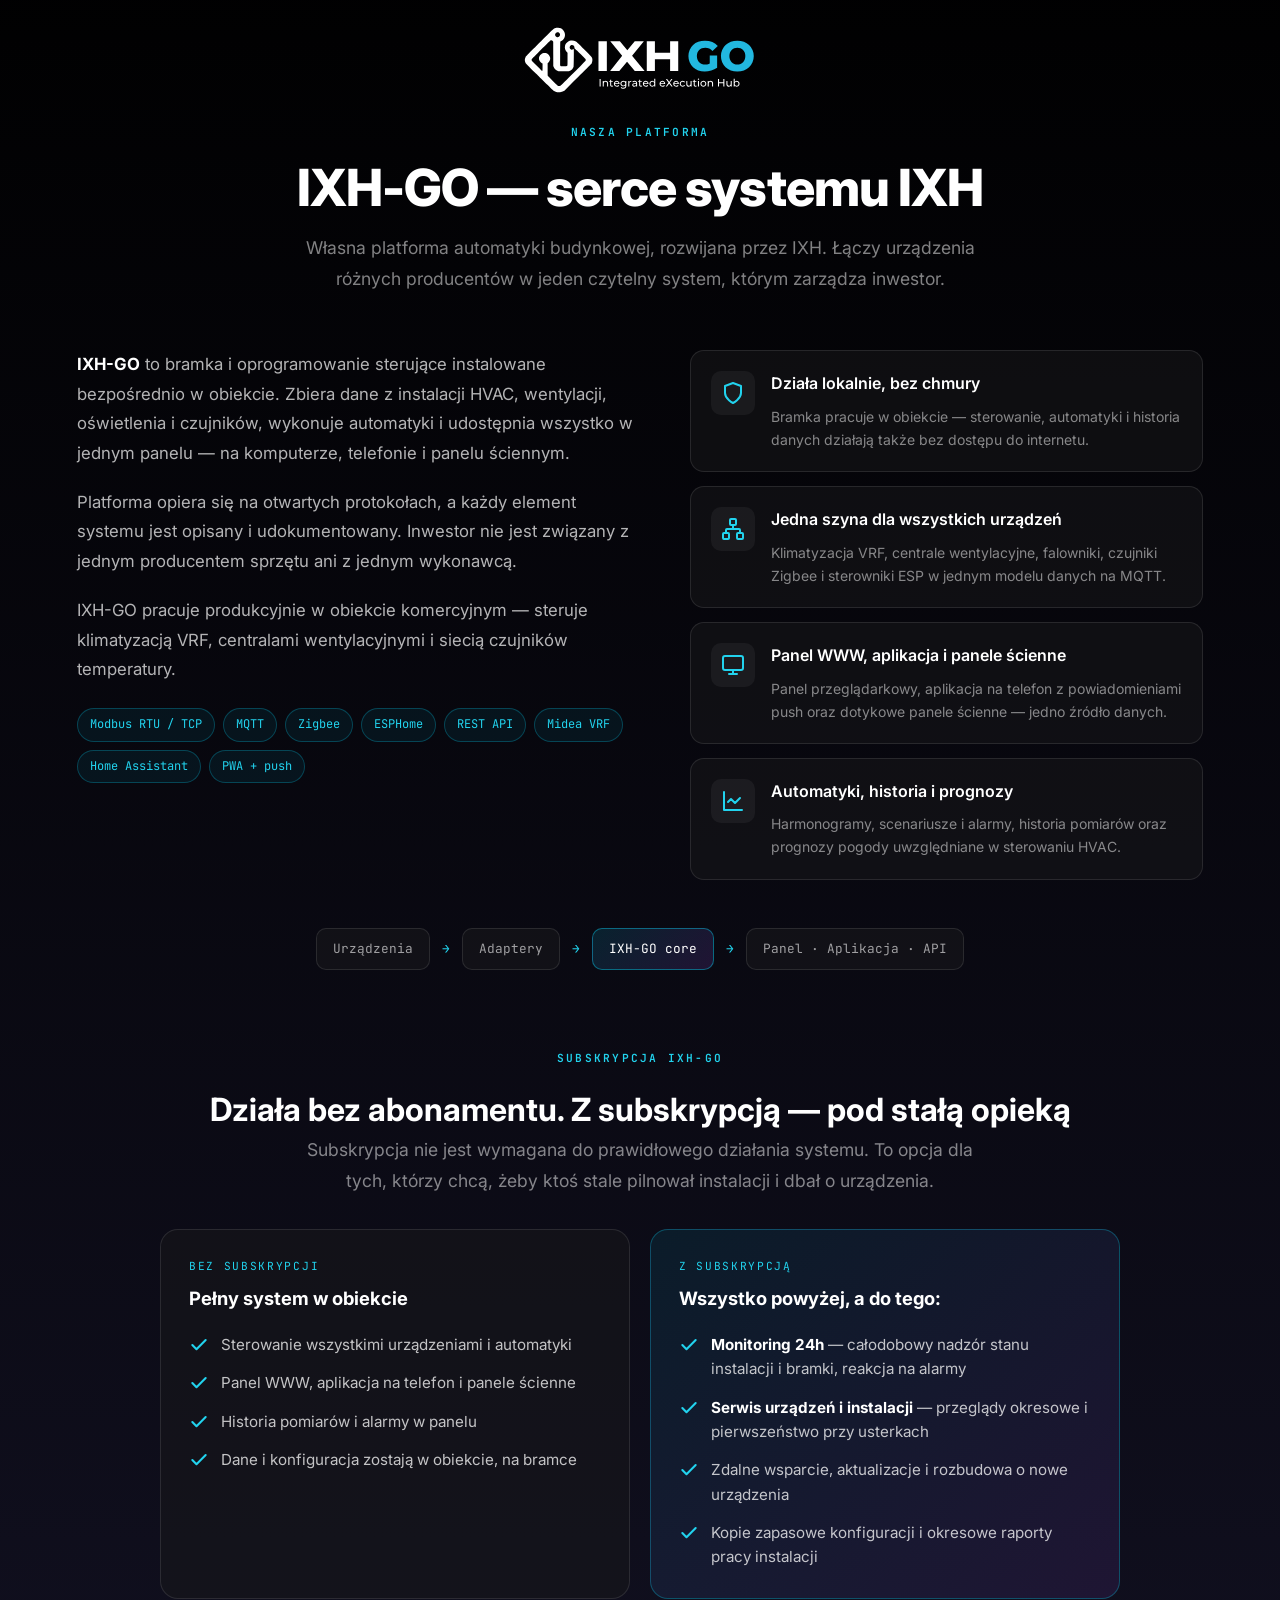
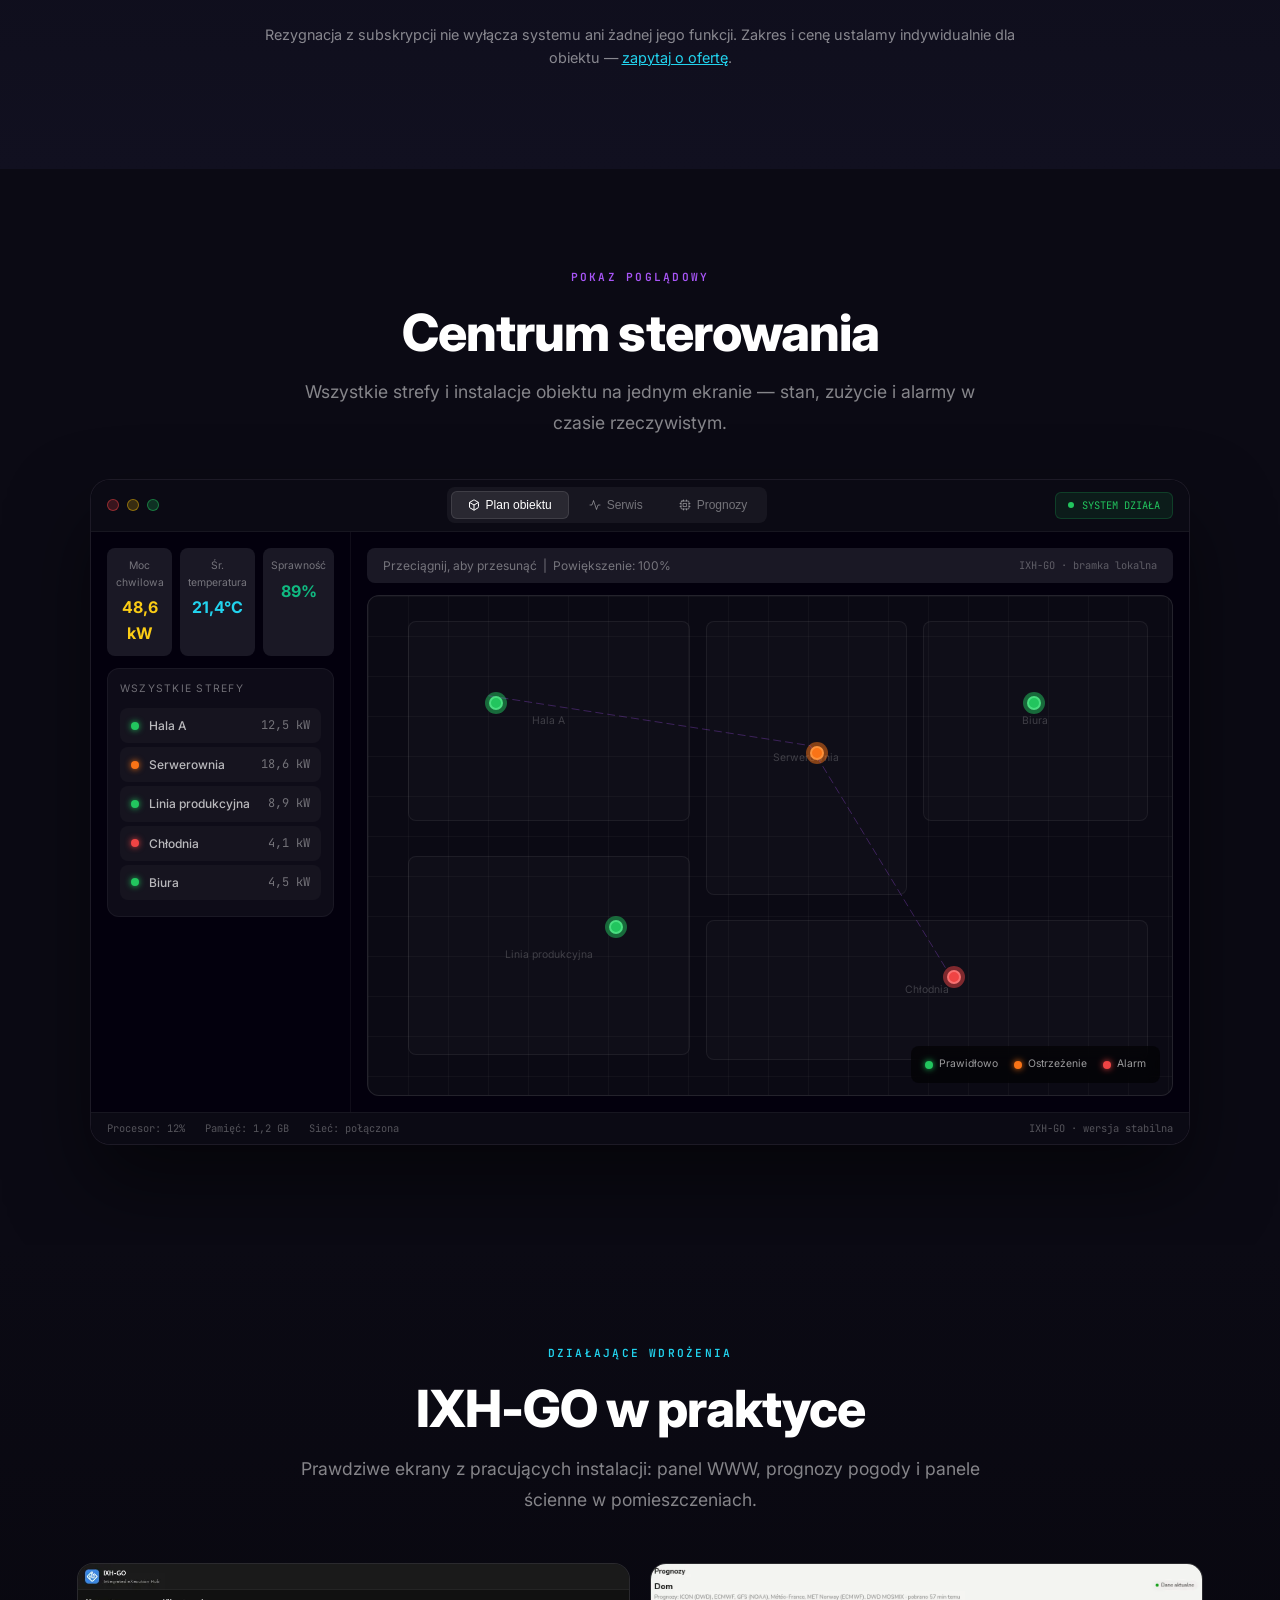
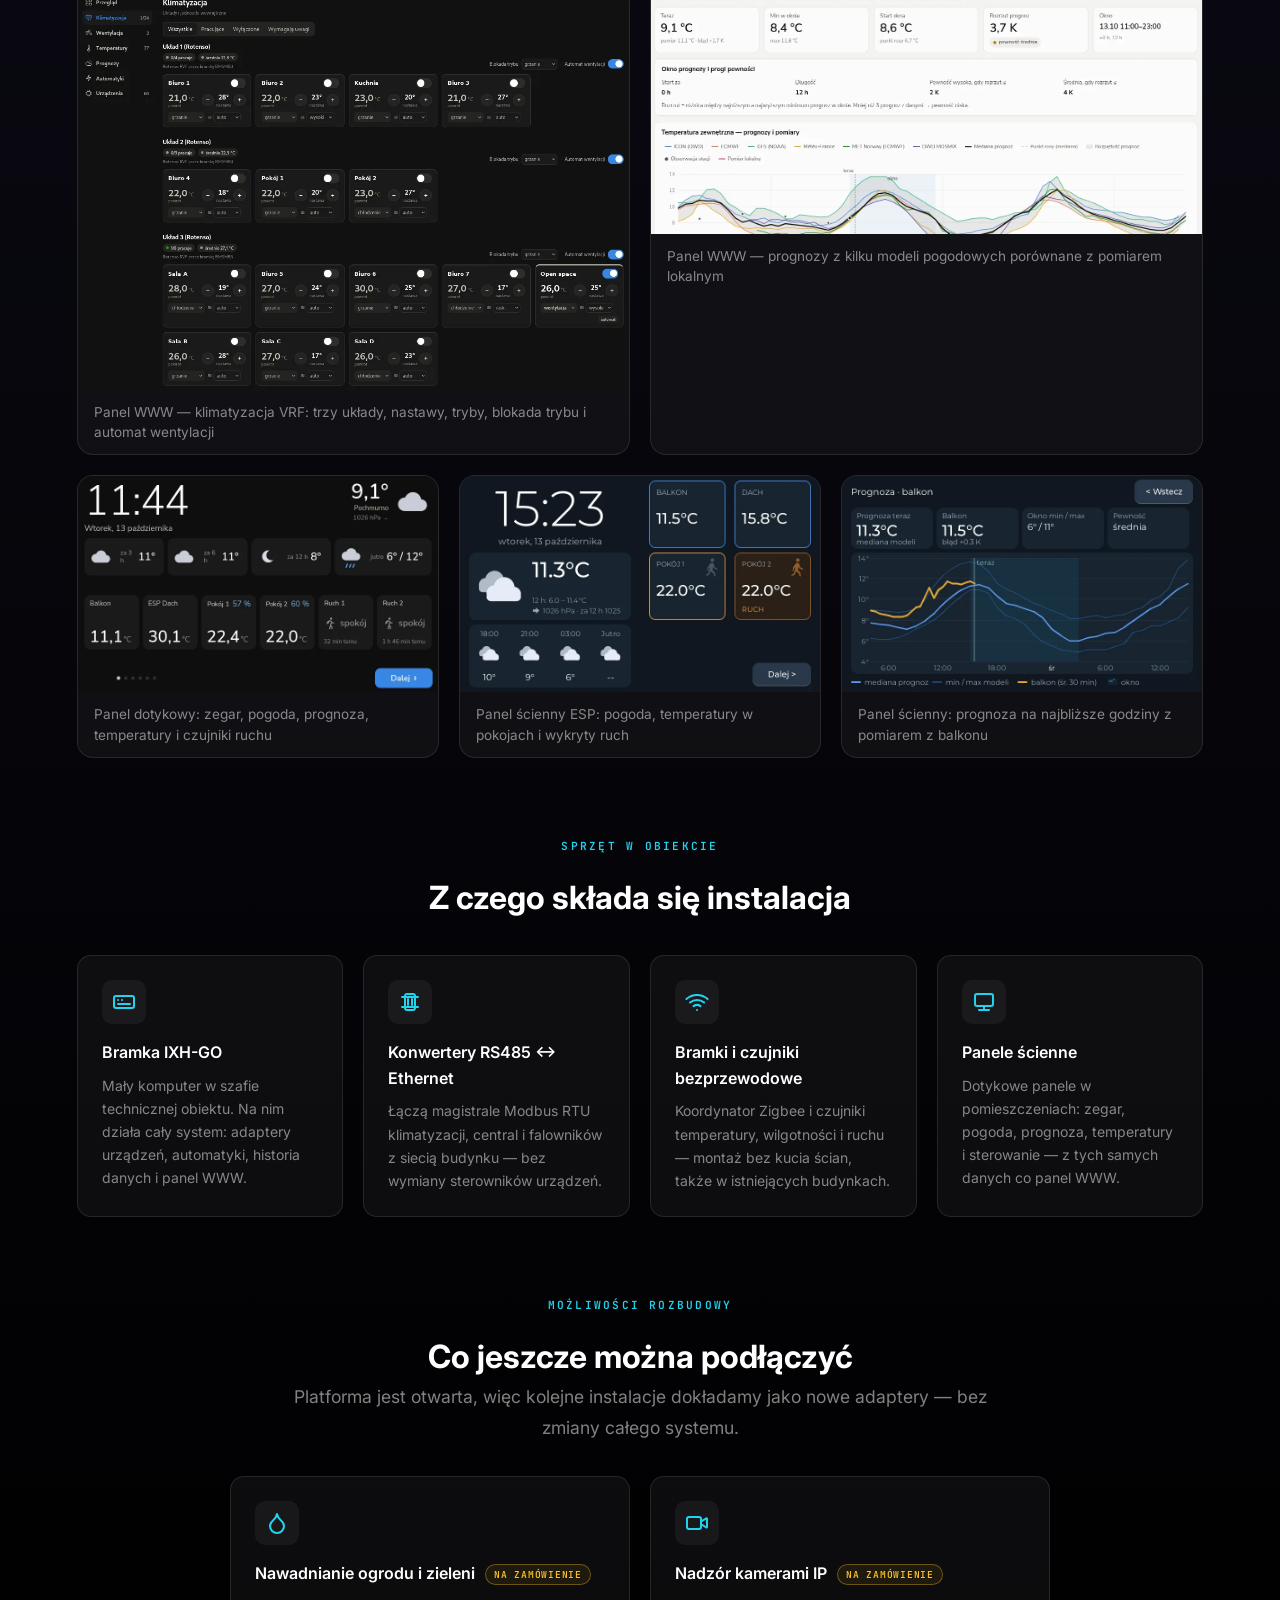
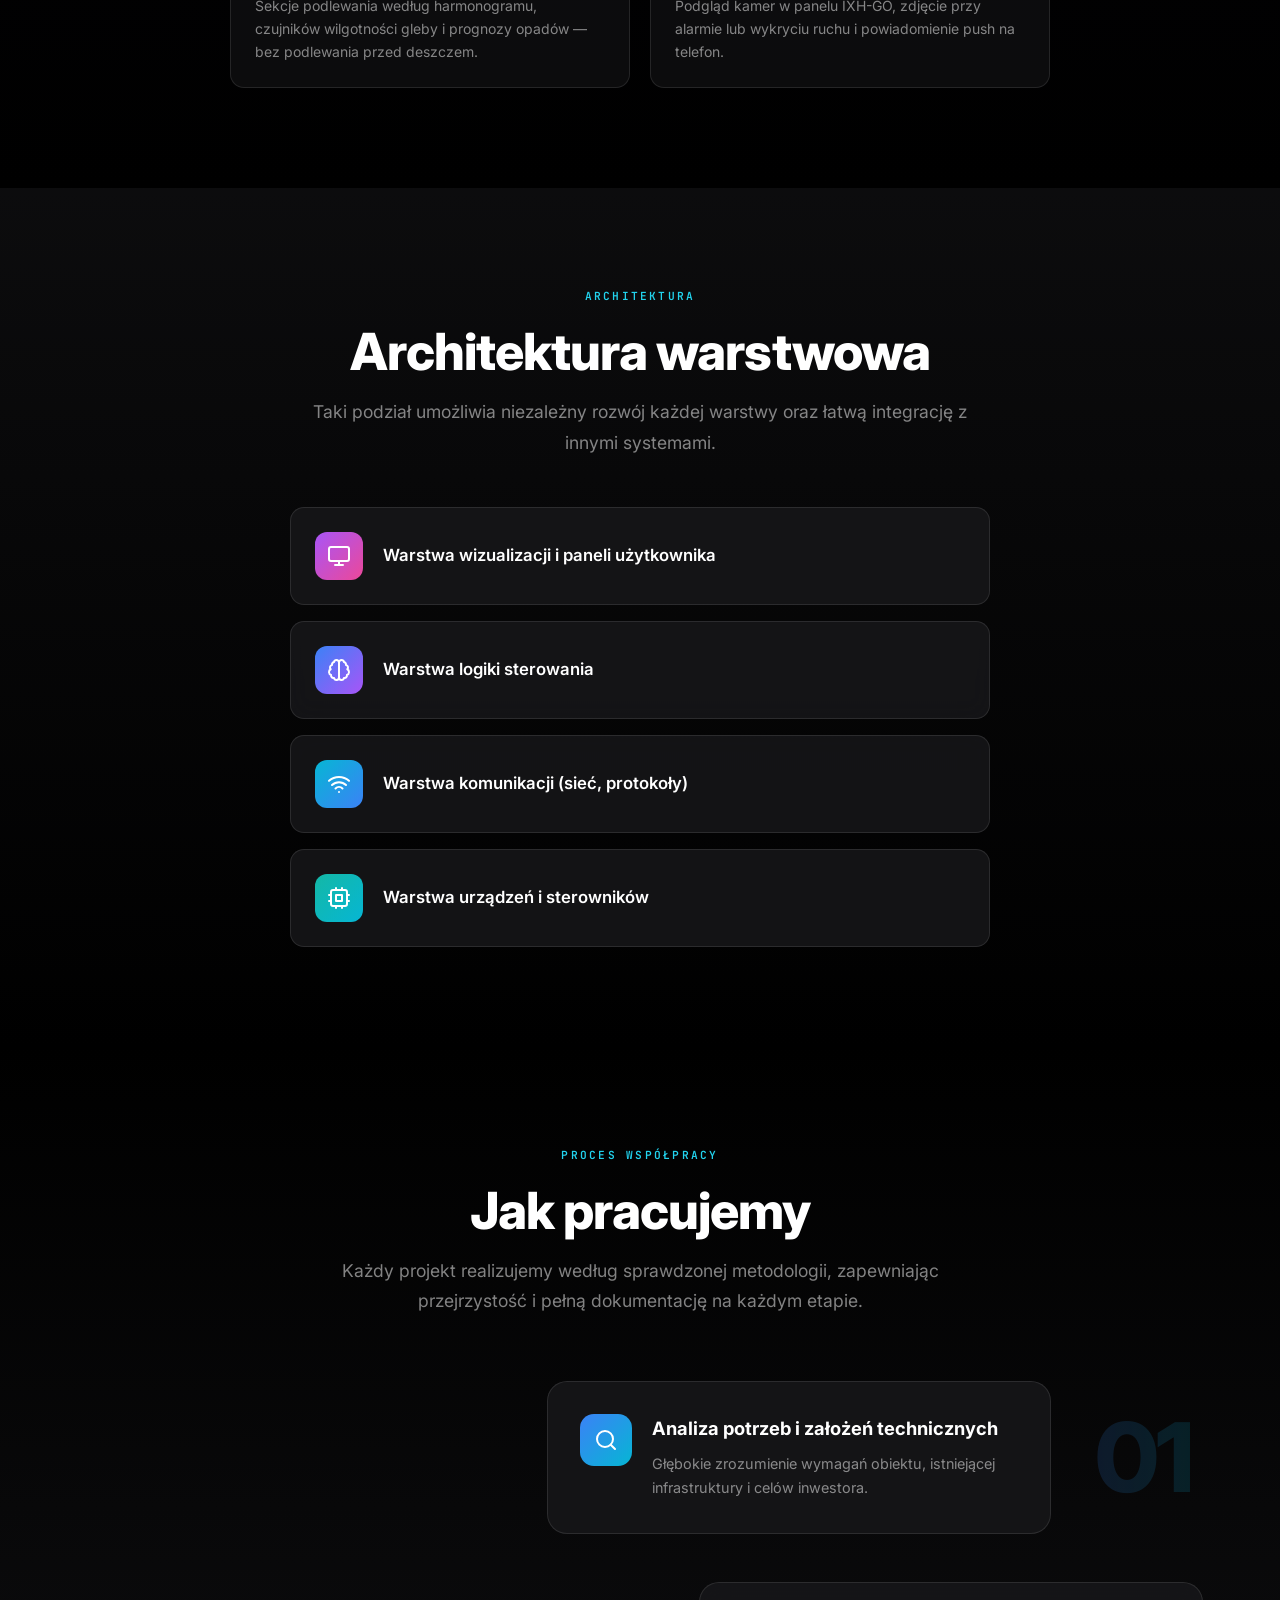
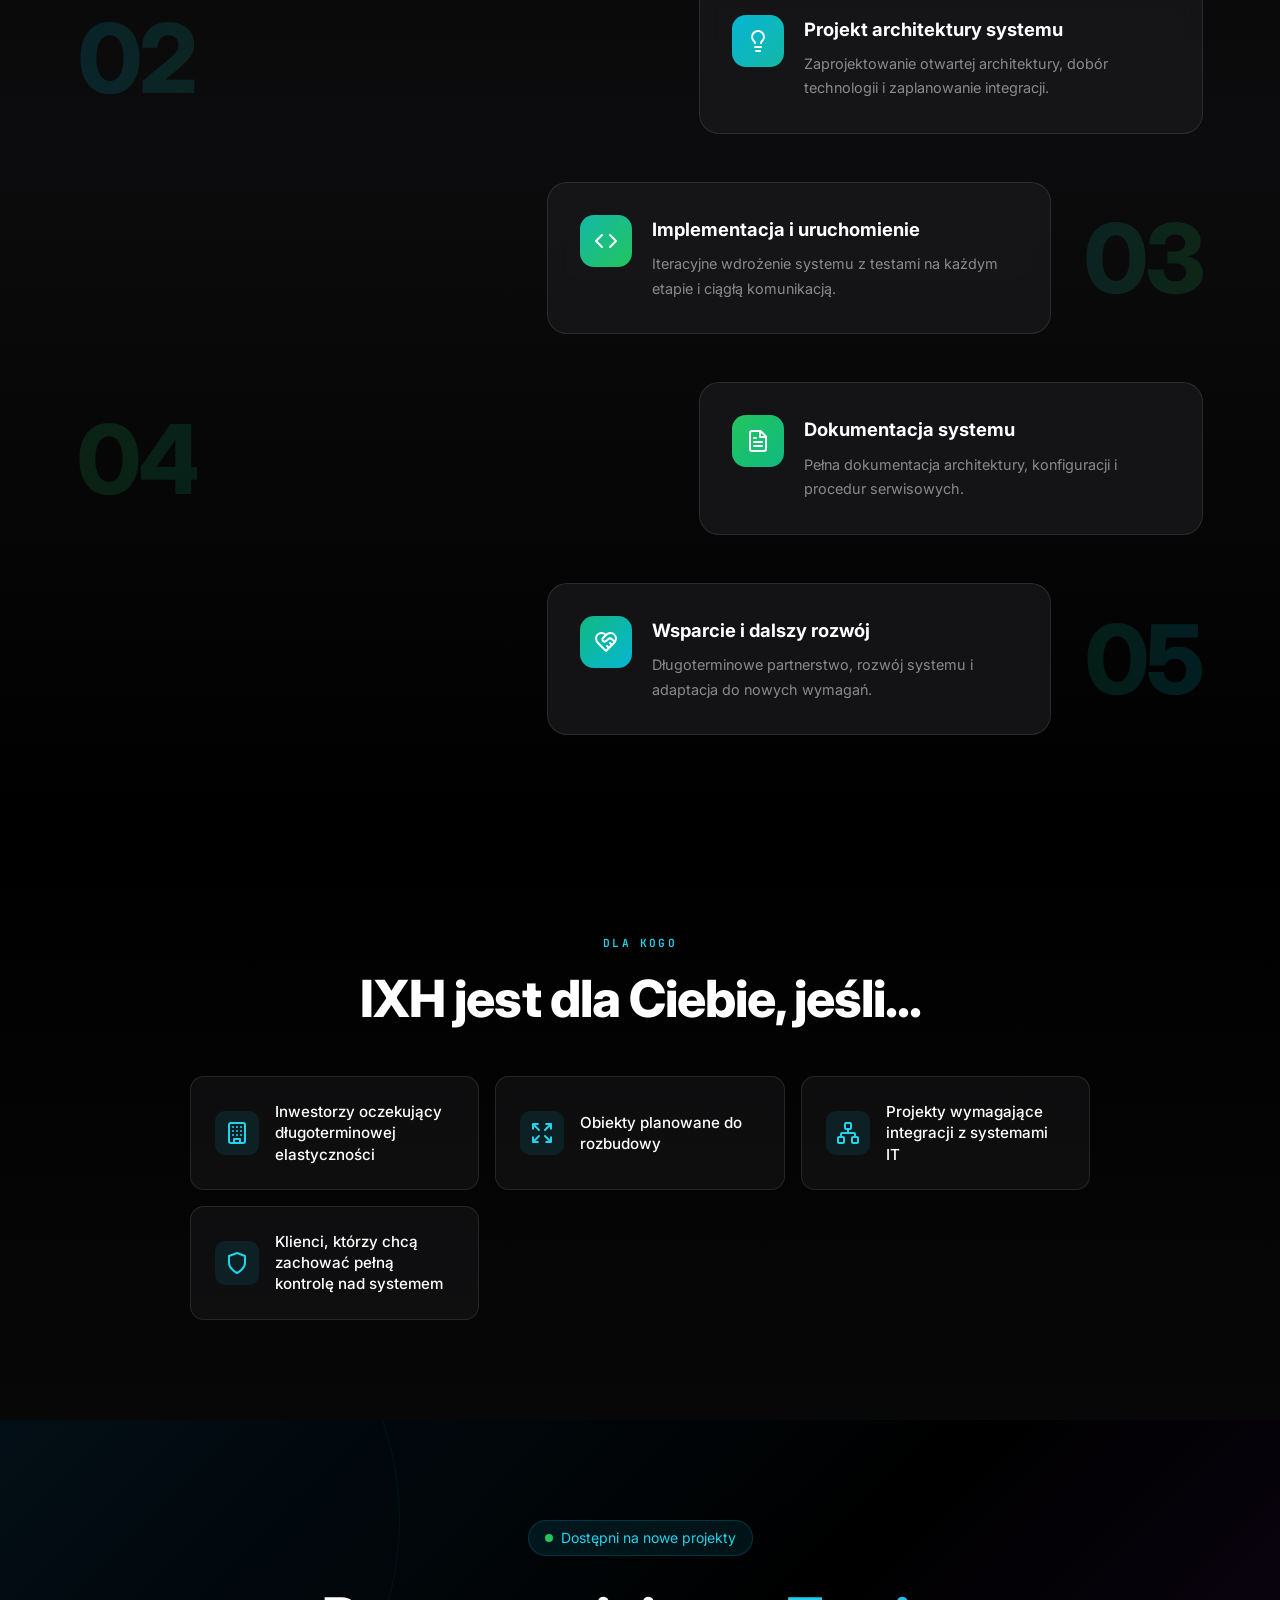
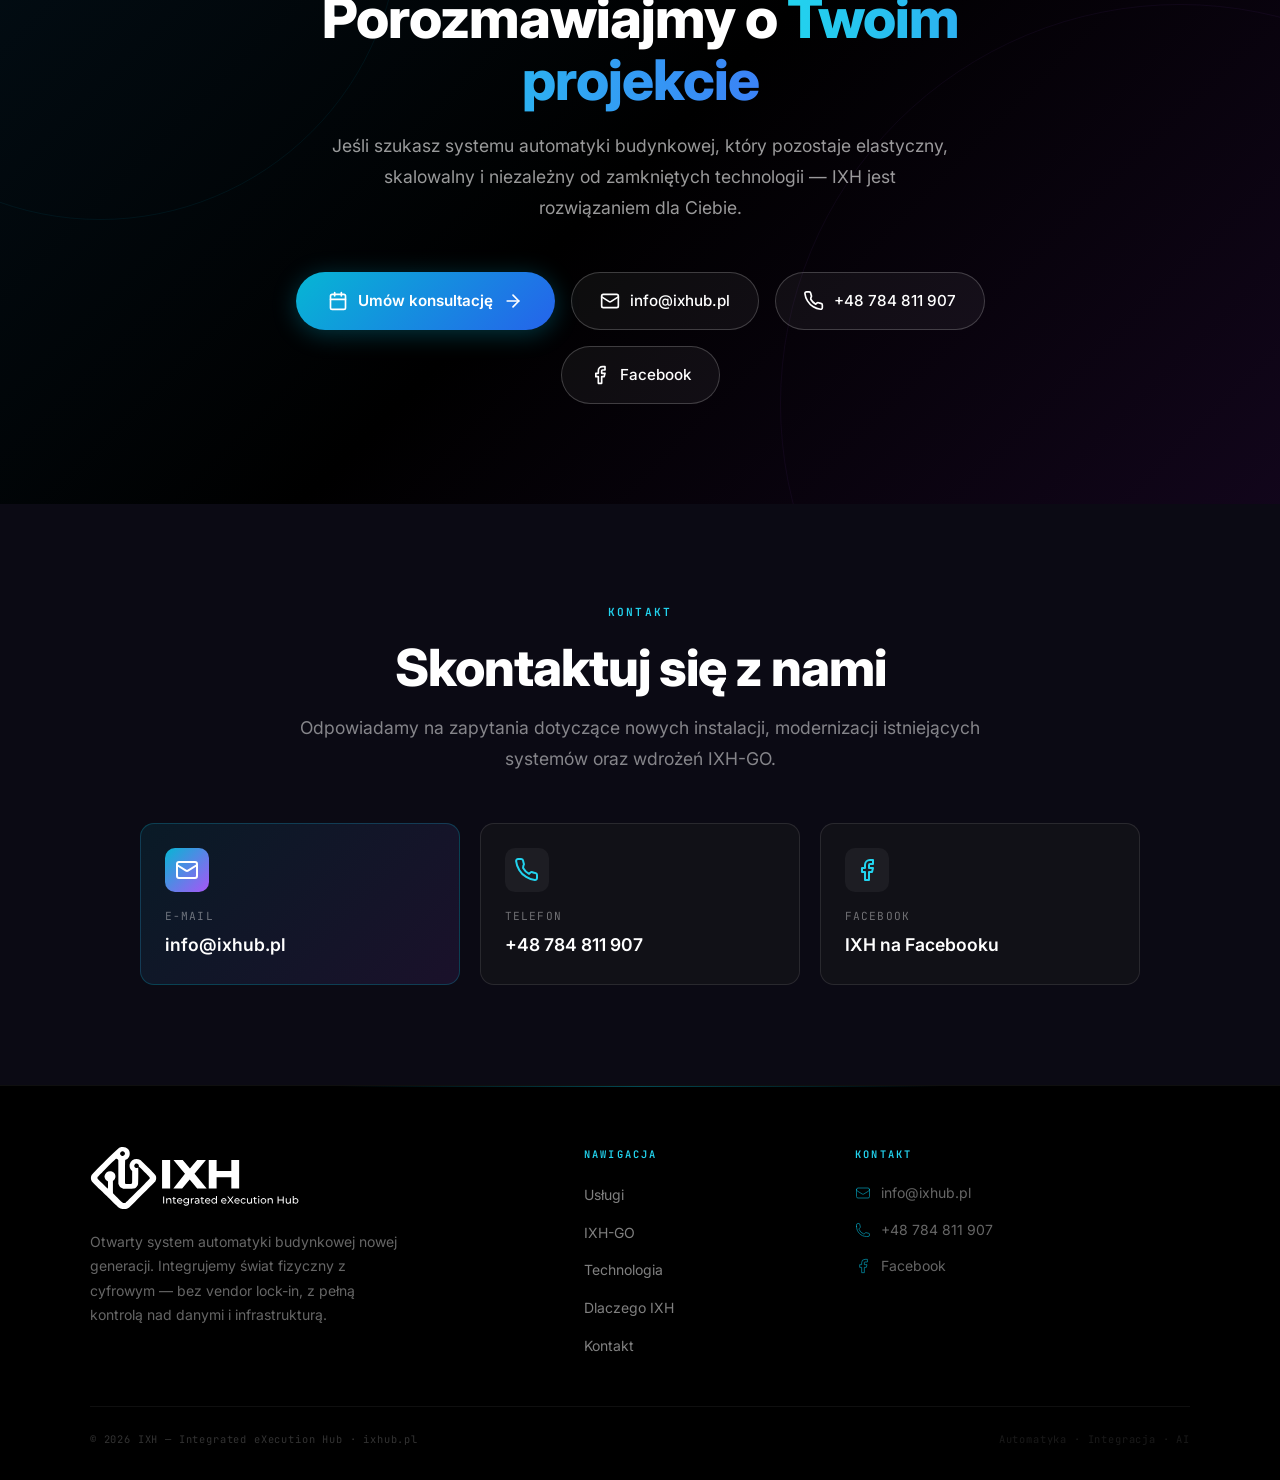
==== commit a19cbd02: "Facebook: adres facebook.com/ixhub zamiast profile.php Co-Authored-By: Claude Opus 5.5 <noreply@anth" ====
--- a/index.html
+++ b/index.html
@@ -826,7 +826,7 @@
           <svg viewBox="0 0 24 24"><path d="M22 16.92v3a2 2 0 0 1-2.18 2 19.79 19.79 0 0 1-8.63-3.07A19.5 19.5 0 0 1 4.19 11.9 19.79 19.79 0 0 1 1.12 3.23 2 2 0 0 1 3.1 1h3a2 2 0 0 1 2 1.72 12.84 12.84 0 0 0 .7 2.81 2 2 0 0 1-.45 2.11L8.09 9.91a16 16 0 0 0 6 6l1.27-1.27a2 2 0 0 1 2.11-.45 12.84 12.84 0 0 0 2.81.7A2 2 0 0 1 22 16.92z"/></svg>
           +48 784 811 907
         </a>
-        <a href="https://www.facebook.com/profile.php?id=61595335420234" class="btn-outline-white" target="_blank" rel="noopener">
+        <a href="https://www.facebook.com/ixhub" class="btn-outline-white" target="_blank" rel="noopener">
           <svg viewBox="0 0 24 24"><path d="M18 2h-3a5 5 0 0 0-5 5v3H7v4h3v8h4v-8h3l1-4h-4V7a1 1 0 0 1 1-1h3z"/></svg>
           Facebook
         </a>
@@ -853,7 +853,7 @@
           <div class="contact-label">Telefon</div>
           <div class="contact-value">+48 784 811 907</div>
         </a>
-        <a class="why-card normal contact-card reveal" href="https://www.facebook.com/profile.php?id=61595335420234" target="_blank" rel="noopener">
+        <a class="why-card normal contact-card reveal" href="https://www.facebook.com/ixhub" target="_blank" rel="noopener">
           <div class="why-icon plain"><svg viewBox="0 0 24 24"><path d="M18 2h-3a5 5 0 0 0-5 5v3H7v4h3v8h4v-8h3l1-4h-4V7a1 1 0 0 1 1-1h3z"/></svg></div>
           <div class="contact-label">Facebook</div>
           <div class="contact-value">IXH na Facebooku</div>
@@ -895,7 +895,7 @@
           <svg viewBox="0 0 24 24"><path d="M2.25 6.75c0 8.284 6.716 15 15 15h2.25a2.25 2.25 0 0 0 2.25-2.25v-1.372c0-.516-.351-.966-.852-1.091l-4.423-1.106c-.44-.11-.902.055-1.173.417l-.97 1.293c-.282.376-.769.542-1.21.38a12.035 12.035 0 0 1-7.143-7.143c-.162-.441.004-.928.38-1.21l1.293-.97c.363-.271.527-.734.417-1.173L6.963 3.102a1.125 1.125 0 0 0-1.091-.852H4.5A2.25 2.25 0 0 0 2.25 4.5v2.25z"/></svg>
           +48 784 811 907
         </a>
-        <a class="footer-contact-item" href="https://www.facebook.com/profile.php?id=61595335420234" target="_blank" rel="noopener">
+        <a class="footer-contact-item" href="https://www.facebook.com/ixhub" target="_blank" rel="noopener">
           <svg viewBox="0 0 24 24"><path d="M18 2h-3a5 5 0 0 0-5 5v3H7v4h3v8h4v-8h3l1-4h-4V7a1 1 0 0 1 1-1h3z"/></svg>
           Facebook
         </a>
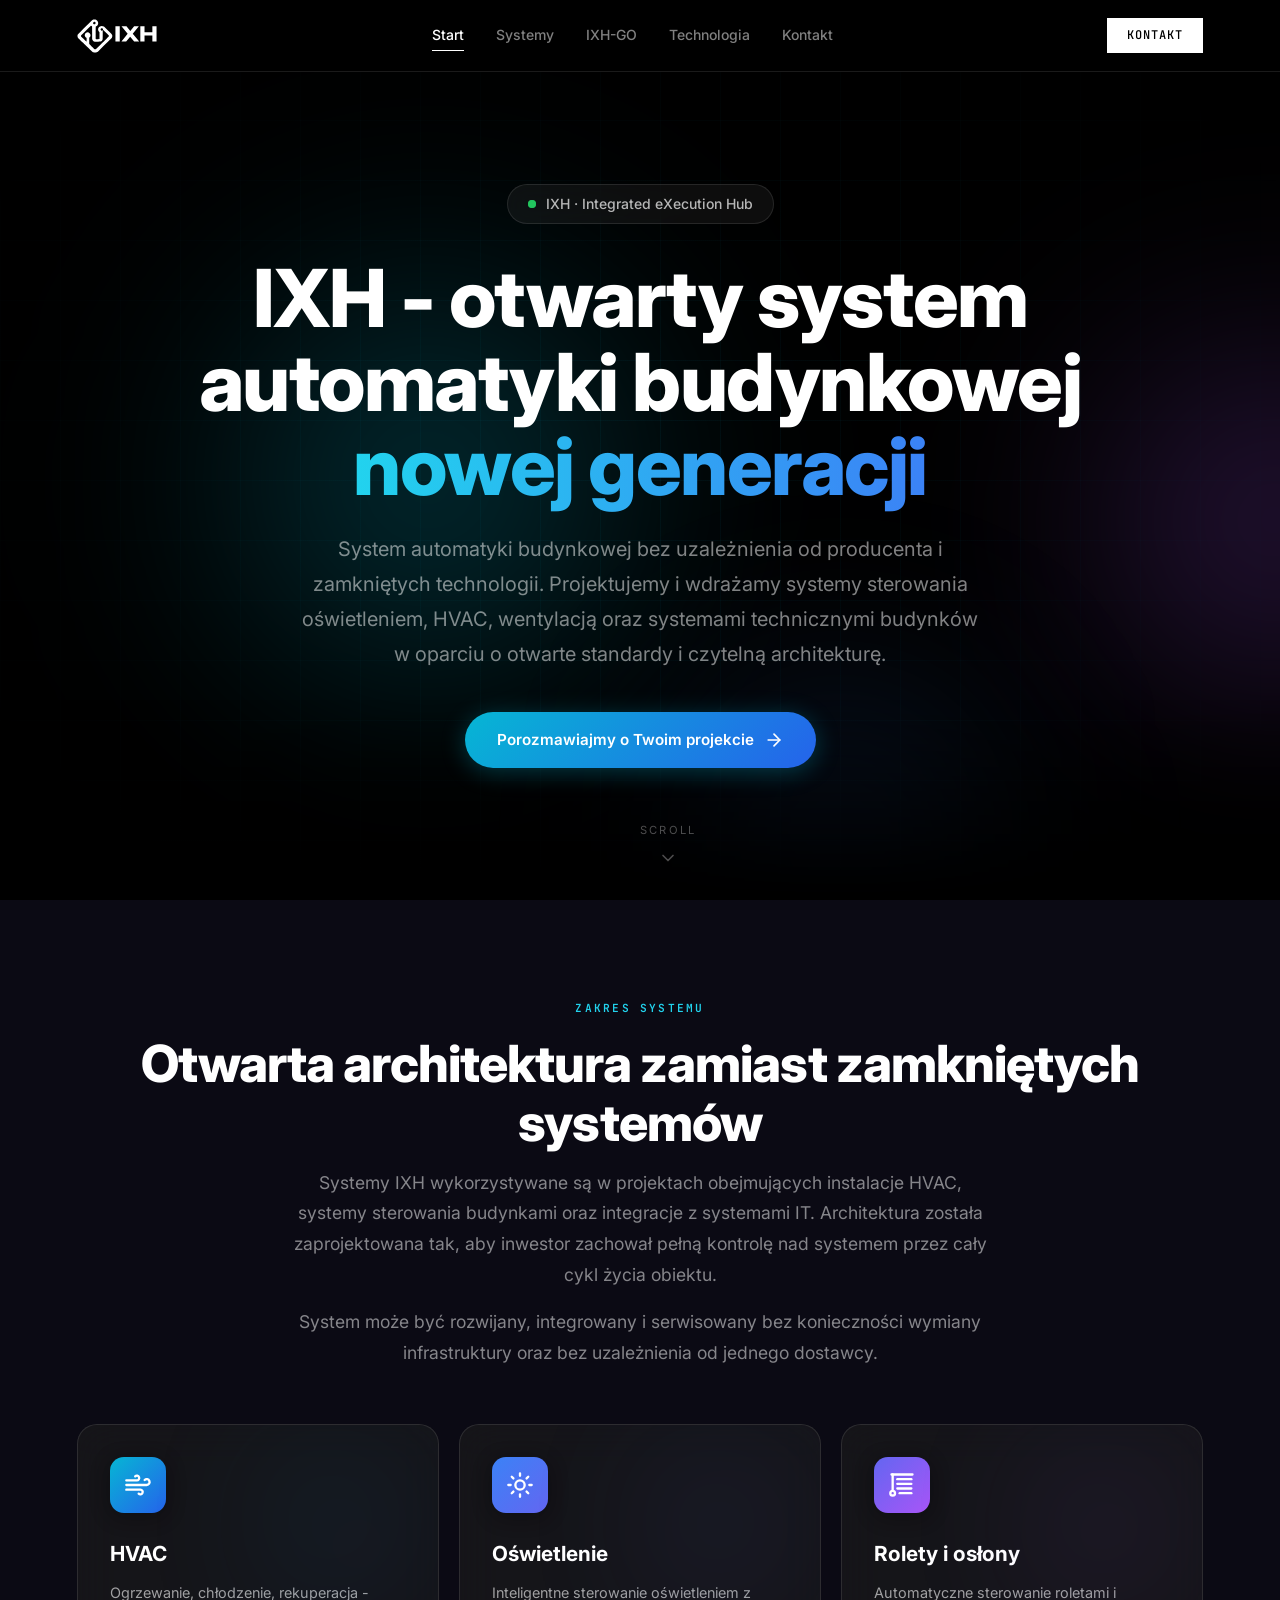
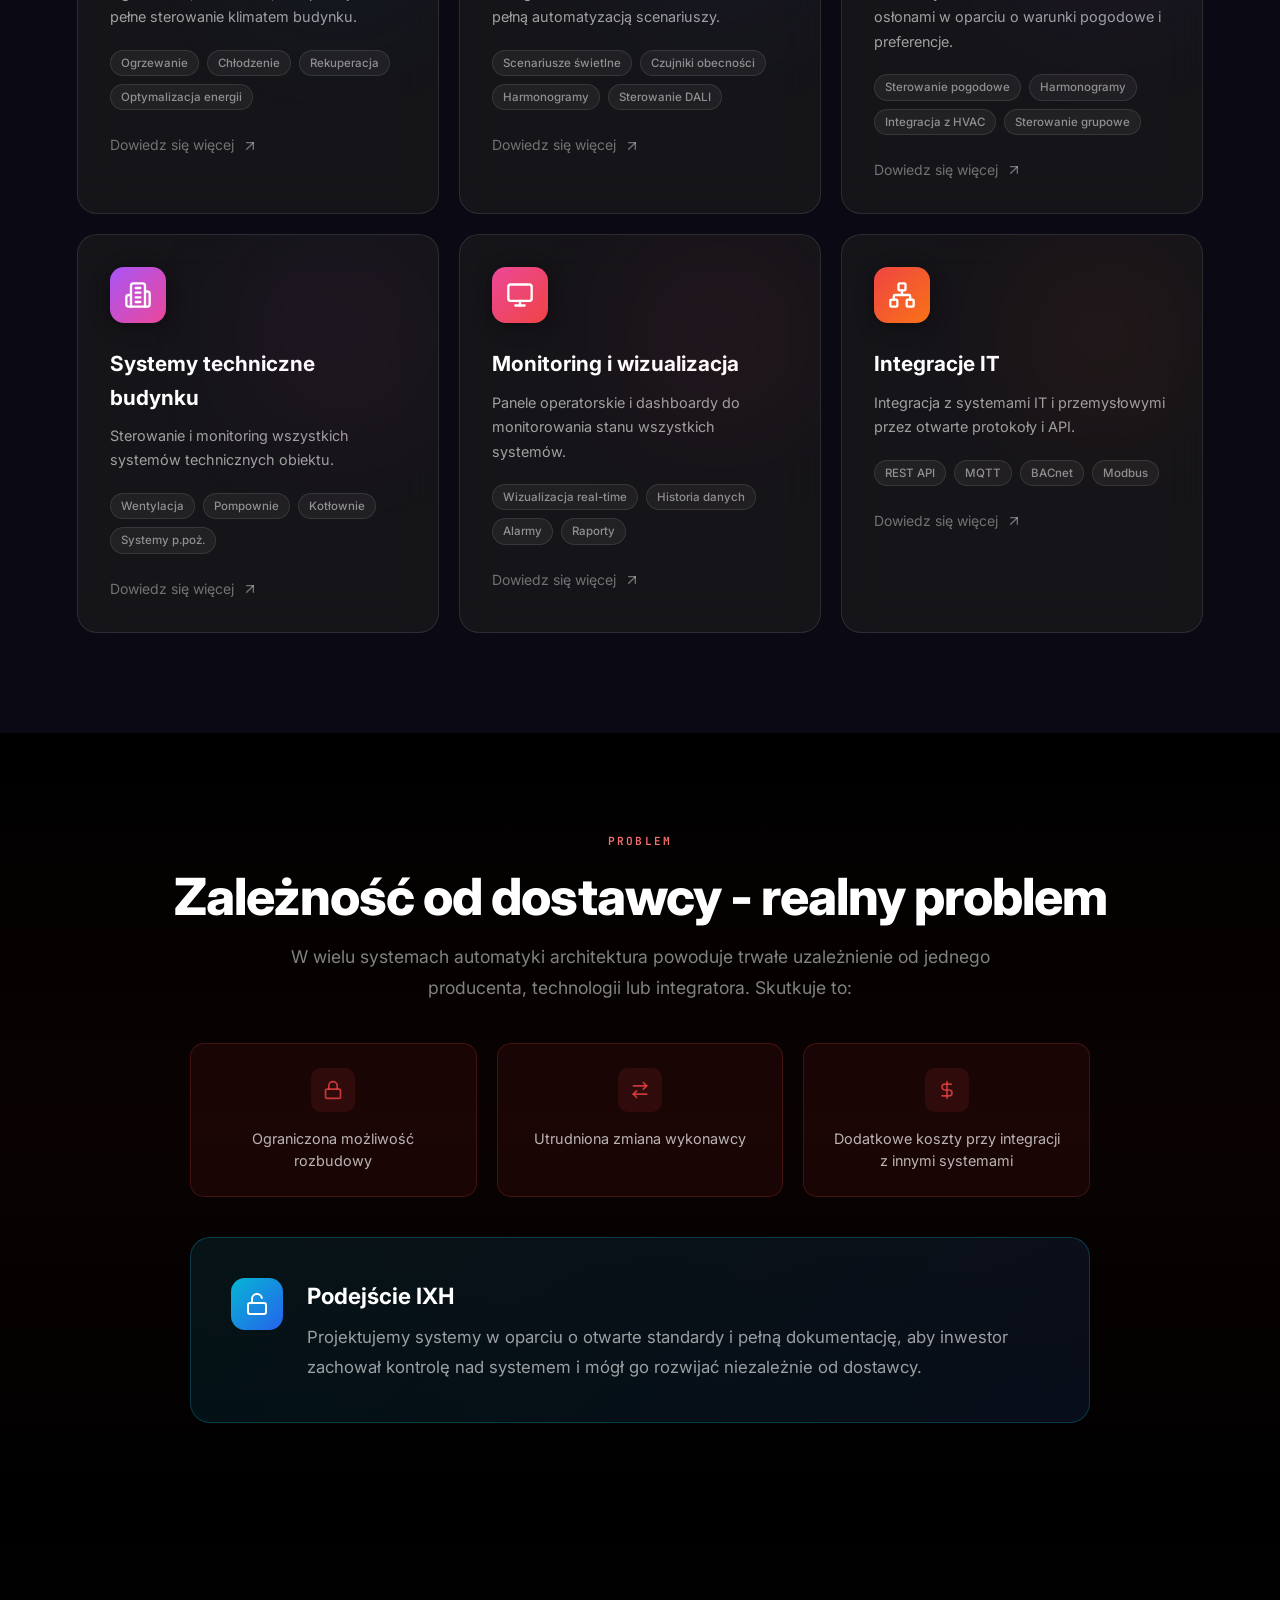
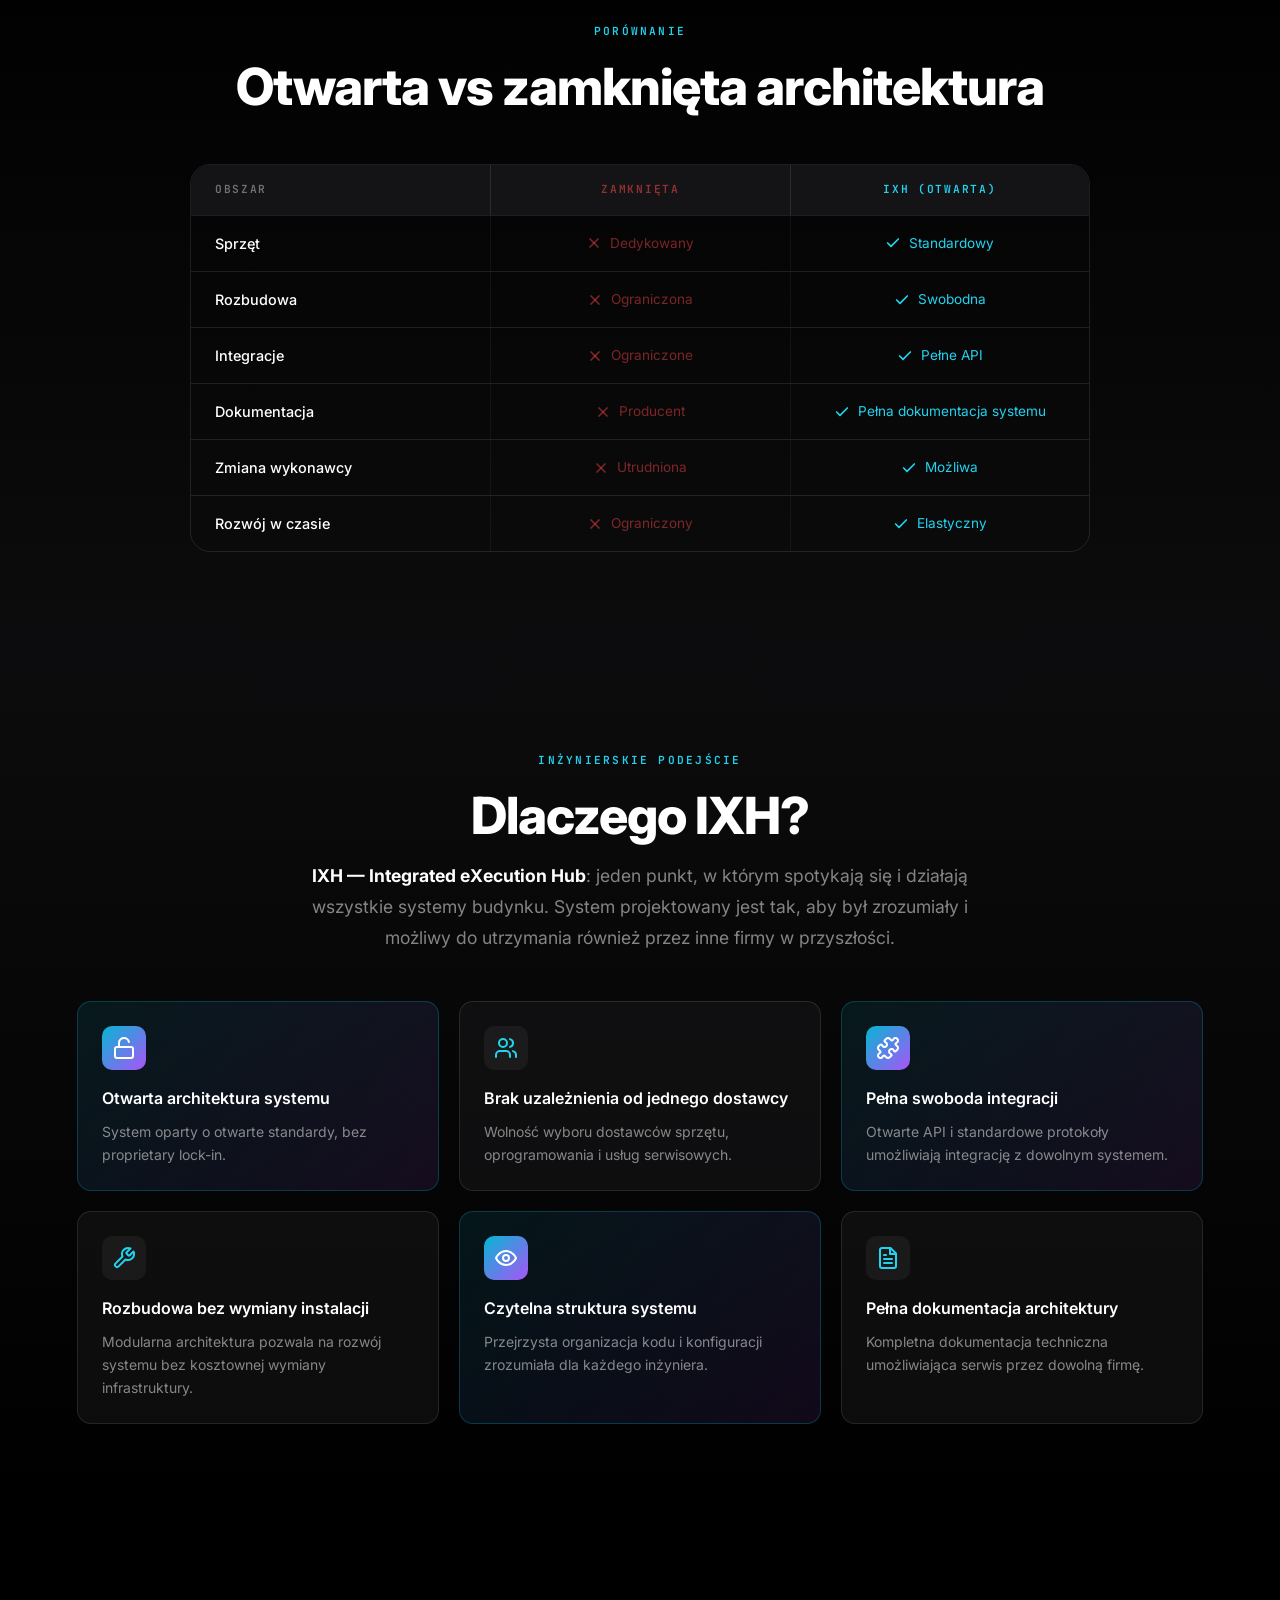
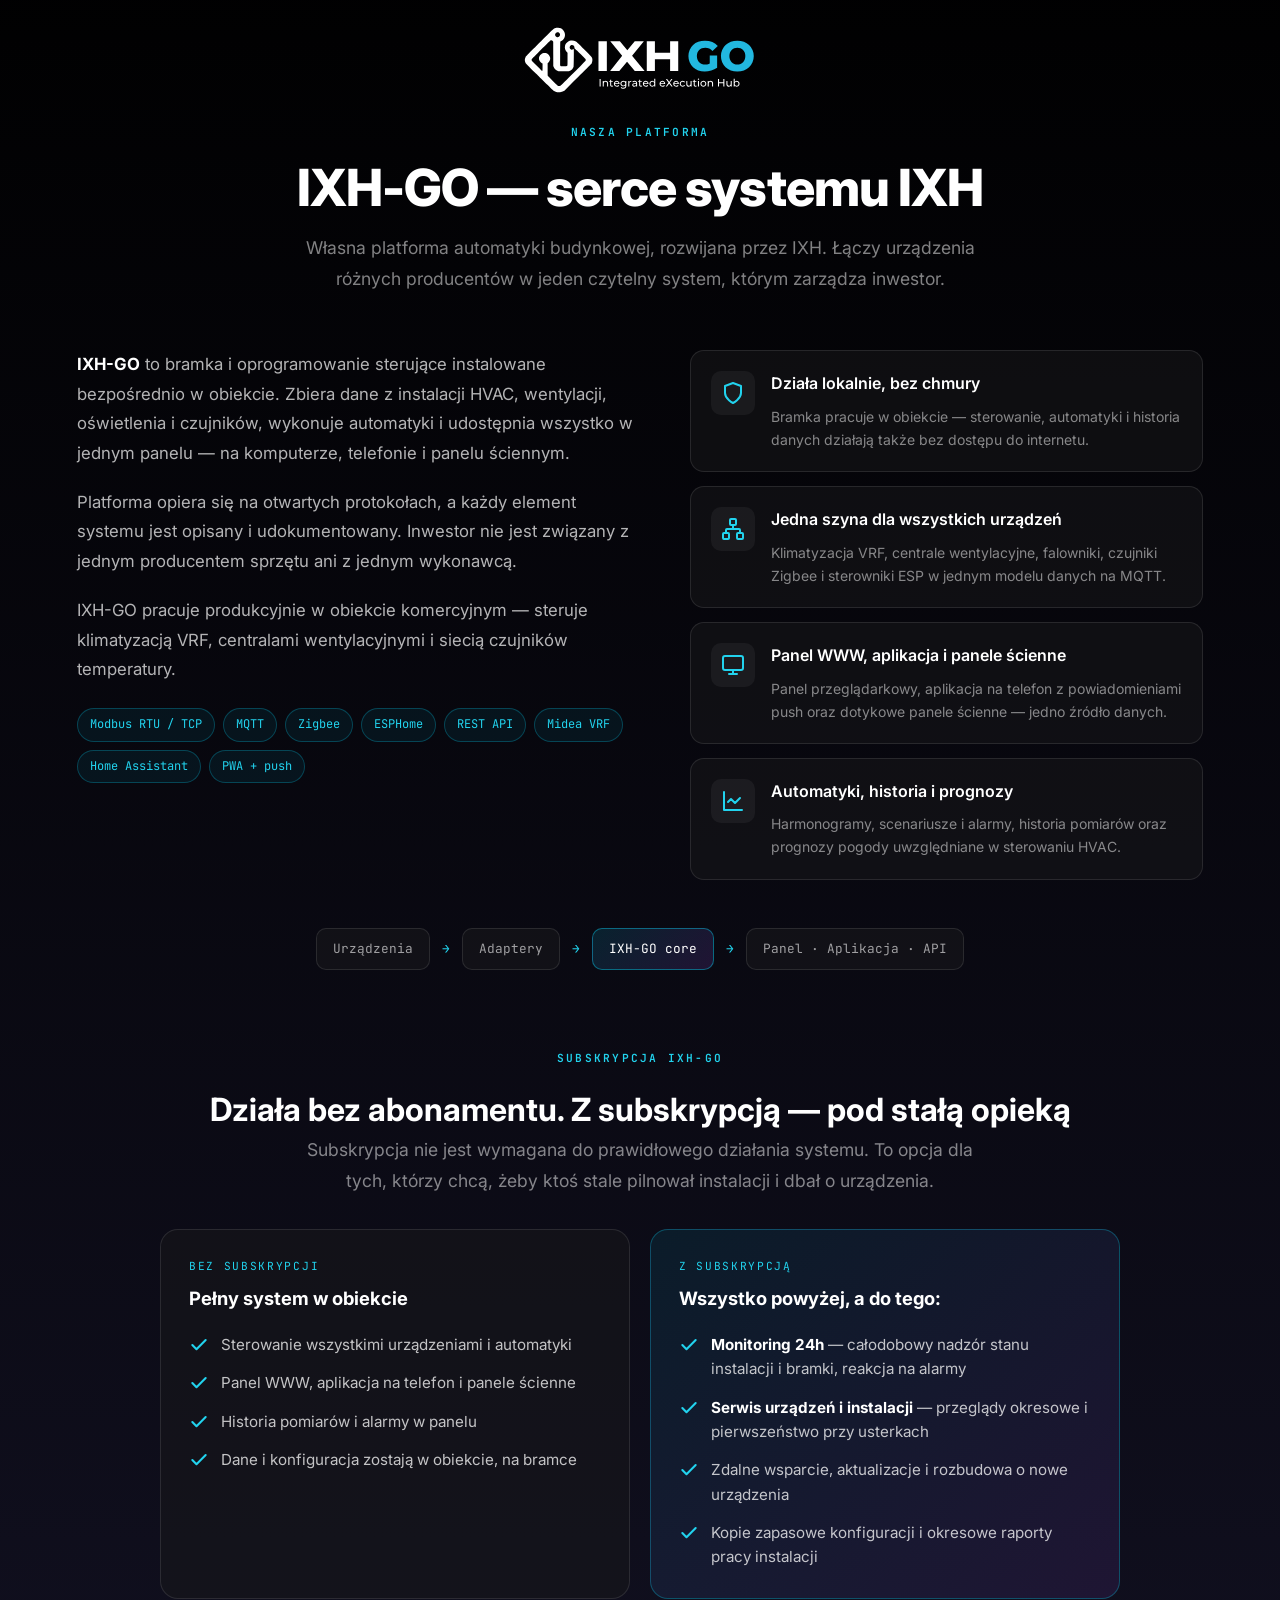
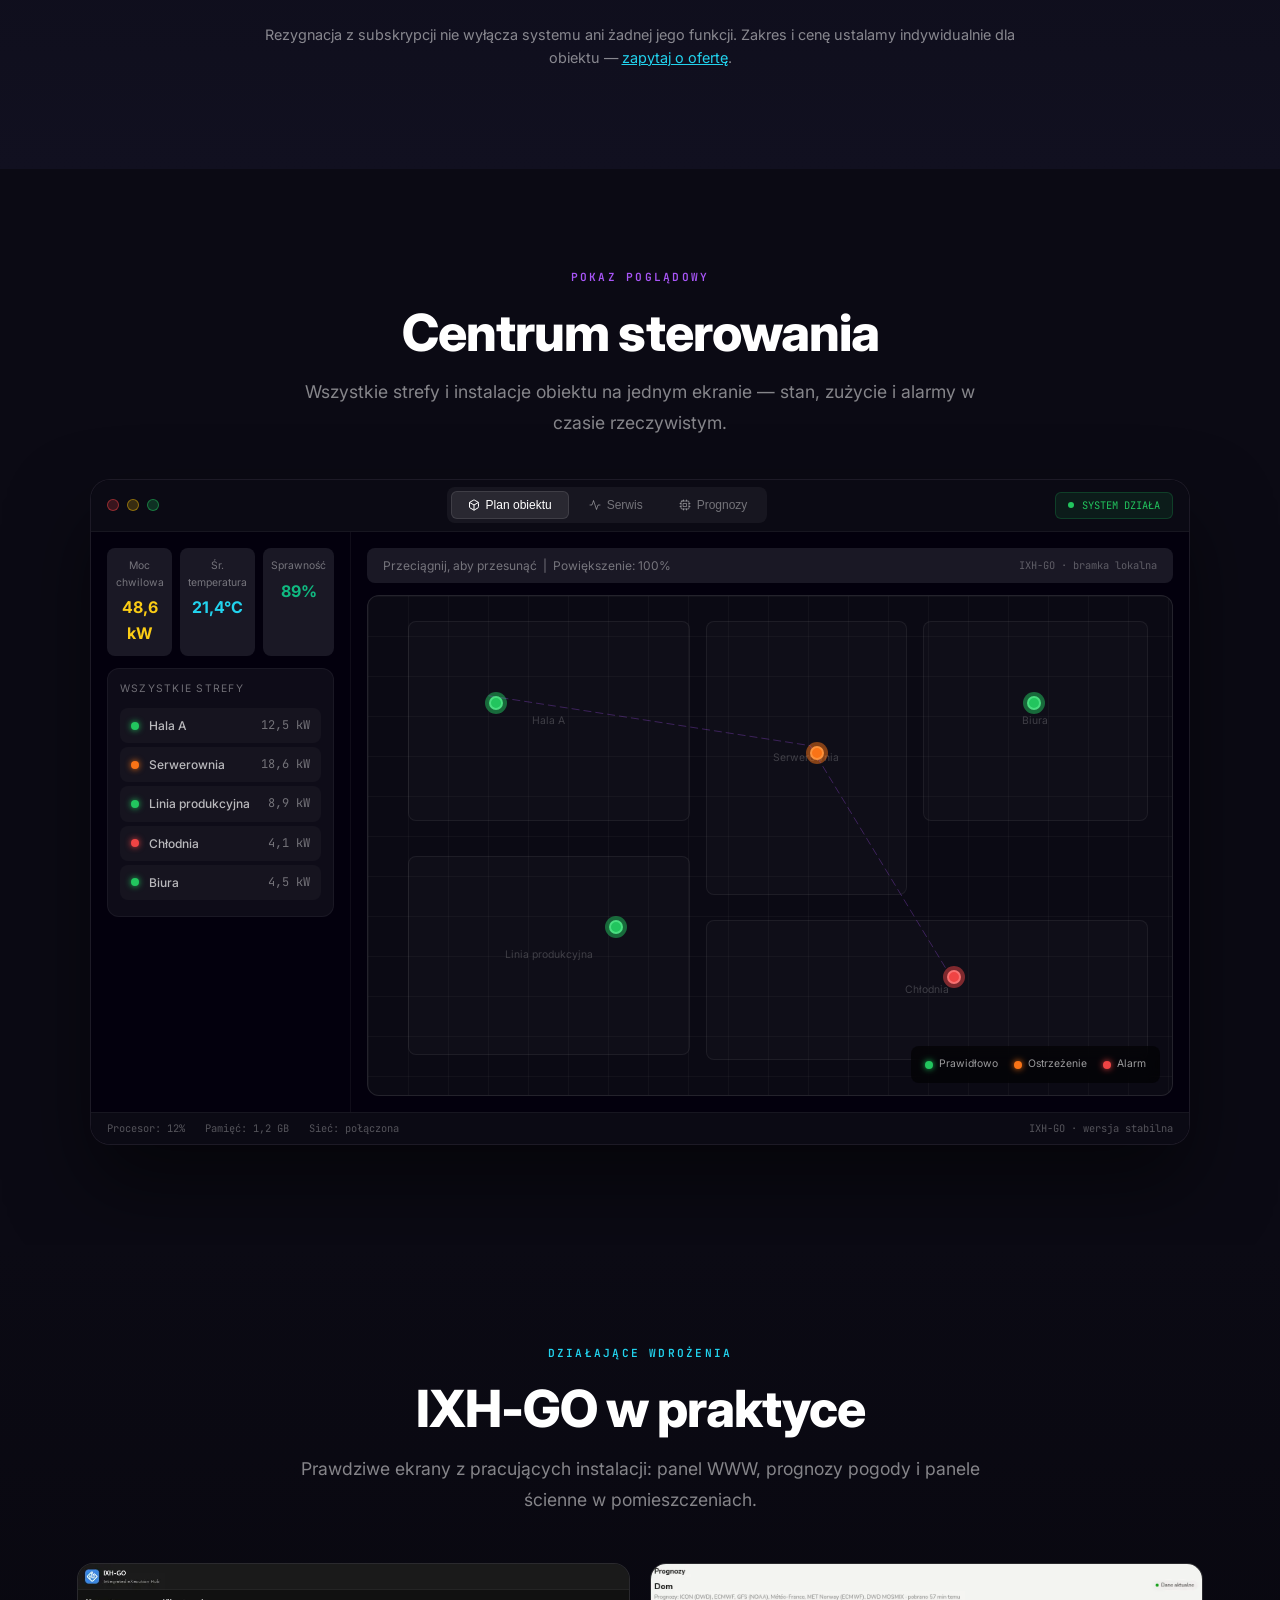
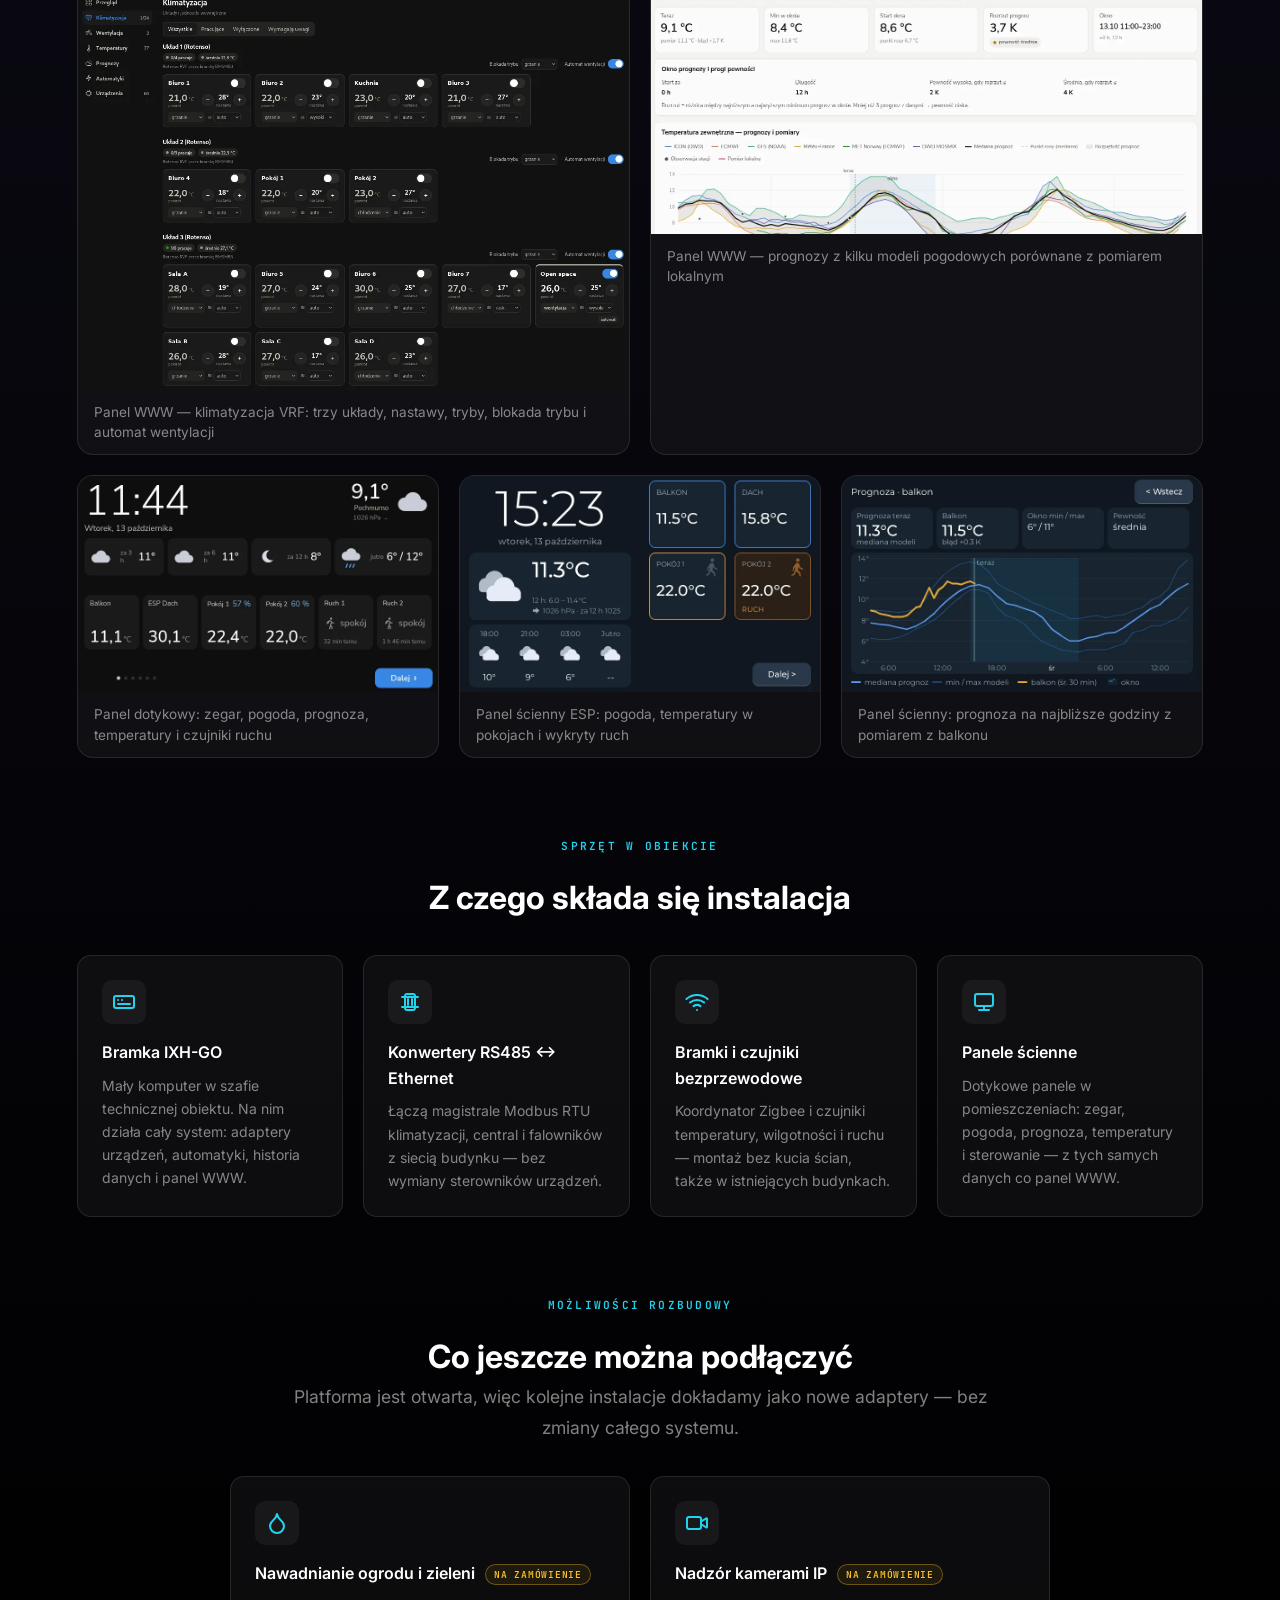
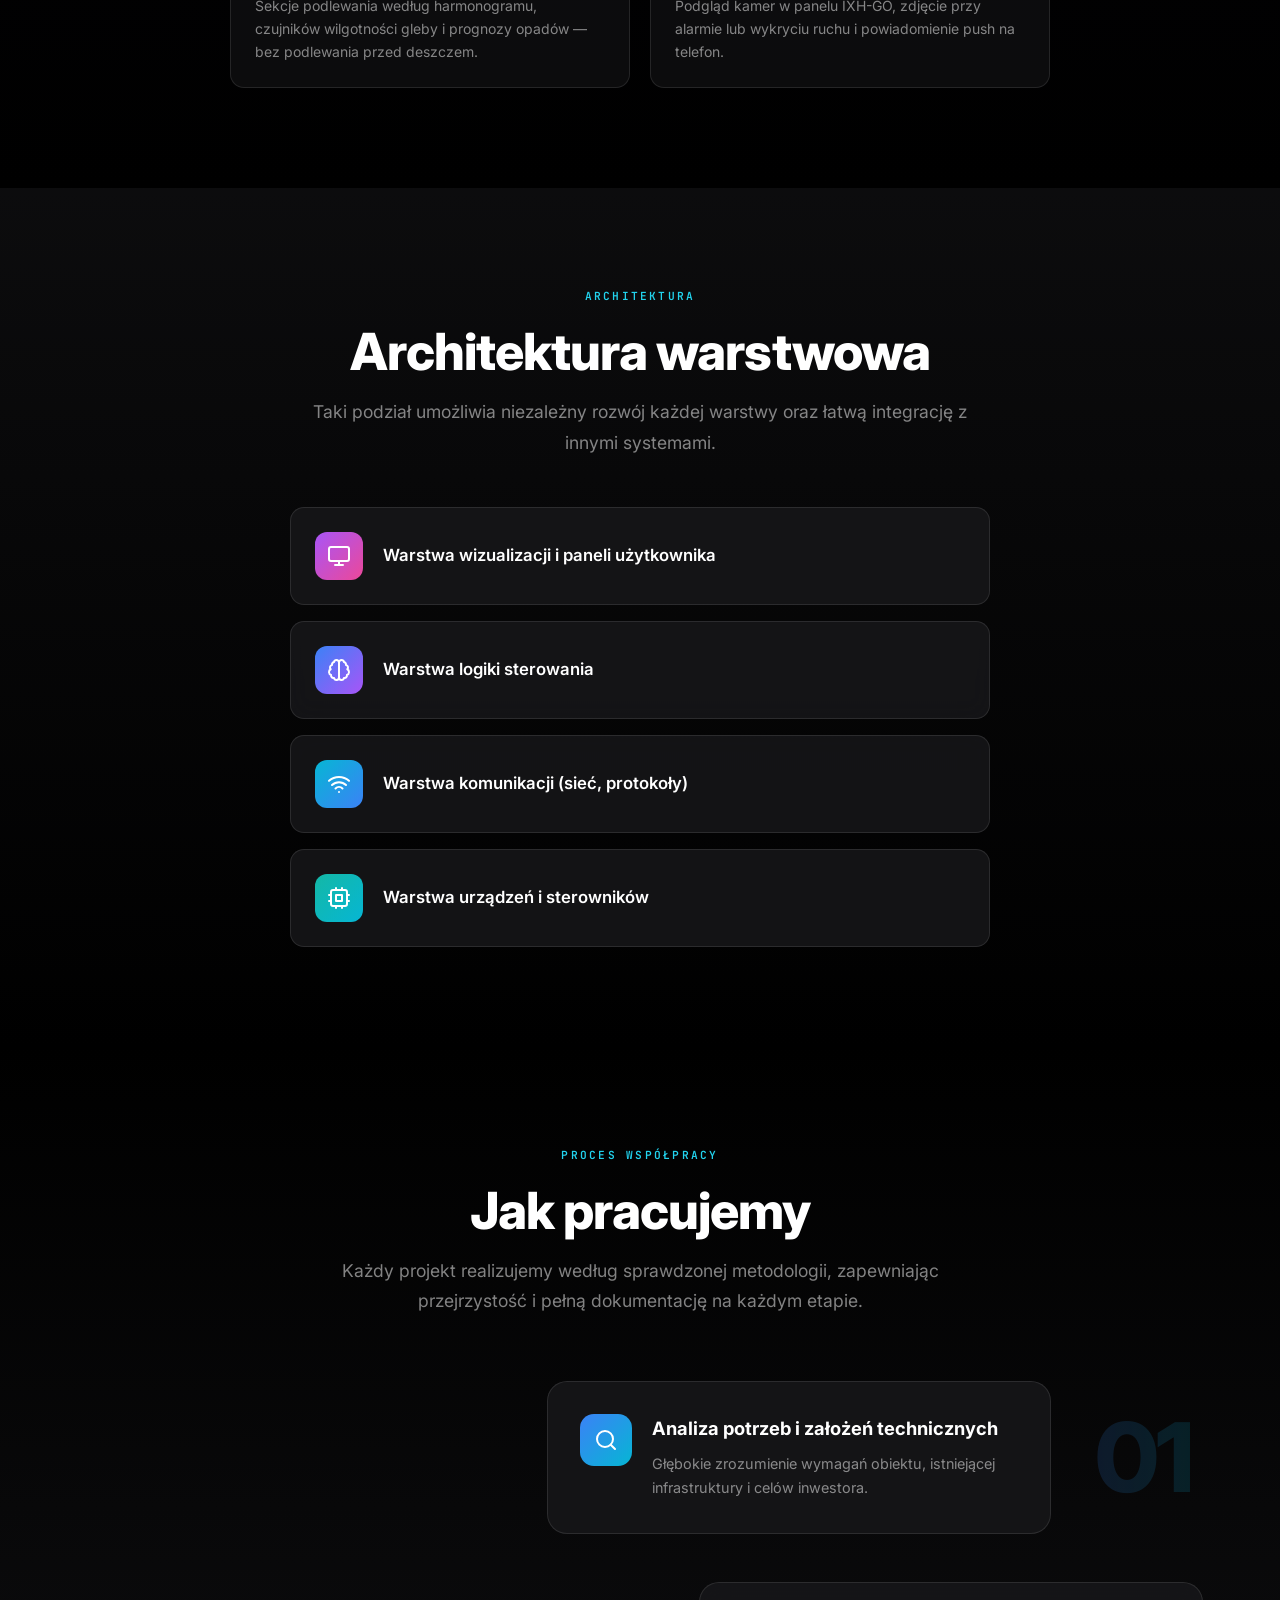
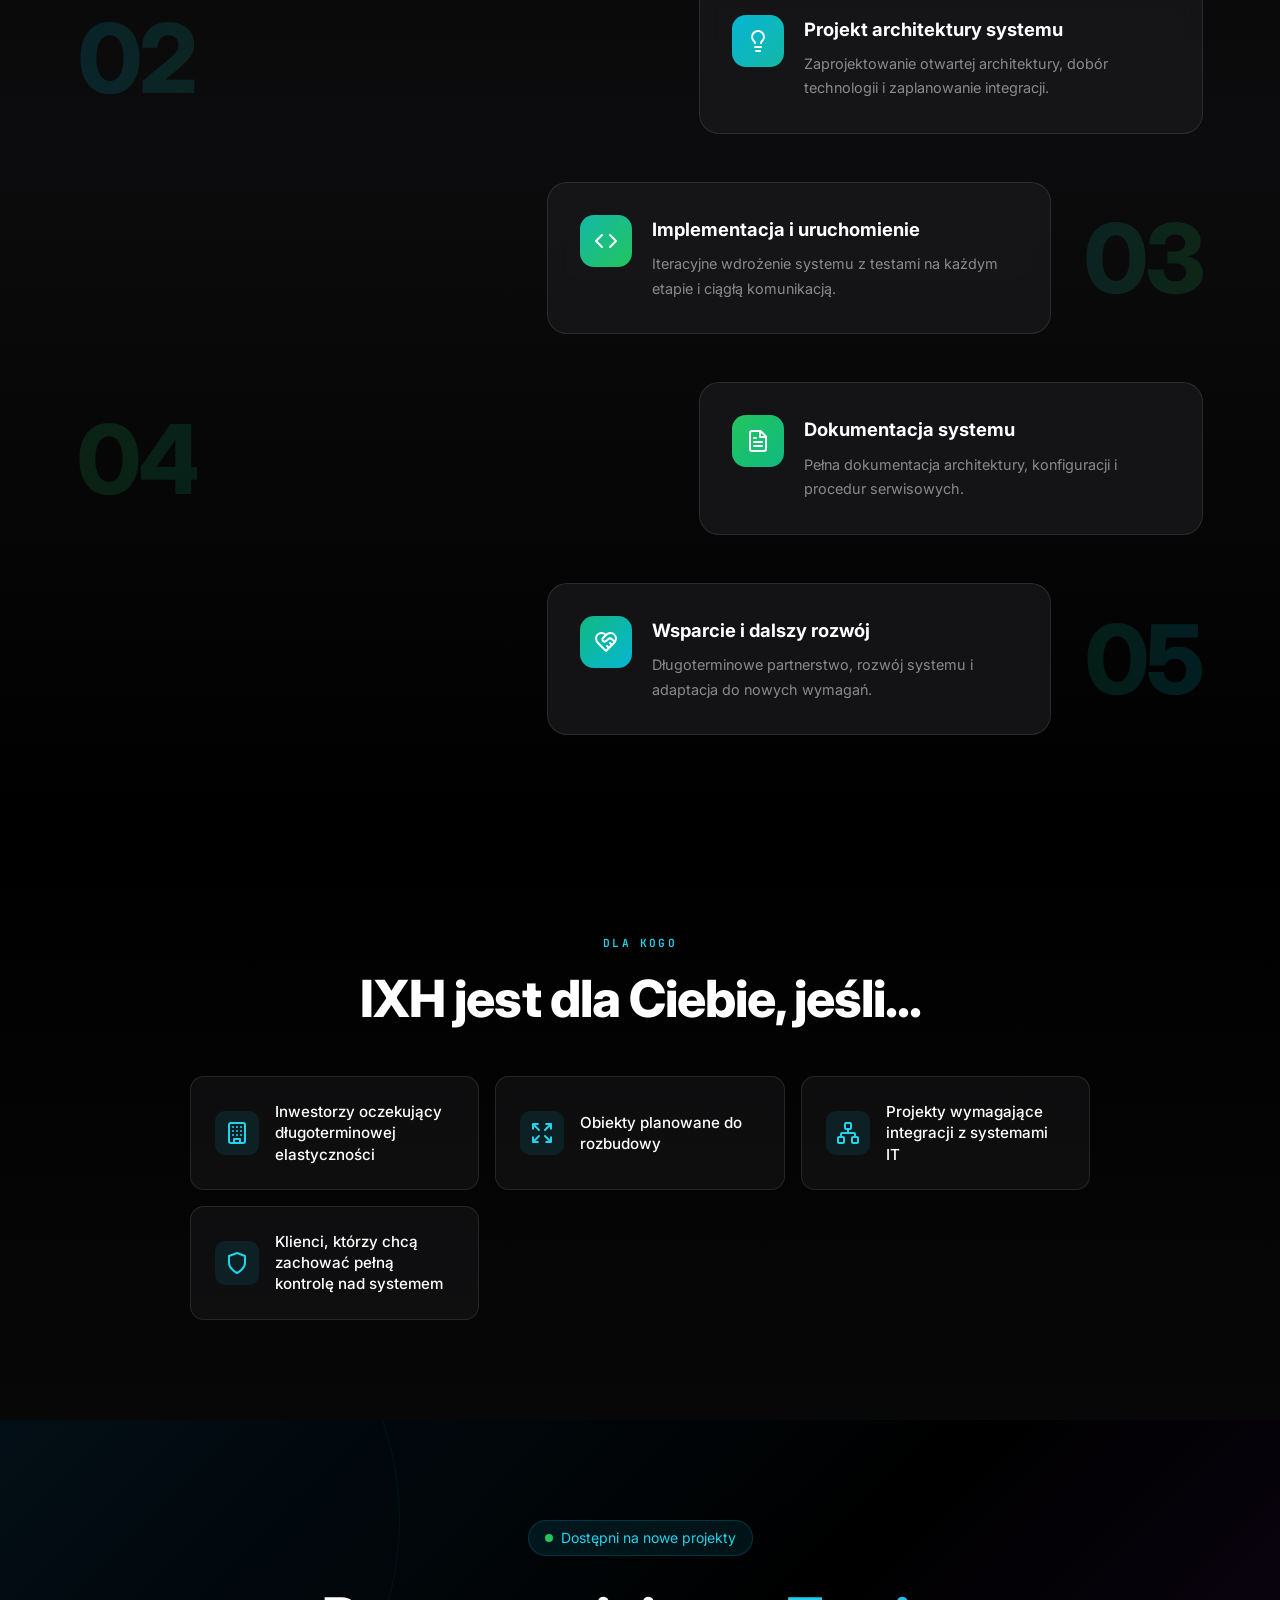
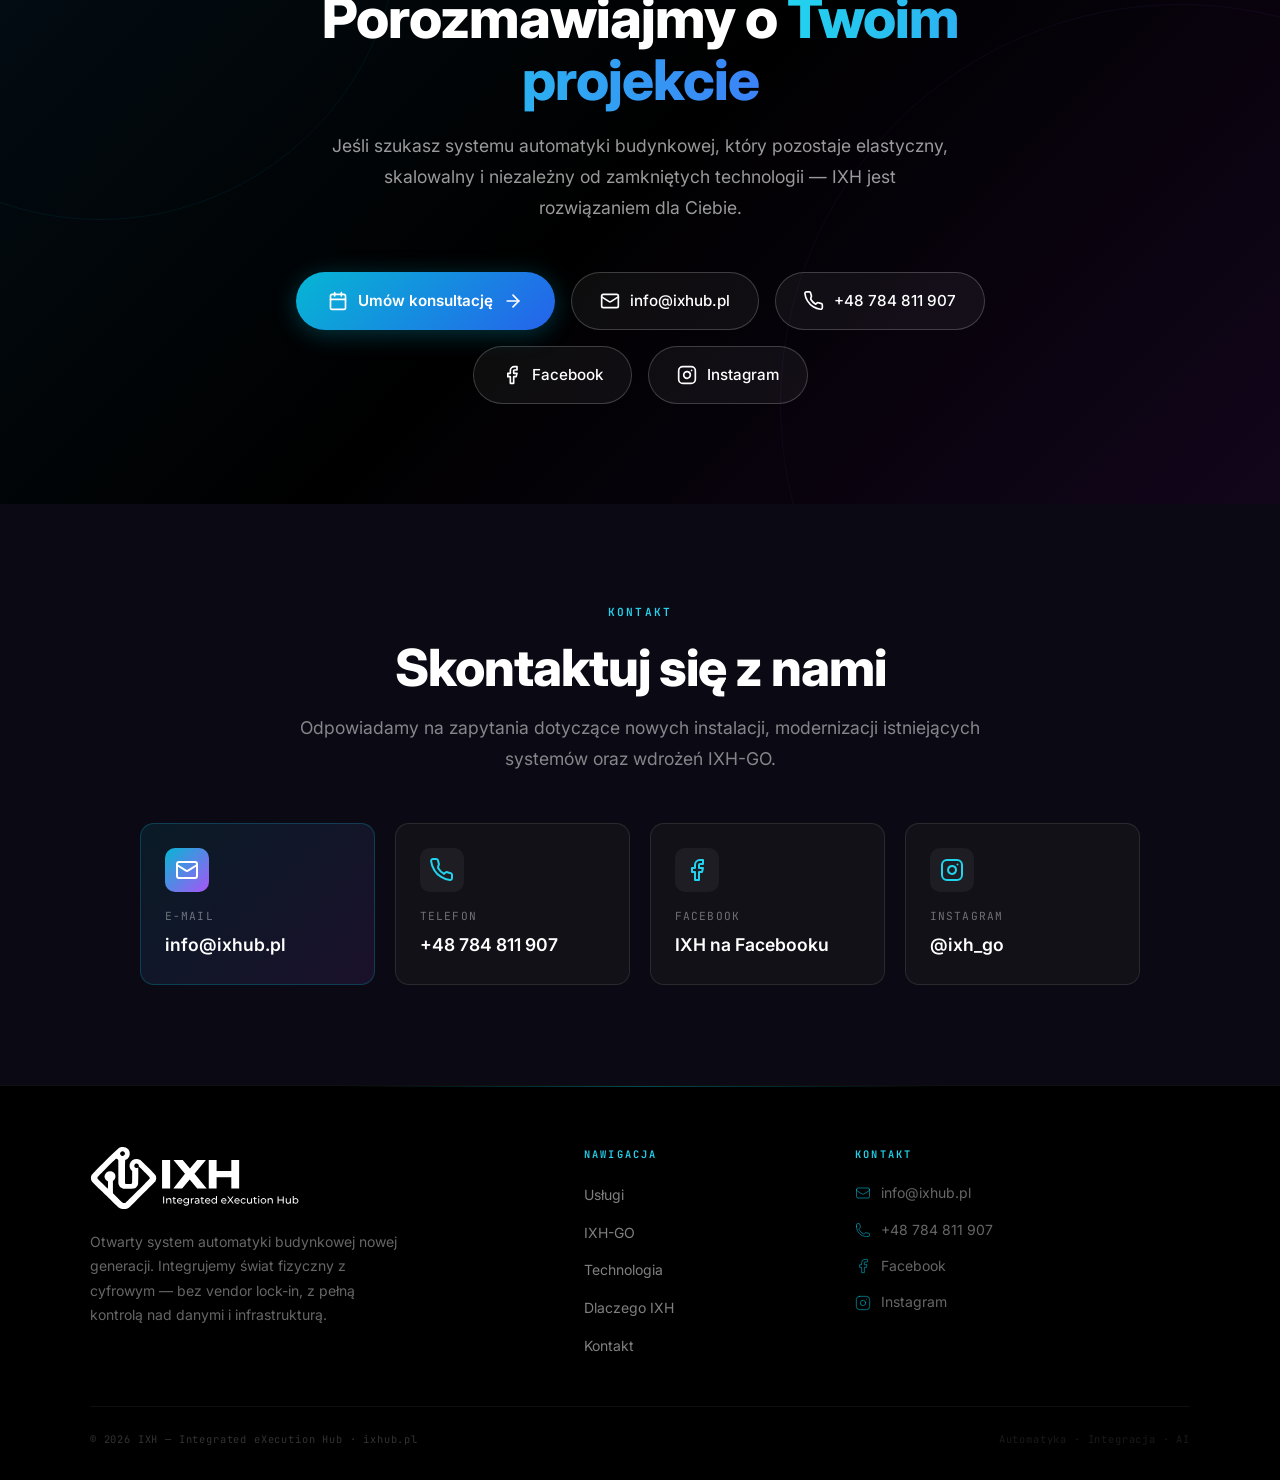
==== commit 5bc049e4: "Link do Instagrama @ixh_go (kontakt, przyciski, stopka, podstrony) Co-Authored-By: Claude Opus 5.5 <" ====
--- a/index.html
+++ b/index.html
@@ -830,6 +830,10 @@
           <svg viewBox="0 0 24 24"><path d="M18 2h-3a5 5 0 0 0-5 5v3H7v4h3v8h4v-8h3l1-4h-4V7a1 1 0 0 1 1-1h3z"/></svg>
           Facebook
         </a>
+        <a href="https://www.instagram.com/ixh_go/" class="btn-outline-white" target="_blank" rel="noopener">
+          <svg viewBox="0 0 24 24"><rect width="20" height="20" x="2" y="2" rx="5" ry="5"/><path d="M16 11.37A4 4 0 1 1 12.63 8 4 4 0 0 1 16 11.37z"/><line x1="17.5" x2="17.51" y1="6.5" y2="6.5"/></svg>
+          Instagram
+        </a>
       </div>
     </div>
   </section>
@@ -857,6 +861,11 @@
           <div class="why-icon plain"><svg viewBox="0 0 24 24"><path d="M18 2h-3a5 5 0 0 0-5 5v3H7v4h3v8h4v-8h3l1-4h-4V7a1 1 0 0 1 1-1h3z"/></svg></div>
           <div class="contact-label">Facebook</div>
           <div class="contact-value">IXH na Facebooku</div>
+        </a>
+        <a class="why-card normal contact-card reveal" href="https://www.instagram.com/ixh_go/" target="_blank" rel="noopener">
+          <div class="why-icon plain"><svg viewBox="0 0 24 24"><rect width="20" height="20" x="2" y="2" rx="5" ry="5"/><path d="M16 11.37A4 4 0 1 1 12.63 8 4 4 0 0 1 16 11.37z"/><line x1="17.5" x2="17.51" y1="6.5" y2="6.5"/></svg></div>
+          <div class="contact-label">Instagram</div>
+          <div class="contact-value">@ixh_go</div>
         </a>
       </div>
     </div>
@@ -898,6 +907,10 @@
         <a class="footer-contact-item" href="https://www.facebook.com/ixhub" target="_blank" rel="noopener">
           <svg viewBox="0 0 24 24"><path d="M18 2h-3a5 5 0 0 0-5 5v3H7v4h3v8h4v-8h3l1-4h-4V7a1 1 0 0 1 1-1h3z"/></svg>
           Facebook
+        </a>
+        <a class="footer-contact-item" href="https://www.instagram.com/ixh_go/" target="_blank" rel="noopener">
+          <svg viewBox="0 0 24 24"><rect width="20" height="20" x="2" y="2" rx="5" ry="5"/><path d="M16 11.37A4 4 0 1 1 12.63 8 4 4 0 0 1 16 11.37z"/><line x1="17.5" x2="17.51" y1="6.5" y2="6.5"/></svg>
+          Instagram
         </a>
       </div>
     </div>
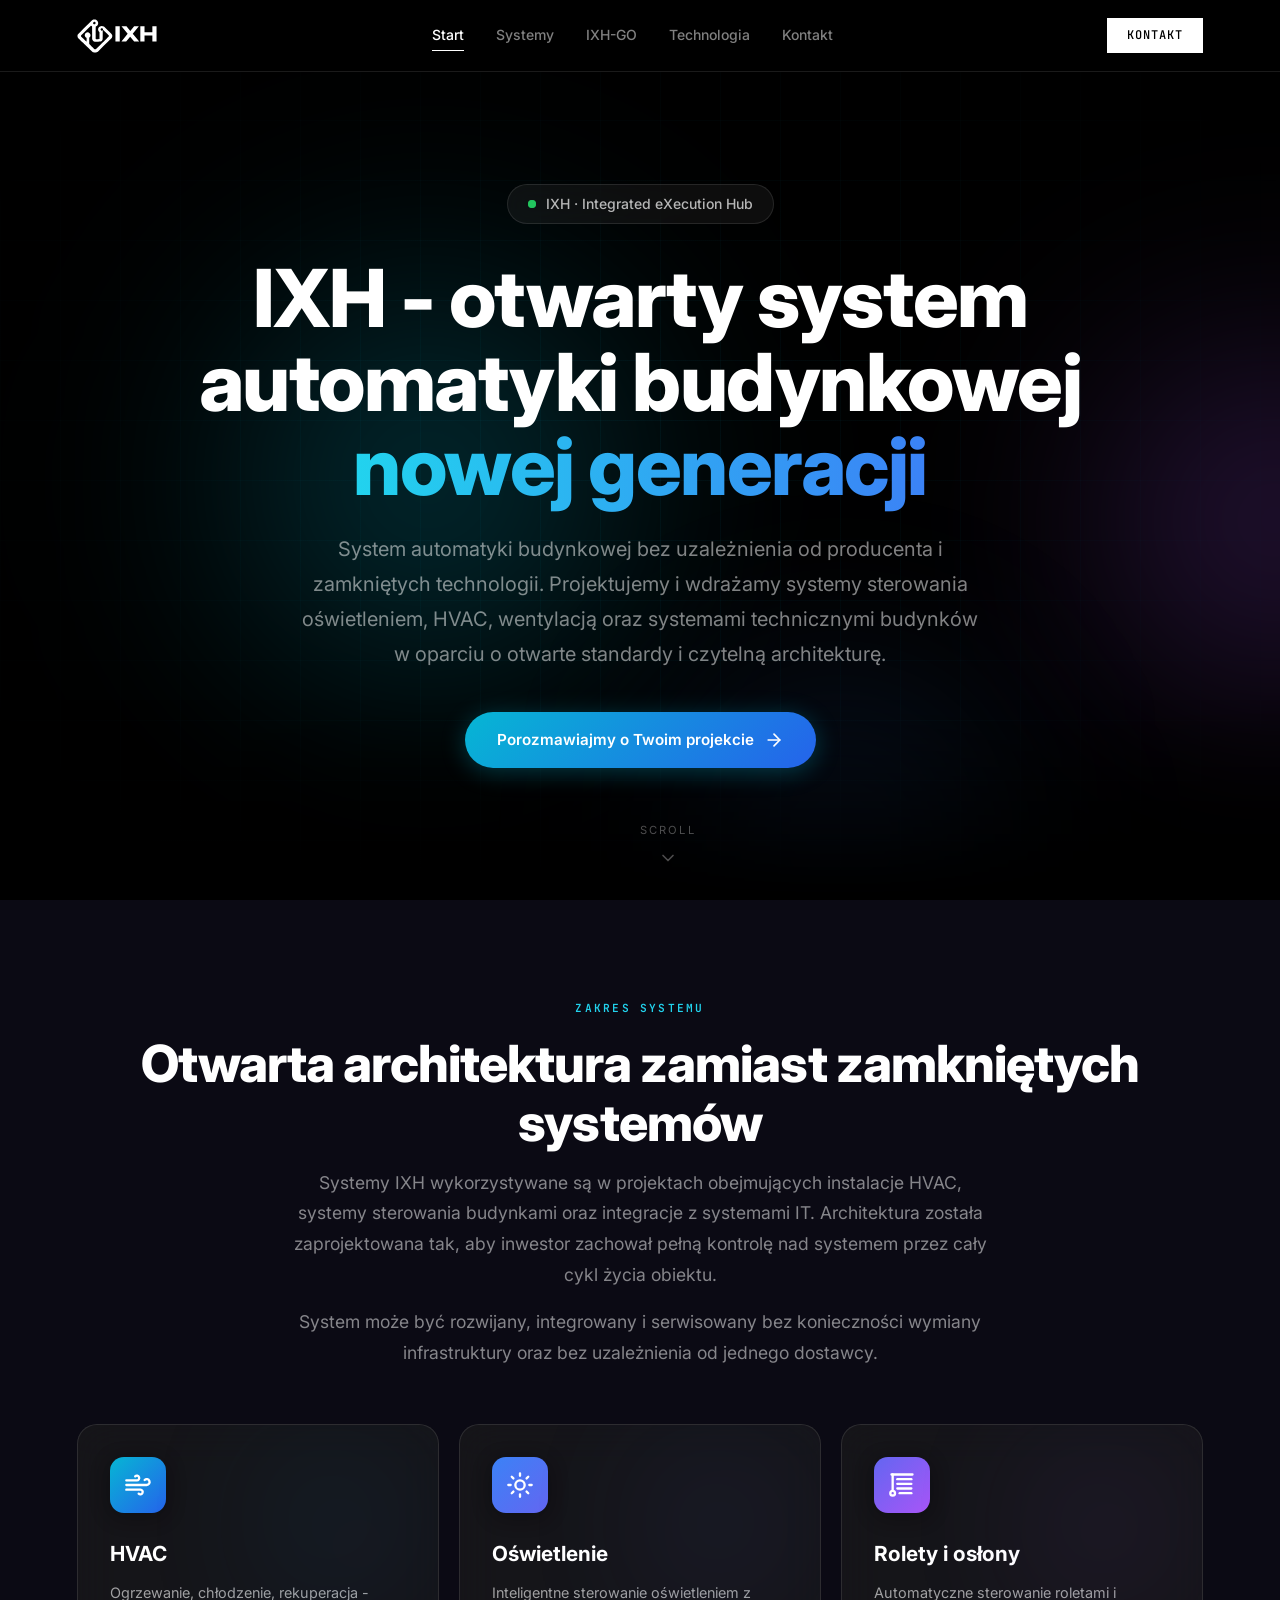
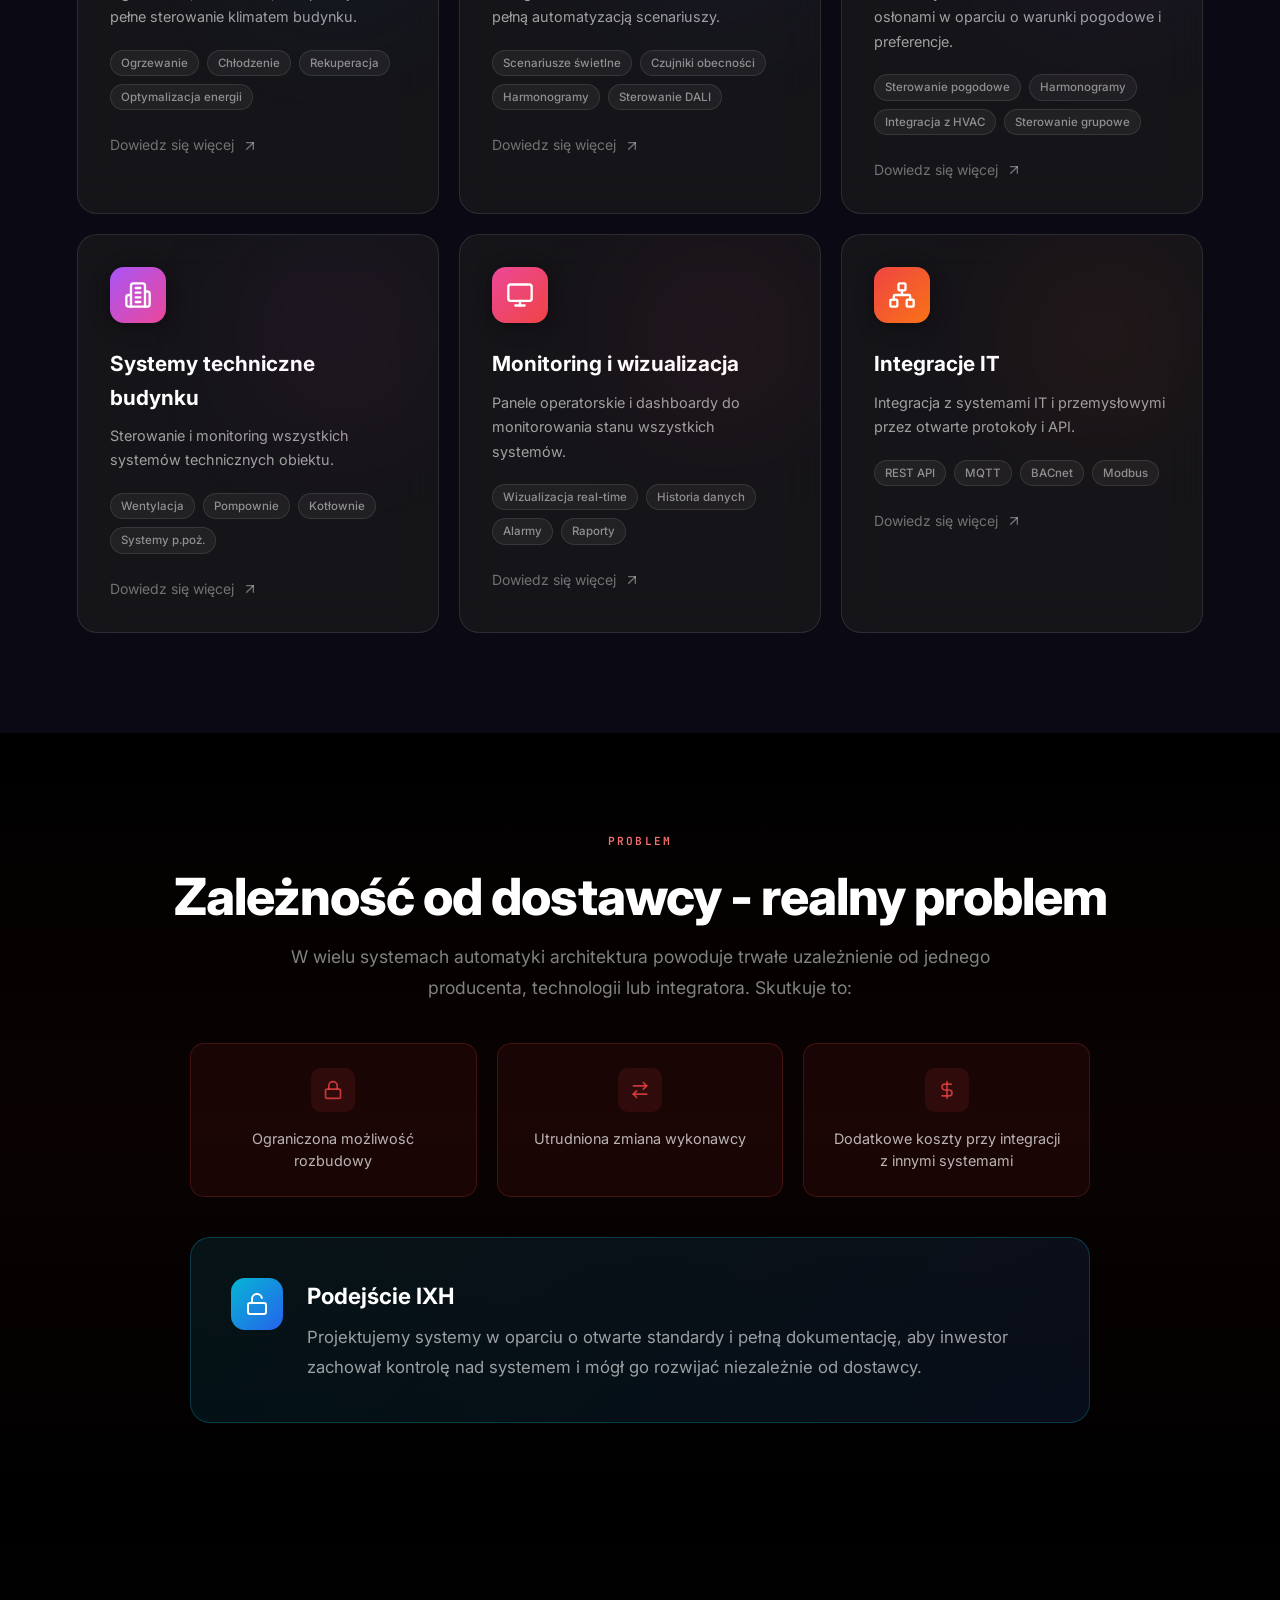
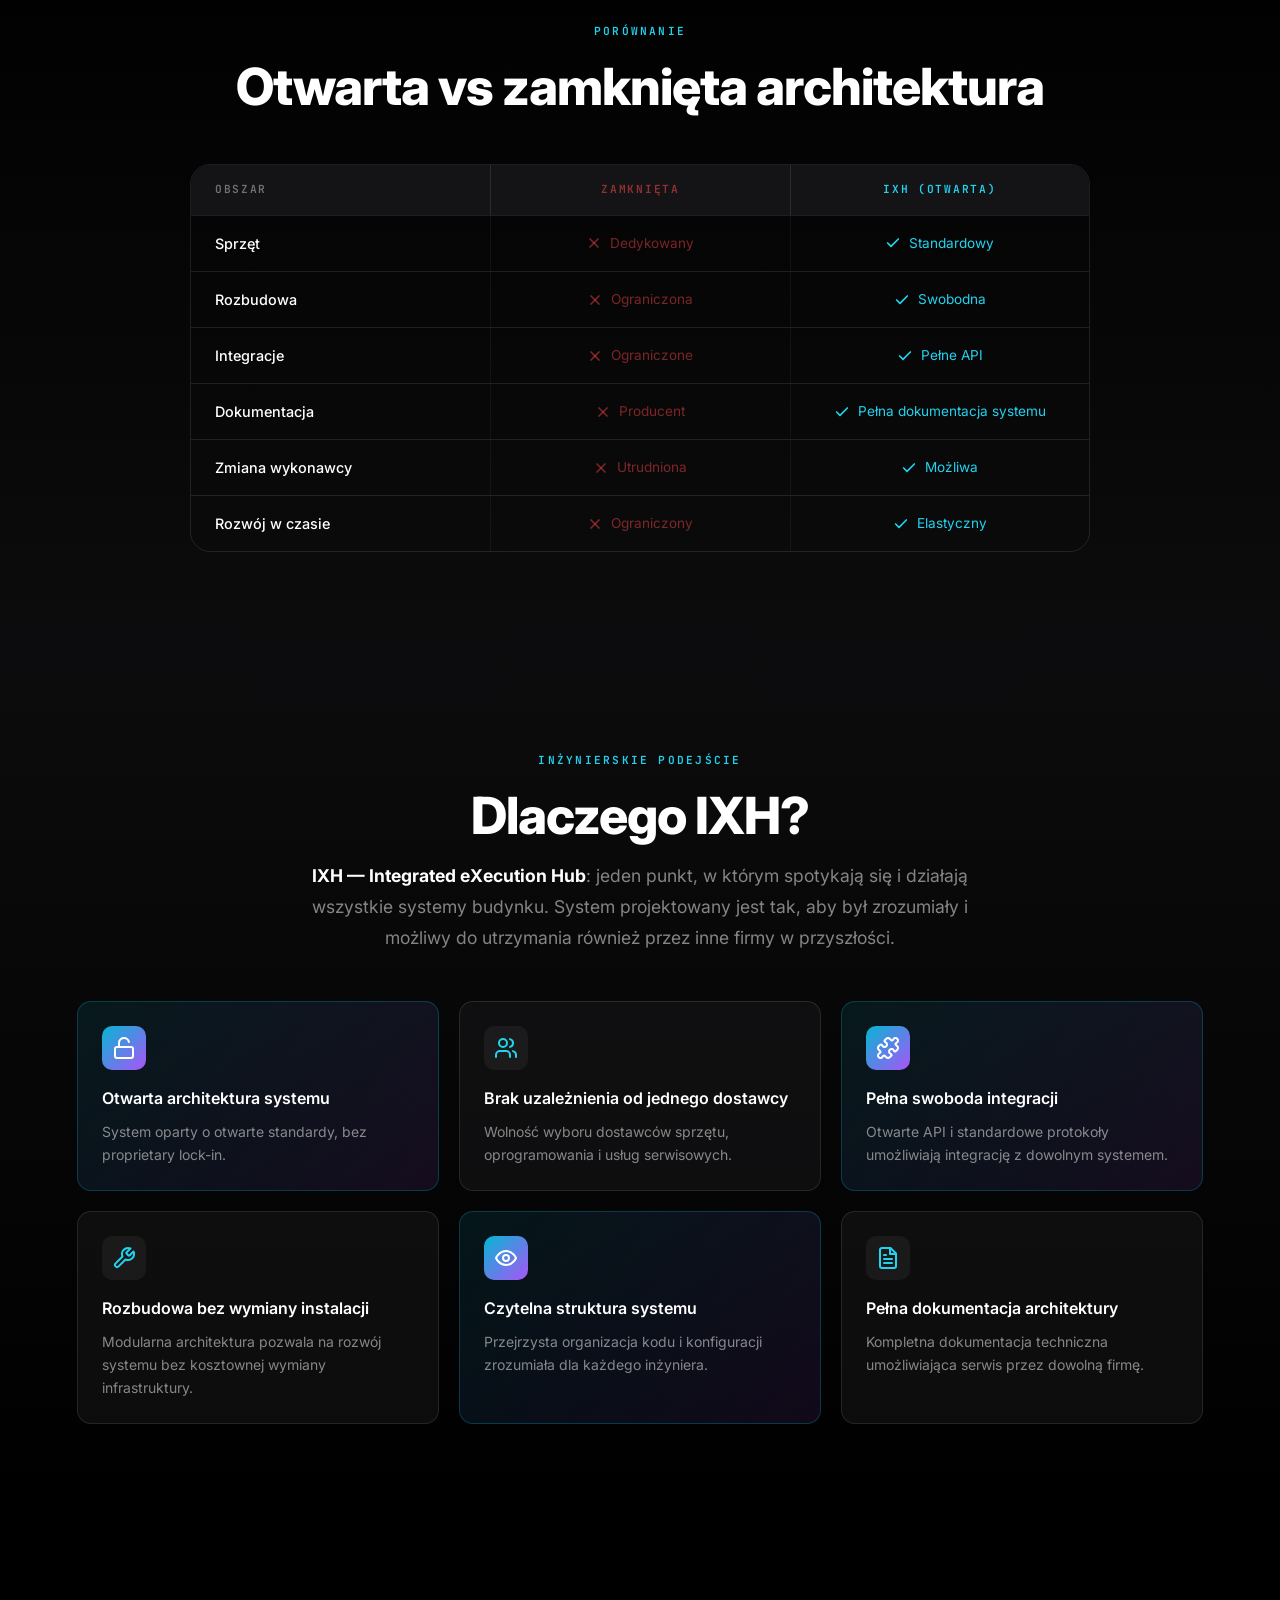
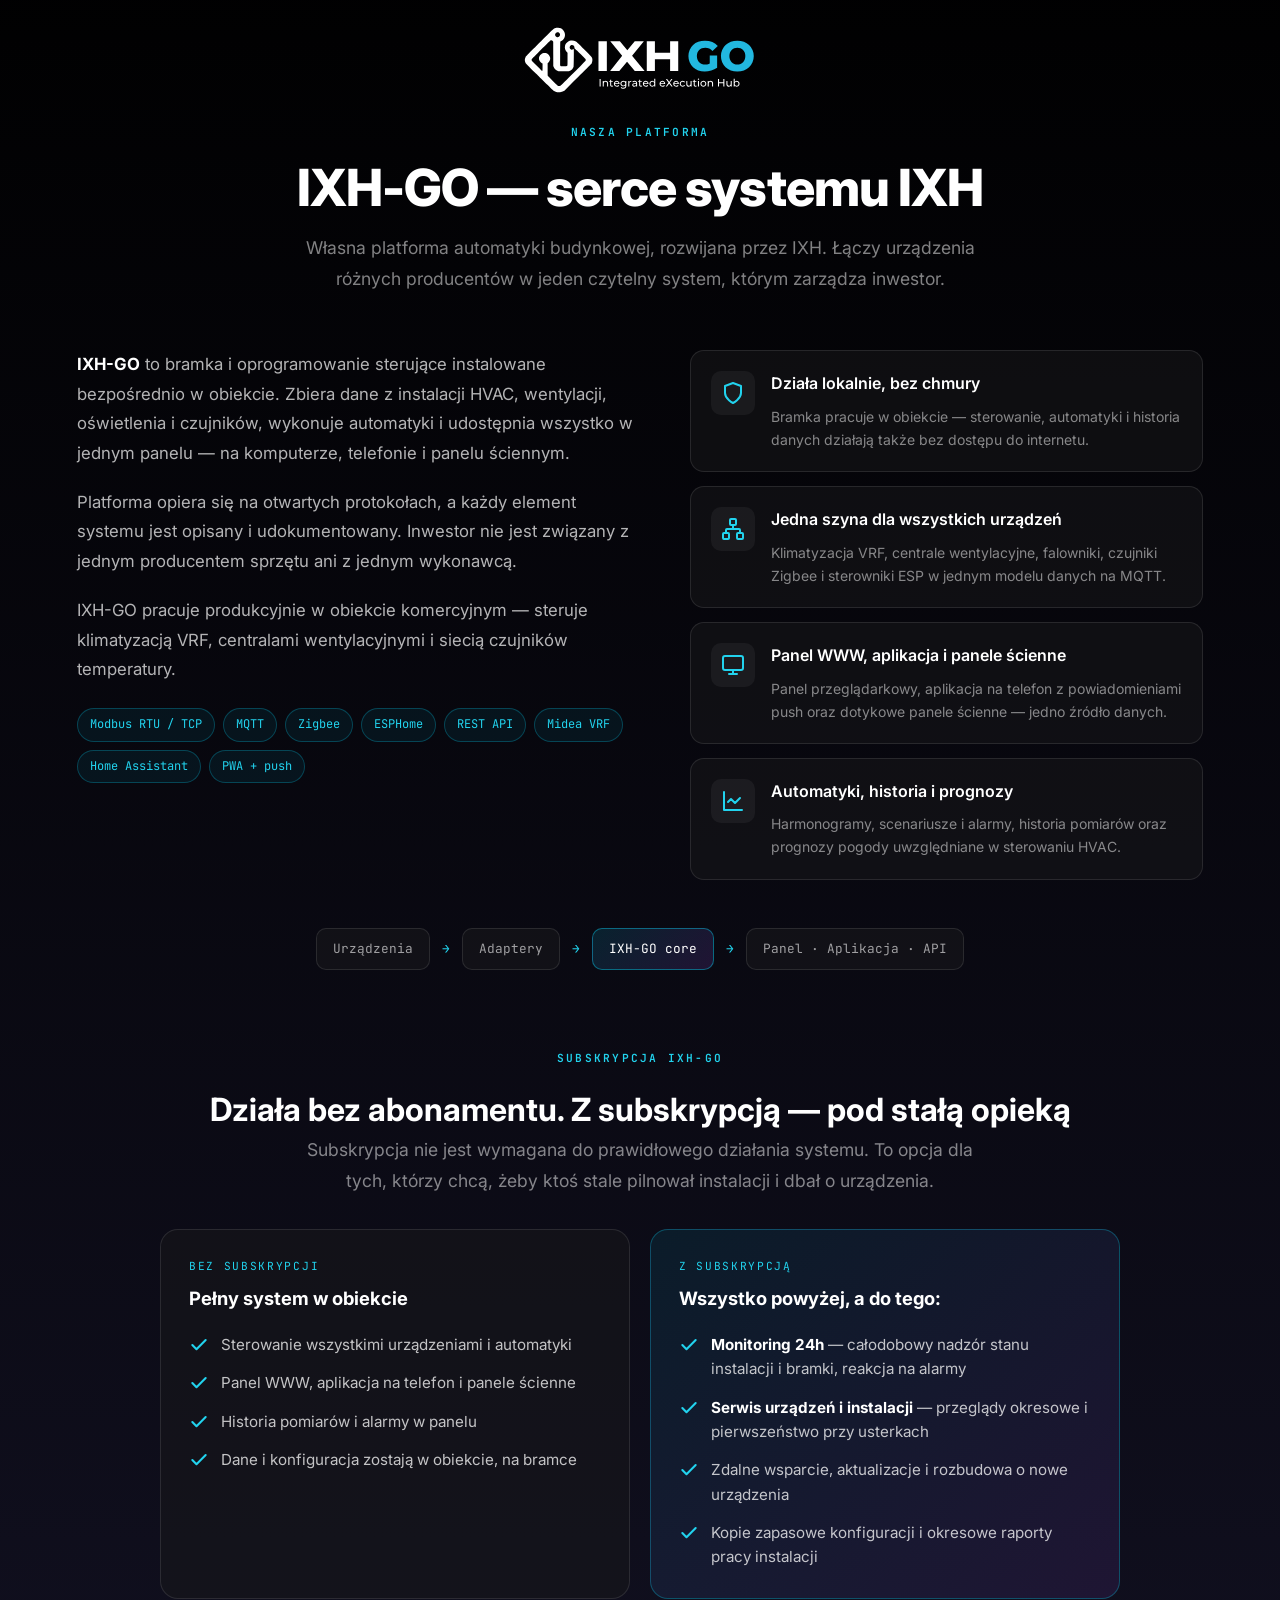
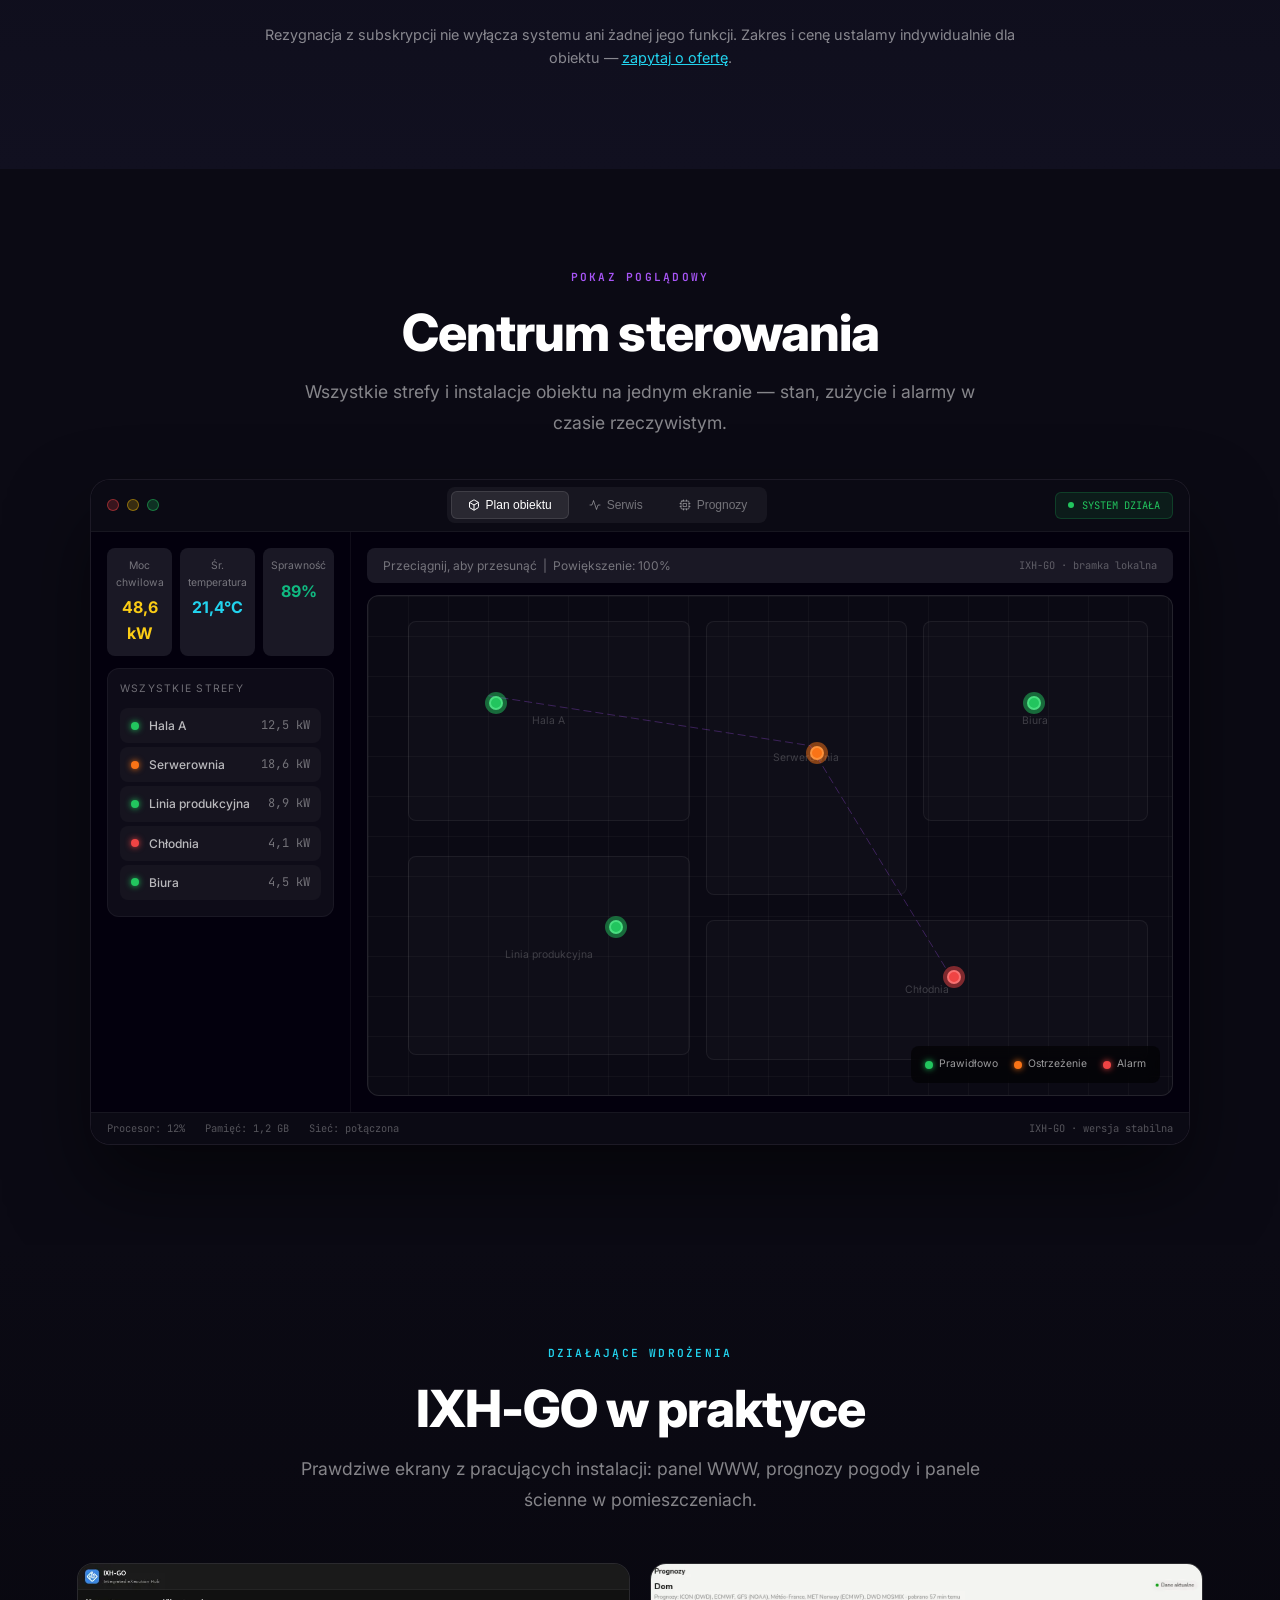
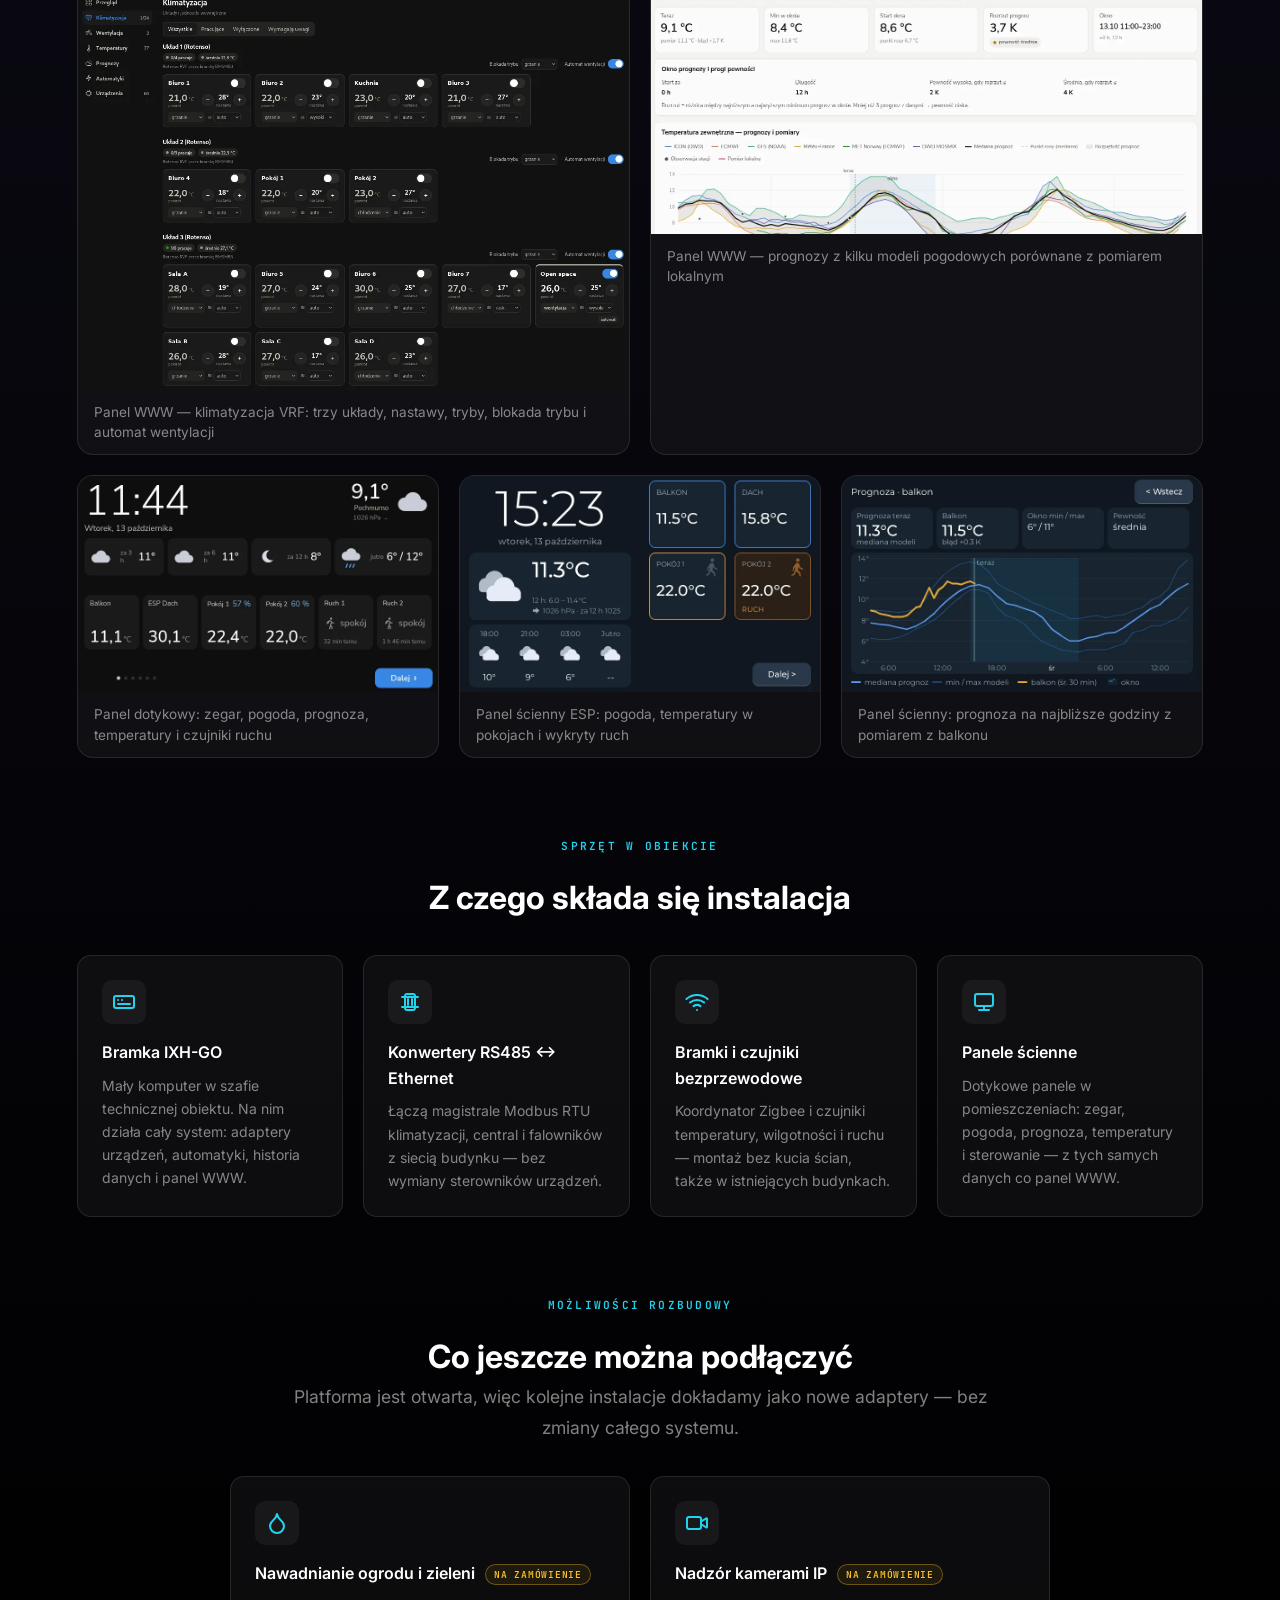
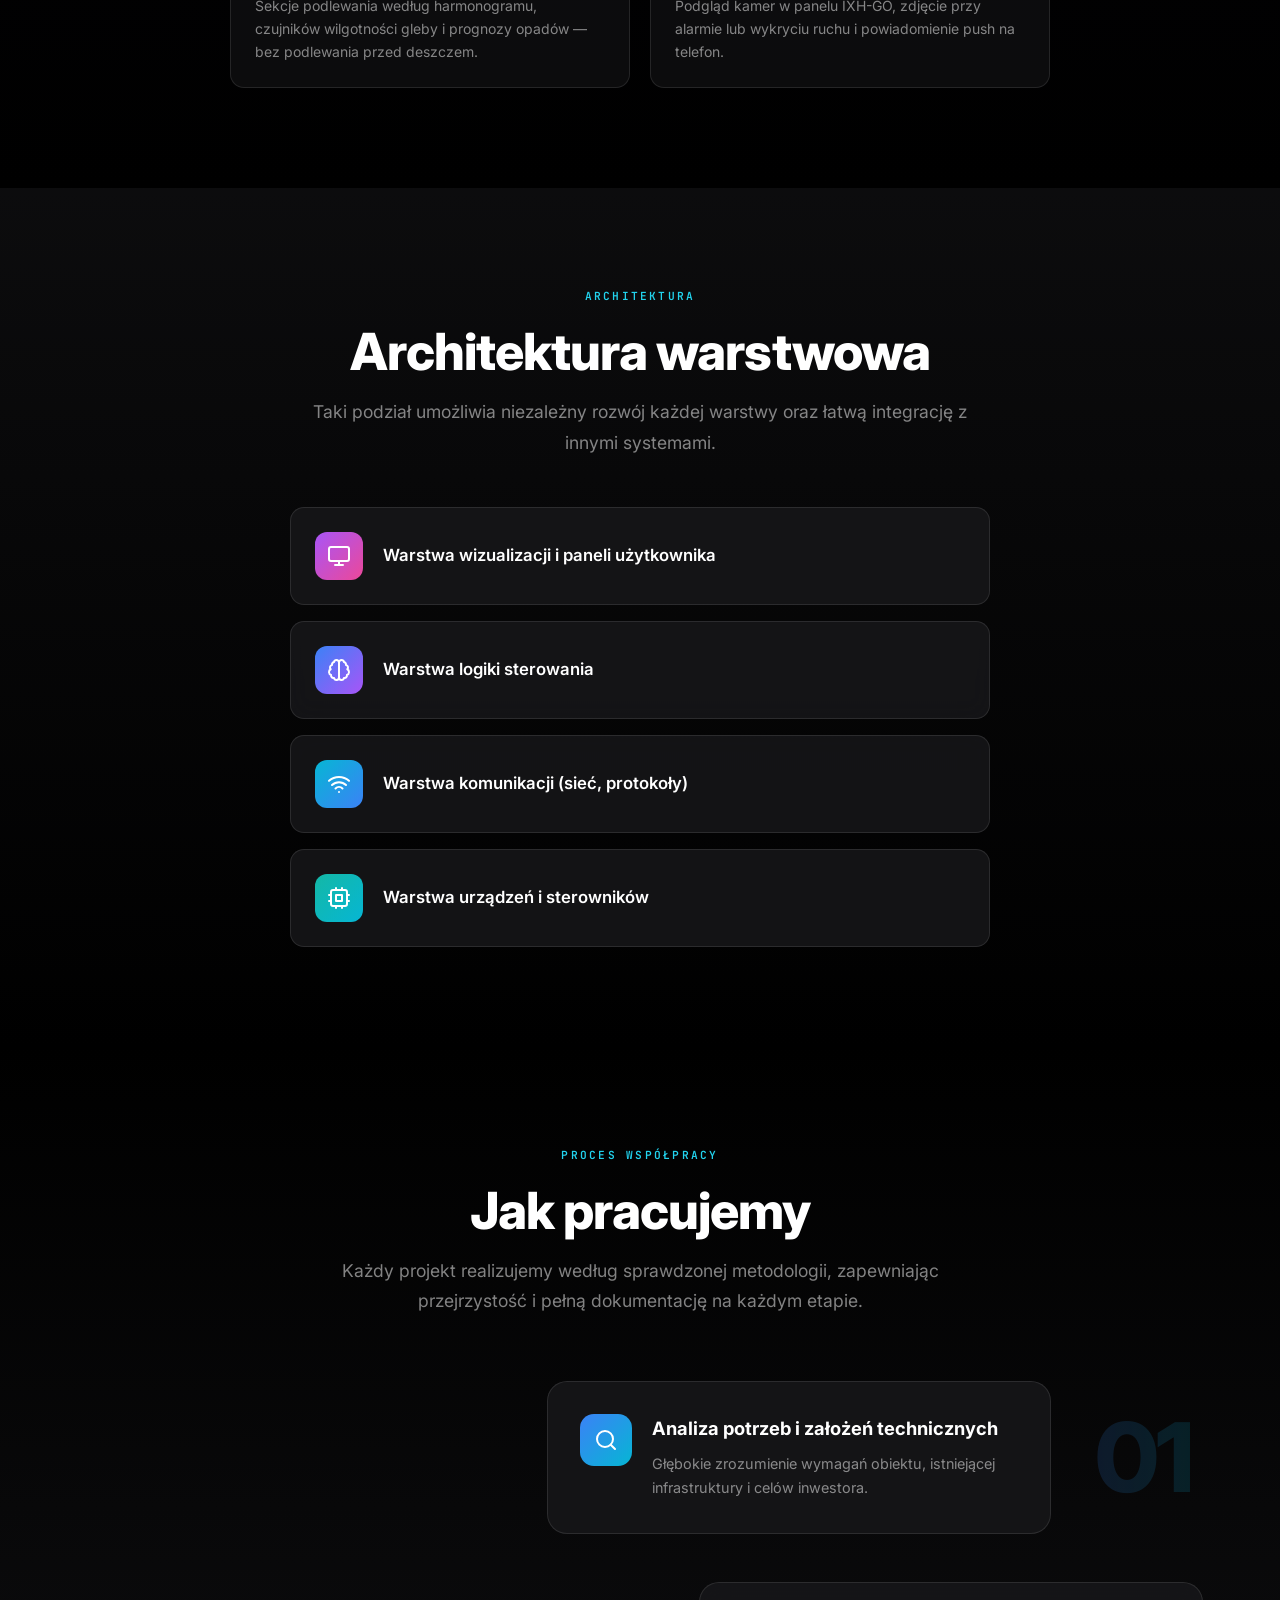
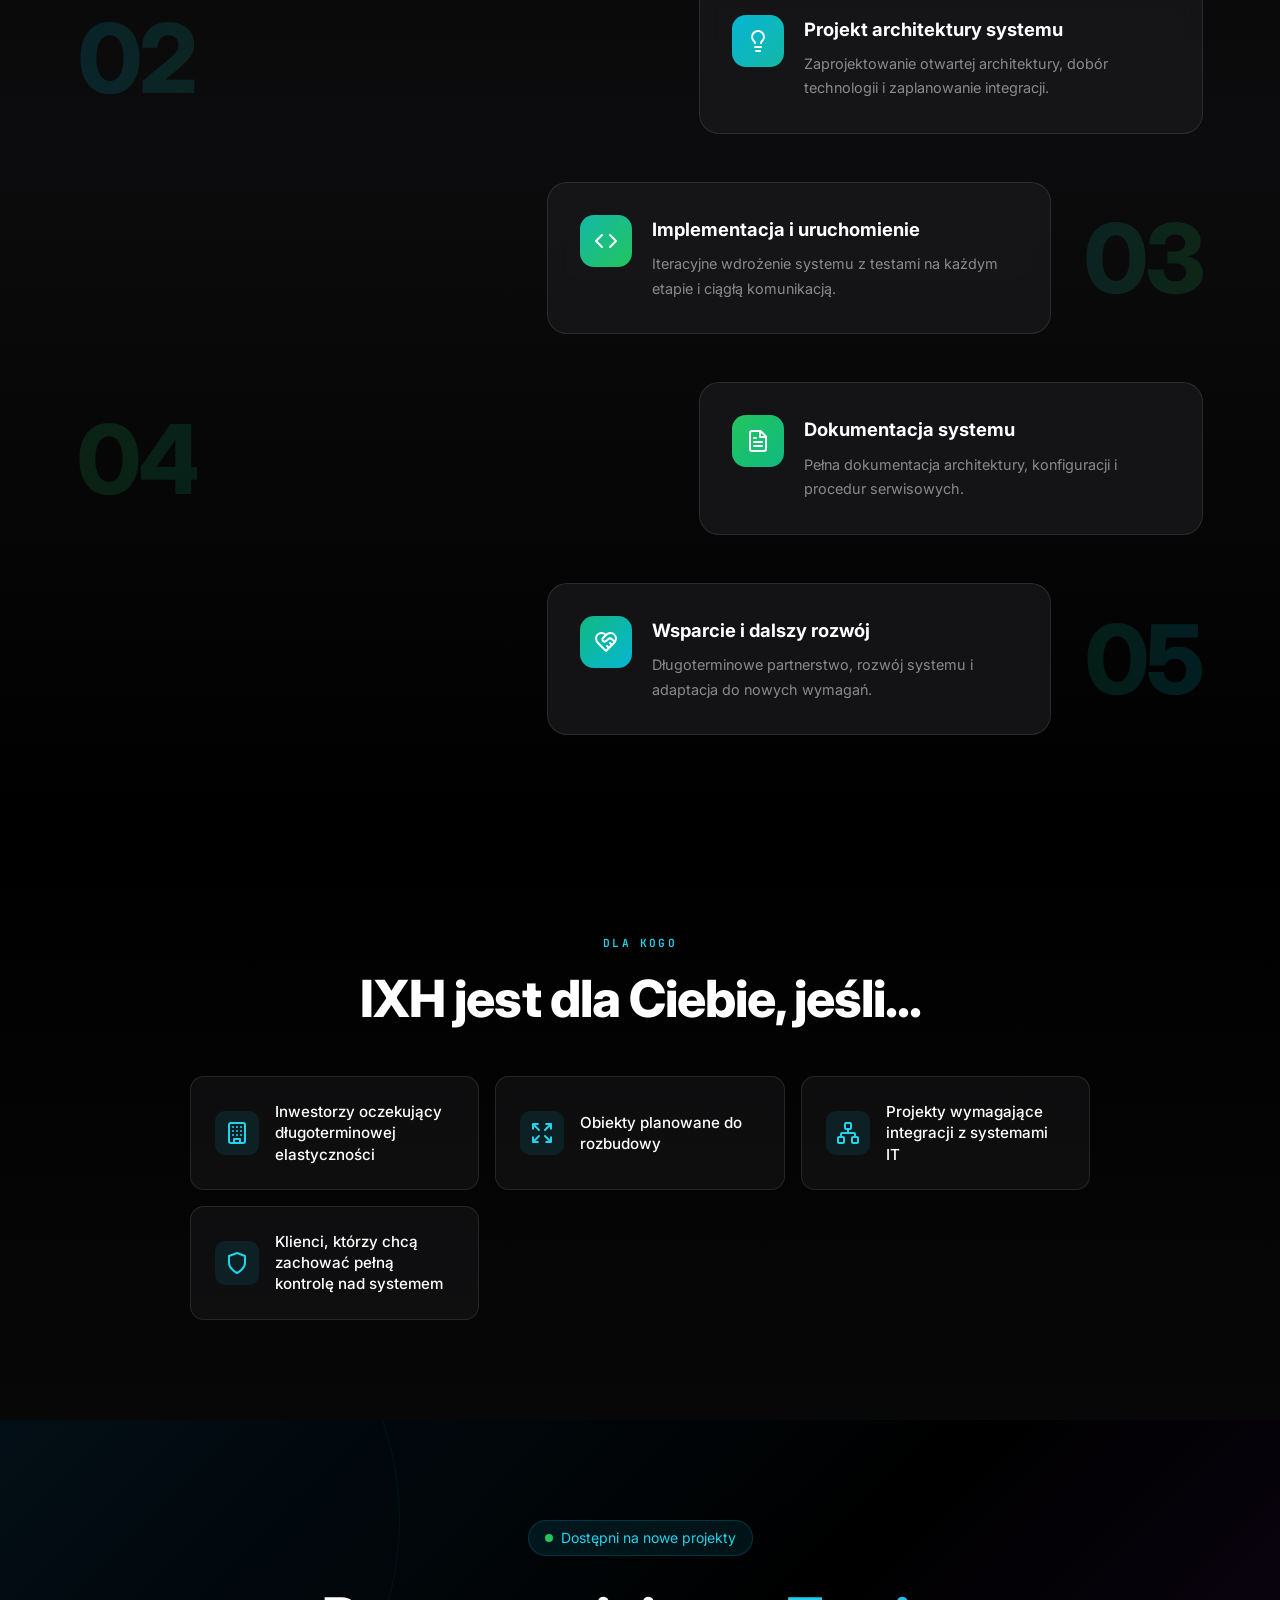
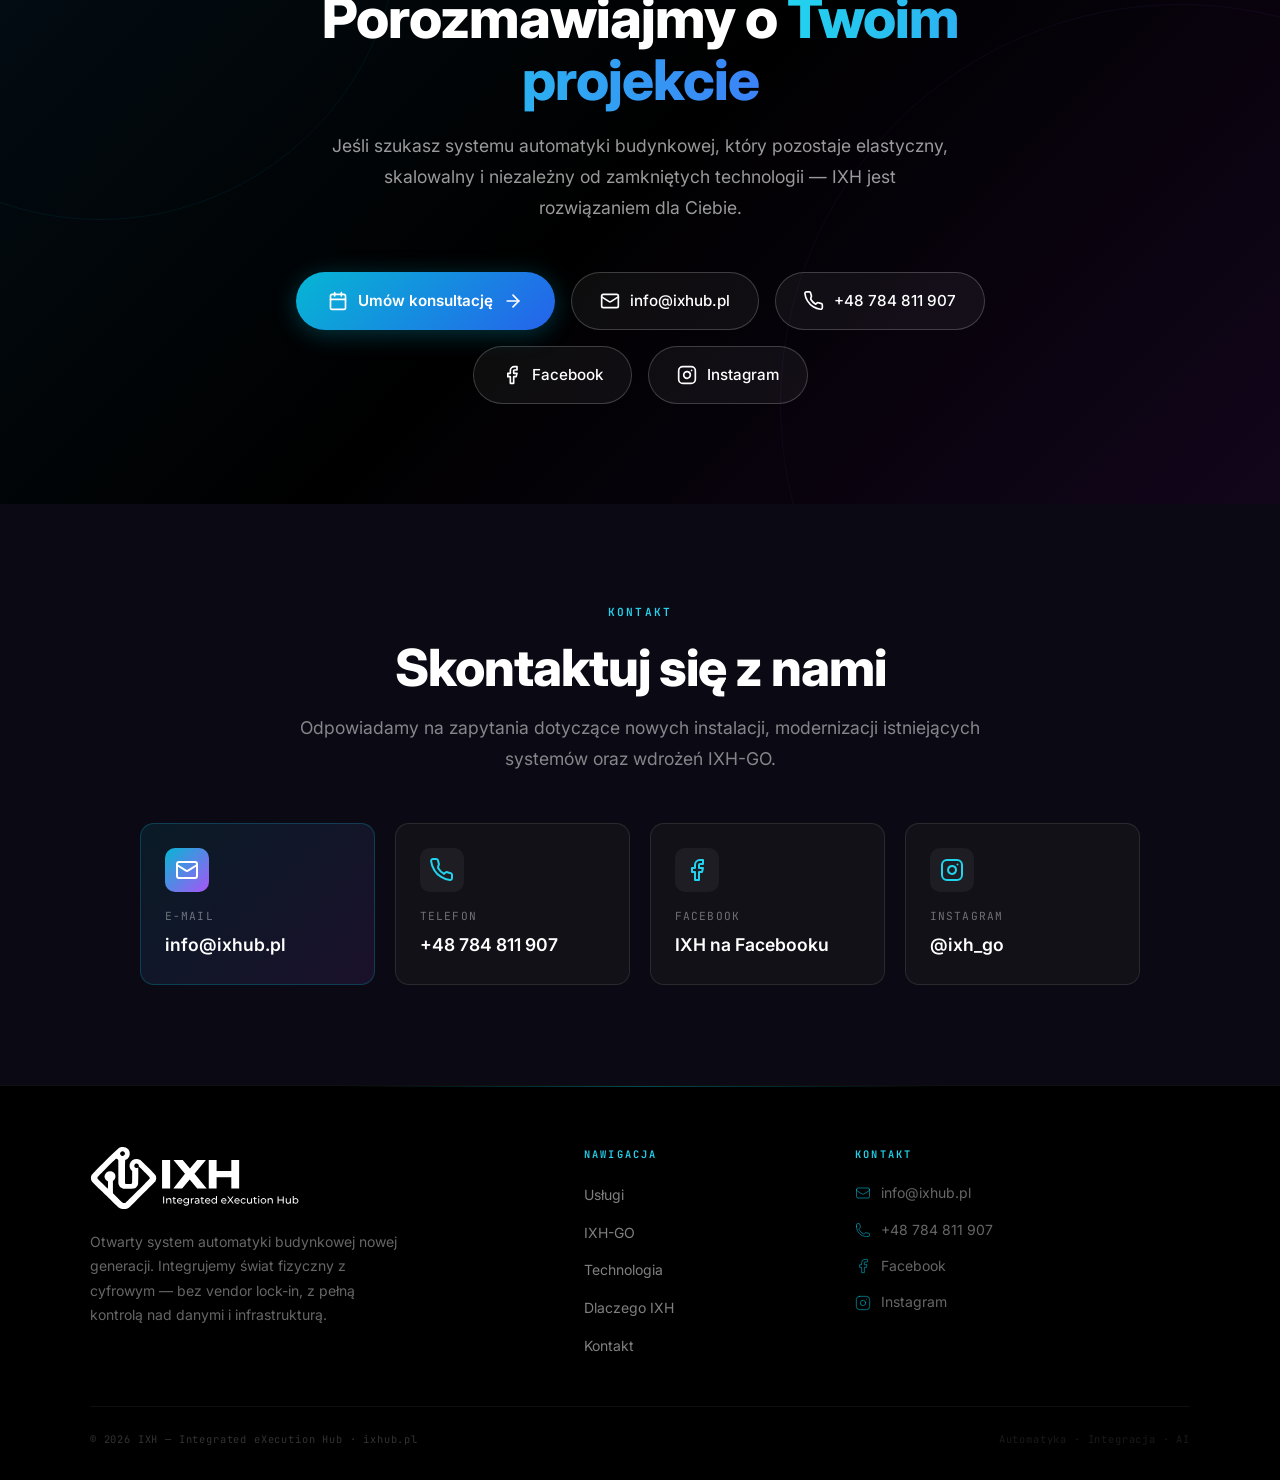
==== commit 62dfb8ed: "SEO: robots.txt, sitemap.xml, canonical, Open Graph z obrazkiem, dane strukturalne Co-Authored-By: C" ====
--- a/index.html
+++ b/index.html
@@ -9,6 +9,18 @@
   <meta name="theme-color" content="#000000">
   <meta property="og:title" content="IXH — Integrated eXecution Hub">
   <meta property="og:site_name" content="IXH">
+  <!-- SEO -->
+  <link rel="canonical" href="https://ixhub.pl/">
+  <meta property="og:type" content="website">
+  <meta property="og:url" content="https://ixhub.pl/">
+  <meta property="og:description" content="System automatyki budynkowej bez uzależnienia od producenta i zamkniętych technologii. Projektujemy i wdrażamy systemy sterowania oświetleniem, HVAC, wentylacją oraz systemami technicznymi budynków w oparciu o otwarte standardy.">
+  <meta property="og:image" content="https://ixhub.pl/assets/og-ixh.png">
+  <meta property="og:image:width" content="1200">
+  <meta property="og:image:height" content="630">
+  <meta property="og:locale" content="pl_PL">
+  <meta name="twitter:card" content="summary_large_image">
+  <script type="application/ld+json">{"@context": "https://schema.org", "@type": "ProfessionalService", "@id": "https://ixhub.pl/#firma", "name": "IXH", "alternateName": "IXH — Integrated eXecution Hub", "url": "https://ixhub.pl/", "logo": "https://ixhub.pl/assets/apple-touch-icon.png", "image": "https://ixhub.pl/assets/og-ixh.png", "email": "info@ixhub.pl", "telephone": "+48784811907", "description": "Projektowanie i wdrażanie otwartych systemów automatyki budynkowej: HVAC, wentylacja, oświetlenie, rolety, monitoring i integracje urządzeń różnych producentów.", "areaServed": [{"@type": "City", "name": "Warszawa"}, {"@type": "Country", "name": "Polska"}], "knowsAbout": ["automatyka budynkowa", "BMS", "HVAC", "klimatyzacja VRF", "wentylacja", "rekuperacja", "Modbus", "Zigbee", "sterowanie oświetleniem"], "sameAs": ["https://www.facebook.com/ixhub", "https://www.instagram.com/ixh_go/"]}</script>
+  <!-- /SEO -->
   <meta name="description" content="System automatyki budynkowej bez uzależnienia od producenta i zamkniętych technologii. Projektujemy i wdrażamy systemy sterowania oświetleniem, HVAC, wentylacją oraz systemami technicznymi budynków w oparciu o otwarte standardy.">
   <link rel="preconnect" href="https://fonts.googleapis.com">
   <link rel="preconnect" href="https://fonts.gstatic.com" crossorigin>
